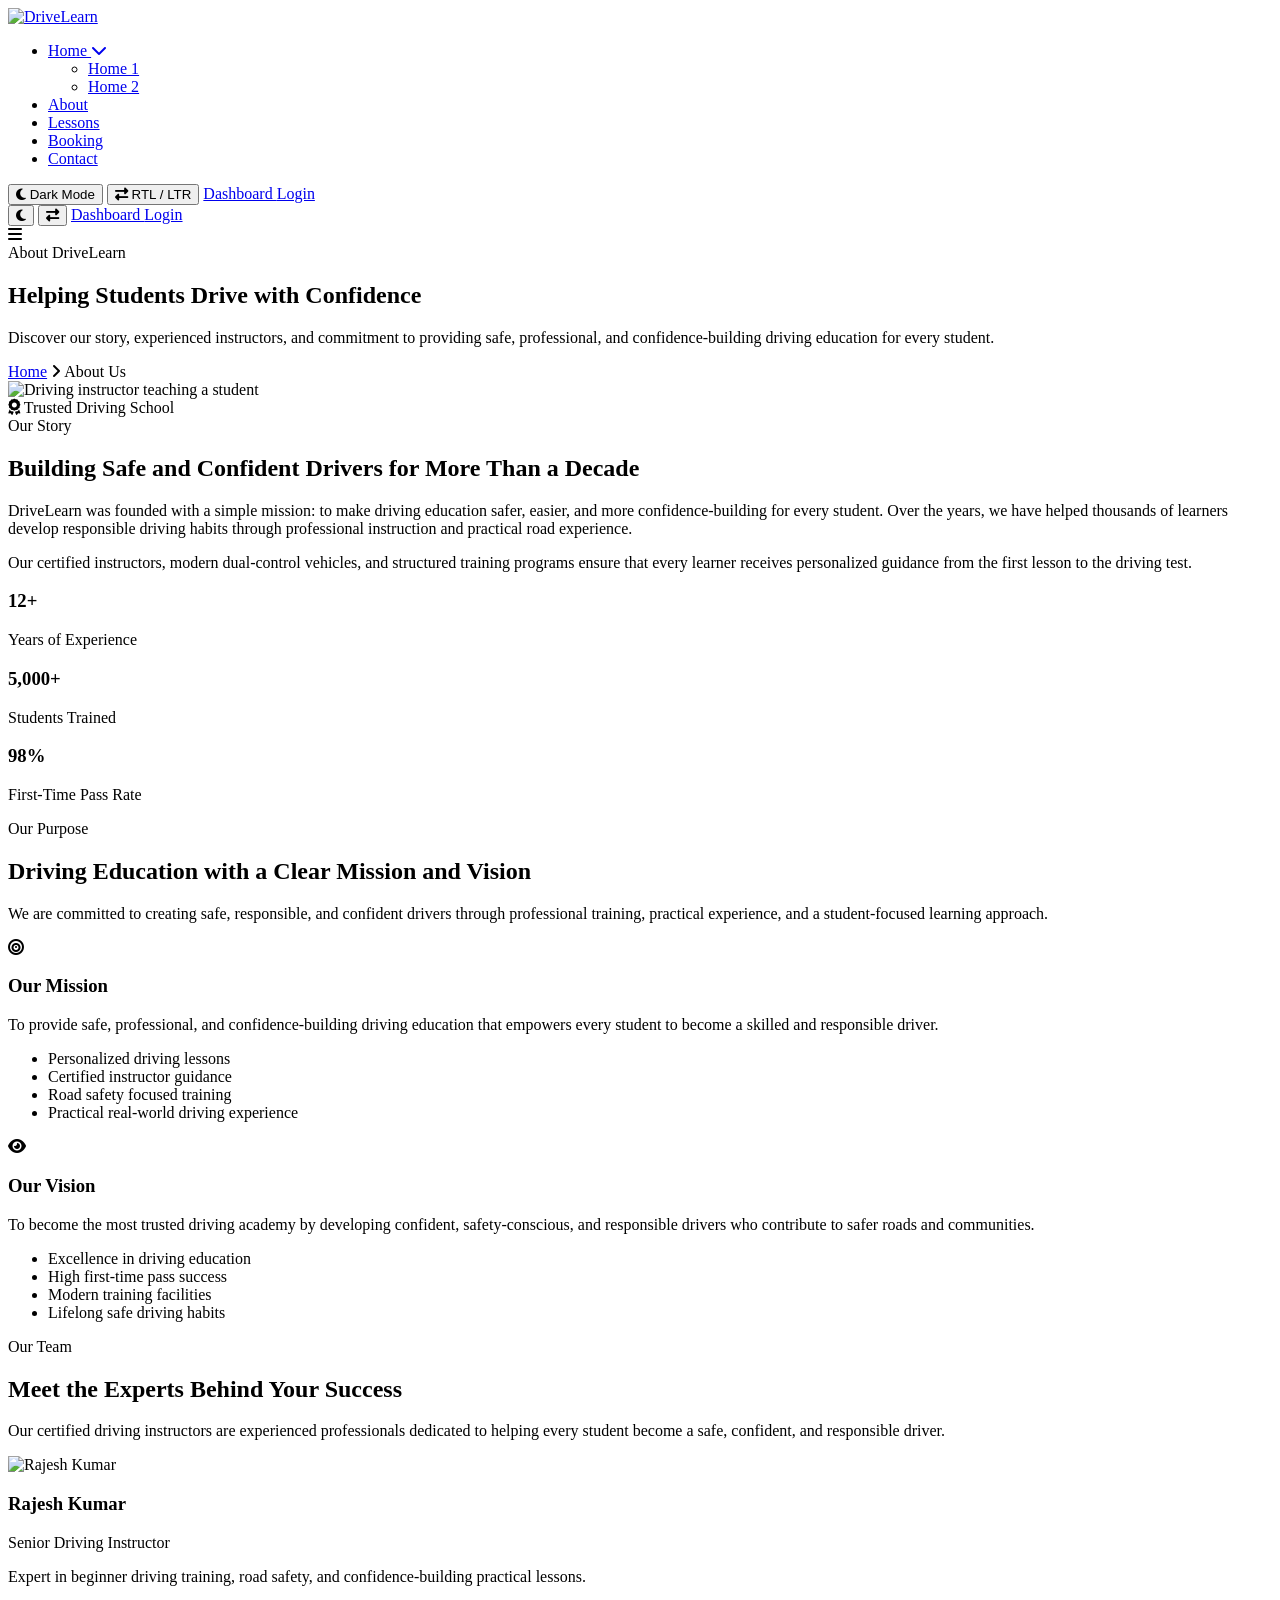
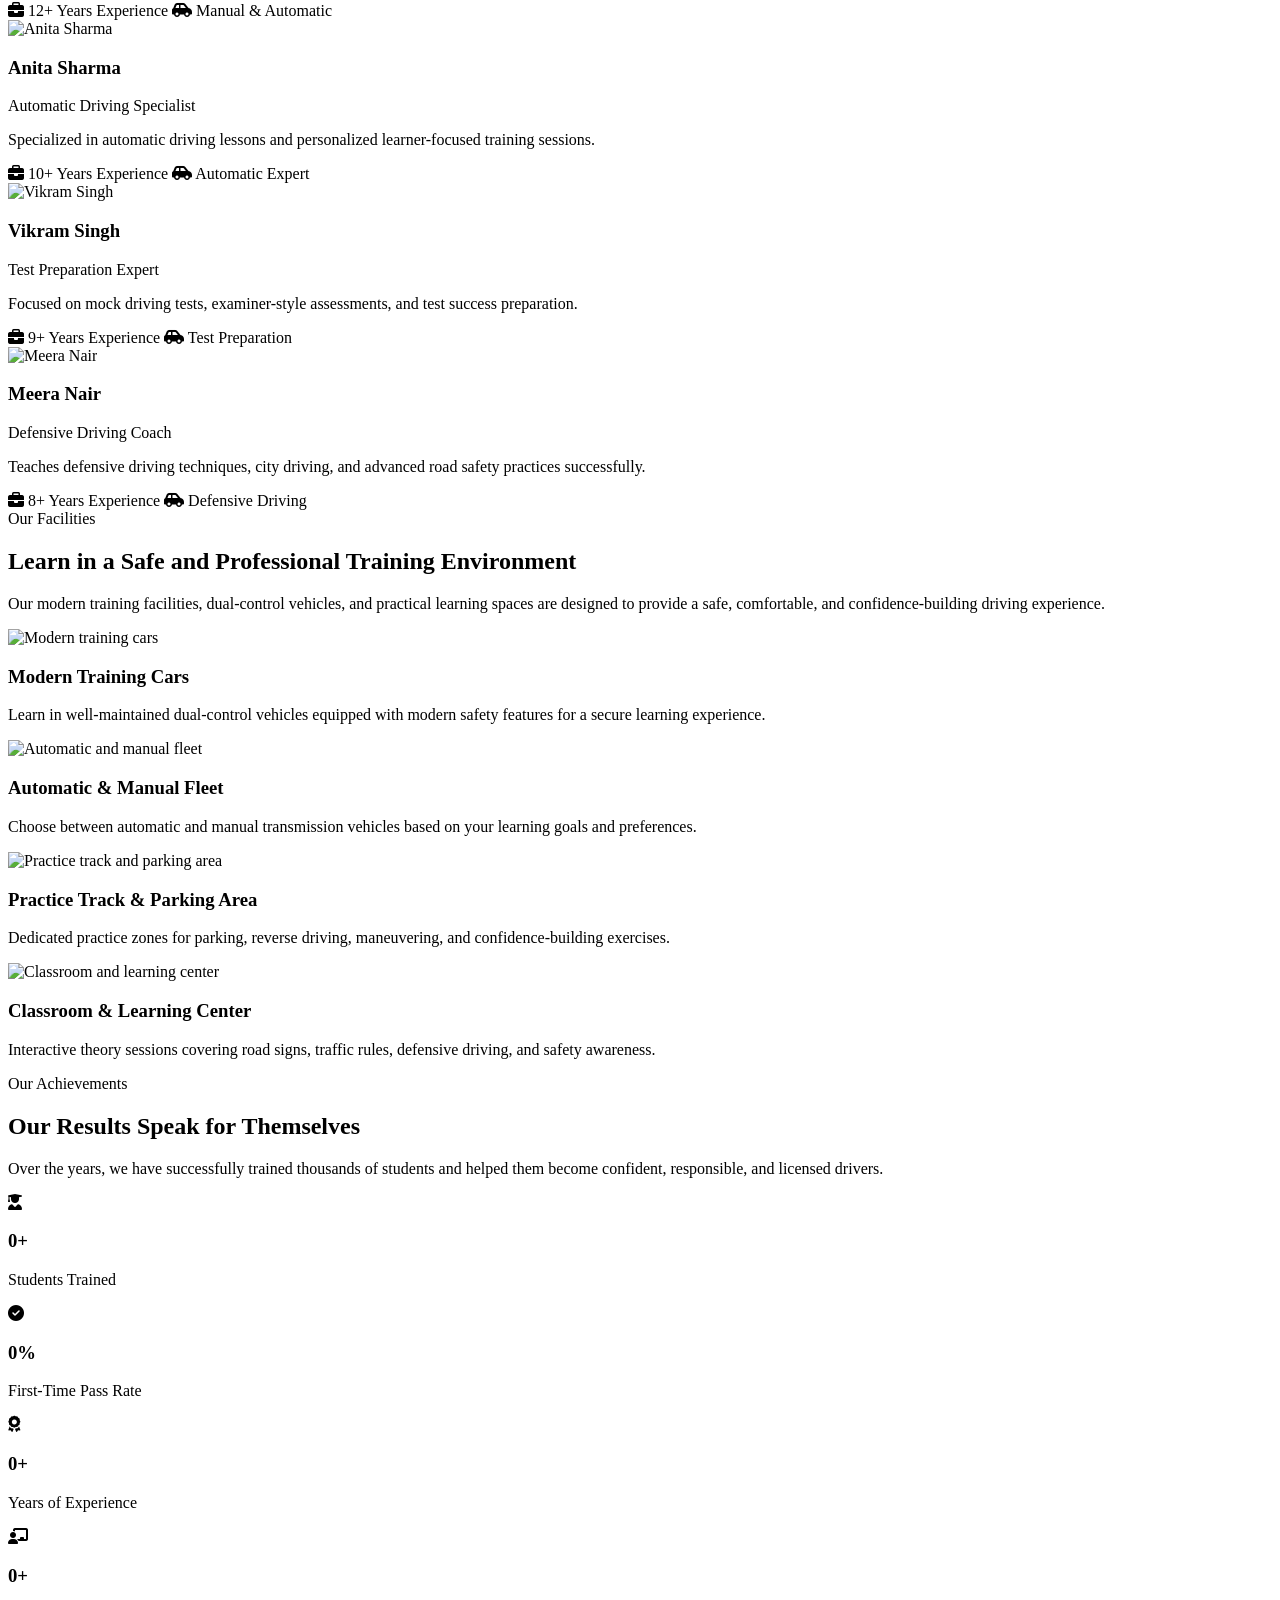
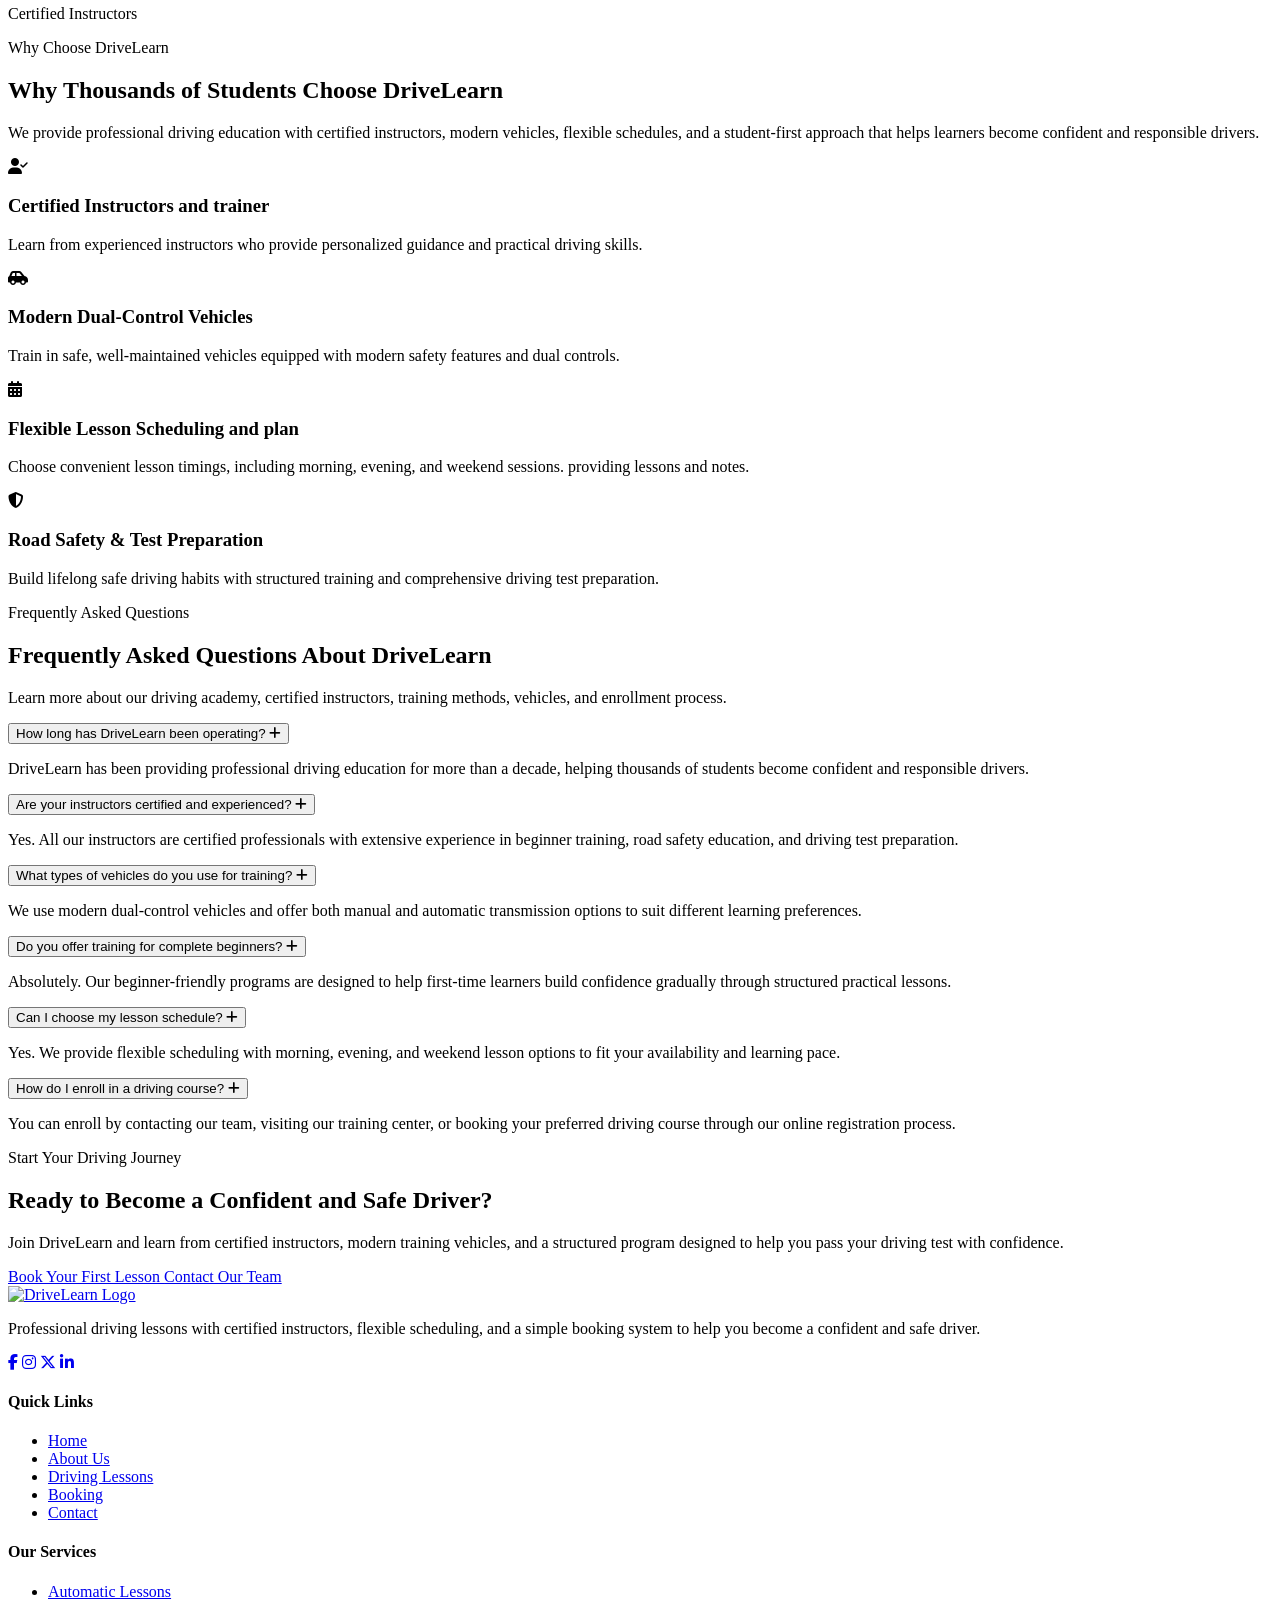
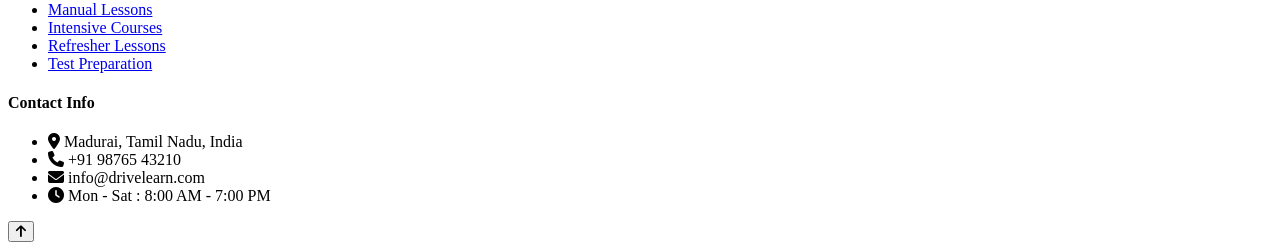
==== about.html @ 528a82df "Add files via upload" ====
<!DOCTYPE html>
<html lang="en">

<head>
    <meta charset="UTF-8">
    <meta name="viewport" content="width=device-width, initial-scale=1.0">

    <title>DriveLearn - Driving Instructor & Lesson Booking</title>

    <!-- Favicon -->
    <link rel="icon" type="image/png" href="images/logo.png">

    <!-- Google Fonts -->
    <link rel="preconnect" href="https://fonts.googleapis.com">
<link rel="preconnect" href="https://fonts.gstatic.com" crossorigin>
<link href="https://fonts.googleapis.com/css2?family=Inter:wght@400;500;600;700&family=Outfit:wght@500;600;700;800&display=swap" rel="stylesheet">
    <link rel="stylesheet" href="https://cdnjs.cloudflare.com/ajax/libs/font-awesome/6.7.2/css/all.min.css">
    <link rel="stylesheet" href="https://cdnjs.cloudflare.com/ajax/libs/font-awesome/6.7.2/css/all.min.css">

    <!-- Main CSS -->
    <link rel="stylesheet" href="css/style.css">

    <!-- Responsive CSS -->
    <link rel="stylesheet" href="css/responsive.css">
</head>

<body>

    <!-- ==================== HEADER START ==================== -->
<header class="header">

    <div class="container">

        <!--========== Logo ==========-->
        <a href="index.html" class="logo">
            <img src="images/logo.png" alt="DriveLearn">
        </a>

        <!--========== Navigation ==========-->
        <nav class="navbar" id="navbar">

            <ul class="nav-menu">

                <li class="dropdown">
                    <a href="#" class="nav-link">
                        Home
                        <i class="fa-solid fa-chevron-down"></i>
                    </a>

                    <ul class="dropdown-menu">
                        <li><a href="index.html">Home 1</a></li>
                        <li><a href="home2.html">Home 2</a></li>
                    </ul>
                </li>

                <li>
                    <a href="about.html" class="nav-link active">
                        About
                    </a>
                </li>

                <li>
                    <a href="lessons.html" class="nav-link">
                        Lessons
                    </a>
                </li>

                <li>
                    <a href="booking.html" class="nav-link">
                        Booking
                    </a>
                </li>

                <li>
                    <a href="contact.html" class="nav-link">
                        Contact
                    </a>
                </li>

            </ul>

            <!-- Mobile Buttons -->
            <div class="mobile-btn">

                <button class="theme-toggle" id="theme-toggle-mobile">
                    <i class="fa-solid fa-moon"></i>
                    <span>Dark Mode</span>
                </button>

                <button class="rtl-toggle" id="rtl-toggle-mobile">
                    <i class="fa-solid fa-right-left"></i>
                    <span>RTL / LTR</span>
                </button>

                <a href="dashboard.html" class="dashboard-btn">
                    Dashboard
                </a>

                <a href="login.html" class="login-btn">
                    Login
                </a>

            </div>

        </nav>

        <!-- Desktop Buttons -->
        <div class="desktop-btn">

            <button class="theme-toggle" id="theme-toggle">
                <i class="fa-solid fa-moon"></i>
            </button>

            <button class="rtl-toggle" id="rtl-toggle">
                <i class="fa-solid fa-right-left"></i>
            </button>

            <a href="dashboard.html" class="dashboard-btn">
                Dashboard
            </a>

            <a href="login.html" class="login-btn">
                Login
            </a>

        </div>

        <!-- Hamburger Menu -->
        <div class="menu-toggle" id="menu-toggle">
            <i class="fa-solid fa-bars"></i>
        </div>

    </div>

</header>
<!-- ==================== HEADER END ==================== -->
<!-- ==================== ABOUT BANNER START ==================== -->
<section class="page-banner about-banner">

    <div class="banner-overlay"></div>

    <div class="container">

        <div class="banner-content">

            <span class="banner-subtitle">
                About DriveLearn
            </span>

            <h1>
                Helping Students Drive with Confidence
            </h1>

            <p>
                Discover our story, experienced instructors, and commitment
                to providing safe, professional, and confidence-building
                driving education for every student.
            </p>

            <div class="breadcrumb">
                <a href="index.html">Home</a>
                <i class="fa-solid fa-angle-right"></i>
                <span>About Us</span>
            </div>

        </div>

    </div>

</section>
<!-- ==================== ABOUT BANNER END ==================== -->
 <!-- ==================== OUR STORY START ==================== -->
<section class="our-story section">

    <div class="container">

        <div class="story-wrapper">

            <!-- Left Image -->
            <div class="story-image">

                <div class="story-image-box">

                    <img src="images/our-story.jpg"
                         alt="Driving instructor teaching a student">

                    <div class="story-badge">
                        <i class="fa-solid fa-award"></i>
                        Trusted Driving School
                    </div>

                </div>

            </div>

            <!-- Right Content -->
            <div class="story-content">

                <span class="section-subtitle">
                    Our Story
                </span>

                <h2 class="section-title">
                    Building Safe and Confident Drivers for More Than a Decade
                </h2>

                <p class="section-description">
                    DriveLearn was founded with a simple mission: to make
                    driving education safer, easier, and more confidence-building
                    for every student. Over the years, we have helped thousands
                    of learners develop responsible driving habits through
                    professional instruction and practical road experience.
                </p>

                <p class="section-description">
                    Our certified instructors, modern dual-control vehicles,
                    and structured training programs ensure that every learner
                    receives personalized guidance from the first lesson to
                    the driving test.
                </p>

                <div class="story-stats">

                    <div class="story-stat-card">
                        <h3>12+</h3>
                        <p>Years of Experience</p>
                    </div>

                    <div class="story-stat-card">
                        <h3>5,000+</h3>
                        <p>Students Trained</p>
                    </div>

                    <div class="story-stat-card">
                        <h3>98%</h3>
                        <p>First-Time Pass Rate</p>
                    </div>

                </div>

            </div>

        </div>

    </div>

</section>
<!-- ==================== OUR STORY END ==================== -->

<!-- ==================== MISSION & VISION START ==================== -->
<section class="mission-vision section">

    <div class="container">

        <div class="section-header">

            <span class="section-subtitle">
                Our Purpose
            </span>

            <h2 class="section-title">
                Driving Education with a Clear Mission and Vision
            </h2>

            <p class="section-description">
                We are committed to creating safe, responsible, and confident
                drivers through professional training, practical experience,
                and a student-focused learning approach.
            </p>

        </div>

        <div class="mission-grid">

            <!-- Mission Card -->
            <div class="mission-card">

                <div class="mission-icon">
                    <i class="fa-solid fa-bullseye"></i>
                </div>

                <h3>Our Mission</h3>

                <p>
                    To provide safe, professional, and confidence-building
                    driving education that empowers every student to become
                    a skilled and responsible driver.
                </p>

                <ul class="mission-list">
                    <li>Personalized driving lessons</li>
                    <li>Certified instructor guidance</li>
                    <li>Road safety focused training</li>
                    <li>Practical real-world driving experience</li>
                </ul>

            </div>

            <!-- Vision Card -->
            <div class="mission-card">

                <div class="mission-icon">
                    <i class="fa-solid fa-eye"></i>
                </div>

                <h3>Our Vision</h3>

                <p>
                    To become the most trusted driving academy by developing
                    confident, safety-conscious, and responsible drivers who
                    contribute to safer roads and communities.
                </p>

                <ul class="mission-list">
                    <li>Excellence in driving education</li>
                    <li>High first-time pass success</li>
                    <li>Modern training facilities</li>
                    <li>Lifelong safe driving habits</li>
                </ul>

            </div>

        </div>

    </div>

</section>
<!-- ==================== MISSION & VISION END ==================== -->
<!-- ==================== INSTRUCTORS START ==================== -->
<section class="about-instructors section">

    <div class="container">

        <div class="section-header">

            <span class="section-subtitle">
                Our Team
            </span>

            <h2 class="section-title">
                Meet the Experts Behind Your Success
            </h2>

            <p class="section-description">
                Our certified driving instructors are experienced professionals
                dedicated to helping every student become a safe, confident,
                and responsible driver.
            </p>

        </div>

        <div class="instructors-grid">

            <!-- Instructor 1 -->
            <div class="instructor-card">

                <div class="instructor-image">
                    <img src="images/instructor-1.jpg" alt="Rajesh Kumar">
                </div>

                <div class="instructor-content">

                    <h3>Rajesh Kumar</h3>

                    <span class="instructor-role">
                        Senior Driving Instructor
                    </span>

                    <p>
                        Expert in beginner driving training, road safety,
                        and confidence-building practical lessons.
                    </p>

                    <div class="instructor-info">
                        <span><i class="fa-solid fa-briefcase"></i> 12+ Years Experience</span>
                        <span><i class="fa-solid fa-car-side"></i> Manual & Automatic</span>
                    </div>

                </div>

            </div>

            <!-- Instructor 2 -->
            <div class="instructor-card">

                <div class="instructor-image">
                    <img src="images/instructor-2.jpg" alt="Anita Sharma">
                </div>

                <div class="instructor-content">

                    <h3>Anita Sharma</h3>

                    <span class="instructor-role">
                        Automatic Driving Specialist
                    </span>

                    <p>
                        Specialized in automatic driving lessons and
                        personalized learner-focused training sessions.
                    </p>

                    <div class="instructor-info">
                        <span><i class="fa-solid fa-briefcase"></i> 10+ Years Experience</span>
                        <span><i class="fa-solid fa-car-side"></i> Automatic Expert</span>
                    </div>

                </div>

            </div>

            <!-- Instructor 3 -->
            <div class="instructor-card">

                <div class="instructor-image">
                    <img src="images/instructor-3.jpg" alt="Vikram Singh">
                </div>

                <div class="instructor-content">

                    <h3>Vikram Singh</h3>

                    <span class="instructor-role">
                        Test Preparation Expert
                    </span>

                    <p>
                        Focused on mock driving tests, examiner-style
                        assessments, and test success preparation.
                    </p>

                    <div class="instructor-info">
                        <span><i class="fa-solid fa-briefcase"></i> 9+ Years Experience</span>
                        <span><i class="fa-solid fa-car-side"></i> Test Preparation</span>
                    </div>

                </div>

            </div>

            <!-- Instructor 4 -->
            <div class="instructor-card">

                <div class="instructor-image">
                    <img src="images/instructor-4.jpg" alt="Meera Nair">
                </div>

                <div class="instructor-content">

                    <h3>Meera Nair</h3>

                    <span class="instructor-role">
                        Defensive Driving Coach
                    </span>

                    <p>
                        Teaches defensive driving techniques, city driving,
                        and advanced road safety practices successfully.
                    </p>

                    <div class="instructor-info">
                        <span><i class="fa-solid fa-briefcase"></i> 8+ Years Experience</span>
                        <span><i class="fa-solid fa-car-side"></i> Defensive Driving</span>
                    </div>

                </div>

            </div>

        </div>

    </div>

</section>
<!-- ==================== INSTRUCTORS END ==================== -->
<!-- ==================== TRAINING FACILITIES START ==================== -->
<section class="facilities section">

    <div class="container">

        <div class="section-header">

            <span class="section-subtitle">
                Our Facilities
            </span>

            <h2 class="section-title">
                Learn in a Safe and Professional Training Environment
            </h2>

            <p class="section-description">
                Our modern training facilities, dual-control vehicles, and
                practical learning spaces are designed to provide a safe,
                comfortable, and confidence-building driving experience.
            </p>

        </div>

        <div class="facilities-grid">

            <!-- Facility 1 -->
            <div class="facility-card">

                <div class="facility-image">
                    <img src="images/facility-1.jpg"
                         alt="Modern training cars">
                </div>

                <div class="facility-content">

                    <h3>Modern Training Cars</h3>

                    <p>
                        Learn in well-maintained dual-control vehicles equipped
                        with modern safety features for a secure learning experience.
                    </p>

                </div>

            </div>

            <!-- Facility 2 -->
            <div class="facility-card">

                <div class="facility-image">
                    <img src="images/facility-2.jpg"
                         alt="Automatic and manual fleet">
                </div>

                <div class="facility-content">

                    <h3>Automatic & Manual Fleet</h3>

                    <p>
                        Choose between automatic and manual transmission
                        vehicles based on your learning goals and preferences.
                    </p>

                </div>

            </div>

            <!-- Facility 3 -->
            <div class="facility-card">

                <div class="facility-image">
                    <img src="images/facility-3.jpg"
                         alt="Practice track and parking area">
                </div>

                <div class="facility-content">

                    <h3>Practice Track & Parking Area</h3>

                    <p>
                        Dedicated practice zones for parking, reverse driving,
                        maneuvering, and confidence-building exercises.
                    </p>

                </div>

            </div>

            <!-- Facility 4 -->
            <div class="facility-card">

                <div class="facility-image">
                    <img src="images/facility-4.jpg"
                         alt="Classroom and learning center">
                </div>

                <div class="facility-content">

                    <h3>Classroom & Learning Center</h3>

                    <p>
                        Interactive theory sessions covering road signs,
                        traffic rules, defensive driving, and safety awareness.
                    </p>

                </div>

            </div>

        </div>

    </div>

</section>
<!-- ==================== TRAINING FACILITIES END ==================== -->
<!-- ==================== SUCCESS STATS START ==================== -->
<section class="success-stats section">

    <div class="container">

        <div class="stats-header">

            <span class="section-subtitle">
                Our Achievements
            </span>

            <h2 class="section-title">
                Our Results Speak for Themselves
            </h2>

            <p class="section-description">
                Over the years, we have successfully trained thousands of
                students and helped them become confident, responsible,
                and licensed drivers.
            </p>

        </div>

        <div class="stats-grid">

            <!-- Stat 1 -->
            <div class="stat-card">

                <div class="stat-icon">
                    <i class="fa-solid fa-user-graduate"></i>
                </div>

                <h3>
                    <span class="counter" data-target="5000">0</span>+
                </h3>

                <p>Students Trained</p>

            </div>

            <!-- Stat 2 -->
            <div class="stat-card">

                <div class="stat-icon">
                    <i class="fa-solid fa-circle-check"></i>
                </div>

                <h3>
                    <span class="counter" data-target="98">0</span>%
                </h3>

                <p>First-Time Pass Rate</p>

            </div>

            <!-- Stat 3 -->
            <div class="stat-card">

                <div class="stat-icon">
                    <i class="fa-solid fa-award"></i>
                </div>

                <h3>
                    <span class="counter" data-target="12">0</span>+
                </h3>

                <p>Years of Experience</p>

            </div>

            <!-- Stat 4 -->
            <div class="stat-card">

                <div class="stat-icon">
                    <i class="fa-solid fa-chalkboard-user"></i>
                </div>

                <h3>
                    <span class="counter" data-target="25">0</span>+
                </h3>

                <p>Certified Instructors</p>

            </div>

        </div>

    </div>

</section>
<!-- ==================== SUCCESS STATS END ==================== -->
<!-- ==================== WHY CHOOSE ABOUT START ==================== -->
<section class="about-why section">

    <div class="container">

        <div class="section-header">

            <span class="section-subtitle">
                Why Choose DriveLearn
            </span>

            <h2 class="section-title">
                Why Thousands of Students Choose DriveLearn
            </h2>

            <p class="section-description">
                We provide professional driving education with certified instructors,
                modern vehicles, flexible schedules, and a student-first approach
                that helps learners become confident and responsible drivers.
            </p>

        </div>

        <div class="about-why-grid">

            <!-- Card 1 -->
            <div class="about-why-card">

                <div class="about-why-icon">
                    <i class="fa-solid fa-user-check"></i>
                </div>

                <h3>Certified Instructors and trainer</h3>

                <p>
                    Learn from experienced instructors who provide
                    personalized guidance and practical driving skills.
                </p>

            </div>

            <!-- Card 2 -->
            <div class="about-why-card">

                <div class="about-why-icon">
                    <i class="fa-solid fa-car-side"></i>
                </div>

                <h3>Modern Dual-Control Vehicles</h3>

                <p>
                    Train in safe, well-maintained vehicles equipped
                    with modern safety features and dual controls.
                </p>

            </div>

            <!-- Card 3 -->
            <div class="about-why-card">

                <div class="about-why-icon">
                    <i class="fa-solid fa-calendar-days"></i>
                </div>

                <h3>Flexible Lesson Scheduling and plan</h3>

                <p>
                    Choose convenient lesson timings, including
                    morning, evening, and weekend sessions. providing lessons and notes.
                </p>

            </div>

            <!-- Card 4 -->
            <div class="about-why-card">

                <div class="about-why-icon">
                    <i class="fa-solid fa-shield-halved"></i>
                </div>

                <h3>Road Safety & Test Preparation</h3>

                <p>
                    Build lifelong safe driving habits with structured
                    training and comprehensive driving test preparation.
                </p>

            </div>

        </div>

    </div>

</section>
<!-- ==================== WHY CHOOSE ABOUT END ==================== -->
<!-- ==================== ABOUT FAQ START ==================== -->
<section class="about-faq section">

    <div class="container">

        <div class="section-header">

            <span class="section-subtitle">
                Frequently Asked Questions
            </span>

            <h2 class="section-title">
                Frequently Asked Questions About DriveLearn
            </h2>

            <p class="section-description">
                Learn more about our driving academy, certified instructors,
                training methods, vehicles, and enrollment process.
            </p>

        </div>

        <div class="about-faq-wrapper">

            <!-- FAQ Item 1 -->
            <div class="about-faq-item">

                <button class="about-faq-question">
                    <span>How long has DriveLearn been operating?</span>
                    <i class="fa-solid fa-plus"></i>
                </button>

                <div class="about-faq-answer">
                    <p>
                        DriveLearn has been providing professional driving
                        education for more than a decade, helping thousands
                        of students become confident and responsible drivers.
                    </p>
                </div>

            </div>

            <!-- FAQ Item 2 -->
            <div class="about-faq-item">

                <button class="about-faq-question">
                    <span>Are your instructors certified and experienced?</span>
                    <i class="fa-solid fa-plus"></i>
                </button>

                <div class="about-faq-answer">
                    <p>
                        Yes. All our instructors are certified professionals
                        with extensive experience in beginner training,
                        road safety education, and driving test preparation.
                    </p>
                </div>

            </div>

            <!-- FAQ Item 3 -->
            <div class="about-faq-item">

                <button class="about-faq-question">
                    <span>What types of vehicles do you use for training?</span>
                    <i class="fa-solid fa-plus"></i>
                </button>

                <div class="about-faq-answer">
                    <p>
                        We use modern dual-control vehicles and offer both
                        manual and automatic transmission options to suit
                        different learning preferences.
                    </p>
                </div>

            </div>

            <!-- FAQ Item 4 -->
            <div class="about-faq-item">

                <button class="about-faq-question">
                    <span>Do you offer training for complete beginners?</span>
                    <i class="fa-solid fa-plus"></i>
                </button>

                <div class="about-faq-answer">
                    <p>
                        Absolutely. Our beginner-friendly programs are designed
                        to help first-time learners build confidence gradually
                        through structured practical lessons.
                    </p>
                </div>

            </div>

            <!-- FAQ Item 5 -->
            <div class="about-faq-item">

                <button class="about-faq-question">
                    <span>Can I choose my lesson schedule?</span>
                    <i class="fa-solid fa-plus"></i>
                </button>

                <div class="about-faq-answer">
                    <p>
                        Yes. We provide flexible scheduling with morning,
                        evening, and weekend lesson options to fit your
                        availability and learning pace.
                    </p>
                </div>

            </div>

            <!-- FAQ Item 6 -->
            <div class="about-faq-item">

                <button class="about-faq-question">
                    <span>How do I enroll in a driving course?</span>
                    <i class="fa-solid fa-plus"></i>
                </button>

                <div class="about-faq-answer">
                    <p>
                        You can enroll by contacting our team, visiting our
                        training center, or booking your preferred driving
                        course through our online registration process.
                    </p>
                </div>

            </div>

        </div>

    </div>

</section>
<!-- ==================== ABOUT FAQ END ==================== -->
<!-- ==================== ABOUT CTA START ==================== -->
<section class="about-cta">

    <div class="container">

        <div class="about-cta-box">

            <div class="about-cta-content">

                <span class="about-cta-subtitle">
                    Start Your Driving Journey
                </span>

                <h2>
                    Ready to Become a Confident and Safe Driver?
                </h2>

                <p>
                    Join DriveLearn and learn from certified instructors,
                    modern training vehicles, and a structured program designed
                    to help you pass your driving test with confidence.
                </p>

            </div>

            <div class="about-cta-buttons">

                <a href="booking.html" class="btn btn-primary">
                    Book Your First Lesson
                </a>

                <a href="contact.html" class="btn btn-outline">
                    Contact Our Team
                </a>

            </div>

        </div>

    </div>

</section>
<!-- ==================== ABOUT CTA END ==================== -->

















<!-- ==================== FOOTER START ==================== -->
<footer class="footer">

    <div class="container">

        <div class="footer-grid">

            <!-- About -->
            <div class="footer-about">

                <a href="index.html" class="footer-logo">
                    <img src="images/logo.png" alt="DriveLearn Logo">
                </a>

                <p>
                    Professional driving lessons with certified instructors,
                    flexible scheduling, and a simple booking system to help
                    you become a confident and safe driver.
                </p>

                <div class="footer-social">
                    <a href="#"><i class="fab fa-facebook-f"></i></a>
                    <a href="#"><i class="fab fa-instagram"></i></a>
                    <a href="#"><i class="fab fa-x-twitter"></i></a>
                    <a href="#"><i class="fab fa-linkedin-in"></i></a>
                </div>

            </div>

            <!-- Quick Links -->
            <div class="footer-links">

                <h4>Quick Links</h4>

                <ul>
                    <li><a href="index.html">Home</a></li>
                    <li><a href="about.html">About Us</a></li>
                    <li><a href="lessons.html">Driving Lessons</a></li>
                    <li><a href="booking.html">Booking</a></li>
                    <li><a href="contact.html">Contact</a></li>
                </ul>

            </div>

            <!-- Services -->
            <div class="footer-services">

                <h4>Our Services</h4>

                <ul>
                    <li><a href="#">Automatic Lessons</a></li>
                    <li><a href="#">Manual Lessons</a></li>
                    <li><a href="#">Intensive Courses</a></li>
                    <li><a href="#">Refresher Lessons</a></li>
                    <li><a href="#">Test Preparation</a></li>
                </ul>

            </div>

            <!-- Contact -->
            <div class="footer-contact">

                <h4>Contact Info</h4>

                <ul>

                    <li>
                        <i class="fas fa-location-dot"></i>
                        Madurai, Tamil Nadu, India
                    </li>

                    <li>
                        <i class="fas fa-phone"></i>
                        +91 98765 43210
                    </li>

                    <li>
                        <i class="fas fa-envelope"></i>
                        info@drivelearn.com
                    </li>

                    <li>
                        <i class="fas fa-clock"></i>
                        Mon - Sat : 8:00 AM - 7:00 PM
                    </li>

                </ul>

            </div>

        </div>

    </div>

</footer>
<!-- ==================== FOOTER END ==================== -->


<!-- Scroll to Top Button -->
<button id="scrollTopBtn" class="scroll-top-btn">
    <i class="fa-solid fa-arrow-up"></i>
</button>


<script src="js/script.js"></script>
</body>
</html>
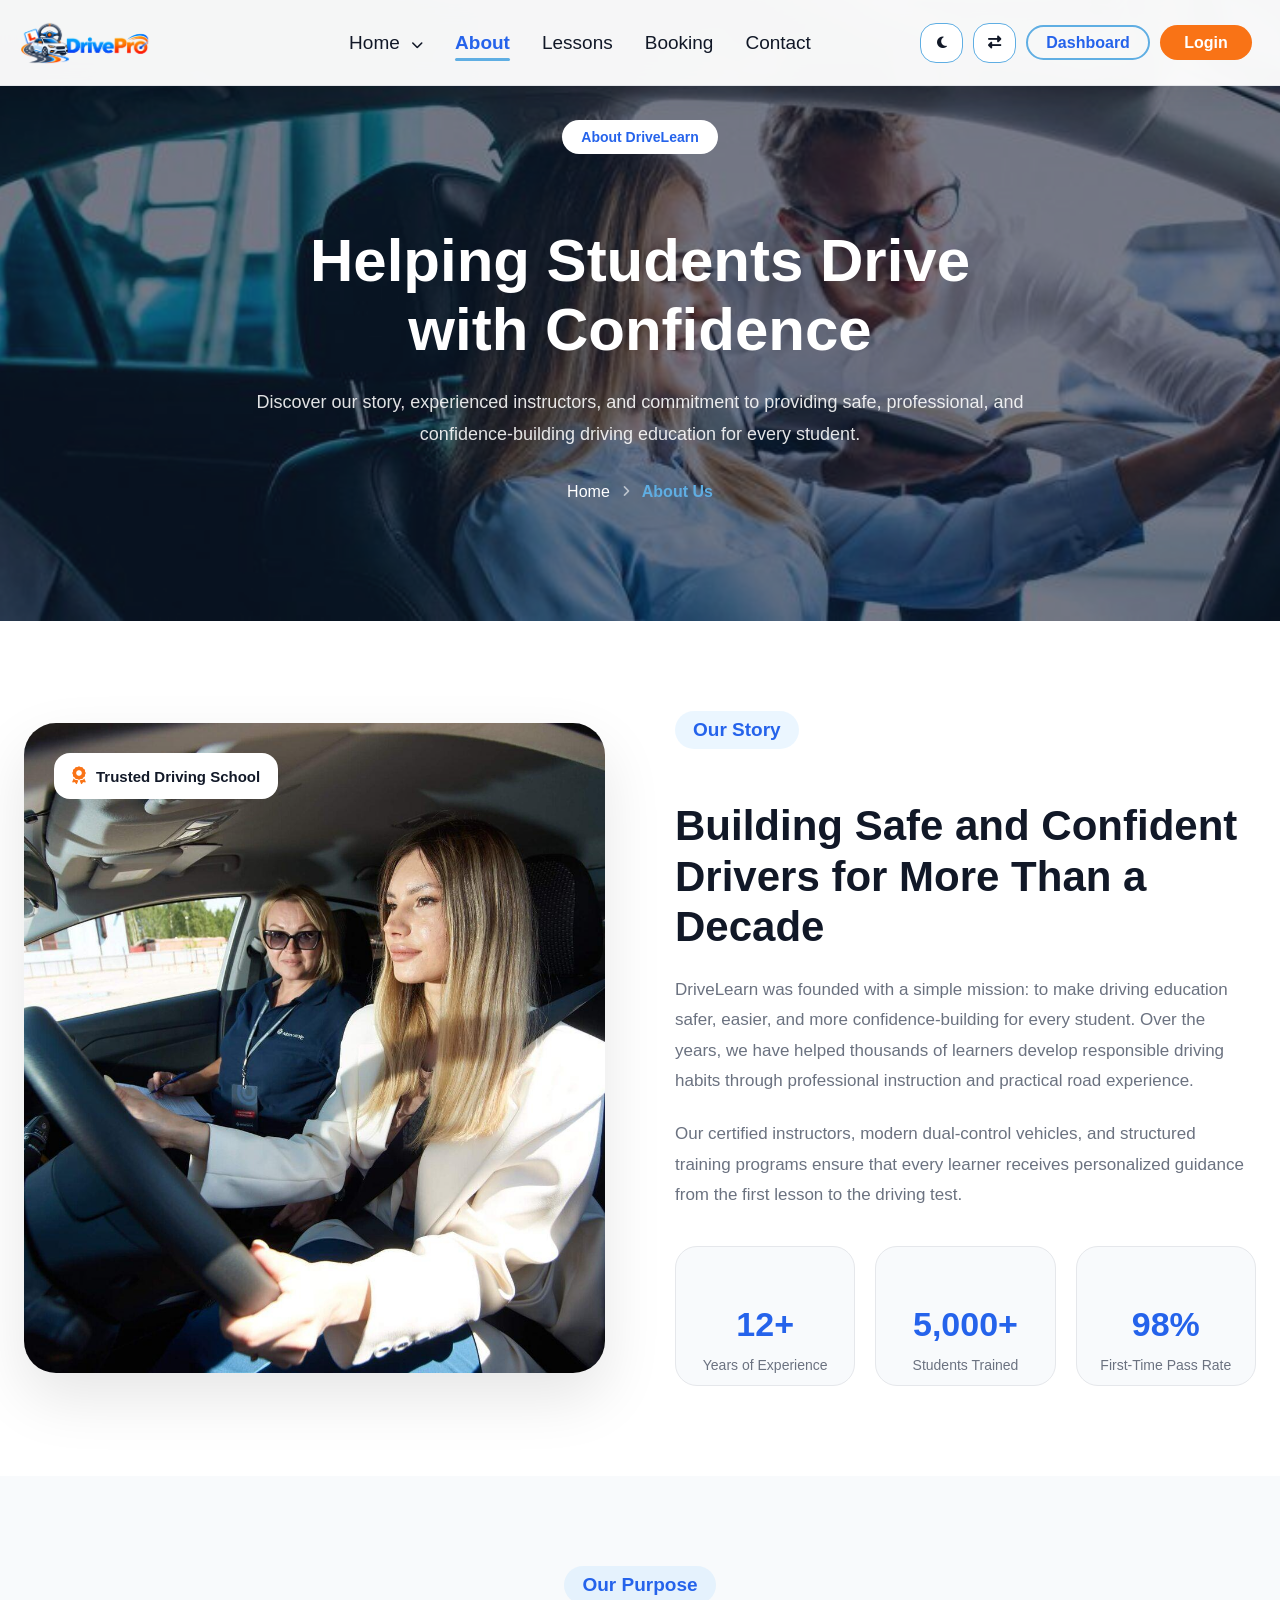
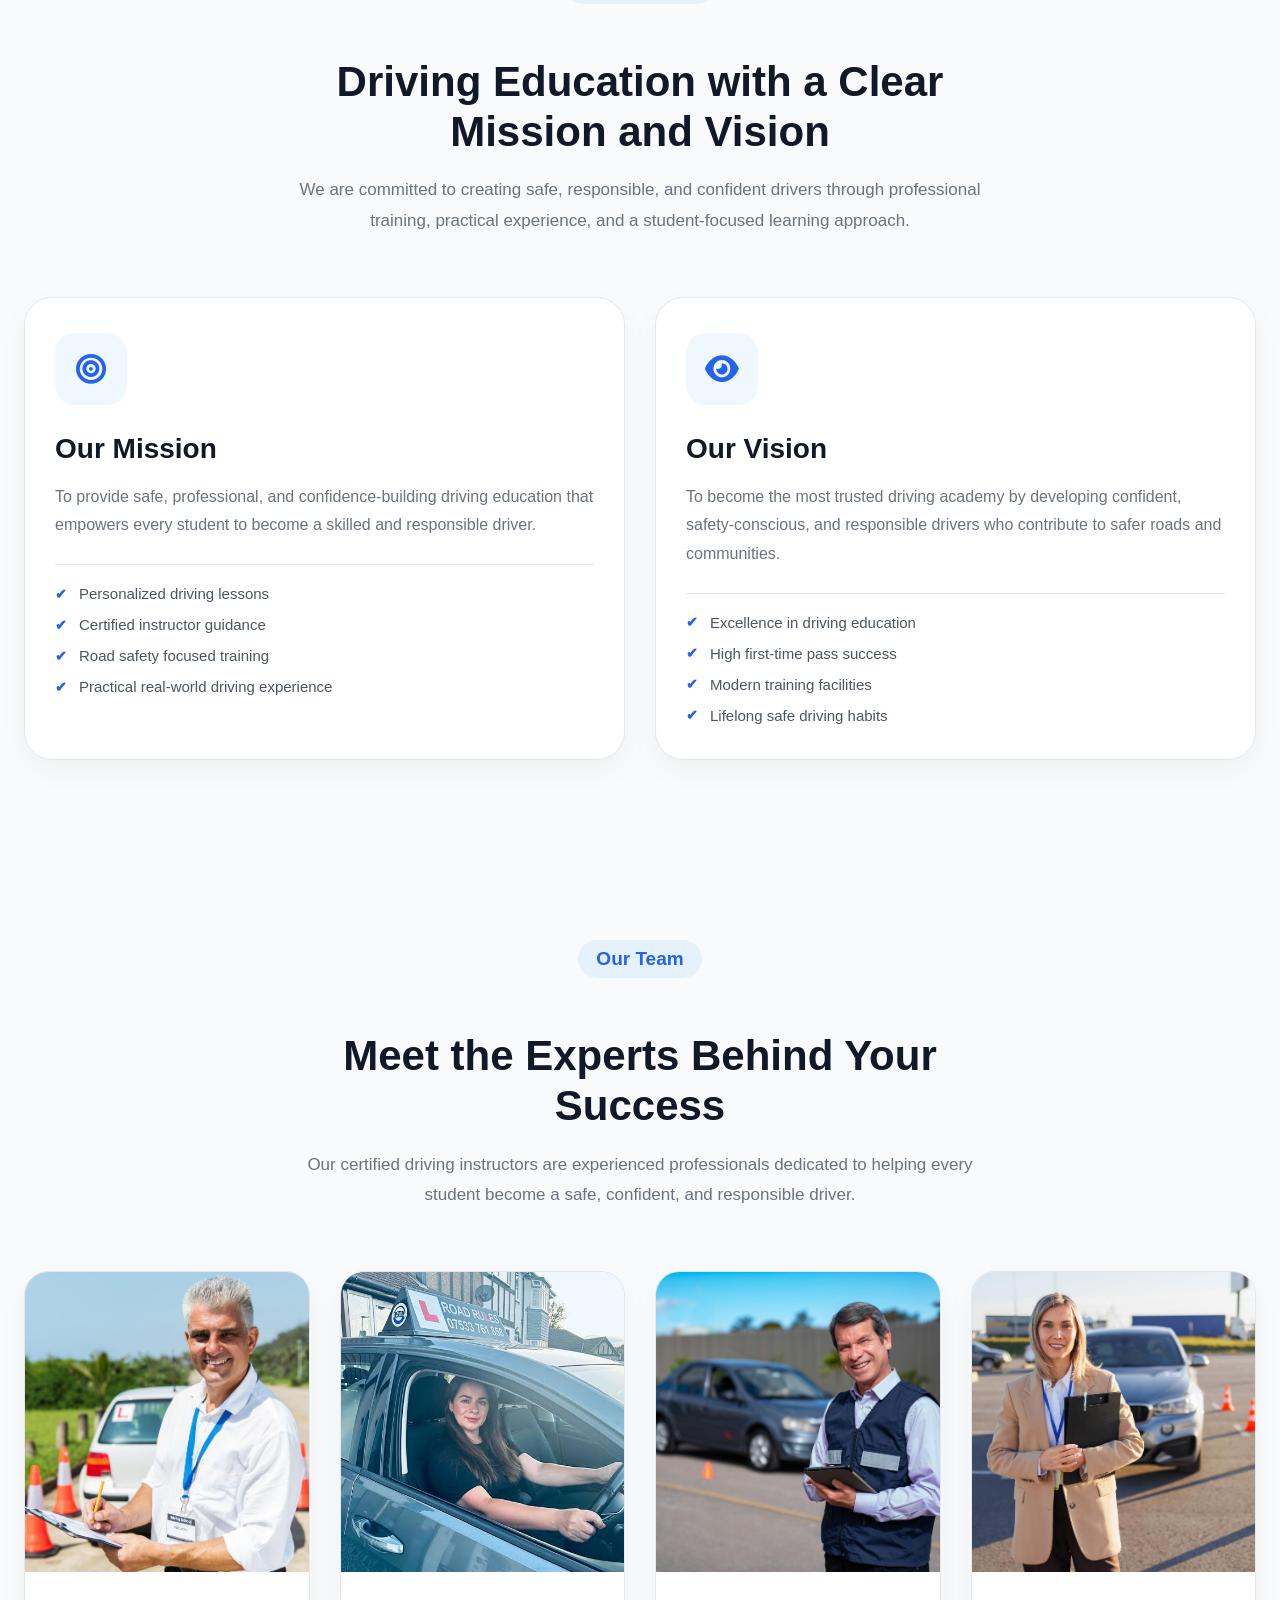
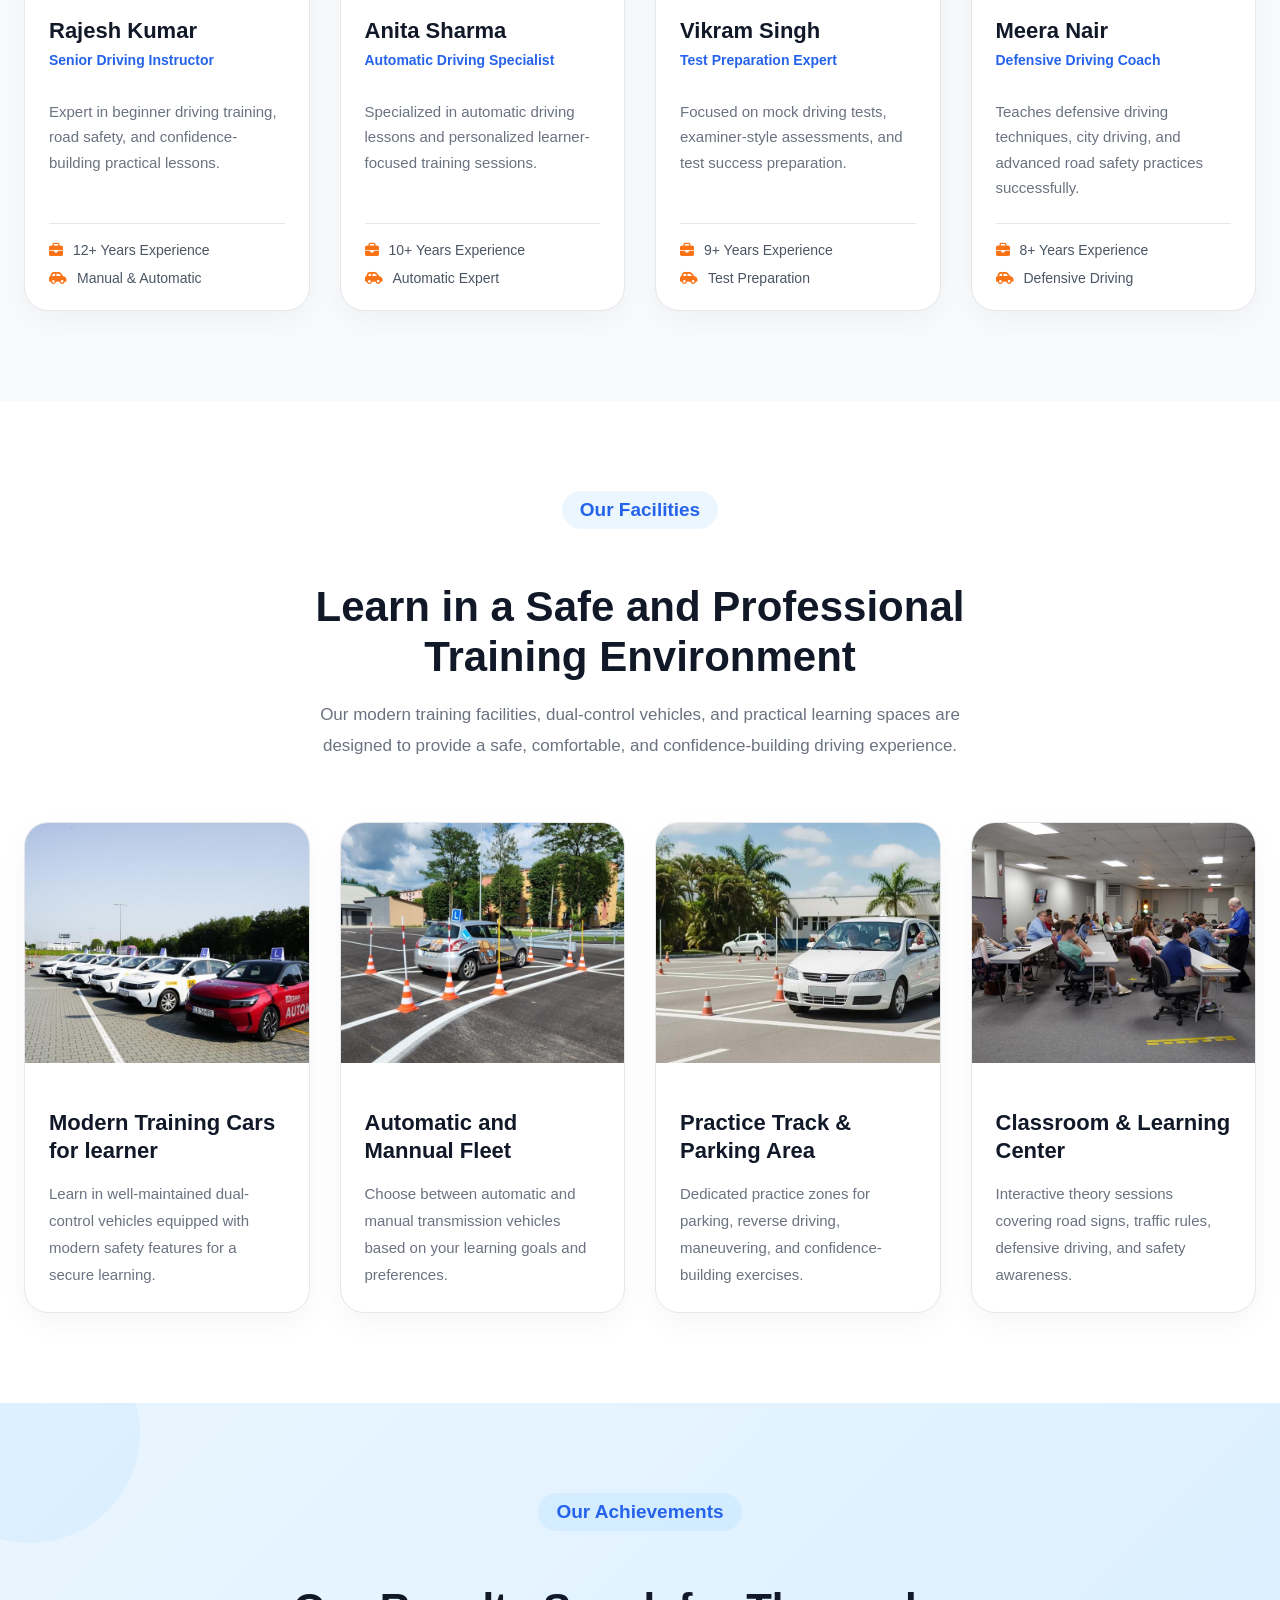
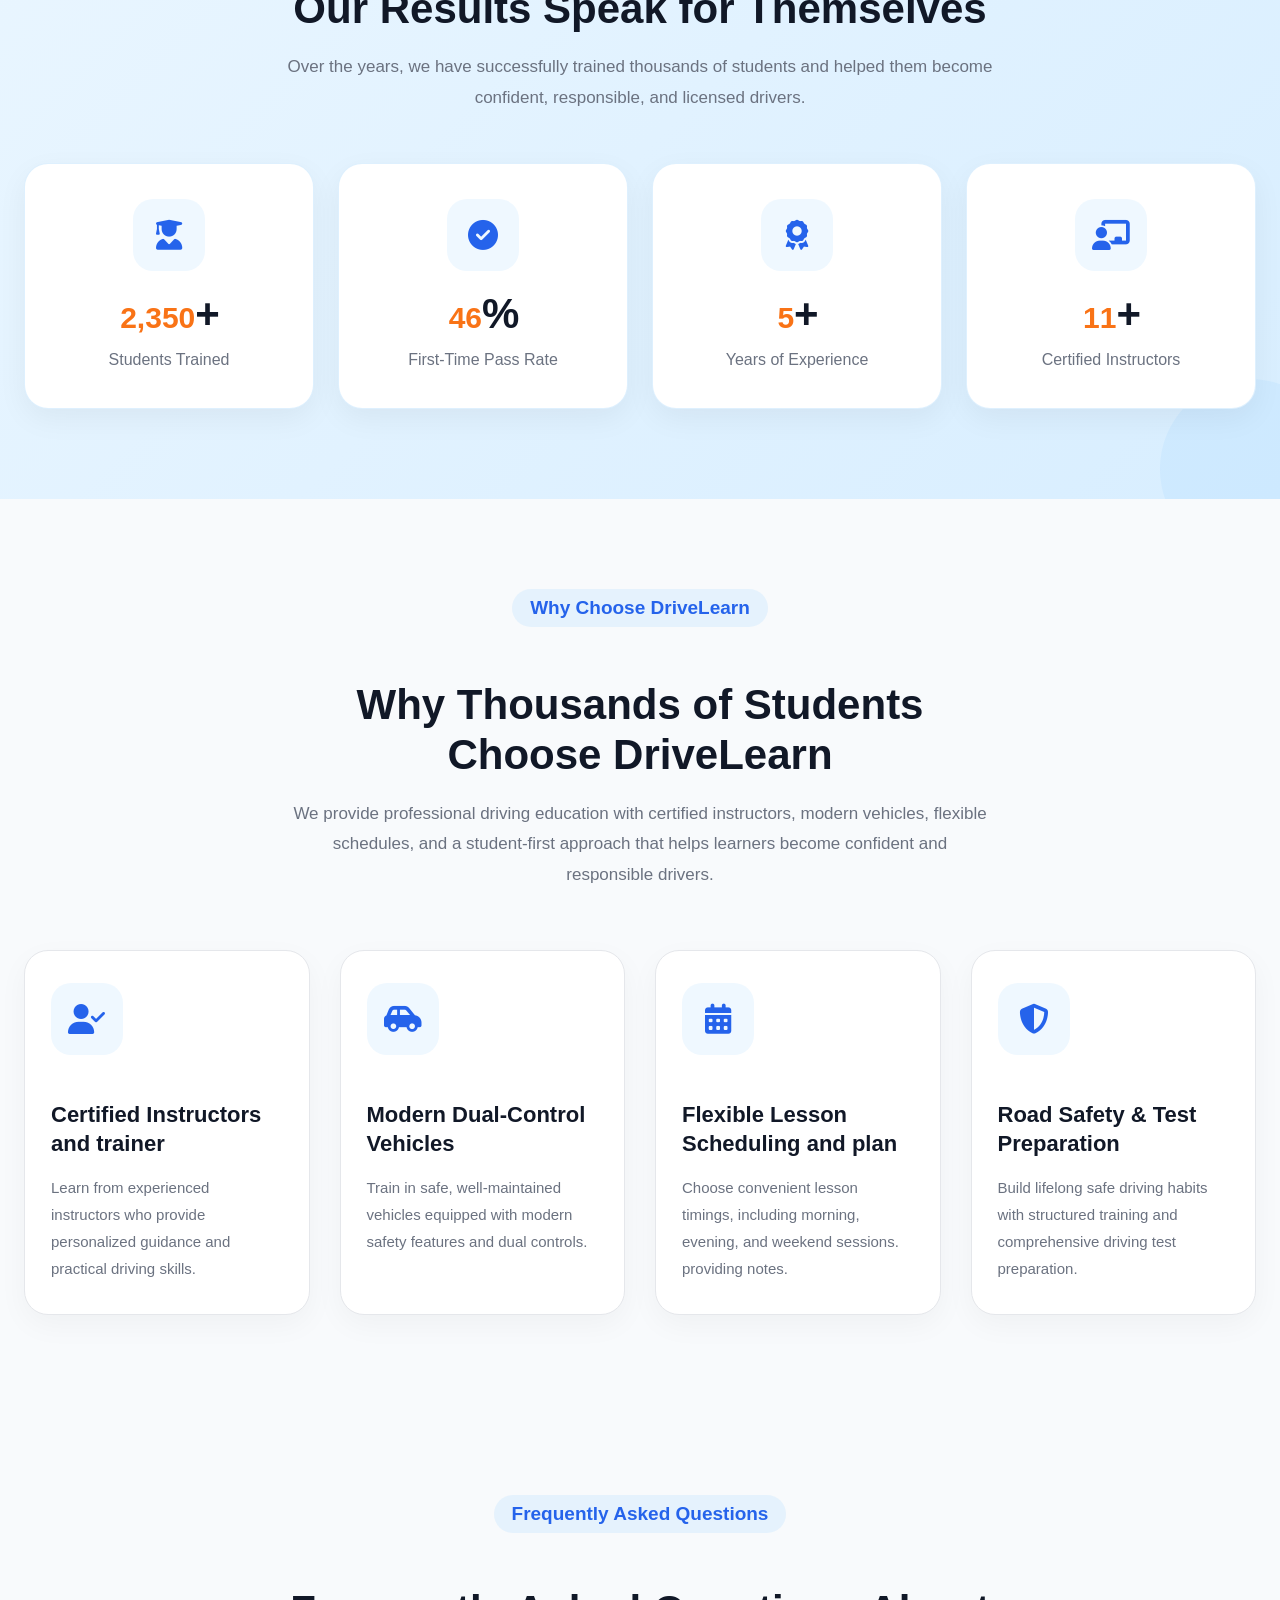
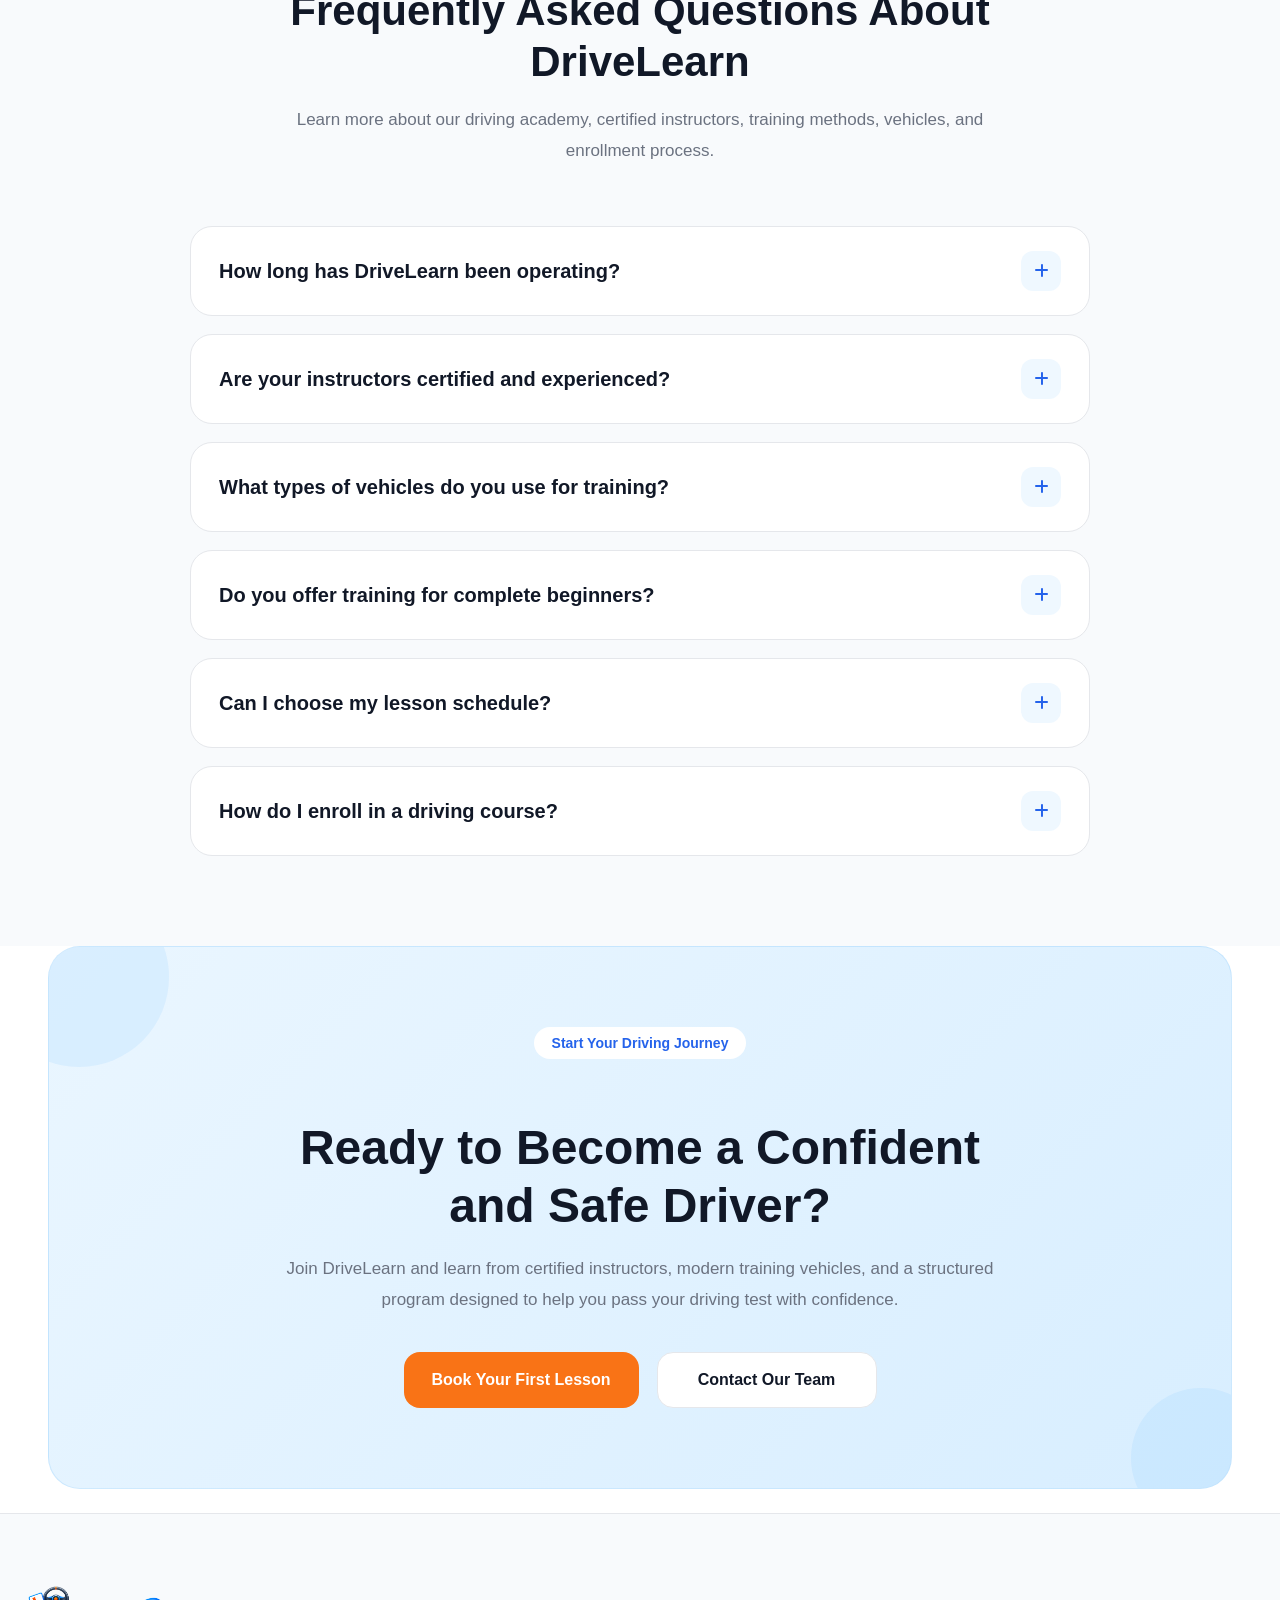
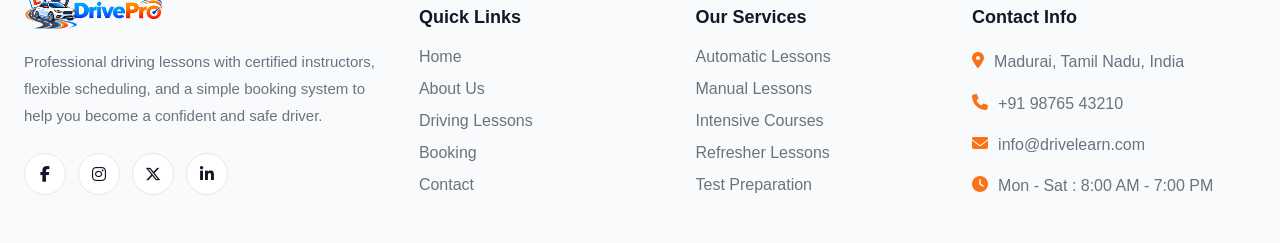
==== commit 4d5dc107: "Add files via upload" ====
--- a/about.html
+++ b/about.html
@@ -508,11 +508,11 @@
 
                 <div class="facility-content">
 
-                    <h3>Modern Training Cars</h3>
+                    <h3>Modern Training Cars for learner</h3>
 
                     <p>
                         Learn in well-maintained dual-control vehicles equipped
-                        with modern safety features for a secure learning experience.
+                        with modern safety features for a secure learning.
                     </p>
 
                 </div>
@@ -529,7 +529,7 @@
 
                 <div class="facility-content">
 
-                    <h3>Automatic & Manual Fleet</h3>
+                    <h3>Automatic and  Mannual Fleet</h3>
 
                     <p>
                         Choose between automatic and manual transmission
@@ -747,7 +747,7 @@
 
                 <p>
                     Choose convenient lesson timings, including
-                    morning, evening, and weekend sessions. providing lessons and notes.
+                    morning, evening, and weekend sessions. providing notes.
                 </p>
 
             </div>
--- a/css/style.css
+++ b/css/style.css
@@ -0,0 +1,9129 @@
+/* ===================================
+   Header - Driving Academy
+=================================== */
+
+:root{
+    --primary:#7CC4FA;
+    --primary-dark:#5FAEE3;
+    --accent:#F97316;
+    --text:#1F2937;
+    --white:#FFFFFF;
+    --border:#E5E7EB;
+    --shadow:0 8px 25px rgba(0,0,0,0.08);
+}
+body{
+    font-family: 'Outfit', sans-serif;
+}
+html,
+body{
+    margin:0;
+    padding:0;
+    width:100%;
+    overflow-x:hidden;
+}
+body{
+    overflow-x:auto;
+}
+*,
+*::before,
+*::after{
+    box-sizing:border-box;
+}
+*{
+    box-sizing:border-box;
+}
+
+img{
+    max-width:100%;
+    display:block;
+}
+/* Main site container spacing */
+
+.container{
+    width:100%;
+    max-width:1440px;      /* wider layout */
+    margin:0 auto;
+    padding:0 24px;        /* small left and right gap */
+}
+
+/* Sections */
+
+section{
+    padding-left:24px;
+    padding-right:24px;
+}
+
+
+
+.header{
+    position:fixed;
+    top:0;
+    left:0;
+    width:100%;
+    background:rgba(255,255,255,0.96);
+    backdrop-filter:blur(12px);
+    border-bottom:1px solid var(--border);
+    box-shadow:var(--shadow);
+    z-index:999;
+}
+
+.header .container{
+    display:grid;
+    grid-template-columns:180px 1fr 340px;
+    align-items:center;
+    height:85px;
+    padding: 0 20px;
+}
+
+/* Logo */
+
+.logo img{
+    width:130px;
+}
+
+/* Navigation */
+
+.navbar{
+    display:flex;
+    justify-content:center;
+    text-decoration: none;
+}
+
+.nav-menu{
+    display:flex;
+    align-items:center;
+    gap:32px;
+    text-decoration: none;
+    list-style: none;
+}
+
+.nav-link{
+    color:var(--text);
+    font-size:19px;
+    font-weight:600;
+    transition:0.3s ease;
+    text-decoration: none;
+}
+
+.nav-link:hover,
+.nav-link.active{
+    color:var(--primary-dark);
+}
+
+.nav-link i{
+    font-size:12px;
+    margin-left:6px;
+    text-decoration: none;
+}
+
+/* Dropdown */
+
+.dropdown{
+    position:relative;
+}
+
+.dropdown-menu{
+    position:absolute;
+    top:100%;
+    left:0;
+    margin-top:10px;
+    width:170px;
+    background:var(--white);
+    border:1px solid var(--border);
+    border-radius:16px;
+    box-shadow:var(--shadow);
+    opacity:0;
+    padding:8px;
+    visibility:hidden;
+    transition:0.3s ease;
+    overflow:hidden;
+    text-decoration: none;
+    list-style: none;
+}
+
+.dropdown:hover .dropdown-menu{
+    opacity:1;
+    visibility:visible;
+    text-decoration: none;
+    list-style: none;
+}
+
+.dropdown-menu a{
+    display:block;
+    padding:14px 20px;
+    color:var(--text);
+    transition:0.3s ease;
+    text-decoration: none;
+    list-style: none;
+}
+
+.dropdown-menu a:hover{
+    background:#F8FAFC;
+    color:var(--primary-dark);
+}
+
+/* Right buttons */
+
+.desktop-btn{
+    display:flex;
+    justify-content:flex-end;
+    align-items:center;
+    gap:10px;
+    padding-right: 8px;
+}
+
+/* Theme & RTL */
+
+.theme-toggle,
+.rtl-toggle{
+    width:54px;
+    height:40px;
+    border:1px solid var(--primary);
+    border-radius:16px;
+    background:var(--white);
+    color:var(--text);
+    display:flex;
+    align-items:center;
+    justify-content:center;
+    cursor:pointer;
+    transition:0.3s ease;
+}
+
+.theme-toggle:hover,
+.rtl-toggle:hover{
+    background:var(--primary);
+    color:var(--white);
+    border-color:var(--primary);
+}
+
+/* Dashboard */
+
+.dashboard-btn{
+    display:inline-flex;
+    align-items:center;
+    justify-content:center;
+    padding:9px 18px;
+    height:35px;
+    width: 125px;
+    border:2px solid var(--primary);
+    border-radius:20px;
+    color:var(--primary-dark);
+    font-weight:600;
+    transition:0.3s ease;
+    text-decoration: none;
+}
+
+.dashboard-btn:hover{
+    background:var(--primary);
+    color:var(--white);
+}
+
+/* Login */
+
+.login-btn{
+    display:inline-flex;
+    align-items:center;
+    justify-content:center;
+    padding:11px 22px;
+    height:35px;
+    width: 110px;
+    background:var(--accent);
+    color:var(--white);
+    border-radius:20px;
+    font-weight:600;
+    transition:0.3s ease;
+    text-decoration: none;
+}
+
+.login-btn:hover{
+    background:#EA580C;
+}
+
+/* Mobile */
+
+.mobile-btn{
+    display:none;
+}
+
+.menu-toggle{
+    display:none;
+    font-size:28px;
+    color:var(--text);
+    cursor:pointer;
+}
+
+
+/* ===================================
+   Footer
+=================================== */
+
+.footer{
+    background:#F8FAFC;
+    border-top:1px solid var(--border);
+    padding:70px 0 30px;
+    margin-top:24px;
+    
+}
+
+.footer-grid{
+    display:grid;
+    grid-template-columns:1.5fr 1fr 1fr 1.2fr;
+    gap:40px;
+}
+
+/* Logo */
+
+.footer-logo img{
+    width:140px;
+    margin-bottom:18px;
+}
+
+/* About */
+
+.footer-about p{
+    color:#6B7280;
+    line-height:1.8;
+    margin-bottom:24px;
+    font-size:15px;
+}
+
+/* Headings */
+
+.footer h4{
+    font-size:18px;
+    color:var(--text);
+    margin-bottom:20px;
+    font-weight:600;
+}
+
+/* Lists */
+
+.footer-links ul,
+.footer-services ul,
+.footer-contact ul{
+    list-style:none;
+    padding:0;
+    margin:0;
+}
+
+.footer-links li,
+.footer-services li,
+.footer-contact li{
+    margin-bottom:14px;
+}
+
+.footer-links a,
+.footer-services a{
+    color:#6B7280;
+    text-decoration:none;
+    transition:0.3s ease;
+}
+
+.footer-links a:hover,
+.footer-services a:hover{
+    color:var(--primary-dark);
+    padding-left:6px;
+}
+
+/* Contact */
+
+.footer-contact li{
+    display:flex;
+    align-items:flex-start;
+    gap:10px;
+    color:#6B7280;
+    line-height:1.7;
+}
+
+.footer-contact i{
+    color:var(--accent);
+    font-size:16px;
+    margin-top:4px;
+}
+
+/* Social */
+
+.footer-social{
+    display:flex;
+    gap:12px;
+}
+
+.footer-social a{
+    width:42px;
+    height:42px;
+    border:1px solid var(--border);
+    border-radius:50%;
+    display:flex;
+    align-items:center;
+    justify-content:center;
+    color:var(--text);
+    background:#FFFFFF;
+    transition:0.3s ease;
+    text-decoration:none;
+}
+
+.footer-social a:hover{
+    background:var(--primary);
+    border-color:var(--primary);
+    color:#FFFFFF;
+}
+
+/* Divider */
+
+.footer-divider{
+    height:1px;
+    background:#E5E7EB;
+    margin:40px 0 25px;
+}
+
+/* Bottom */
+
+.footer-bottom{
+    display:flex;
+    justify-content:space-between;
+    align-items:center;
+    gap:20px;
+}
+
+.footer-bottom p{
+    color:#6B7280;
+    font-size:14px;
+    margin:0;
+}
+
+.footer-bottom-links{
+    display:flex;
+    gap:20px;
+}
+
+.footer-bottom-links a{
+    color:#6B7280;
+    text-decoration:none;
+    font-size:14px;
+    transition:0.3s ease;
+}
+
+.footer-bottom-links a:hover{
+    color:var(--primary-dark);
+}
+
+
+
+
+/***home1****/
+
+/* ===================================
+   Hero Section
+=================================== */
+
+.hero{
+    position: relative;
+    width: 100%;
+    height: 100vh;
+    overflow: hidden;
+    margin-top: 85px;
+    padding-left:0px;
+    padding-right:0px;
+}
+
+.hero-slider{
+    position: relative;
+    width: 100%;
+    height: 100%;
+}
+
+.hero-slide{
+    position: absolute;
+    inset: 0;
+    background-size: cover;
+    background-position: center;
+    background-repeat: no-repeat;
+    opacity: 0;
+    visibility: hidden;
+    transition: opacity 0.8s ease;
+}
+
+.hero-slide.active{
+    opacity: 1;
+    visibility: visible;
+}
+
+/* Dark overlay */
+
+.hero-slide::before{
+    content: "";
+    position: absolute;
+    inset: 0;
+    background: rgba(15, 23, 42, 0.55);
+}
+
+/* Content */
+
+.hero-container{
+    position: relative;
+    z-index: 2;
+    display: flex;
+    align-items: center;
+    height: 100%;
+    padding-left: 80px;   /* move content away from left edge */
+    padding-right: 40px;
+}
+
+.hero-content{
+    max-width: 650px;
+    color: #FFFFFF;
+}
+
+.hero-badge{
+    display: inline-flex;
+    align-items: center;
+    gap: 8px;
+    padding: 10px 18px;
+    background: rgba(255, 255, 255, 0.045);
+    color: var(--primary);
+    border-radius: 999px;
+    font-size: 17px;
+    font-weight: 500;
+    margin-bottom: 24px;
+}
+
+.hero-content .hero-badge i{
+    color: var(--accent);
+}
+
+
+.hero-content h1{
+    font-size: 64px;
+    line-height: 1.15;
+    font-weight: 700;
+    margin-bottom: 24px;
+    color: var(--primary);
+}
+
+.hero-content h1 span{
+    color: var(--primary);
+}
+
+.hero-content p{
+    font-size: 18px;
+    line-height: 1.8;
+    color: rgba(255,255,255,0.9);
+    margin-bottom: 36px;
+}
+
+/* Buttons */
+
+.hero-buttons{
+    display: flex;
+    gap: 16px;
+}
+
+.hero-buttons .btn{
+    display: inline-flex;
+    align-items: center;
+    justify-content: center;
+    padding: 14px 28px;
+    border-radius: 16px;
+    font-size: 16px;
+    font-weight: 600;
+    text-decoration: none;
+    transition: all 0.3s ease;
+}
+
+.hero-buttons .btn-primary{
+    background: var(--accent);
+    color: #FFFFFF;
+}
+
+.hero-buttons .btn-primary:hover{
+    background: #EA580C;
+    transform: translateY(-2px);
+}
+
+.hero-buttons .btn-outline{
+    border: 2px solid rgba(255,255,255,0.7);
+    color: #FFFFFF;
+    background: transparent;
+}
+
+.hero-buttons .btn-outline:hover{
+    background: #FFFFFF;
+    color: var(--text);
+}
+
+/* Navigation arrows */
+
+
+
+/* Dots */
+
+.hero-dots{
+    position: absolute;
+    bottom: 35px;
+    left: 50%;
+    transform: translateX(-50%);
+    display: flex;
+    gap: 12px;
+    z-index: 3;
+}
+
+.hero-dots .dot{
+    width: 12px;
+    height: 12px;
+    border-radius: 50%;
+    background: rgba(255,255,255,0.4);
+    cursor: pointer;
+    transition: all 0.3s ease;
+}
+
+.hero-dots .dot.active{
+    width: 34px;
+    border-radius: 999px;
+    background: var(--accent);
+}
+
+/* ===================================
+   Why Choose Us
+=================================== */
+
+.section{
+    padding:90px 0;
+}
+
+.why-choose{
+    background:#F8FAFC;
+}
+
+.section-header{
+    text-align:center;
+    max-width:700px;
+    margin:0 auto 60px;
+}
+
+.section-subtitle{
+    display:inline-block;
+    padding:8px 18px;
+    background:rgba(124,196,250,0.15);
+    color:var(--primary-dark);
+    border-radius:999px;
+    font-size:17px;
+    font-weight:600;
+    margin-bottom:18px;
+}
+
+.section-title{
+    font-size:42px;
+    color:var(--text);
+    margin-bottom:18px;
+    font-weight:700;
+    line-height:1.2;
+}
+
+.section-description{
+    font-size:17px;
+    color:#6B7280;
+    line-height:1.8;
+}
+
+.choose-grid{
+    display:grid;
+    grid-template-columns:repeat(4,1fr);
+    gap:30px;
+}
+
+.choose-card{
+    background:#FFFFFF;
+    border:1px solid var(--border);
+    border-radius:24px;
+    padding:35px 28px;
+    transition:all .35s ease;
+    box-shadow:0 8px 25px rgba(0,0,0,0.04);
+}
+
+.choose-card:hover{
+    transform:translateY(-8px);
+    border-color:var(--primary);
+    box-shadow:0 18px 40px rgba(95,174,227,0.15);
+}
+
+.choose-icon{
+    width:72px;
+    height:72px;
+    border-radius:20px;
+    background:rgba(124,196,250,0.12);
+    display:flex;
+    align-items:center;
+    justify-content:center;
+    margin-bottom:24px;
+}
+
+.choose-icon i{
+    font-size:30px;
+    color:var(--primary-dark);
+}
+
+.choose-card h3{
+    font-size:25px;
+    color:var(--text);
+    margin-bottom:16px;
+    font-weight:600;
+}
+
+.choose-card p{
+    color:#6B7280;
+    line-height:1.8;
+    font-size:15px;
+    font-weight: 150;
+}
+
+/* Hover icon */
+
+.choose-card:hover .choose-icon{
+    background:var(--primary);
+}
+
+.choose-card:hover .choose-icon i{
+    color:#FFFFFF;
+}
+/* ===================================
+   Driving Courses
+=================================== */
+
+.courses{
+    background:#FFFFFF;
+}
+
+.courses-grid{
+    display:grid;
+    grid-template-columns:repeat(3,1fr);
+    gap:30px;
+}
+
+.course-card{
+    background:#FFFFFF;
+    border:1px solid var(--border);
+    border-radius:24px;
+    overflow:hidden;
+    box-shadow:0 10px 30px rgba(0,0,0,0.05);
+    transition:all .35s ease;
+    position:relative;
+    display:flex;
+    flex-direction:column;
+}
+
+.course-card:hover{
+    transform:translateY(-8px);
+    box-shadow:0 20px 40px rgba(95,174,227,0.15);
+    border-color:var(--primary);
+}
+
+.course-image{
+    overflow:hidden;
+}
+
+.course-image img{
+    width:100%;
+    height:220px;
+    object-fit:cover;
+    transition:transform .5s ease;
+}
+
+.course-card:hover .course-image img{
+    transform:scale(1.08);
+}
+
+.course-content{
+    padding:28px;
+    display:flex;
+    flex-direction:column;
+    flex:1;
+}
+
+.course-content h3{
+    font-size:24px;
+    color:var(--text);
+    margin-bottom:14px;
+    font-weight:700;
+}
+
+.course-content p{
+    color:#6B7280;
+    line-height:1.8;
+    font-size:15px;
+    margin-bottom:22px;
+}
+
+.course-features{
+    list-style:none;
+    padding:0;
+    margin:0 0 24px;
+}
+
+.course-features li{
+    display:flex;
+    align-items:center;
+    gap:10px;
+    color:#4B5563;
+    font-size:15px;
+    margin-bottom:12px;
+}
+
+.course-features i{
+    color:var(--primary-dark);
+    font-size:14px;
+}
+
+.course-footer{
+    margin-top:auto;
+    display:flex;
+    align-items:center;
+    justify-content:space-between;
+    gap:15px;
+}
+
+.course-price{
+    font-size:28px;
+    font-weight:700;
+    color:var(--text);
+}
+
+.course-btn{
+    display:inline-flex;
+    align-items:center;
+    justify-content:center;
+    padding:12px 22px;
+    background:var(--accent);
+    color:#FFFFFF;
+    text-decoration:none;
+    border-radius:16px;
+    font-weight:600;
+    transition:all .3s ease;
+}
+
+.course-btn:hover{
+    background:#EA580C;
+    transform:translateY(-2px);
+}
+
+/* Featured card */
+
+.course-card.featured{
+    border:2px solid var(--primary);
+    transform:translateY(-6px);
+}
+
+.course-card.featured:hover{
+    transform:translateY(-12px);
+}
+
+.course-badge{
+    position:absolute;
+    top:18px;
+    right:18px;
+    background:var(--primary);
+    color:#FFFFFF;
+    padding:8px 14px;
+    border-radius:999px;
+    font-size:13px;
+    font-weight:600;
+    z-index:2;
+}
+
+/* ===================================
+   How It Works
+=================================== */
+
+.how-it-works{
+    background:#F8FAFC;
+}
+
+.steps-grid{
+    display:grid;
+    grid-template-columns:repeat(3,1fr);
+    gap:30px;
+    position:relative;
+}
+
+/* Connecting line */
+
+.steps-grid::before{
+    content:"";
+    position:absolute;
+    top:75px;
+    left:16%;
+    width:68%;
+    height:2px;
+    background:#DCEAF8;
+    z-index:0;
+}
+
+.step-card{
+    position:relative;
+    z-index:1;
+    background:#FFFFFF;
+    border:1px solid var(--border);
+    border-radius:24px;
+    padding:40px 30px;
+    text-align:center;
+    box-shadow:0 10px 30px rgba(0,0,0,0.04);
+    transition:all .35s ease;
+}
+
+.step-card:hover{
+    transform:translateY(-8px);
+    border-color:var(--primary);
+    box-shadow:0 20px 40px rgba(95,174,227,0.15);
+}
+
+/* Step number */
+
+.step-number{
+    position:absolute;
+    top:20px;
+    right:20px;
+    font-size:14px;
+    font-weight:700;
+    color:var(--primary-dark);
+    background:rgba(124,196,250,0.12);
+    padding:8px 14px;
+    border-radius:999px;
+}
+
+/* Icon */
+
+.step-icon{
+    width:90px;
+    height:90px;
+    border-radius:50%;
+    background:rgba(124,196,250,0.12);
+    display:flex;
+    align-items:center;
+    justify-content:center;
+    margin:0 auto 24px;
+    transition:all .35s ease;
+}
+
+.step-icon i{
+    font-size:34px;
+    color:var(--primary-dark);
+}
+
+.step-card:hover .step-icon{
+    background:var(--primary);
+}
+
+.step-card:hover .step-icon i{
+    color:#FFFFFF;
+}
+
+/* Content */
+
+.step-card h3{
+    font-size:24px;
+    color:var(--text);
+    margin-bottom:16px;
+    font-weight:700;
+}
+
+.step-card p{
+    color:#6B7280;
+    line-height:1.8;
+    font-size:15px;
+}
+
+/* ===================================
+   Achievements / Statistics
+=================================== */
+
+.achievements{
+    background:#F8FAFC;
+}
+
+.stats-grid{
+    display:grid;
+    grid-template-columns:repeat(4,1fr);
+    gap:30px;
+}
+
+.stat-card{
+    background:#FFFFFF;
+    border:1px solid var(--border);
+    border-radius:24px;
+    padding:35px 25px;
+    text-align:center;
+    box-shadow:0 10px 30px rgba(0,0,0,0.04);
+    transition:all .35s ease;
+}
+
+.stat-card:hover{
+    transform:translateY(-8px);
+    border-color:var(--primary);
+    box-shadow:0 20px 40px rgba(95,174,227,0.15);
+}
+
+.stat-icon{
+    width:80px;
+    height:80px;
+    border-radius:50%;
+    background:rgba(124,196,250,0.12);
+    display:flex;
+    align-items:center;
+    justify-content:center;
+    margin:0 auto 24px;
+    transition:all .35s ease;
+}
+
+.stat-icon i{
+    font-size:34px;
+    color:var(--primary-dark);
+}
+
+.stat-card:hover .stat-icon{
+    background:var(--primary);
+}
+
+.stat-card:hover .stat-icon i{
+    color:#FFFFFF;
+}
+
+.stat-card h3{
+    font-size:48px;
+    color:var(--text);
+    font-weight:700;
+    display:inline-block;
+    margin:0;
+}
+
+.stat-card span{
+    font-size:30px;
+    color:var(--accent);
+    font-weight:700;
+    margin-left:2px;
+}
+
+.stat-card p{
+    margin-top:14px;
+    color:#6B7280;
+    font-size:16px;
+    font-weight:500;
+    line-height:1.6;
+}
+
+/* ===================================
+   Vehicles & Facilities
+=================================== */
+
+.vehicles{
+    background:#FFFFFF;
+}
+
+.vehicles-wrapper{
+    display:grid;
+    grid-template-columns:1fr 1fr;
+    gap:60px;
+    align-items:center;
+}
+
+/* Images */
+
+.vehicles-images{
+    display:flex;
+    flex-direction:column;
+    gap:20px;
+}
+
+.main-image img{
+    width:100%;
+    height:420px;
+    object-fit:cover;
+    border-radius:24px;
+    box-shadow:0 15px 40px rgba(0,0,0,0.08);
+}
+
+.small-images{
+    display:grid;
+    grid-template-columns:1fr 1fr;
+    gap:20px;
+}
+
+.small-images img{
+    width:100%;
+    height:180px;
+    object-fit:cover;
+    border-radius:20px;
+    box-shadow:0 10px 25px rgba(0,0,0,0.06);
+    transition:transform .35s ease;
+}
+
+.small-images img:hover{
+    transform:translateY(-5px);
+}
+
+/* Content */
+
+.vehicles-content{
+    display:flex;
+    flex-direction:column;
+    gap:24px;
+}
+
+.vehicles-content .section-title{
+    margin-bottom:0;
+}
+
+.vehicles-content .section-description{
+    margin-bottom:10px;
+}
+
+/* Features */
+
+.facility-list{
+    display:flex;
+    flex-direction:column;
+    gap:22px;
+}
+
+.facility-item{
+    display:flex;
+    align-items:flex-start;
+    gap:18px;
+    padding:22px;
+    background:#F8FAFC;
+    border:1px solid var(--border);
+    border-radius:20px;
+    transition:all .3s ease;
+}
+
+.facility-item:hover{
+    background:#FFFFFF;
+    border-color:var(--primary);
+    box-shadow:0 12px 30px rgba(95,174,227,0.12);
+}
+
+.facility-icon{
+    width:60px;
+    height:60px;
+    border-radius:16px;
+    background:rgba(124,196,250,0.12);
+    display:flex;
+    align-items:center;
+    justify-content:center;
+    flex-shrink:0;
+    transition:all .3s ease;
+}
+
+.facility-icon i{
+    font-size:26px;
+    color:var(--primary-dark);
+}
+
+.facility-item:hover .facility-icon{
+    background:var(--primary);
+}
+
+.facility-item:hover .facility-icon i{
+    color:#FFFFFF;
+}
+
+.facility-item h4{
+    font-size:20px;
+    color:var(--text);
+    margin-bottom:8px;
+    font-weight:600;
+}
+
+.facility-item p{
+    color:#6B7280;
+    font-size:15px;
+    line-height:1.7;
+}
+.section-subtitle{
+    display:inline-flex;
+    align-items:center;
+    justify-content:center;
+    width:auto;
+    max-width:max-content;
+    padding:8px 18px;
+    background:rgba(124,196,250,0.15);
+    color:var(--primary-dark);
+    border-radius:999px;
+    font-size:19px;
+    font-weight:600;
+    margin-bottom:18px;
+}
+
+/* Button */
+
+.vehicles-content .btn{
+    align-self:flex-start;
+    margin-top:10px;
+    padding:14px 28px;
+    border-radius:16px;
+}
+/* Global button style */
+.btn{
+    display:inline-flex;
+    align-items:center;
+    justify-content:center;
+    padding:14px 28px;
+    background:var(--accent);
+    color:#FFFFFF;
+    text-decoration:none;
+    border-radius:16px;
+    font-size:16px;
+    font-weight:600;
+    transition:all 0.3s ease;
+    border:none;
+    cursor:pointer;
+}
+
+.btn:hover{
+    background:#EA580C;
+    transform:translateY(-2px);
+}
+
+/* ===================================
+   Testimonials
+=================================== */
+
+.testimonials{
+    background:#F8FAFC;
+}
+
+.testimonial-grid{
+    display:grid;
+    grid-template-columns:repeat(3,1fr);
+    gap:30px;
+}
+
+.testimonial-card{
+    background:#FFFFFF;
+    border:1px solid var(--border);
+    border-radius:24px;
+    padding:32px 28px;
+    box-shadow:0 10px 30px rgba(0,0,0,0.04);
+    transition:all .35s ease;
+    display:flex;
+    flex-direction:column;
+    position:relative;
+}
+
+.testimonial-card:hover{
+    transform:translateY(-8px);
+    border-color:var(--primary);
+    box-shadow:0 20px 40px rgba(95,174,227,0.15);
+}
+
+/* Featured middle card */
+
+.testimonial-card.featured{
+    border:2px solid var(--primary);
+}
+
+.testimonial-card.featured:hover{
+    transform:translateY(-10px);
+}
+
+/* Quote icon */
+
+.testimonial-card::before{
+    content:"“";
+    position:absolute;
+    top:18px;
+    right:24px;
+    font-size:70px;
+    color:rgba(124,196,250,0.15);
+    font-family:serif;
+    line-height:1;
+}
+
+/* Rating */
+
+.testimonial-rating{
+    display:flex;
+    gap:5px;
+    margin-bottom:18px;
+}
+
+.testimonial-rating i{
+    color:#F59E0B;
+    font-size:16px;
+}
+
+/* Testimonial text */
+
+.testimonial-text{
+    color:#6B7280;
+    line-height:1.8;
+    font-size:15px;
+    margin-bottom:24px;
+    flex:1;
+    font-style:italic;
+}
+
+/* Student info */
+
+.testimonial-user{
+    display:flex;
+    align-items:center;
+    gap:14px;
+    padding-top:18px;
+    border-top:1px solid #E5E7EB;
+}
+
+.testimonial-user img{
+    width:58px;
+    height:58px;
+    border-radius:50%;
+    object-fit:cover;
+    border:3px solid rgba(124,196,250,0.25);
+}
+
+.testimonial-user h4{
+    font-size:18px;
+    color:var(--text);
+    margin-bottom:4px;
+    font-weight:600;
+}
+
+.testimonial-user span{
+    font-size:14px;
+    color:#6B7280;
+}
+
+/* ===================================
+   CTA Section
+=================================== */
+
+.cta{
+    background:#FFFFFF;
+    margin-bottom: 0;
+    margin: 0;
+    padding: 0;
+}
+
+.cta-box{
+    background:linear-gradient(135deg,#EAF6FF 0%,#D8EEFF 100%);
+    border:1px solid rgba(124,196,250,0.25);
+    border-radius:32px;
+    padding:90px 60px;
+    text-align:center;
+    position:relative;
+    overflow:hidden;
+    
+}
+.cta .container{
+    width:100%;
+    max-width:100%;
+    padding:0;
+}
+
+
+/* Decorative circles */
+
+.cta-box::before,
+.cta-box::after{
+    content:"";
+    position:absolute;
+    border-radius:50%;
+    background:rgba(124,196,250,0.12);
+}
+
+.cta-box::before{
+    width:180px;
+    height:180px;
+    top:-60px;
+    left:-60px;
+}
+
+.cta-box::after{
+    width:140px;
+    height:140px;
+    bottom:-40px;
+    right:-40px;
+}
+
+/* Content */
+
+.cta-subtitle{
+    display:inline-flex;
+    align-items:center;
+    justify-content:center;
+    padding:8px 18px;
+    background:#FFFFFF;
+    color:var(--primary-dark);
+    border-radius:999px;
+    font-size:14px;
+    font-weight:600;
+    margin-bottom:18px;
+    position:relative;
+    z-index:1;
+}
+
+.cta-title{
+    font-size:46px;
+    color:var(--text);
+    font-weight:700;
+    line-height:1.2;
+    margin-bottom:18px;
+    position:relative;
+    z-index:1;
+}
+
+.cta-description{
+    max-width:700px;
+    margin:0 auto 35px;
+    color:#6B7280;
+    font-size:17px;
+    line-height:1.8;
+    position:relative;
+    z-index:1;
+}
+
+/* Buttons */
+
+.cta-buttons{
+    display:flex;
+    justify-content:center;
+    align-items:center;
+    gap:18px;
+    flex-wrap:wrap;
+    position:relative;
+    z-index:1;
+}
+
+.cta-buttons .btn{
+    min-width:180px;
+    height:52px;
+    border-radius:16px;
+    font-weight:600;
+    transition:all .3s ease;
+    font-size: 17px;
+}
+
+.cta-buttons .btn-primary{
+    background:var(--accent);
+    color:#FFFFFF;
+}
+
+.cta-buttons .btn-primary:hover{
+    background:#EA580C;
+    transform:translateY(-2px);
+}
+
+.cta-buttons .btn-outline{
+    background:#FFFFFF;
+    color:var(--text);
+    border:1px solid var(--border);
+}
+
+.cta-buttons .btn-outline:hover{
+    background:var(--primary);
+    color:#FFFFFF;
+    border-color:var(--primary);
+}
+
+
+
+
+/****home2*****/
+
+/* ===================================
+   Home 2 Hero Section
+=================================== */
+
+.hero-two{
+    background:#F8FAFC;
+    padding:140px 0 90px;
+    overflow:hidden;
+    padding-left:0px;
+    padding-right:0px;
+}
+
+.hero-two-wrapper{
+    display:grid;
+    grid-template-columns:1fr 1fr;
+    align-items:center;
+    gap:70px;
+}
+
+/* Left Content */
+
+.hero-two-content{
+    max-width:620px;
+    padding-left: 24px;
+    padding-right: 24px;
+}
+
+.hero-two-badge{
+    display:inline-flex;
+    align-items:center;
+    gap:10px;
+    padding:10px 18px;
+    background:rgba(124,196,250,0.12);
+    color:var(--primary-dark);
+    border-radius:999px;
+    font-size:15px;
+    font-weight:600;
+    margin-bottom:24px;
+}
+
+.hero-two-badge i{
+    color:var(--accent);
+}
+
+.hero-two-content h1{
+    font-size:64px;
+    line-height:1.1;
+    font-weight:700;
+    color:var(--text);
+    margin-bottom:24px;
+}
+
+.hero-two-content h1 span{
+    color:var(--primary-dark);
+}
+
+.hero-two-content p{
+    font-size:18px;
+    line-height:1.8;
+    color:#6B7280;
+    margin-bottom:36px;
+}
+
+/* Buttons */
+
+.hero-two-buttons{
+    display:flex;
+    gap:16px;
+    margin-bottom:50px;
+   
+}
+
+.hero-two-buttons .btn{
+    min-width:170px;
+    height:54px;
+    border-radius:16px;
+}
+.hero-two-buttons a{
+    font-size: 19px;
+
+   
+}
+
+/* Stats */
+
+.hero-two-stats{
+    display:flex;
+    gap:40px;
+    flex-wrap:wrap;
+}
+
+.hero-stat h3{
+    font-size:34px;
+    color:var(--text);
+    font-weight:700;
+    margin-bottom:8px;
+}
+
+.hero-stat span{
+    font-size:15px;
+    color:#6B7280;
+}
+
+/* Right Image */
+
+.hero-two-image{
+    position:relative;
+}
+
+.hero-image-box{
+    position:relative;
+    border-radius:32px;
+    overflow:hidden;
+    box-shadow:0 25px 60px rgba(0,0,0,0.12);
+}
+
+.hero-image-box img{
+    width:100%;
+    height:650px;
+    object-fit:cover;
+    display:block;
+}
+
+/* Floating Card */
+
+.hero-floating-card{
+    position:absolute;
+    bottom:30px;
+    left:30px;
+    background:#FFFFFF;
+    border-radius:20px;
+    padding:18px 22px;
+    display:flex;
+    align-items:center;
+    gap:16px;
+    box-shadow:0 20px 40px rgba(0,0,0,0.12);
+    min-width:260px;
+}
+
+.hero-floating-card i{
+    width:52px;
+    height:52px;
+    border-radius:16px;
+    background:rgba(124,196,250,0.15);
+    color:var(--primary-dark);
+    display:flex;
+    align-items:center;
+    justify-content:center;
+    font-size:24px;
+}
+
+.hero-floating-card h4{
+    font-size:18px;
+    color:var(--text);
+    margin-bottom:4px;
+    font-weight:600;
+}
+
+.hero-floating-card p{
+    font-size:14px;
+    color:#6B7280;
+    margin:0;
+}
+
+/* ===================================
+   Home 2 About Section
+=================================== */
+
+.about-home-two{
+    background:#FFFFFF;
+    padding:140px 0 90px;
+}
+
+.about-two-wrapper{
+    display:grid;
+    grid-template-columns:1fr 1fr;
+    align-items:center;
+    gap:70px;
+    padding:140px 0 90px;
+}
+
+/* Left image */
+
+.about-two-image{
+    position:relative;
+}
+
+.about-image-box{
+    position:relative;
+    border-radius:32px;
+    overflow:hidden;
+    box-shadow:0 25px 60px rgba(0,0,0,0.10);
+}
+
+.about-image-box img{
+    width:100%;
+    height:650px;
+    object-fit:cover;
+    display:block;
+}
+
+/* Experience card */
+
+.experience-card{
+    position:absolute;
+    bottom:30px;
+    left:30px;
+    background:#FFFFFF;
+    border-radius:24px;
+    padding:24px 26px;
+    box-shadow:0 20px 40px rgba(0,0,0,0.12);
+    max-width:220px;
+}
+
+.experience-card h3{
+    font-size:42px;
+    color:var(--primary-dark);
+    font-weight:700;
+    margin-bottom:8px;
+}
+
+.experience-card p{
+    color:#6B7280;
+    font-size:15px;
+    line-height:1.6;
+    margin:0;
+}
+
+/* Right content */
+
+.about-two-content{
+    max-width:600px;
+}
+
+.about-two-content .section-title{
+    margin-bottom:22px;
+}
+
+.about-two-content .section-description{
+    margin-bottom:35px;
+}
+
+/* Features */
+
+.about-two-features{
+    display:flex;
+    flex-direction:column;
+    gap:22px;
+    margin-bottom:35px;
+}
+
+.feature-item{
+    display:flex;
+    align-items:flex-start;
+    gap:18px;
+    padding:22px;
+    background:#F8FAFC;
+    border:1px solid var(--border);
+    border-radius:20px;
+    transition:all .3s ease;
+}
+
+.feature-item:hover{
+    background:#FFFFFF;
+    border-color:var(--primary);
+    box-shadow:0 12px 30px rgba(95,174,227,0.12);
+}
+
+.feature-item i{
+    width:52px;
+    height:52px;
+    border-radius:16px;
+    background:rgba(124,196,250,0.12);
+    color:var(--primary-dark);
+    display:flex;
+    align-items:center;
+    justify-content:center;
+    font-size:22px;
+    flex-shrink:0;
+    transition:all .3s ease;
+}
+
+.feature-item:hover i{
+    background:var(--primary);
+    color:#FFFFFF;
+}
+
+.feature-item h4{
+    font-size:20px;
+    color:var(--text);
+    margin-bottom:8px;
+    font-weight:600;
+}
+
+.feature-item p{
+    color:#6B7280;
+    font-size:15px;
+    line-height:1.7;
+    margin:0;
+}
+
+/* Button */
+
+.about-two-content .btn{
+    min-width:200px;
+    height:52px;
+    border-radius:16px;
+}
+
+/* ===================================
+   Driving Programs
+=================================== */
+
+.programs{
+    background:#FFFFFF;
+}
+
+.programs-grid{
+    display:grid;
+    grid-template-columns:repeat(4,1fr);
+    gap:30px;
+}
+
+/* Card */
+
+.program-card{
+    background:#FFFFFF;
+    border:1px solid var(--border);
+    border-radius:24px;
+    padding:30px 26px;
+    box-shadow:0 10px 30px rgba(0,0,0,0.04);
+    transition:all .35s ease;
+    display:flex;
+    flex-direction:column;
+}
+
+.program-card:hover{
+    transform:translateY(-8px);
+    border-color:var(--primary);
+    box-shadow:0 20px 40px rgba(95,174,227,0.15);
+}
+
+/* Featured card */
+
+.program-card.featured{
+    border:2px solid var(--primary);
+}
+
+.program-card.featured:hover{
+    transform:translateY(-10px);
+}
+
+/* Icon */
+
+.program-icon{
+    width:72px;
+    height:72px;
+    border-radius:20px;
+    background:rgba(124,196,250,0.12);
+    display:flex;
+    align-items:center;
+    justify-content:center;
+    margin-bottom:22px;
+    transition:all .35s ease;
+}
+
+.program-icon i{
+    font-size:30px;
+    color:var(--primary-dark);
+}
+
+.program-card:hover .program-icon{
+    background:var(--primary);
+}
+
+.program-card:hover .program-icon i{
+    color:#FFFFFF;
+}
+
+/* Content */
+
+.program-card h3{
+    font-size:22px;
+    color:var(--text);
+    margin-bottom:16px;
+    font-weight:700;
+    line-height:1.3;
+}
+
+.program-card p{
+    color:#6B7280;
+    line-height:1.8;
+    font-size:15px;
+    margin-bottom:22px;
+    flex:1;
+}
+
+/* Features */
+
+.program-features{
+    list-style:none;
+    padding:0;
+    margin:0;
+    display:flex;
+    flex-direction:column;
+    gap:12px;
+    padding-top:18px;
+    border-top:1px solid #E5E7EB;
+}
+
+.program-features li{
+    display:flex;
+    align-items:center;
+    gap:10px;
+    color:#4B5563;
+    font-size:14px;
+}
+
+.program-features li::before{
+    content:'✔';
+    color:var(--primary-dark);
+    font-size:14px;
+    font-weight:700;
+}
+/* ===================================
+   Why Choose Home 2
+=================================== */
+
+.why-home-two{
+    background:#F8FAFC;
+    padding: 90px 0;
+}
+
+.why-home-two .container{
+    padding-left:40px;
+    padding-right:40px;
+}
+
+.why-two-wrapper{
+    display:grid;
+    grid-template-columns:1fr 1fr;
+    align-items:center;
+    gap:70px;
+}
+
+/* Left Content */
+
+.why-two-content{
+    max-width:600px;
+}
+
+.why-two-content .section-title{
+    margin-bottom:22px;
+}
+
+.why-two-content .section-description{
+    margin-bottom:35px;
+}
+
+/* Features */
+
+.why-two-features{
+    display:grid;
+    grid-template-columns:1fr 1fr;
+    gap:20px;
+}
+
+.why-feature-item{
+    display:flex;
+    align-items:flex-start;
+    gap:16px;
+    padding:22px;
+    background:#FFFFFF;
+    border:1px solid var(--border);
+    border-radius:20px;
+    transition:all .3s ease;
+}
+
+.why-feature-item:hover{
+    transform:translateY(-5px);
+    border-color:var(--primary);
+    box-shadow:0 12px 30px rgba(95,174,227,0.12);
+}
+
+.why-feature-item i{
+    width:50px;
+    height:50px;
+    border-radius:16px;
+    background:rgba(124,196,250,0.12);
+    color:var(--primary-dark);
+    display:flex;
+    align-items:center;
+    justify-content:center;
+    font-size:22px;
+    flex-shrink:0;
+    transition:all .3s ease;
+}
+
+.why-feature-item:hover i{
+    background:var(--primary);
+    color:#FFFFFF;
+}
+
+.why-feature-item h4{
+    font-size:18px;
+    color:var(--text);
+    margin-bottom:8px;
+    font-weight:600;
+}
+
+.why-feature-item p{
+    color:#6B7280;
+    font-size:14px;
+    line-height:1.7;
+    margin:0;
+}
+
+/* Right Image */
+
+.why-two-image{
+    position:relative;
+}
+
+.why-image-box{
+    position:relative;
+    border-radius:32px;
+    overflow:hidden;
+    box-shadow:0 25px 60px rgba(0,0,0,0.10);
+}
+
+.why-image-box img{
+    width:100%;
+    height:650px;
+    object-fit:cover;
+    display:block;
+}
+
+/* Floating Card */
+
+.why-floating-card{
+    position:absolute;
+    bottom:30px;
+    right:30px;
+    background:#FFFFFF;
+    border-radius:24px;
+    padding:24px 28px;
+    text-align:center;
+    box-shadow:0 20px 40px rgba(0,0,0,0.12);
+    min-width:180px;
+}
+
+.why-floating-card h3{
+    font-size:42px;
+    color:var(--primary-dark);
+    font-weight:700;
+    margin-bottom:8px;
+}
+
+.why-floating-card p{
+    color:#6B7280;
+    font-size:14px;
+    line-height:1.6;
+    margin:0;
+}
+
+/* ===================================
+   Pricing Section
+=================================== */
+
+.home2-pricing{
+    background:#F8FAFC;
+}
+
+.home2-pricing-grid{
+    display:grid;
+    grid-template-columns:repeat(3,1fr);
+    gap:30px;
+    align-items:stretch;
+}
+
+.home2-pricing-card{
+    background:#FFFFFF;
+    border:1px solid var(--border);
+    border-radius:24px;
+    padding:40px 30px;
+    box-shadow:0 10px 30px rgba(0,0,0,0.04);
+    transition:all .35s ease;
+    position:relative;
+    display:flex;
+    flex-direction:column;
+}
+
+.home2-pricing-card:hover{
+    transform:translateY(-8px);
+    border-color:var(--primary);
+    box-shadow:0 20px 40px rgba(95,174,227,0.15);
+}
+
+/* Featured card */
+
+.home2-pricing-card.featured{
+    border:2px solid var(--primary);
+    transform:translateY(-8px);
+}
+
+.home2-pricing-card.featured:hover{
+    transform:translateY(-12px);
+}
+
+.home2-pricing-badge{
+    position:absolute;
+    top:18px;
+    right:18px;
+    background:var(--primary);
+    color:#FFFFFF;
+    padding:8px 14px;
+    border-radius:999px;
+    font-size:13px;
+    font-weight:600;
+}
+
+/* Heading */
+
+.home2-pricing-card h3{
+    font-size:24px;
+    color:var(--text);
+    margin-bottom:20px;
+    font-weight:700;
+}
+
+/* Price */
+
+.home2-price{
+    display:flex;
+    align-items:flex-start;
+    margin-bottom:16px;
+}
+
+.currency{
+    font-size:24px;
+    color:var(--primary-dark);
+    margin-top:6px;
+}
+
+.amount{
+    font-size:48px;
+    font-weight:700;
+    color:var(--text);
+    line-height:1;
+}
+
+.home2-package-desc{
+    color:#6B7280;
+    line-height:1.7;
+    margin-bottom:28px;
+    font-size:15px;
+}
+
+/* Features */
+
+.home2-pricing-features{
+    list-style:none;
+    padding:0;
+    margin:0 0 30px;
+    flex:1;
+}
+
+.home2-pricing-features li{
+    display:flex;
+    align-items:center;
+    gap:10px;
+    margin-bottom:14px;
+    color:#4B5563;
+    font-size:15px;
+}
+
+.home2-pricing-features i{
+    color:var(--primary-dark);
+    font-size:14px;
+}
+
+/* Button */
+
+.pricing-btn{
+    display:inline-flex;
+    align-items:center;
+    justify-content:center;
+    width:100%;
+    height:48px;
+    background:var(--accent);
+    color:#FFFFFF;
+    text-decoration:none;
+    border-radius:16px;
+    font-weight:600;
+    transition:all .3s ease;
+}
+
+.pricing-btn:hover{
+    background:#EA580C;
+    transform:translateY(-2px);
+}
+
+/* Featured button */
+
+.home2-pricing-card.featured .pricing-btn{
+    background:var(--primary);
+}
+
+.home2-pricing-card.featured .pricing-btn:hover{
+    background:var(--primary-dark);
+}
+
+/* ===================================
+   Learning Journey
+=================================== */
+
+.journey{
+    background:#FFFFFF;
+    padding: 90px 0;
+}
+
+.journey .container{
+    padding-left:40px;
+    padding-right:40px;
+}
+
+
+.journey-wrapper{
+    display:grid;
+    grid-template-columns:1fr 1fr;
+    align-items:center;
+    gap:70px;
+}
+
+/* Left content */
+
+.journey-content{
+    max-width:600px;
+}
+
+.journey-content .section-title{
+    margin-bottom:22px;
+}
+
+.journey-content .section-description{
+    margin-bottom:35px;
+}
+
+/* Timeline */
+
+.journey-timeline{
+    position:relative;
+    display:flex;
+    flex-direction:column;
+    gap:28px;
+}
+
+.journey-timeline::before{
+    content:"";
+    position:absolute;
+    left:32px;
+    top:10px;
+    bottom:10px;
+    width:2px;
+    background:#DCEAF8;
+}
+
+.journey-step{
+    display:flex;
+    align-items:flex-start;
+    gap:22px;
+    position:relative;
+}
+
+.journey-step .step-number{
+    width:64px;
+    height:64px;
+    border-radius:50%;
+    background:var(--primary);
+    color:#FFFFFF;
+    display:flex;
+    align-items:center;
+    justify-content:center;
+    font-size:18px;
+    font-weight:700;
+    flex-shrink:0;
+    position:relative;
+    z-index:1;
+    box-shadow:0 8px 20px rgba(124,196,250,0.35);
+}
+
+.step-content{
+    background:#F8FAFC;
+    border:1px solid var(--border);
+    border-radius:20px;
+    padding:22px;
+    transition:all .3s ease;
+}
+
+.journey-step:hover .step-content{
+    background:#FFFFFF;
+    border-color:var(--primary);
+    box-shadow:0 12px 30px rgba(95,174,227,0.12);
+}
+
+.step-content h4{
+    font-size:20px;
+    color:var(--text);
+    margin-bottom:10px;
+    font-weight:600;
+}
+
+.step-content p{
+    color:#6B7280;
+    font-size:15px;
+    line-height:1.7;
+    margin:0;
+}
+
+/* Right image */
+
+.journey-image{
+    position:relative;
+}
+
+.journey-image-box{
+    position:relative;
+    border-radius:32px;
+    overflow:hidden;
+    box-shadow:0 25px 60px rgba(0,0,0,0.10);
+}
+
+.journey-image-box img{
+    width:100%;
+    height:650px;
+    object-fit:cover;
+    display:block;
+}
+
+/* Floating card */
+
+.journey-floating-card{
+    position:absolute;
+    bottom:30px;
+    right:30px;
+    background:#FFFFFF;
+    border-radius:24px;
+    padding:24px 28px;
+    box-shadow:0 20px 40px rgba(0,0,0,0.12);
+    max-width:220px;
+}
+
+.journey-floating-card h3{
+    font-size:32px;
+    color:var(--primary-dark);
+    font-weight:700;
+    margin-bottom:8px;
+}
+
+.journey-floating-card p{
+    color:#6B7280;
+    font-size:14px;
+    line-height:1.6;
+    margin:0;
+}
+
+/* ===================================
+   FAQ Section
+=================================== */
+
+.faq{
+    background:#F8FAFC;
+}
+
+.faq-wrapper{
+    max-width:900px;
+    margin:0 auto;
+    display:flex;
+    flex-direction:column;
+    gap:18px;
+}
+
+/* FAQ Item */
+
+.faq-item{
+    background:#FFFFFF;
+    border:1px solid var(--border);
+    border-radius:22px;
+    overflow:hidden;
+    transition:all .3s ease;
+}
+
+.faq-item:hover{
+    border-color:var(--primary);
+    box-shadow:0 12px 30px rgba(95,174,227,0.12);
+}
+
+/* Active */
+
+.faq-item.active{
+    border-color:var(--primary);
+    box-shadow:0 15px 35px rgba(95,174,227,0.15);
+}
+
+/* Question */
+
+.faq-question{
+    width:100%;
+    display:flex;
+    align-items:center;
+    justify-content:space-between;
+    gap:20px;
+    padding:24px 28px;
+    background:transparent;
+    border:none;
+    cursor:pointer;
+    text-align:left;
+}
+
+.faq-question span{
+    font-size:20px;
+    font-weight:600;
+    color:var(--text);
+    line-height:1.5;
+}
+
+.faq-question i{
+    width:40px;
+    height:40px;
+    border-radius:12px;
+    background:rgba(124,196,250,0.12);
+    color:var(--primary-dark);
+    display:flex;
+    align-items:center;
+    justify-content:center;
+    font-size:16px;
+    transition:all .3s ease;
+    flex-shrink:0;
+}
+
+.faq-item.active .faq-question i{
+    background:var(--primary);
+    color:#FFFFFF;
+    transform:rotate(45deg);
+}
+
+/* Answer */
+
+.faq-answer{
+    max-height:0;
+    overflow:hidden;
+    transition:max-height .35s ease;
+}
+
+.faq-answer p{
+    padding:0 28px 24px;
+    color:#6B7280;
+    font-size:16px;
+    line-height:1.8;
+    margin:0;
+}
+
+.faq-item.active .faq-answer{
+    max-height:250px;
+}
+
+/* ===================================
+   Home 2 CTA (Improved Layout)
+=================================== */
+
+.cta-home-two{
+    background:#FFFFFF;
+    padding-bottom: 0;      /* only outer gap */
+    padding:0;
+}
+
+.cta-two-box{
+    background:linear-gradient(135deg,#EAF6FF 0%,#D8EEFF 100%);
+    border:1px solid rgba(124,196,250,0.25);
+    border-radius:32px;   /* all corners rounded */
+    padding:80px 60px;
+    text-align:center;
+    position:relative;
+    overflow:hidden;
+}
+
+/* Decorative shapes */
+
+.cta-two-box::before,
+.cta-two-box::after{
+    content:"";
+    position:absolute;
+    border-radius:50%;
+    background:rgba(124,196,250,0.12);
+}
+
+.cta-two-box::before{
+    width:180px;
+    height:180px;
+    top:-60px;
+    left:-60px;
+}
+
+.cta-two-box::after{
+    width:140px;
+    height:140px;
+    bottom:-40px;
+    right:-40px;
+}
+
+/* Content */
+
+.cta-two-content{
+    max-width:760px;
+    margin:0 auto;
+    position:relative;
+    z-index:1;
+}
+
+.cta-two-subtitle{
+    display:inline-flex;
+    align-items:center;
+    justify-content:center;
+    padding:8px 18px;
+    background:#FFFFFF;
+    color:var(--primary-dark);
+    border-radius:999px;
+    font-size:14px;
+    font-weight:600;
+    margin-bottom:20px;
+}
+
+.cta-two-content h2{
+    font-size:48px;
+    color:var(--text);
+    font-weight:700;
+    line-height:1.2;
+    margin-bottom:20px;
+}
+
+.cta-two-content p{
+    color:#6B7280;
+    font-size:17px;
+    line-height:1.8;
+    margin-bottom:36px;
+}
+
+/* Buttons */
+
+.cta-two-buttons{
+    display:flex;
+    justify-content:center;
+    align-items:center;
+    gap:18px;
+    flex-wrap:wrap;
+    position:relative;
+    z-index:1;
+}
+
+.cta-two-buttons .btn{
+    min-width:220px;
+    height:56px;
+    border-radius:16px;
+    font-weight:600;
+    justify-content:center;
+    font-size: 19px;
+}
+
+
+
+.cta-two-buttons .btn-primary{
+    background:var(--accent);
+    color:#FFFFFF;
+}
+
+.cta-two-buttons .btn-outline{
+    background:#FFFFFF;
+    color:var(--text);
+    border:1px solid var(--border);
+}
+
+
+
+/****about us******/
+/* ===================================
+   About Page Banner
+=================================== */
+
+.page-banner{
+    position:relative;
+    width:100%;
+    min-height:500px;
+    display:flex;
+    align-items:center;
+    justify-content:center;
+    overflow:hidden;
+}
+
+.about-banner{
+    background:url('../images/about-banner.jpg') center center/cover no-repeat;
+}
+
+.banner-overlay{
+    position:absolute;
+    inset:0;
+    background:rgba(15,23,42,0.60);
+}
+
+.banner-content{
+    position:relative;
+    z-index:2;
+    text-align:center;
+    max-width:800px;
+    margin:0 auto;
+    padding:120px 20px;
+}
+
+.banner-subtitle{
+    display:inline-flex;
+    align-items:center;
+    justify-content:center;
+    padding:8px 18px;
+    background:rgba(255,255,255,0.12);
+    border:1px solid rgba(255,255,255,0.18);
+    color:#FFFFFF;
+    border-radius:999px;
+    font-size:14px;
+    font-weight:600;
+    margin-bottom:22px;
+    backdrop-filter:blur(10px);
+}
+
+.banner-content h1{
+    font-size:60px;
+    font-weight:700;
+    color:#FFFFFF;
+    line-height:1.15;
+    margin-bottom:22px;
+}
+
+.banner-content p{
+    font-size:18px;
+    line-height:1.8;
+    color:rgba(255,255,255,0.88);
+    margin-bottom:32px;
+}
+
+/* Breadcrumb */
+
+.breadcrumb{
+    display:flex;
+    align-items:center;
+    justify-content:center;
+    gap:12px;
+    flex-wrap:wrap;
+}
+
+.breadcrumb a{
+    color:#FFFFFF;
+    text-decoration:none;
+    font-weight:500;
+    transition:color .3s ease;
+}
+
+.breadcrumb a:hover{
+    color:var(--primary);
+}
+
+.breadcrumb i{
+    color:rgba(255,255,255,0.6);
+    font-size:13px;
+}
+
+.breadcrumb span{
+    color:var(--primary);
+    font-weight:600;
+}
+
+/* ===================================
+   Our Story Section
+=================================== */
+
+.our-story{
+    background:#FFFFFF;
+}
+
+.story-wrapper{
+    display:grid;
+    grid-template-columns:1fr 1fr;
+    align-items:center;
+    gap:70px;
+}
+
+/* Left image */
+
+.story-image{
+    position:relative;
+}
+
+.story-image-box{
+    position:relative;
+    border-radius:32px;
+    overflow:hidden;
+    box-shadow:0 25px 60px rgba(0,0,0,0.10);
+}
+
+.story-image-box img{
+    width:100%;
+    height:650px;
+    object-fit:cover;
+    display:block;
+}
+
+/* Floating badge */
+
+.story-badge{
+    position:absolute;
+    top:30px;
+    left:30px;
+    display:flex;
+    align-items:center;
+    gap:10px;
+    background:#FFFFFF;
+    color:var(--text);
+    padding:14px 18px;
+    border-radius:16px;
+    font-size:15px;
+    font-weight:600;
+    box-shadow:0 15px 35px rgba(0,0,0,0.12);
+}
+
+.story-badge i{
+    color:var(--accent);
+    font-size:18px;
+}
+
+/* Right content */
+
+.story-content{
+    max-width:620px;
+}
+
+.story-content .section-title{
+    margin-bottom:22px;
+}
+
+.story-content .section-description{
+    margin-bottom:22px;
+    color:#6B7280;
+    line-height:1.8;
+}
+
+/* Stats */
+
+.story-stats{
+    display:grid;
+    grid-template-columns:repeat(3,1fr);
+    gap:20px;
+    margin-top:35px;
+}
+
+.story-stat-card{
+    background:#F8FAFC;
+    border:1px solid var(--border);
+    border-radius:22px;
+    padding:24px 20px;
+    min-height:140px;
+    text-align:center;
+    transition:all .3s ease;
+    height: 100px;
+    justify-content: center;
+    align-items:center;
+}
+
+.story-stat-card:hover{
+    background:#FFFFFF;
+    border-color:var(--primary);
+    box-shadow:0 12px 30px rgba(95,174,227,0.12);
+    transform:translateY(-5px);
+}
+
+.story-stat-card h3{
+    font-size:34px;
+    color:var(--primary-dark);
+    font-weight:700;
+    margin-bottom:10px;
+}
+
+.story-stat-card p{
+    color:#6B7280;
+    font-size:14px;
+    line-height:1.6;
+    margin:0;
+}
+
+/* ===================================
+   Mission & Vision
+=================================== */
+
+.mission-vision{
+    background:#F8FAFC;
+}
+
+.mission-grid{
+    display:grid;
+    grid-template-columns:repeat(2,1fr);
+    gap:30px;
+}
+
+/* Card */
+
+.mission-card{
+    background:#FFFFFF;
+    border:1px solid var(--border);
+    border-radius:28px;
+    padding:35px 30px;
+    box-shadow:0 10px 30px rgba(0,0,0,0.04);
+    transition:all .35s ease;
+}
+
+.mission-card:hover{
+    transform:translateY(-8px);
+    border-color:var(--primary);
+    box-shadow:0 20px 40px rgba(95,174,227,0.15);
+}
+
+/* Featured card */
+
+.mission-card.featured{
+    border:2px solid var(--primary);
+}
+
+/* Icon */
+
+.mission-icon{
+    width:72px;
+    height:72px;
+    border-radius:20px;
+    background:rgba(124,196,250,0.12);
+    display:flex;
+    align-items:center;
+    justify-content:center;
+    margin-bottom:24px;
+    transition:all .35s ease;
+}
+
+.mission-icon i{
+    font-size:30px;
+    color:var(--primary-dark);
+}
+
+.mission-card:hover .mission-icon{
+    background:var(--primary);
+}
+
+.mission-card:hover .mission-icon i{
+    color:#FFFFFF;
+}
+
+/* Content */
+
+.mission-card h3{
+    font-size:28px;
+    color:var(--text);
+    margin-bottom:18px;
+    font-weight:700;
+}
+
+.mission-card p{
+    color:#6B7280;
+    line-height:1.8;
+    font-size:16px;
+    margin-bottom:24px;
+}
+
+/* List */
+
+.mission-list{
+    list-style:none;
+    padding:0;
+    margin:0;
+    display:flex;
+    flex-direction:column;
+    gap:14px;
+    padding-top:20px;
+    border-top:1px solid #E5E7EB;
+}
+
+.mission-list li{
+    display:flex;
+    align-items:center;
+    gap:12px;
+    color:#4B5563;
+    font-size:15px;
+}
+
+.mission-list li::before{
+    content:'✔';
+    color:var(--primary-dark);
+    font-size:14px;
+    font-weight:700;
+}
+
+/* ===================================
+   About Instructors
+=================================== */
+
+.about-instructors{
+    background:#F8FAFC;
+}
+
+.instructors-grid{
+    display:grid;
+    grid-template-columns:repeat(4,1fr);
+    gap:30px;
+}
+
+/* Card */
+
+.instructor-card{
+    background:#FFFFFF;
+    border:1px solid var(--border);
+    border-radius:24px;
+    overflow:hidden;
+    box-shadow:0 10px 30px rgba(0,0,0,0.04);
+    transition:all .35s ease;
+    display:flex;
+    flex-direction:column;
+}
+
+.instructor-card:hover{
+    transform:translateY(-8px);
+    border-color:var(--primary);
+    box-shadow:0 20px 40px rgba(95,174,227,0.15);
+}
+
+/* Featured Card */
+
+.instructor-card.featured{
+    border:2px solid var(--primary);
+}
+
+/* Image */
+
+.instructor-image{
+    position:relative;
+    overflow:hidden;
+}
+
+.instructor-image img{
+    width:100%;
+    height:300px;
+    object-fit:cover;
+    display:block;
+    transition:transform .4s ease;
+}
+
+.instructor-card:hover .instructor-image img{
+    transform:scale(1.05);
+}
+
+/* Content */
+
+.instructor-content{
+    padding:24px;
+    display:flex;
+    flex-direction:column;
+    flex:1;
+}
+
+.instructor-content h3{
+    font-size:22px;
+    color:var(--text);
+    margin-bottom:8px;
+    font-weight:700;
+}
+
+.instructor-role{
+    display:inline-block;
+    color:var(--primary-dark);
+    font-size:14px;
+    font-weight:600;
+    margin-bottom:16px;
+}
+
+.instructor-content p{
+    color:#6B7280;
+    line-height:1.7;
+    font-size:15px;
+    margin-bottom:22px;
+    flex:1;
+}
+
+/* Info */
+
+.instructor-info{
+    display:flex;
+    flex-direction:column;
+    gap:12px;
+    padding-top:18px;
+    border-top:1px solid #E5E7EB;
+}
+
+.instructor-info span{
+    display:flex;
+    align-items:center;
+    gap:10px;
+    color:#4B5563;
+    font-size:14px;
+}
+
+.instructor-info i{
+    color:var(--accent);
+    font-size:14px;
+}
+
+/* ===================================
+   Training Facilities
+=================================== */
+
+.facilities{
+    background:#FFFFFF;
+}
+
+.facilities-grid{
+    display:grid;
+    grid-template-columns:repeat(4,1fr);
+    gap:30px;
+}
+
+/* Card */
+
+.facility-card{
+    background:#FFFFFF;
+    border:1px solid var(--border);
+    border-radius:24px;
+    overflow:hidden;
+    box-shadow:0 10px 30px rgba(0,0,0,0.04);
+    transition:all .35s ease;
+    display:flex;
+    flex-direction:column;
+}
+
+.facility-card:hover{
+    transform:translateY(-8px);
+    border-color:var(--primary);
+    box-shadow:0 20px 40px rgba(95,174,227,0.15);
+}
+
+/* Featured card */
+
+.facility-card.featured{
+    border:2px solid var(--primary);
+}
+
+/* Image */
+
+.facility-image{
+    overflow:hidden;
+}
+
+.facility-image img{
+    width:100%;
+    height:240px;
+    object-fit:cover;
+    display:block;
+    transition:transform .4s ease;
+}
+
+.facility-card:hover .facility-image img{
+    transform:scale(1.05);
+}
+
+/* Content */
+
+.facility-content{
+    padding:24px;
+    display:flex;
+    flex-direction:column;
+    flex:1;
+}
+
+.facility-content h3{
+    font-size:22px;
+    color:var(--text);
+    margin-bottom:14px;
+    font-weight:700;
+    line-height:1.3;
+}
+
+.facility-content p{
+    color:#6B7280;
+    font-size:15px;
+    line-height:1.8;
+    margin:0;
+}
+
+/* ===================================
+   Success Statistics
+=================================== */
+
+.success-stats{
+    background:linear-gradient(135deg,#EAF6FF 0%,#D8EEFF 100%);
+    position:relative;
+    overflow:hidden;
+}
+
+/* Decorative circles */
+
+.success-stats::before,
+.success-stats::after{
+    content:"";
+    position:absolute;
+    border-radius:50%;
+    background:rgba(124,196,250,0.12);
+}
+
+.success-stats::before{
+    width:220px;
+    height:220px;
+    top:-80px;
+    left:-80px;
+}
+
+.success-stats::after{
+    width:180px;
+    height:180px;
+    bottom:-60px;
+    right:-60px;
+}
+
+.stats-header{
+    text-align:center;
+    max-width:750px;
+    margin:0 auto 50px;
+    position:relative;
+    z-index:1;
+}
+
+.stats-grid{
+    display:grid;
+    grid-template-columns:repeat(4,1fr);
+    gap:24px;
+    position:relative;
+    z-index:1;
+}
+
+/* Card */
+
+.stat-card{
+    background:#FFFFFF;
+    border:1px solid rgba(124,196,250,0.25);
+    border-radius:24px;
+    padding:35px 25px;
+    text-align:center;
+    box-shadow:0 10px 30px rgba(0,0,0,0.05);
+    transition:all .35s ease;
+}
+
+.stat-card:hover{
+    transform:translateY(-8px);
+    border-color:var(--primary);
+    box-shadow:0 20px 40px rgba(95,174,227,0.15);
+}
+
+/* Featured card */
+
+.stat-card.featured{
+    background:var(--primary);
+    color:#FFFFFF;
+    border-color:var(--primary);
+}
+
+.stat-card.featured .stat-icon{
+    background:rgba(255,255,255,0.15);
+}
+
+.stat-card.featured .stat-icon i{
+    color:#FFFFFF;
+}
+
+.stat-card.featured h3,
+.stat-card.featured p{
+    color:#FFFFFF;
+}
+
+/* Icon */
+
+.stat-icon{
+    width:72px;
+    height:72px;
+    border-radius:20px;
+    background:rgba(124,196,250,0.12);
+    display:flex;
+    align-items:center;
+    justify-content:center;
+    margin:0 auto 22px;
+    transition:all .35s ease;
+}
+
+.stat-icon i{
+    font-size:30px;
+    color:var(--primary-dark);
+}
+
+.stat-card:hover .stat-icon{
+    background:var(--primary);
+}
+
+.stat-card:hover .stat-icon i{
+    color:#FFFFFF;
+}
+
+/* Number */
+
+.stat-card h3{
+    font-size:42px;
+    color:var(--text);
+    font-weight:700;
+    margin-bottom:12px;
+    line-height:1;
+}
+
+.stat-card p{
+    color:#6B7280;
+    font-size:16px;
+    font-weight:500;
+    margin:0;
+}
+
+/* ===================================
+   About Why Choose
+=================================== */
+
+.about-why{
+    background:#F8FAFC;
+}
+
+.about-why-grid{
+    display:grid;
+    grid-template-columns:repeat(4,1fr);
+    gap:30px;
+}
+
+/* Card */
+
+.about-why-card{
+    background:#FFFFFF;
+    border:1px solid var(--border);
+    border-radius:24px;
+    padding:32px 26px;
+    box-shadow:0 10px 30px rgba(0,0,0,0.04);
+    transition:all .35s ease;
+    display:flex;
+    flex-direction:column;
+}
+
+.about-why-card:hover{
+    transform:translateY(-8px);
+    border-color:var(--primary);
+    box-shadow:0 20px 40px rgba(95,174,227,0.15);
+}
+
+/* Featured Card */
+
+.about-why-card.featured{
+    border:2px solid var(--primary);
+}
+
+/* Icon */
+
+.about-why-icon{
+    width:72px;
+    height:72px;
+    border-radius:20px;
+    background:rgba(124,196,250,0.12);
+    display:flex;
+    align-items:center;
+    justify-content:center;
+    margin-bottom:24px;
+    transition:all .35s ease;
+}
+
+.about-why-icon i{
+    font-size:30px;
+    color:var(--primary-dark);
+}
+
+.about-why-card:hover .about-why-icon{
+    background:var(--primary);
+}
+
+.about-why-card:hover .about-why-icon i{
+    color:#FFFFFF;
+}
+
+/* Content */
+
+.about-why-card h3{
+    font-size:22px;
+    color:var(--text);
+    margin-bottom:16px;
+    font-weight:700;
+    line-height:1.3;
+}
+
+.about-why-card p{
+    color:#6B7280;
+    font-size:15px;
+    line-height:1.8;
+    margin:0;
+    flex:1;
+}
+
+/* ===================================
+   About FAQ
+=================================== */
+
+.about-faq{
+    background:#F8FAFC;
+}
+
+.about-faq-wrapper{
+    max-width:900px;
+    margin:0 auto;
+    display:flex;
+    flex-direction:column;
+    gap:18px;
+}
+
+/* FAQ Item */
+
+.about-faq-item{
+    background:#FFFFFF;
+    border:1px solid var(--border);
+    border-radius:22px;
+    overflow:hidden;
+    transition:all .3s ease;
+}
+
+.about-faq-item:hover{
+    border-color:var(--primary);
+    box-shadow:0 12px 30px rgba(95,174,227,0.12);
+}
+
+/* Active */
+
+.about-faq-item.active{
+    border-color:var(--primary);
+    box-shadow:0 15px 35px rgba(95,174,227,0.15);
+}
+
+/* Question */
+
+.about-faq-question{
+    width:100%;
+    display:flex;
+    align-items:center;
+    justify-content:space-between;
+    gap:20px;
+    padding:24px 28px;
+    background:transparent;
+    border:none;
+    cursor:pointer;
+    text-align:left;
+}
+
+.about-faq-question span{
+    font-size:20px;
+    font-weight:600;
+    color:var(--text);
+    line-height:1.5;
+}
+
+.about-faq-question i{
+    width:40px;
+    height:40px;
+    border-radius:12px;
+    background:rgba(124,196,250,0.12);
+    color:var(--primary-dark);
+    display:flex;
+    align-items:center;
+    justify-content:center;
+    font-size:16px;
+    transition:all .3s ease;
+    flex-shrink:0;
+}
+
+.about-faq-item.active .about-faq-question i{
+    background:var(--primary);
+    color:#FFFFFF;
+    transform:rotate(45deg);
+}
+
+/* Answer */
+
+.about-faq-answer{
+    max-height:0;
+    overflow:hidden;
+    transition:max-height .35s ease;
+}
+
+.about-faq-answer p{
+    padding:0 28px 24px;
+    color:#6B7280;
+    font-size:16px;
+    line-height:1.8;
+    margin:0;
+}
+
+.about-faq-item.active .about-faq-answer{
+    max-height:250px;
+}
+
+/* ===================================
+   About CTA (Theme Matching)
+=================================== */
+
+.about-cta{
+    background:#FFFFFF;
+    margin:0 24px;          /* left and right gap */
+    padding:0;
+}
+
+.about-cta-box{
+    background:linear-gradient(135deg,#EAF6FF 0%,#D8EEFF 100%);
+    border:1px solid rgba(124,196,250,0.25);
+    border-radius:32px;     /* all corners rounded */
+    padding:80px 60px;
+    text-align:center;
+    position:relative;
+    overflow:hidden;
+}
+
+/* Decorative shapes */
+
+.about-cta-box::before,
+.about-cta-box::after{
+    content:"";
+    position:absolute;
+    border-radius:50%;
+    background:rgba(124,196,250,0.15);
+}
+
+.about-cta-box::before{
+    width:180px;
+    height:180px;
+    top:-60px;
+    left:-60px;
+}
+
+.about-cta-box::after{
+    width:140px;
+    height:140px;
+    bottom:-40px;
+    right:-40px;
+}
+
+/* Content */
+
+.about-cta-content{
+    max-width:760px;
+    margin:0 auto;
+    position:relative;
+    z-index:1;
+}
+
+.about-cta-subtitle{
+    display:inline-flex;
+    align-items:center;
+    justify-content:center;
+    padding:8px 18px;
+    background:#FFFFFF;
+    color:var(--primary-dark);
+    border-radius:999px;
+    font-size:14px;
+    font-weight:600;
+    margin-bottom:20px;
+}
+
+.about-cta-content h2{
+    font-size:48px;
+    color:var(--text);
+    font-weight:700;
+    line-height:1.2;
+    margin-bottom:20px;
+}
+
+.about-cta-content p{
+    color:#6B7280;
+    font-size:17px;
+    line-height:1.8;
+    margin-bottom:36px;
+}
+
+/* Buttons */
+
+.about-cta-buttons{
+    display:flex;
+    justify-content:center;
+    align-items:center;
+    gap:18px;
+    flex-wrap:wrap;
+}
+
+.about-cta-buttons .btn{
+    min-width:220px;
+    height:56px;
+    border-radius:16px;
+    font-weight:600;
+    justify-content:center;
+}
+
+.about-cta-buttons .btn-primary{
+    background:var(--accent);
+    color:#FFFFFF;
+}
+
+.about-cta-buttons .btn-primary:hover{
+    background:#EA580C;
+}
+
+.about-cta-buttons .btn-outline{
+    background:#FFFFFF;
+    color:var(--text);
+    border:1px solid var(--border);
+}
+
+.about-cta-buttons .btn-outline:hover{
+    background:var(--primary);
+    color:#FFFFFF;
+    border-color:var(--primary);
+}
+
+
+
+
+/***lessons page****/
+/* ===================================
+   Lessons Page Banner
+=================================== */
+
+.lessons-banner{
+    background:url('../images/lesson-banner.jpg') center center/cover no-repeat;
+}
+
+.page-banner{
+    position:relative;
+    width:100%;
+    min-height:500px;
+    display:flex;
+    align-items:center;
+    justify-content:center;
+    overflow:hidden;
+}
+
+.banner-overlay{
+    position:absolute;
+    inset:0;
+    background:rgba(15,23,42,0.55);
+}
+
+.banner-content{
+    position:relative;
+    z-index:2;
+    text-align:center;
+    max-width:820px;
+    margin:0 auto;
+    padding:120px 20px;
+}
+
+.banner-subtitle{
+    display:inline-flex;
+    align-items:center;
+    justify-content:center;
+    padding:8px 18px;
+    background:rgba(255,255,255,0.12);
+    border:1px solid rgba(255,255,255,0.18);
+    color:#FFFFFF;
+    border-radius:999px;
+    font-size:14px;
+    font-weight:600;
+    margin-bottom:22px;
+    backdrop-filter:blur(10px);
+}
+
+.banner-content h1{
+    font-size:60px;
+    font-weight:700;
+    color:#FFFFFF;
+    line-height:1.15;
+    margin-bottom:22px;
+}
+
+.banner-content p{
+    font-size:18px;
+    line-height:1.8;
+    color:rgba(255,255,255,0.88);
+    margin-bottom:32px;
+}
+
+/* Breadcrumb */
+
+.breadcrumb{
+    display:flex;
+    align-items:center;
+    justify-content:center;
+    gap:12px;
+    flex-wrap:wrap;
+}
+
+.breadcrumb a{
+    color:#FFFFFF;
+    text-decoration:none;
+    font-weight:500;
+    transition:color .3s ease;
+}
+
+.breadcrumb a:hover{
+    color:var(--primary);
+}
+
+.breadcrumb i{
+    color:rgba(255,255,255,0.6);
+    font-size:13px;
+}
+
+.breadcrumb span{
+    color:var(--primary);
+    font-weight:600;
+}
+
+/* ===================================
+   Lesson Packages
+=================================== */
+
+.lesson-packages{
+    background:#FFFFFF;
+}
+
+.packages-grid{
+    display:grid;
+    grid-template-columns:repeat(4,1fr);
+    gap:30px;
+}
+
+/* Card */
+
+.package-card{
+    background:#FFFFFF;
+    border:1px solid var(--border);
+    border-radius:24px;
+    padding:32px 28px;
+    box-shadow:0 10px 30px rgba(0,0,0,0.04);
+    transition:all .35s ease;
+    position:relative;
+    display:flex;
+    flex-direction:column;
+}
+
+.package-card:hover{
+    transform:translateY(-8px);
+    border-color:var(--primary);
+    box-shadow:0 20px 40px rgba(95,174,227,0.15);
+}
+
+/* Featured Card */
+
+.package-card.featured{
+    border:2px solid var(--primary);
+    box-shadow:0 20px 40px rgba(95,174,227,0.18);
+}
+
+/* Badge */
+
+.package-badge{
+    display:inline-flex;
+    align-items:center;
+    justify-content:center;
+    padding:8px 16px;
+    background:rgba(124,196,250,0.12);
+    color:var(--primary-dark);
+    border-radius:999px;
+    font-size:13px;
+    font-weight:600;
+    margin-bottom:22px;
+}
+
+.package-card.featured .package-badge{
+    background:var(--primary);
+    color:#FFFFFF;
+}
+
+/* Title */
+
+.package-card h3{
+    font-size:24px;
+    color:var(--text);
+    font-weight:700;
+    line-height:1.3;
+    margin-bottom:18px;
+}
+
+/* Price */
+
+.package-price{
+    font-size:42px;
+    color:var(--primary-dark);
+    font-weight:700;
+    margin-bottom:24px;
+}
+
+.package-card.featured .package-price{
+    color:var(--primary);
+}
+
+/* Features */
+
+.package-features{
+    list-style:none;
+    padding:0;
+    margin:0 0 28px;
+    display:flex;
+    flex-direction:column;
+    gap:14px;
+    flex:1;
+}
+
+.package-features li{
+    display:flex;
+    align-items:center;
+    gap:12px;
+    color:#4B5563;
+    font-size:15px;
+}
+
+.package-features i{
+    color:var(--primary-dark);
+    font-size:14px;
+}
+
+/* Button */
+
+.package-card .btn{
+    width:50%;
+    justify-content:center;
+    height:52px;
+    border-radius:14px;
+    font-weight:600;
+}
+
+.package-card .btn-primary{
+    background:var(--accent);
+    color:#FFFFFF;
+}
+
+.package-card .btn-primary:hover{
+    background:#EA580C;
+}
+
+.package-card .btn-outline{
+    background:#FFFFFF;
+    color:var(--text);
+    border:1px solid var(--accent);
+}
+
+.package-card .btn-outline:hover{
+    background:var(--primary);
+    color:#FFFFFF;
+    border-color:var(--primary);
+}
+
+/* ===================================
+   Vehicle Types
+=================================== */
+
+.vehicle-types{
+    background:#F8FAFC;
+}
+
+.vehicle-grid{
+    display:grid;
+    grid-template-columns:repeat(2,minmax(320px, 480px));
+    gap:24px;
+    justify-content: center;
+}
+
+/* Card */
+
+.vehicle-card{
+    background:#FFFFFF;
+    border:1px solid var(--border);
+    border-radius:22px;
+    overflow:hidden;
+    box-shadow:0 8px 24px rgba(0,0,0,0.04);
+    transition:all .3s ease;
+    display:flex;
+    flex-direction:column;
+    width:100%;
+    max-width:480px;
+    margin:0 auto;
+}
+
+.vehicle-card:hover{
+    transform:translateY(-5px);
+    border-color:var(--primary);
+    box-shadow:0 20px 40px rgba(95,174,227,0.15);
+}
+
+/* Featured Card */
+
+.vehicle-card.featured{
+    border:2px solid var(--primary);
+}
+
+/* Image */
+
+.vehicle-image{
+    overflow:hidden;
+    padding: 12px;
+}
+
+.vehicle-image img{
+    width:100%;
+    height:190px;
+    object-fit:contain;
+    display:block;
+    transition:transform .4s ease;
+}
+
+.vehicle-card:hover .vehicle-image img{
+    transform:scale(1.05);
+}
+
+/* Content */
+
+.vehicle-content{
+    padding:30px;
+    display:flex;
+    flex-direction:column;
+    flex:1;
+}
+
+/* Badge */
+
+.vehicle-badge{
+    display:inline-flex;
+    align-items:center;
+    justify-content:center;
+    width:fit-content;
+    padding:8px 16px;
+    background:rgba(124,196,250,0.12);
+    color:var(--primary-dark);
+    border-radius:999px;
+    font-size:13px;
+    font-weight:600;
+    margin-bottom:18px;
+}
+
+.vehicle-card.featured .vehicle-badge{
+    background:var(--primary);
+    color:#FFFFFF;
+}
+
+/* Title */
+
+.vehicle-content h3{
+    font-size:26px;
+    color:var(--text);
+    font-weight:700;
+    line-height:1.3;
+    margin-bottom:16px;
+}
+
+/* Description */
+
+.vehicle-content p{
+    color:#6B7280;
+    font-size:16px;
+    line-height:1.8;
+    margin-bottom:24px;
+}
+
+/* Features */
+
+.vehicle-features{
+    list-style:none;
+    padding:0;
+    margin:0;
+    display:flex;
+    flex-direction:column;
+    gap:14px;
+}
+
+.vehicle-features li{
+    display:flex;
+    align-items:center;
+    gap:12px;
+    color:#4B5563;
+    font-size:15px;
+}
+
+.vehicle-features i{
+    color:var(--primary-dark);
+    font-size:14px;
+}
+
+/* ===================================
+   Lesson Features
+=================================== */
+
+.lesson-features{
+    background:#F8FAFC;
+}
+
+.lesson-features-grid{
+    display:grid;
+    grid-template-columns:repeat(3,1fr);
+    gap:24px;
+}
+
+/* Card */
+
+.lesson-feature-card{
+    background:#FFFFFF;
+    border:1px solid var(--border);
+    border-radius:22px;
+    padding:28px 24px;
+    box-shadow:0 8px 24px rgba(0,0,0,0.04);
+    transition:all .35s ease;
+    display:flex;
+    flex-direction:column;
+    min-height:280px;
+}
+
+.lesson-feature-card:hover{
+    transform:translateY(-6px);
+    border-color:var(--primary);
+    box-shadow:0 18px 36px rgba(95,174,227,0.15);
+}
+
+/* Featured Card */
+
+.lesson-feature-card.featured{
+    border:2px solid var(--primary);
+}
+
+/* Icon */
+
+.lesson-feature-icon{
+    width:64px;
+    height:64px;
+    border-radius:18px;
+    background:rgba(124,196,250,0.12);
+    display:flex;
+    align-items:center;
+    justify-content:center;
+    margin-bottom:20px;
+    transition:all .35s ease;
+}
+
+.lesson-feature-icon i{
+    font-size:28px;
+    color:var(--primary-dark);
+}
+
+.lesson-feature-card:hover .lesson-feature-icon{
+    background:var(--primary);
+}
+
+.lesson-feature-card:hover .lesson-feature-icon i{
+    color:#FFFFFF;
+}
+
+/* Title */
+
+.lesson-feature-card h3{
+    font-size:22px;
+    color:var(--text);
+    font-weight:700;
+    line-height:1.35;
+    margin-bottom:14px;
+}
+
+/* Description */
+
+.lesson-feature-card p{
+    color:#6B7280;
+    font-size:15px;
+    line-height:1.8;
+    margin:0;
+    flex:1;
+}
+
+/* ===================================
+   Lesson Pricing
+=================================== */
+
+.lesson-pricing{
+    background:#FFFFFF;
+}
+
+.pricing-grid{
+    display:grid;
+    grid-template-columns:repeat(4,1fr);
+    gap:24px;
+}
+
+/* Card */
+
+.pricing-card{
+    background:#FFFFFF;
+    border:1px solid var(--border);
+    border-radius:24px;
+    overflow:hidden;
+    box-shadow:0 8px 24px rgba(0,0,0,0.05);
+    transition:all .35s ease;
+    display:flex;
+    flex-direction:column;
+}
+
+.pricing-card:hover{
+    transform:translateY(-6px);
+    border-color:var(--primary);
+    box-shadow:0 18px 36px rgba(95,174,227,0.15);
+}
+
+/* Featured Card */
+
+.pricing-card.featured{
+    border:2px solid var(--primary);
+    box-shadow:0 18px 36px rgba(95,174,227,0.18);
+}
+
+/* Image */
+
+.pricing-image{
+    overflow:hidden;
+    background:#F8FAFC;
+}
+
+.pricing-image img{
+    width:100%;
+    height:180px;
+    object-fit:cover;
+    display:block;
+    transition:transform .4s ease;
+}
+
+.pricing-card:hover .pricing-image img{
+    transform:scale(1.05);
+}
+
+/* Content */
+
+.pricing-content{
+    padding:24px;
+    display:flex;
+    flex-direction:column;
+    flex:1;
+}
+
+/* Badge */
+
+.pricing-badge{
+    display:inline-flex;
+    align-items:center;
+    justify-content:center;
+    width:fit-content;
+    padding:7px 14px;
+    background:rgba(124,196,250,0.12);
+    color:var(--primary-dark);
+    border-radius:999px;
+    font-size:12px;
+    font-weight:600;
+    margin-bottom:16px;
+}
+
+.pricing-card.featured .pricing-badge{
+    background:var(--primary);
+    color:#FFFFFF;
+}
+
+/* Title */
+
+.pricing-content h3{
+    font-size:22px;
+    color:var(--text);
+    font-weight:700;
+    line-height:1.3;
+    margin-bottom:14px;
+}
+
+/* Price */
+
+.pricing-price{
+    font-size:38px;
+    color:var(--primary-dark);
+    font-weight:700;
+    margin-bottom:20px;
+}
+
+.pricing-card.featured .pricing-price{
+    color:var(--primary);
+}
+
+/* Features */
+
+.pricing-features{
+    list-style:none;
+    padding:0;
+    margin:0 0 24px;
+    display:flex;
+    flex-direction:column;
+    gap:12px;
+    flex:1;
+}
+
+.pricing-features li{
+    display:flex;
+    align-items:center;
+    gap:10px;
+    color:#4B5563;
+    font-size:14px;
+}
+
+.pricing-features i{
+    color:var(--primary-dark);
+    font-size:13px;
+}
+
+/* Button */
+
+.pricing-card .btn{
+    width:80%;
+    justify-content:center;
+    height:50px;
+    border-radius:14px;
+    font-weight:600;
+}
+
+.pricing-card .btn-primary{
+    background:var(--accent);
+    color:#FFFFFF;
+}
+
+.pricing-card .btn-primary:hover{
+    background:#EA580C;
+}
+
+.pricing-card .btn-outline{
+    background:#FFFFFF;
+    color:var(--text);
+    border:1px solid var(--primary);
+}
+
+.pricing-card .btn-outline:hover{
+    background:var(--primary);
+    color:#FFFFFF;
+    border-color:var(--primary);
+}
+
+/* ===================================
+   Pass Rate & Student Success
+=================================== */
+
+.pass-rate{
+    background:#F8FAFC;
+}
+
+.pass-rate-wrapper{
+    display:grid;
+    grid-template-columns:1fr 1fr;
+    gap:60px;
+    align-items:center;
+}
+
+/* Image */
+
+.pass-rate-image{
+    overflow:hidden;
+    border-radius:28px;
+    box-shadow:0 20px 50px rgba(0,0,0,0.08);
+}
+
+.pass-rate-image img{
+    width:100%;
+    height:560px;
+    object-fit:cover;
+    display:block;
+}
+
+/* Content */
+
+.pass-rate-content .section-title{
+    margin-bottom:18px;
+}
+
+.pass-rate-description{
+    color:#6B7280;
+    font-size:16px;
+    line-height:1.8;
+    margin-bottom:32px;
+}
+
+/* Stats Grid */
+
+.pass-stats-grid{
+    display:grid;
+    grid-template-columns:repeat(2,1fr);
+    gap:18px;
+    margin-bottom:30px;
+}
+
+/* Stat Card */
+
+.pass-stat-card{
+    background:#FFFFFF;
+    border:1px solid var(--border);
+    border-radius:22px;
+    padding:28px 24px;
+    text-align:center;
+    box-shadow:0 8px 24px rgba(0,0,0,0.04);
+    transition:all .35s ease;
+}
+
+.pass-stat-card:hover{
+    transform:translateY(-5px);
+    border-color:var(--primary);
+    box-shadow:0 18px 36px rgba(95,174,227,0.15);
+}
+
+/* Featured Card */
+
+.pass-stat-card.featured{
+    background:var(--primary);
+    border-color:var(--primary);
+}
+
+.pass-stat-card h3{
+    font-size:42px;
+    font-weight:700;
+    color:var(--primary-dark);
+    margin-bottom:10px;
+    line-height:1;
+}
+
+.pass-stat-card.featured h3{
+    color:#FFFFFF;
+}
+
+.pass-stat-card p{
+    color:#6B7280;
+    font-size:15px;
+    font-weight:500;
+    margin:0;
+}
+
+.pass-stat-card.featured p{
+    color:#FFFFFF;
+}
+
+/* Button */
+
+.pass-rate-content .btn{
+    min-width:220px;
+    height:54px;
+    justify-content:center;
+}
+
+/* ===================================
+   Student Portal
+=================================== */
+
+.student-portal{
+    background:#FFFFFF;
+}
+
+.portal-wrapper{
+    display:grid;
+    grid-template-columns:1.1fr .9fr;
+    gap:60px;
+    align-items:center;
+}
+
+/* Content */
+
+.portal-description{
+    color:#6B7280;
+    font-size:16px;
+    line-height:1.8;
+    margin-bottom:32px;
+}
+
+/* Features */
+
+.portal-features{
+    display:flex;
+    flex-direction:column;
+    gap:18px;
+    margin-bottom:32px;
+}
+
+.portal-feature{
+    display:flex;
+    align-items:flex-start;
+    gap:16px;
+    padding:18px;
+    background:#F8FAFC;
+    border:1px solid var(--border);
+    border-radius:18px;
+    transition:all .3s ease;
+}
+
+.portal-feature:hover{
+    border-color:var(--primary);
+    background:#F0F9FF;
+}
+
+.portal-feature i{
+    width:52px;
+    height:52px;
+    border-radius:14px;
+    background:rgba(124,196,250,0.15);
+    color:var(--primary-dark);
+    display:flex;
+    align-items:center;
+    justify-content:center;
+    font-size:22px;
+    flex-shrink:0;
+}
+
+.portal-feature h4{
+    font-size:18px;
+    color:var(--text);
+    margin-bottom:6px;
+}
+
+.portal-feature p{
+    color:#6B7280;
+    font-size:14px;
+    line-height:1.6;
+    margin:0;
+}
+
+/* Buttons */
+
+.portal-buttons{
+    display:flex;
+    gap:16px;
+    flex-wrap:wrap;
+}
+
+.portal-buttons .btn{
+    min-width:180px;
+    height:52px;
+    justify-content:center;
+}
+
+/* Dashboard */
+
+.portal-dashboard{
+    display:flex;
+    justify-content:center;
+}
+
+.dashboard-card{
+    width:100%;
+    max-width:380px;
+    background:#FFFFFF;
+    border:1px solid var(--border);
+    border-radius:28px;
+    padding:28px;
+    box-shadow:0 20px 50px rgba(0,0,0,0.08);
+}
+
+.dashboard-header{
+    display:flex;
+    align-items:center;
+    justify-content:space-between;
+    margin-bottom:28px;
+}
+
+.dashboard-header h3{
+    font-size:22px;
+    color:var(--text);
+}
+
+.dashboard-header span{
+    padding:6px 12px;
+    background:rgba(124,196,250,0.12);
+    color:var(--primary-dark);
+    border-radius:999px;
+    font-size:13px;
+    font-weight:600;
+}
+
+/* Progress Circle */
+
+.progress-circle{
+    width:180px;
+    height:180px;
+    border-radius:50%;
+    margin:0 auto 28px;
+    background:conic-gradient(var(--primary) 72%, #E5E7EB 0);
+    display:flex;
+    align-items:center;
+    justify-content:center;
+}
+
+.progress-inner{
+    width:140px;
+    height:140px;
+    border-radius:50%;
+    background:#FFFFFF;
+    display:flex;
+    flex-direction:column;
+    align-items:center;
+    justify-content:center;
+}
+
+.progress-inner strong{
+    font-size:36px;
+    color:var(--primary-dark);
+    font-weight:700;
+}
+
+.progress-inner span{
+    color:#6B7280;
+    font-size:14px;
+}
+
+/* Dashboard Stats */
+
+.dashboard-stats{
+    display:grid;
+    grid-template-columns:repeat(2,1fr);
+    gap:16px;
+    margin-bottom:24px;
+}
+
+.dashboard-stat{
+    background:#F8FAFC;
+    border:1px solid var(--border);
+    border-radius:18px;
+    padding:20px;
+    text-align:center;
+}
+
+.dashboard-stat h4{
+    font-size:28px;
+    color:var(--primary-dark);
+    margin-bottom:6px;
+}
+
+.dashboard-stat p{
+    color:#6B7280;
+    font-size:13px;
+    margin:0;
+}
+
+/* Next Lesson */
+
+.next-lesson{
+    background:#F8FAFC;
+    border:1px solid var(--border);
+    border-radius:18px;
+    padding:20px;
+}
+
+.next-lesson h4{
+    font-size:18px;
+    color:var(--text);
+    margin-bottom:8px;
+}
+
+.next-lesson p{
+    color:#6B7280;
+    font-size:14px;
+    margin:0;
+}
+
+/* ===================================
+   Lessons FAQ
+=================================== */
+
+.lessons-faq{
+    background:#F8FAFC;
+}
+
+.lessons-faq-wrapper{
+    max-width:900px;
+    margin:0 auto;
+    display:flex;
+    flex-direction:column;
+    gap:18px;
+}
+
+/* FAQ Item */
+
+.lessons-faq-item{
+    background:#FFFFFF;
+    border:1px solid var(--border);
+    border-radius:22px;
+    overflow:hidden;
+    transition:all .3s ease;
+}
+
+.lessons-faq-item:hover{
+    border-color:var(--primary);
+    box-shadow:0 12px 30px rgba(95,174,227,0.12);
+}
+
+/* Active */
+
+.lessons-faq-item.active{
+    border-color:var(--primary);
+    box-shadow:0 15px 35px rgba(95,174,227,0.15);
+}
+
+/* Question */
+
+.lessons-faq-question{
+    width:100%;
+    display:flex;
+    align-items:center;
+    justify-content:space-between;
+    gap:20px;
+    padding:24px 28px;
+    background:transparent;
+    border:none;
+    cursor:pointer;
+    text-align:left;
+}
+
+.lessons-faq-question span{
+    font-size:20px;
+    font-weight:600;
+    color:var(--text);
+    line-height:1.5;
+}
+
+.lessons-faq-question i{
+    width:40px;
+    height:40px;
+    border-radius:12px;
+    background:rgba(124,196,250,0.12);
+    color:var(--primary-dark);
+    display:flex;
+    align-items:center;
+    justify-content:center;
+    font-size:16px;
+    transition:all .3s ease;
+    flex-shrink:0;
+}
+
+.lessons-faq-item.active .lessons-faq-question i{
+    background:var(--primary);
+    color:#FFFFFF;
+    transform:rotate(45deg);
+}
+
+/* Answer */
+
+.lessons-faq-answer{
+    max-height:0;
+    overflow:hidden;
+    transition:max-height .35s ease;
+}
+
+.lessons-faq-answer p{
+    padding:0 28px 24px;
+    color:#6B7280;
+    font-size:16px;
+    line-height:1.8;
+    margin:0;
+}
+
+.lessons-faq-item.active .lessons-faq-answer{
+    max-height:250px;
+}
+
+/* ===================================
+   Lessons CTA
+=================================== */
+
+.lessons-cta{
+    background:#FFFFFF;
+              
+    padding:80px 24px 40px;
+    
+}
+
+.lessons-cta-box{
+    background:linear-gradient(135deg,#EAF6FF 0%,#D8EEFF 100%);
+    border:1px solid rgba(124,196,250,0.25);
+    border-radius:36px;
+    padding:90px 70px;
+    display:grid;
+    grid-template-columns:1.1fr .9fr;
+    gap:50px;
+    align-items:center;
+    position:relative;
+    overflow:hidden;
+    margin:0 auto;
+    max-width: 1400px;
+}
+
+/* Decorative Shapes */
+
+.lessons-cta-box::before,
+.lessons-cta-box::after{
+    content:"";
+    position:absolute;
+    border-radius:50%;
+    background:rgba(124,196,250,0.15);
+}
+
+.lessons-cta-box::before{
+    width:180px;
+    height:180px;
+    top:-60px;
+    left:-60px;
+}
+
+.lessons-cta-box::after{
+    width:140px;
+    height:140px;
+    bottom:-40px;
+    right:-40px;
+}
+
+/* Content */
+
+.lessons-cta-content{
+    position:relative;
+    z-index:1;
+}
+
+.lessons-cta-subtitle{
+    display:inline-flex;
+    align-items:center;
+    justify-content:center;
+    padding:8px 18px;
+    background:#FFFFFF;
+    color:var(--primary-dark);
+    border-radius:999px;
+    font-size:14px;
+    font-weight:600;
+    margin-bottom:20px;
+}
+
+.lessons-cta-content h2{
+    font-size:48px;
+    color:var(--text);
+    font-weight:700;
+    line-height:1.2;
+    margin-bottom:20px;
+}
+
+.lessons-cta-content p{
+    color:#6B7280;
+    font-size:17px;
+    line-height:1.8;
+    margin-bottom:32px;
+}
+
+/* Buttons */
+
+.lessons-cta-buttons{
+    display:flex;
+    gap:16px;
+    flex-wrap:wrap;
+}
+
+.lessons-cta-buttons .btn{
+    min-width:200px;
+    height:54px;
+    border-radius:16px;
+    justify-content:center;
+    font-weight:600;
+}
+
+.lessons-cta-buttons .btn-primary{
+    background:var(--accent);
+    color:#FFFFFF;
+}
+
+.lessons-cta-buttons .btn-primary:hover{
+    background:#EA580C;
+}
+
+.lessons-cta-buttons .btn-outline{
+    background:#FFFFFF;
+    color:var(--text);
+    border:1px solid var(--border);
+}
+
+.lessons-cta-buttons .btn-outline:hover{
+    background:var(--primary);
+    color:#FFFFFF;
+    border-color:var(--primary);
+}
+
+/* Image */
+
+.lessons-cta-image{
+    position:relative;
+    z-index:1;
+}
+
+.lessons-cta-image img{
+    width:100%;
+    height:360px;
+    object-fit:cover;
+    border-radius:24px;
+    box-shadow:0 20px 50px rgba(0,0,0,0.08);
+}
+
+
+
+/****booking page*****/
+
+/* ===================================
+   Booking Page Banner
+=================================== */
+
+.booking-banner{
+    background:url('../images/booking-banner.jpg') center center/cover no-repeat;
+}
+
+/* Optional: slightly darker overlay for better text visibility */
+
+.booking-banner .banner-overlay{
+    background:rgba(15,23,42,0.58);
+}
+
+/* Booking-specific content width */
+
+.booking-banner .banner-content{
+    max-width:860px;
+}
+
+/* Optional: emphasize the booking subtitle */
+
+.booking-banner .banner-subtitle{
+    background:rgba(255,255,255,0.14);
+    border:1px solid rgba(255,255,255,0.22);
+}
+
+/* Optional: slightly wider heading */
+
+.booking-banner .banner-content h1{
+    max-width:760px;
+    margin-left:auto;
+    margin-right:auto;
+}
+
+/* Optional: slightly wider paragraph */
+
+.booking-banner .banner-content p{
+    max-width:720px;
+    margin-left:auto;
+    margin-right:auto;
+}
+
+/* ===================================
+   Booking Form
+=================================== */
+
+.booking-form{
+    background:#F8FAFC;
+}
+
+.booking-wrapper{
+    display:grid;
+    grid-template-columns:1.3fr .7fr;
+    gap:40px;
+    align-items:start;
+}
+
+/* Booking Form Card */
+
+.booking-form-card{
+    background:#FFFFFF;
+    border:1px solid var(--border);
+    border-radius:28px;
+    padding:40px;
+    box-shadow:0 10px 30px rgba(0,0,0,0.05);
+}
+
+.booking-header{
+    margin-bottom:32px;
+}
+
+/* Form Grid */
+
+.booking-form-grid{
+    display:grid;
+    grid-template-columns:repeat(2,1fr);
+    gap:22px;
+}
+
+.form-group{
+    display:flex;
+    flex-direction:column;
+}
+
+.full-width{
+    grid-column:1 / -1;
+}
+
+/* Labels */
+
+.form-group label{
+    font-size:15px;
+    font-weight:600;
+    color:var(--text);
+    margin-bottom:10px;
+}
+
+/* Inputs */
+
+.form-group input,
+.form-group select,
+.form-group textarea{
+    width:100%;
+    padding:16px 18px;
+    border:1px solid var(--border);
+    border-radius:16px;
+    font-size:15px;
+    color:var(--text);
+    background:#FFFFFF;
+    transition:all .3s ease;
+    outline:none;
+}
+
+.form-group input:focus,
+.form-group select:focus,
+.form-group textarea:focus{
+    border-color:var(--primary);
+    box-shadow:0 0 0 4px rgba(95,174,227,0.12);
+}
+
+.form-group textarea{
+    resize:vertical;
+    min-height:140px;
+}
+
+/* Submit Button */
+
+.booking-submit{
+    width:100%;
+    height:56px;
+    border-radius:16px;
+    font-size:16px;
+    font-weight:600;
+    justify-content:center;
+    margin-top:8px;
+}
+
+/* Booking Info Card */
+
+.booking-info-card{
+    background:#FFFFFF;
+    border:1px solid var(--border);
+    border-radius:28px;
+    padding:32px;
+    box-shadow:0 10px 30px rgba(0,0,0,0.05);
+    position:sticky;
+    top:100px;
+}
+
+.booking-info-card h3{
+    font-size:26px;
+    color:var(--text);
+    margin-bottom:16px;
+}
+
+.booking-info-card > p{
+    color:#6B7280;
+    line-height:1.8;
+    margin-bottom:28px;
+}
+
+/* Info List */
+
+.booking-info-list{
+    display:flex;
+    flex-direction:column;
+    gap:18px;
+    margin-bottom:28px;
+}
+
+.booking-info-item{
+    display:flex;
+    align-items:flex-start;
+    gap:16px;
+}
+
+.booking-info-item i{
+    width:52px;
+    height:52px;
+    border-radius:14px;
+    background:rgba(124,196,250,0.15);
+    color:var(--primary-dark);
+    display:flex;
+    align-items:center;
+    justify-content:center;
+    font-size:20px;
+    flex-shrink:0;
+}
+
+.booking-info-item h4{
+    font-size:18px;
+    color:var(--text);
+    margin-bottom:6px;
+}
+
+.booking-info-item p{
+    color:#6B7280;
+    font-size:14px;
+    line-height:1.6;
+    margin:0;
+}
+
+/* Note */
+
+.booking-note{
+    display:flex;
+    align-items:flex-start;
+    gap:14px;
+    padding:18px;
+    background:#F0F9FF;
+    border:1px solid rgba(124,196,250,0.25);
+    border-radius:18px;
+}
+
+.booking-note i{
+    color:var(--primary-dark);
+    font-size:18px;
+    margin-top:2px;
+}
+
+.booking-note p{
+    color:#4B5563;
+    font-size:14px;
+    line-height:1.7;
+    margin:0;
+}
+
+/* ===================================
+   Lesson Schedule
+=================================== */
+
+.lesson-schedule{
+    background:#FFFFFF;
+}
+
+.schedule-wrapper{
+    display:grid;
+    grid-template-columns:.95fr 1.05fr;
+    gap:32px;
+    align-items:start;
+}
+
+/* Calendar */
+
+.schedule-calendar{
+    background:#FFFFFF;
+    border:1px solid var(--border);
+    border-radius:24px;
+    padding:24px;
+    box-shadow:0 10px 30px rgba(0,0,0,0.05);
+}
+
+.calendar-header{
+    display:flex;
+    align-items:center;
+    justify-content:space-between;
+    margin-bottom:24px;
+}
+
+.calendar-header h3{
+    font-size:22px;
+    color:var(--text);
+}
+
+.calendar-header button{
+    width:42px;
+    height:42px;
+    border:1px solid var(--border);
+    border-radius:12px;
+    background:#FFFFFF;
+    color:var(--text);
+    cursor:pointer;
+    transition:all .3s ease;
+}
+
+.calendar-header button:hover{
+    background:var(--primary);
+    color:#FFFFFF;
+    border-color:var(--primary);
+}
+
+/* Weekdays */
+
+.calendar-weekdays{
+    display:grid;
+    grid-template-columns:repeat(7,1fr);
+    gap:10px;
+    margin-bottom:14px;
+}
+
+.calendar-weekdays span{
+    text-align:center;
+    font-size:13px;
+    font-weight:600;
+    color:#6B7280;
+}
+
+/* Days */
+
+.calendar-days{
+    display:grid;
+    grid-template-columns:repeat(7,1fr);
+    gap:10px;
+}
+
+.calendar-days button{
+    width:44px;
+    height:44px;
+    border:1px solid var(--border);
+    border-radius:12px;
+    background:#FFFFFF;
+    color:var(--text);
+    font-weight:500;
+    cursor:pointer;
+    transition:all .3s ease;
+}
+
+.calendar-days button:hover{
+    background:rgba(124,196,250,0.12);
+    border-color:var(--primary);
+}
+
+.calendar-days button.active{
+    background:var(--primary);
+    color:#FFFFFF;
+    border-color:var(--primary);
+}
+
+.calendar-days button.disabled{
+    color:#C7CDD4;
+    background:#F8FAFC;
+    cursor:not-allowed;
+}
+
+/* Legend */
+
+.calendar-legend{
+    display:flex;
+    gap:24px;
+    margin-top:22px;
+    font-size:14px;
+    color:#6B7280;
+}
+
+.calendar-legend div{
+    display:flex;
+    align-items:center;
+    gap:8px;
+}
+
+.calendar-legend span{
+    width:14px;
+    height:14px;
+    border-radius:50%;
+}
+
+.calendar-legend .available{
+    background:#D8EEFF;
+}
+
+.calendar-legend .selected{
+    background:var(--primary);
+}
+
+/* Time Slots */
+
+.schedule-slots{
+    display:flex;
+    flex-direction:column;
+    gap:24px;
+}
+
+.slots-section{
+    background:#FFFFFF;
+    border:1px solid var(--border);
+    border-radius:24px;
+    padding:24px;
+    box-shadow:0 10px 30px rgba(0,0,0,0.05);
+}
+
+.slots-section h3{
+    font-size:20px;
+    color:var(--text);
+    margin-bottom:18px;
+}
+
+.time-slots{
+    display:grid;
+    grid-template-columns:repeat(2,1fr);
+    gap:14px;
+}
+
+.slot-btn{
+    padding:14px 18px;
+    border:1px solid var(--border);
+    border-radius:14px;
+    background:#FFFFFF;
+    color:var(--text);
+    font-weight:500;
+    cursor:pointer;
+    transition:all .3s ease;
+}
+
+.slot-btn:hover{
+    border-color:var(--primary);
+    background:rgba(124,196,250,0.12);
+}
+
+.slot-btn.active{
+    background:var(--primary);
+    color:#FFFFFF;
+    border-color:var(--primary);
+}
+
+.slot-btn.disabled{
+    background:#F8FAFC;
+    color:#C7CDD4;
+    cursor:not-allowed;
+}
+
+/* Summary */
+
+.schedule-summary{
+    background:linear-gradient(135deg,#EAF6FF 0%,#D8EEFF 100%);
+    border:1px solid rgba(124,196,250,0.25);
+    border-radius:24px;
+    padding:28px;
+}
+
+.schedule-summary h4{
+    font-size:22px;
+    color:var(--text);
+    margin-bottom:18px;
+}
+
+.schedule-summary p{
+    color:#4B5563;
+    margin-bottom:12px;
+    font-size:15px;
+}
+
+.schedule-summary .btn{
+    width:80%;
+    justify-content:center;
+    height:52px;
+    margin-top:18px;
+}
+
+/* ===================================
+   Booking Summary
+=================================== */
+
+.booking-summary{
+    background:#F8FAFC;
+}
+
+.summary-wrapper{
+    display:grid;
+    grid-template-columns:1.2fr .8fr;
+    gap:32px;
+    align-items:start;
+}
+
+/* Booking Details Card */
+
+.summary-details-card{
+    background:#FFFFFF;
+    border:1px solid var(--border);
+    border-radius:28px;
+    padding:32px;
+    box-shadow:0 10px 30px rgba(0,0,0,0.05);
+}
+
+.summary-details-card h3{
+    font-size:28px;
+    color:var(--text);
+    margin-bottom:28px;
+}
+
+/* Summary List */
+
+.summary-list{
+    display:flex;
+    flex-direction:column;
+    gap:18px;
+}
+
+.summary-item{
+    display:flex;
+    justify-content:space-between;
+    align-items:center;
+    padding-bottom:18px;
+    border-bottom:1px solid var(--border);
+    gap:20px;
+}
+
+.summary-item span{
+    color:#6B7280;
+    font-size:15px;
+}
+
+.summary-item strong{
+    color:var(--text);
+    font-size:16px;
+    font-weight:600;
+    text-align:right;
+}
+
+/* Note */
+
+.summary-note{
+    display:flex;
+    align-items:flex-start;
+    gap:14px;
+    padding:20px;
+    background:#F0F9FF;
+    border:1px solid rgba(124,196,250,0.25);
+    border-radius:18px;
+    margin-top:28px;
+}
+
+.summary-note i{
+    color:var(--primary-dark);
+    font-size:18px;
+    margin-top:2px;
+}
+
+.summary-note p{
+    color:#4B5563;
+    font-size:14px;
+    line-height:1.7;
+    margin:0;
+}
+
+/* Payment Summary Card */
+
+.payment-summary-card{
+    background:#FFFFFF;
+    border:1px solid var(--border);
+    border-radius:28px;
+    padding:32px;
+    box-shadow:0 10px 30px rgba(0,0,0,0.05);
+    position:sticky;
+    top:100px;
+}
+
+.payment-summary-card h3{
+    font-size:26px;
+    color:var(--text);
+    margin-bottom:24px;
+}
+
+/* Payment Rows */
+
+.payment-row{
+    display:flex;
+    justify-content:space-between;
+    align-items:center;
+    margin-bottom:18px;
+}
+
+.payment-row span{
+    color:#6B7280;
+    font-size:15px;
+}
+
+.payment-row strong{
+    color:var(--text);
+    font-size:16px;
+    font-weight:600;
+}
+
+.payment-row .discount{
+    color:#16A34A;
+}
+
+.payment-divider{
+    height:1px;
+    background:var(--border);
+    margin:20px 0;
+}
+
+.payment-row.total span{
+    font-size:18px;
+    font-weight:600;
+    color:var(--text);
+}
+
+.payment-row.total strong{
+    font-size:28px;
+    color:var(--primary-dark);
+}
+
+/* Deposit Box */
+
+.deposit-box{
+    background:linear-gradient(135deg,#EAF6FF 0%,#D8EEFF 100%);
+    border:1px solid rgba(124,196,250,0.25);
+    border-radius:20px;
+    padding:24px;
+    text-align:center;
+    margin:28px 0;
+}
+
+.deposit-box h4{
+    font-size:18px;
+    color:var(--text);
+    margin-bottom:12px;
+}
+
+.deposit-amount{
+    font-size:42px;
+    font-weight:700;
+    color:var(--primary-dark);
+    margin-bottom:10px;
+}
+
+.deposit-box p{
+    color:#4B5563;
+    font-size:14px;
+    line-height:1.6;
+    margin:0;
+}
+
+/* Button */
+
+.payment-btn{
+    width:90%;
+    height:54px;
+    border-radius:16px;
+    justify-content:center;
+    font-weight:600;
+    margin-bottom:18px;
+}
+
+/* Secure Payment */
+
+.secure-payment{
+    display:flex;
+    align-items:center;
+    justify-content:center;
+    gap:10px;
+    color:#6B7280;
+    font-size:13px;
+    text-align:center;
+}
+
+.secure-payment i{
+    color:var(--primary-dark);
+}
+
+/* ===================================
+   Booking Policy
+=================================== */
+
+.booking-policy{
+    background:#FFFFFF;
+}
+
+/* Policy Grid */
+
+.policy-grid{
+    display:grid;
+    grid-template-columns:repeat(4,1fr);
+    gap:24px;
+    margin-top:10px;
+}
+
+/* Policy Card */
+
+.policy-card{
+    background:#FFFFFF;
+    border:1px solid var(--border);
+    border-radius:24px;
+    padding:32px 24px;
+    text-align:center;
+    box-shadow:0 10px 30px rgba(0,0,0,0.05);
+    transition:all .35s ease;
+}
+
+.policy-card:hover{
+    transform:translateY(-6px);
+    border-color:var(--primary);
+    box-shadow:0 20px 40px rgba(95,174,227,0.15);
+}
+
+/* Featured Card */
+
+.policy-card.featured{
+    border:2px solid var(--primary);
+    box-shadow:0 20px 40px rgba(95,174,227,0.18);
+}
+
+/* Icon */
+
+.policy-icon{
+    width:72px;
+    height:72px;
+    border-radius:20px;
+    background:rgba(124,196,250,0.15);
+    color:var(--primary-dark);
+    display:flex;
+    align-items:center;
+    justify-content:center;
+    font-size:28px;
+    margin:0 auto 22px;
+    transition:all .3s ease;
+}
+
+.policy-card:hover .policy-icon{
+    background:var(--primary);
+    color:#FFFFFF;
+}
+
+.policy-card.featured .policy-icon{
+    background:var(--primary);
+    color:#FFFFFF;
+}
+
+/* Title */
+
+.policy-card h3{
+    font-size:22px;
+    color:var(--text);
+    font-weight:700;
+    margin-bottom:14px;
+    line-height:1.4;
+}
+
+/* Description */
+
+.policy-card p{
+    color:#6B7280;
+    font-size:15px;
+    line-height:1.8;
+    margin:0;
+}
+
+/* Bottom Note */
+
+.policy-note-box{
+    margin-top:36px;
+    display:flex;
+    align-items:flex-start;
+    gap:16px;
+    background:linear-gradient(135deg,#EAF6FF 0%,#D8EEFF 100%);
+    border:1px solid rgba(124,196,250,0.25);
+    border-radius:24px;
+    padding:24px;
+}
+
+.policy-note-box i{
+    color:var(--primary-dark);
+    font-size:22px;
+    margin-top:2px;
+    flex-shrink:0;
+}
+
+.policy-note-box p{
+    color:#4B5563;
+    font-size:15px;
+    line-height:1.8;
+    margin:0;
+}
+
+/* ===================================
+   Booking CTA
+=================================== */
+
+.booking-cta{
+    background:#FFFFFF;
+    margin:0 24px;          /* left and right gap */
+    padding:0;
+}
+
+.booking-cta-box{
+    background:linear-gradient(135deg,#EAF6FF 0%,#D8EEFF 100%);
+    border:1px solid rgba(124,196,250,0.25);
+    border-radius:32px;
+    padding:70px 60px;
+    display:grid;
+    grid-template-columns:1.1fr .9fr;
+    gap:50px;
+    align-items:center;
+    position:relative;
+    overflow:hidden;
+}
+
+/* Decorative shapes */
+
+.booking-cta-box::before,
+.booking-cta-box::after{
+    content:"";
+    position:absolute;
+    border-radius:50%;
+    background:rgba(124,196,250,0.15);
+}
+
+.booking-cta-box::before{
+    width:180px;
+    height:180px;
+    top:-60px;
+    left:-60px;
+}
+
+.booking-cta-box::after{
+    width:140px;
+    height:140px;
+    bottom:-40px;
+    right:-40px;
+}
+
+/* Content */
+
+.booking-cta-content{
+    position:relative;
+    z-index:1;
+}
+
+.booking-cta-subtitle{
+    display:inline-flex;
+    align-items:center;
+    justify-content:center;
+    padding:8px 18px;
+    background:#FFFFFF;
+    color:var(--primary-dark);
+    border-radius:999px;
+    font-size:14px;
+    font-weight:600;
+    margin-bottom:20px;
+}
+
+.booking-cta-content h2{
+    font-size:48px;
+    color:var(--text);
+    font-weight:700;
+    line-height:1.2;
+    margin-bottom:20px;
+}
+
+.booking-cta-content p{
+    color:#6B7280;
+    font-size:17px;
+    line-height:1.8;
+    margin-bottom:32px;
+}
+
+/* Buttons */
+
+.booking-cta-buttons{
+    display:flex;
+    gap:16px;
+    flex-wrap:wrap;
+}
+
+.booking-cta-buttons .btn{
+    min-width:200px;
+    height:54px;
+    border-radius:16px;
+    justify-content:center;
+    font-weight:600;
+}
+
+.booking-cta-buttons .btn-primary{
+    background:var(--accent);
+    color:#FFFFFF;
+}
+
+.booking-cta-buttons .btn-primary:hover{
+    background:#EA580C;
+}
+
+.booking-cta-buttons .btn-outline{
+    background:#FFFFFF;
+    color:var(--text);
+    border:1px solid var(--border);
+}
+
+.booking-cta-buttons .btn-outline:hover{
+    background:var(--primary);
+    color:#FFFFFF;
+    border-color:var(--primary);
+}
+
+/* Image */
+
+.booking-cta-image{
+    position:relative;
+    z-index:1;
+}
+
+.booking-cta-image img{
+    width:100%;
+    height:360px;
+    object-fit:cover;
+    border-radius:24px;
+    box-shadow:0 20px 50px rgba(0,0,0,0.08);
+}
+
+
+
+
+
+/*****login page******/
+/* ===================================
+   Student Login Portal
+=================================== */
+
+.login-portal{
+    min-height:100vh;
+    background:linear-gradient(135deg,#F8FAFC 0%,#EAF6FF 100%);
+    display:flex;
+    align-items:center;
+    justify-content:center;
+    padding:40px 20px;
+}
+
+.login-card{
+    width:100%;
+    max-width:460px;
+    background:#FFFFFF;
+    border:1px solid var(--border);
+    border-radius:32px;
+    padding:50px 40px;
+    box-shadow:0 25px 60px rgba(15,23,42,0.10);
+}
+
+/* ===================================
+   Logo
+=================================== */
+
+.login-logo{
+    text-align:center;
+    margin-bottom:36px;
+}
+
+.login-logo img{
+    width:72px;
+    height:72px;
+    object-fit:contain;
+    margin-bottom:16px;
+}
+
+.login-logo h2{
+    font-size:26px;
+    color:var(--text);
+    font-weight:700;
+}
+/* Logo link */
+
+.logo-link{
+    display:flex;
+    flex-direction:column;
+    align-items:center;
+    justify-content:center;
+    text-decoration:none;
+}
+
+.logo-link h2{
+    color:var(--text);
+    transition:color .3s ease;
+}
+
+.logo-link:hover h2{
+    color:var(--primary-dark);
+}
+
+.logo-link img{
+    transition:transform .3s ease;
+}
+
+.logo-link:hover img{
+    transform:scale(1.05);
+}
+
+/* ===================================
+   Header
+=================================== */
+
+.login-header{
+    text-align:center;
+    margin-bottom:32px;
+}
+
+.login-header h1{
+    font-size:38px;
+    color:var(--text);
+    font-weight:700;
+    margin-bottom:14px;
+}
+
+.login-header p{
+    color:#6B7280;
+    font-size:15px;
+    line-height:1.8;
+}
+
+/* ===================================
+   Form
+=================================== */
+
+.login-form{
+    display:flex;
+    flex-direction:column;
+    gap:22px;
+}
+
+.login-form .form-group{
+    display:flex;
+    flex-direction:column;
+}
+
+.login-form label{
+    font-size:14px;
+    font-weight:600;
+    color:var(--text);
+    margin-bottom:10px;
+}
+
+.login-form input{
+    width:100%;
+    padding:16px 18px;
+    border:1px solid var(--border);
+    border-radius:16px;
+    font-size:15px;
+    color:var(--text);
+    background:#FFFFFF;
+    transition:all .3s ease;
+    outline:none;
+}
+
+.login-form input:focus{
+    border-color:var(--primary);
+    box-shadow:0 0 0 4px rgba(95,174,227,0.12);
+}
+
+/* ===================================
+   Login Options
+=================================== */
+
+.login-options{
+    display:flex;
+    align-items:center;
+    justify-content:space-between;
+    gap:16px;
+}
+
+.remember-me{
+    display:flex;
+    align-items:center;
+    gap:10px;
+    color:#4B5563;
+    font-size:14px;
+    cursor:pointer;
+}
+
+.remember-me input{
+    width:18px;
+    height:18px;
+    accent-color:var(--primary);
+}
+
+.forgot-password{
+    color:var(--primary-dark);
+    font-size:14px;
+    font-weight:500;
+    text-decoration:none;
+}
+
+.forgot-password:hover{
+    color:var(--accent);
+}
+
+/* ===================================
+   Login Button
+=================================== */
+
+.signin-btn{
+    width:100%;
+    height:56px;
+    border-radius:16px;
+    justify-content:center;
+    font-size:16px;
+    font-weight:600;
+    margin-top:8px;
+}
+
+
+
+/* ===================================
+   Divider
+=================================== */
+
+.login-divider{
+    display:flex;
+    align-items:center;
+    margin:32px 0 24px;
+}
+
+.login-divider::before,
+.login-divider::after{
+    content:"";
+    flex:1;
+    height:1px;
+    background:var(--border);
+}
+
+.login-divider span{
+    padding:0 16px;
+    color:#9CA3AF;
+    font-size:14px;
+}
+
+/* ===================================
+   Social Login
+=================================== */
+
+.social-login{
+    display:flex;
+    flex-direction:column;
+    gap:14px;
+}
+
+.social-btn{
+    display:flex;
+    align-items:center;
+    justify-content:center;
+    gap:12px;
+    height:54px;
+    border-radius:16px;
+    border:1px solid var(--border);
+    background:#FFFFFF;
+    color:var(--text);
+    font-weight:600;
+    text-decoration:none;
+    transition:all .3s ease;
+}
+
+.social-btn:hover{
+    transform:translateY(-2px);
+    box-shadow:0 10px 20px rgba(15,23,42,0.08);
+}
+
+.social-btn.google:hover{
+    border-color:#DADCE0;
+    background:#F8FAFF;
+}
+
+.social-btn.facebook{
+    color:#1877F2;
+}
+
+.social-btn.facebook:hover{
+    background:#F0F6FF;
+    border-color:#1877F2;
+}
+
+.social-btn.apple{
+    color:#111827;
+}
+
+.social-btn.apple:hover{
+    background:#F5F5F5;
+}
+
+/* ===================================
+   Footer
+=================================== */
+
+.login-footer{
+    margin-top:28px;
+    text-align:center;
+}
+
+.login-footer p{
+    color:#6B7280;
+    font-size:15px;
+}
+
+.login-footer a{
+    color:var(--primary-dark);
+    font-weight:600;
+    text-decoration:none;
+}
+
+.login-footer a:hover{
+    color:var(--accent);
+}
+
+
+
+/****register page*****/
+
+/* ===================================
+   Student Register Portal
+=================================== */
+
+.register-portal{
+    min-height:100vh;
+    background:linear-gradient(135deg,#F8FAFC 0%,#EAF6FF 100%);
+    display:flex;
+    align-items:center;
+    justify-content:center;
+    padding:40px 20px;
+}
+
+.register-card{
+    width:100%;
+    max-width:540px;
+    background:#FFFFFF;
+    border:1px solid var(--border);
+    border-radius:32px;
+    padding:48px 40px;
+    box-shadow:0 25px 60px rgba(15,23,42,0.10);
+}
+
+/* ===================================
+   Logo
+=================================== */
+
+.register-logo{
+    text-align:center;
+    margin-bottom:30px;
+}
+
+.register-logo-link{
+    display:inline-flex;
+    flex-direction:column;
+    align-items:center;
+    text-decoration:none;
+}
+
+.register-logo img{
+    width:72px;
+    height:72px;
+    object-fit:contain;
+    margin-bottom:16px;
+    transition:transform .3s ease;
+}
+
+.register-logo-link:hover img{
+    transform:scale(1.05);
+}
+
+.register-logo h2{
+    font-size:26px;
+    color:var(--text);
+    font-weight:700;
+    transition:color .3s ease;
+}
+
+.register-logo-link:hover h2{
+    color:var(--primary-dark);
+}
+
+/* ===================================
+   Header
+=================================== */
+
+.register-header{
+    text-align:center;
+    margin-bottom:30px;
+}
+
+.register-header h1{
+    font-size:36px;
+    color:var(--text);
+    font-weight:700;
+    margin-bottom:14px;
+}
+
+.register-header p{
+    color:#6B7280;
+    font-size:15px;
+    line-height:1.8;
+}
+
+/* ===================================
+   Form
+=================================== */
+
+.register-form{
+    display:flex;
+    flex-direction:column;
+    gap:18px;
+}
+
+.register-group{
+    display:flex;
+    flex-direction:column;
+}
+
+.register-group label{
+    font-size:14px;
+    font-weight:600;
+    color:var(--text);
+    margin-bottom:8px;
+}
+
+.register-group input{
+    width:100%;
+    padding:15px 16px;
+    border:1px solid var(--border);
+    border-radius:16px;
+    font-size:15px;
+    color:var(--text);
+    background:#FFFFFF;
+    transition:all .3s ease;
+    outline:none;
+}
+
+.register-group input:focus{
+    border-color:var(--primary);
+    box-shadow:0 0 0 4px rgba(95,174,227,0.12);
+}
+
+/* ===================================
+   Terms
+=================================== */
+
+.register-terms{
+    display:flex;
+    align-items:flex-start;
+    gap:10px;
+    color:#4B5563;
+    font-size:14px;
+    line-height:1.6;
+    cursor:pointer;
+}
+
+.register-terms input{
+    width:18px;
+    height:18px;
+    margin-top:2px;
+    accent-color:var(--primary);
+}
+
+.register-terms a{
+    color:var(--primary-dark);
+    font-weight:500;
+    text-decoration:none;
+}
+
+.register-terms a:hover{
+    color:var(--accent);
+}
+
+/* ===================================
+   Register Button
+=================================== */
+
+.register-btn{
+    width:100%;
+    height:56px;
+    border-radius:16px;
+    justify-content:center;
+    font-size:16px;
+    font-weight:600;
+    margin-top:8px;
+}
+
+/* ===================================
+   Divider
+=================================== */
+
+.register-divider{
+    display:flex;
+    align-items:center;
+    margin:30px 0 22px;
+}
+
+.register-divider::before,
+.register-divider::after{
+    content:"";
+    flex:1;
+    height:1px;
+    background:var(--border);
+}
+
+.register-divider span{
+    padding:0 16px;
+    color:#9CA3AF;
+    font-size:14px;
+}
+
+/* ===================================
+   Social Login
+=================================== */
+
+.register-social{
+    display:flex;
+    flex-direction:column;
+    gap:14px;
+}
+
+.social-btn{
+    display:flex;
+    align-items:center;
+    justify-content:center;
+    gap:12px;
+    height:54px;
+    border-radius:16px;
+    border:1px solid var(--border);
+    background:#FFFFFF;
+    color:var(--text);
+    font-weight:600;
+    text-decoration:none;
+    transition:all .3s ease;
+}
+
+.social-btn:hover{
+    transform:translateY(-2px);
+    box-shadow:0 10px 20px rgba(15,23,42,0.08);
+}
+
+.social-btn.google:hover{
+    border-color:#DADCE0;
+    background:#F8FAFF;
+}
+
+.social-btn.facebook{
+    color:#1877F2;
+}
+
+.social-btn.facebook:hover{
+    background:#F0F6FF;
+    border-color:#1877F2;
+}
+
+.social-btn.apple{
+    color:#111827;
+}
+
+.social-btn.apple:hover{
+    background:#F5F5F5;
+}
+
+/* ===================================
+   Footer
+=================================== */
+
+.register-footer{
+    margin-top:26px;
+    text-align:center;
+}
+
+.register-footer p{
+    color:#6B7280;
+    font-size:15px;
+}
+
+.register-footer a{
+    color:var(--primary-dark);
+    font-weight:600;
+    text-decoration:none;
+}
+
+.register-footer a:hover{
+    color:var(--accent);
+}
+.auth-controls{
+    position:fixed;
+    top:24px;
+    right:24px;
+    display:flex;
+    gap:12px;
+    z-index:9999;
+}
+
+.auth-controls button{
+    width:48px;
+    height:48px;
+    border-radius:50%;
+    border:1px solid var(--border);
+    background:var(--surface);
+    color:var(--text);
+    display:flex;
+    align-items:center;
+    justify-content:center;
+    cursor:pointer;
+    transition:all .3s ease;
+    box-shadow:0 8px 20px rgba(0,0,0,.15);
+}
+
+.auth-controls button:hover{
+    background:var(--primary);
+    color:#FFFFFF;
+    border-color:var(--primary);
+}
+
+
+
+
+
+/******contact page*******/
+
+/* ===================================
+   Contact Banner
+=================================== */
+
+.contact-banner{
+    background:linear-gradient(135deg,#EAF6FF 0%,#D8EEFF 100%);
+    padding:120px 0 90px;
+    position:relative;
+    overflow:hidden;
+}
+
+.contact-banner::before,
+.contact-banner::after{
+    content:"";
+    position:absolute;
+    border-radius:50%;
+    background:rgba(95,174,227,0.12);
+}
+
+.contact-banner::before{
+    width:220px;
+    height:220px;
+    top:-80px;
+    left:-80px;
+}
+
+.contact-banner::after{
+    width:180px;
+    height:180px;
+    bottom:-60px;
+    right:-60px;
+}
+
+.contact-banner-content{
+    position:relative;
+    z-index:1;
+    max-width:760px;
+    margin:0 auto;
+    text-align:center;
+}
+
+.banner-subtitle{
+    display:inline-flex;
+    align-items:center;
+    justify-content:center;
+    padding:8px 18px;
+    background:#FFFFFF;
+    color:var(--primary-dark);
+    border-radius:999px;
+    font-size:14px;
+    font-weight:600;
+    margin-bottom:22px;
+}
+
+.contact-banner-content h1{
+    font-size:54px;
+    font-weight:700;
+    color:var(--text);
+    line-height:1.15;
+    margin-bottom:20px;
+}
+
+.contact-banner-content p{
+    font-size:18px;
+    line-height:1.8;
+    color:#5B6472;
+    margin-bottom:36px;
+}
+
+.banner-buttons{
+    display:flex;
+    justify-content:center;
+    align-items:center;
+    gap:18px;
+    flex-wrap:wrap;
+}
+
+.banner-buttons .btn{
+    min-width:190px;
+    height:54px;
+    border-radius:16px;
+    justify-content:center;
+    font-weight:600;
+}
+
+.banner-buttons .btn-primary{
+    background:var(--primary);
+    color:#FFFFFF;
+}
+
+.banner-buttons .btn-primary:hover{
+    background:var(--primary-dark);
+}
+
+.banner-buttons .btn-outline{
+    background:#FFFFFF;
+    color:var(--text);
+    border:1px solid var(--border);
+}
+
+.banner-buttons .btn-outline:hover{
+    background:var(--accent);
+    color:#FFFFFF;
+    border-color:var(--accent);
+}
+
+
+/* ===================================
+   Contact Information
+=================================== */
+
+.contact-info{
+    background:#FFFFFF;
+}
+
+/* Grid */
+
+.contact-info-grid{
+    display:grid;
+    grid-template-columns:repeat(4,1fr);
+    gap:24px;
+    margin-top:10px;
+}
+
+/* Card */
+
+.contact-info-card{
+    background:#FFFFFF;
+    border:1px solid var(--border);
+    border-radius:24px;
+    padding:32px 24px;
+    text-align:center;
+    box-shadow:0 10px 30px rgba(0,0,0,0.05);
+    transition:all .35s ease;
+}
+
+.contact-info-card:hover{
+    transform:translateY(-6px);
+    border-color:var(--primary);
+    box-shadow:0 20px 40px rgba(95,174,227,0.15);
+}
+
+/* Featured */
+
+.contact-info-card.featured{
+    border:2px solid var(--primary);
+    box-shadow:0 20px 40px rgba(95,174,227,0.18);
+}
+
+/* Icon */
+
+.contact-info-icon{
+    width:72px;
+    height:72px;
+    border-radius:20px;
+    background:rgba(124,196,250,0.15);
+    color:var(--primary-dark);
+    display:flex;
+    align-items:center;
+    justify-content:center;
+    font-size:28px;
+    margin:0 auto 22px;
+    transition:all .3s ease;
+}
+
+.contact-info-card:hover .contact-info-icon{
+    background:var(--primary);
+    color:#FFFFFF;
+}
+
+.contact-info-card.featured .contact-info-icon{
+    background:var(--primary);
+    color:#FFFFFF;
+}
+
+/* Title */
+
+.contact-info-card h3{
+    font-size:22px;
+    color:var(--text);
+    font-weight:700;
+    margin-bottom:14px;
+    line-height:1.4;
+}
+
+/* Description */
+
+.contact-info-card p{
+    color:#6B7280;
+    font-size:15px;
+    line-height:1.8;
+    margin-bottom:18px;
+}
+
+/* Contact Link */
+
+.contact-info-card a{
+    color:var(--primary-dark);
+    font-size:16px;
+    font-weight:600;
+    text-decoration:none;
+    transition:color .3s ease;
+    word-break:break-word;
+}
+
+.contact-info-card a:hover{
+    color:var(--accent);
+}
+
+/* ===================================
+   Contact Form Section
+=================================== */
+
+.contact-form-section{
+    background:#F8FAFC;
+}
+
+.contact-wrapper{
+    display:grid;
+    grid-template-columns:1.3fr .7fr;
+    gap:40px;
+    align-items:start;
+}
+
+/* ===================================
+   Contact Form Card
+=================================== */
+
+.contact-form-card{
+    background:#FFFFFF;
+    border:1px solid var(--border);
+    border-radius:28px;
+    padding:40px;
+    box-shadow:0 10px 30px rgba(0,0,0,0.05);
+}
+
+.contact-form-header{
+    margin-bottom:32px;
+}
+
+/* Form Grid */
+
+.contact-form-grid{
+    display:grid;
+    grid-template-columns:repeat(2,1fr);
+    gap:22px;
+}
+
+.contact-group{
+    display:flex;
+    flex-direction:column;
+}
+
+.full-width{
+    grid-column:1 / -1;
+}
+
+/* Labels */
+
+.contact-group label{
+    font-size:15px;
+    font-weight:600;
+    color:var(--text);
+    margin-bottom:10px;
+}
+
+/* Inputs */
+
+.contact-group input,
+.contact-group select,
+.contact-group textarea{
+    width:100%;
+    padding:16px 18px;
+    border:1px solid var(--border);
+    border-radius:16px;
+    font-size:15px;
+    color:var(--text);
+    background:#FFFFFF;
+    transition:all .3s ease;
+    outline:none;
+}
+
+.contact-group input:focus,
+.contact-group select:focus,
+.contact-group textarea:focus{
+    border-color:var(--primary);
+    box-shadow:0 0 0 4px rgba(95,174,227,0.12);
+}
+
+.contact-group textarea{
+    resize:vertical;
+    min-height:160px;
+}
+
+/* Submit Button */
+
+.contact-submit-btn{
+    width:100%;
+    height:56px;
+    border-radius:16px;
+    justify-content:center;
+    font-size:16px;
+    font-weight:600;
+    margin-top:8px;
+}
+
+/* ===================================
+   Office Information Card
+=================================== */
+
+.office-info-card{
+    background:#FFFFFF;
+    border:1px solid var(--border);
+    border-radius:28px;
+    padding:32px;
+    box-shadow:0 10px 30px rgba(0,0,0,0.05);
+    position:sticky;
+    top:100px;
+}
+
+.office-info-card h3{
+    font-size:28px;
+    color:var(--text);
+    margin-bottom:16px;
+}
+
+.office-info-card > p{
+    color:#6B7280;
+    line-height:1.8;
+    margin-bottom:28px;
+}
+
+/* Info List */
+
+.office-info-list{
+    display:flex;
+    flex-direction:column;
+    gap:18px;
+    margin-bottom:28px;
+}
+
+.office-info-item{
+    display:flex;
+    align-items:flex-start;
+    gap:16px;
+}
+
+.office-info-item i{
+    width:52px;
+    height:52px;
+    border-radius:14px;
+    background:rgba(124,196,250,0.15);
+    color:var(--primary-dark);
+    display:flex;
+    align-items:center;
+    justify-content:center;
+    font-size:20px;
+    flex-shrink:0;
+}
+
+.office-info-item h4{
+    font-size:18px;
+    color:var(--text);
+    margin-bottom:6px;
+}
+
+.office-info-item p{
+    color:#6B7280;
+    font-size:14px;
+    line-height:1.6;
+    margin:0;
+}
+
+/* Response Box */
+
+.response-box{
+    display:flex;
+    align-items:flex-start;
+    gap:14px;
+    padding:20px;
+    background:#F0F9FF;
+    border:1px solid rgba(124,196,250,0.25);
+    border-radius:18px;
+}
+
+.response-box i{
+    color:var(--primary-dark);
+    font-size:20px;
+    margin-top:2px;
+}
+
+.response-box h4{
+    font-size:18px;
+    color:var(--text);
+    margin-bottom:6px;
+}
+
+.response-box p{
+    color:#4B5563;
+    font-size:14px;
+    line-height:1.7;
+    margin:0;
+}
+/* ===================================
+   Map & Service Areas
+=================================== */
+
+.service-area{
+    background:#FFFFFF;
+}
+
+.service-area-wrapper{
+    display:grid;
+    grid-template-columns:1.15fr .85fr;
+    gap:40px;
+    align-items:start;
+}
+
+/* ===================================
+   Google Map
+=================================== */
+
+.service-map{
+    border-radius:28px;
+    overflow:hidden;
+    border:1px solid var(--border);
+    box-shadow:0 12px 35px rgba(0,0,0,0.06);
+    min-height:520px;
+}
+
+.service-map iframe{
+    width:100%;
+    height:520px;
+    border:0;
+    display:block;
+}
+
+/* ===================================
+   Service Info Card
+=================================== */
+
+.service-info-card{
+    background:#FFFFFF;
+    border:1px solid var(--border);
+    border-radius:28px;
+    padding:32px;
+    box-shadow:0 10px 30px rgba(0,0,0,0.05);
+    position:sticky;
+    top:100px;
+}
+
+.service-info-card h3{
+    font-size:28px;
+    color:var(--text);
+    margin-bottom:16px;
+}
+
+.service-info-card > p{
+    color:#6B7280;
+    line-height:1.8;
+    margin-bottom:28px;
+}
+
+/* Service List */
+
+.service-list{
+    display:flex;
+    flex-direction:column;
+    gap:18px;
+    margin-bottom:28px;
+}
+
+.service-item{
+    display:flex;
+    align-items:flex-start;
+    gap:16px;
+}
+
+.service-item i{
+    width:52px;
+    height:52px;
+    border-radius:14px;
+    background:rgba(124,196,250,0.15);
+    color:var(--primary-dark);
+    display:flex;
+    align-items:center;
+    justify-content:center;
+    font-size:20px;
+    flex-shrink:0;
+}
+
+.service-item h4{
+    font-size:18px;
+    color:var(--text);
+    margin-bottom:6px;
+}
+
+.service-item p{
+    color:#6B7280;
+    font-size:14px;
+    line-height:1.6;
+    margin:0;
+}
+
+/* Service Note */
+
+.service-note{
+    display:flex;
+    align-items:flex-start;
+    gap:14px;
+    padding:20px;
+    background:#F0F9FF;
+    border:1px solid rgba(124,196,250,0.25);
+    border-radius:18px;
+}
+
+.service-note i{
+    color:var(--primary-dark);
+    font-size:20px;
+    margin-top:2px;
+}
+
+.service-note p{
+    color:#4B5563;
+    font-size:14px;
+    line-height:1.7;
+    margin:0;
+}
+
+
+
+
+
+
+
+
+
+
+
+
+
+
+
+
+
+
+
+
+
+
+
+
+
+
+
+
+
+
+
+
+
+
+/*****active color******/
+
+/* ===================================
+   Active Navigation Menu
+=================================== */
+
+/* Default menu link */
+
+.navbar .nav-link{
+    position:relative;
+    color:var(--text);
+    font-weight:500;
+    transition:all .3s ease;
+}
+
+/* Hover */
+
+.navbar .nav-link:hover{
+    color:var(--primary-dark);
+}
+
+/* Active menu */
+
+.navbar .nav-link.active{
+    color:var(--primary-dark);
+    font-weight:600;
+}
+
+/* Active underline */
+
+.navbar .nav-link.active::after{
+    content:"";
+    position:absolute;
+    left:0;
+    bottom:-8px;
+    width:100%;
+    height:3px;
+    background:var(--primary);
+    border-radius:999px;
+}
+
+/* Hover underline */
+
+.navbar .nav-link:hover::after{
+    content:"";
+    position:absolute;
+    left:0;
+    bottom:-8px;
+    width:100%;
+    height:3px;
+    background:var(--primary);
+    border-radius:999px;
+    opacity:.6;
+}
+
+
+
+
+
+
+
+
+
+/****scroll-top*****/
+
+/* ===================================
+   Scroll to Top Button
+=================================== */
+
+.scroll-top-btn{
+    position:fixed;
+    right:24px;
+    bottom:24px;
+    width:52px;
+    height:52px;
+    border:none;
+    border-radius:50%;
+    background:var(--primary);
+    color:#FFFFFF;
+    font-size:18px;
+    display:flex;
+    align-items:center;
+    justify-content:center;
+    cursor:pointer;
+    box-shadow:0 10px 25px rgba(95,174,227,0.35);
+    opacity:0;
+    visibility:hidden;
+    transform:translateY(12px);
+    transition:all .3s ease;
+    z-index:999;
+}
+
+.scroll-top-btn.show{
+    opacity:1;
+    visibility:visible;
+    transform:translateY(0);
+}
+
+.scroll-top-btn:hover{
+    background:var(--accent);
+    transform:translateY(-3px);
+}
+
+.scroll-top-btn:active{
+    transform:translateY(0);
+}
+
+
+
+
+
+
+
+/*****darkmode*******/
+
+/* ===================================
+   Global Dark Mode Variables
+=================================== */
+
+/* Light mode (default) */
+
+:root{
+    --bg:#FFFFFF;
+    --surface:#FFFFFF;
+    --surface-2:#F8FAFC;
+    --surface-3:#F1F5F9;
+
+    --text:#111827;
+    --text-light:#6B7280;
+    --text-muted:#9CA3AF;
+
+    --border:#E5E7EB;
+    --shadow:0 10px 30px rgba(0,0,0,0.08);
+
+    --primary:#5FAEE3;
+    --primary-dark:#2563EB;
+    --accent:#F97316;
+}
+
+/* ===================================
+   Dark Mode
+=================================== */
+
+body.dark-mode{
+
+    --bg:#0F172A;
+    --surface:#111827;
+    --surface-2:#1E293B;
+    --surface-3:#273449;
+
+    --text:#F8FAFC;
+    --text-light:#CBD5E1;
+    --text-muted:#94A3B8;
+
+    --border:#334155;
+    --shadow:0 12px 35px rgba(0,0,0,0.35);
+
+    --primary:#7CC4FA;
+    --primary-dark:#60A5FA;
+    --accent:#FB923C;
+
+    background:var(--bg);
+    color:var(--text);
+}
+
+/* ===================================
+   Base Elements
+=================================== */
+
+body{
+    background:var(--bg);
+    color:var(--text);
+    transition:
+        background-color .35s ease,
+        color .35s ease;
+}
+
+section,
+header,
+footer,
+main{
+    transition:
+        background-color .35s ease,
+        color .35s ease,
+        border-color .35s ease;
+}
+
+h1,h2,h3,h4,h5,h6{
+    color:var(--text);
+}
+
+p,
+span,
+li{
+    color:var(--text-light);
+}
+
+a{
+    transition:color .3s ease;
+}
+
+/* ===================================
+   Selection
+=================================== */
+
+::selection{
+    background:var(--primary);
+    color:#FFFFFF;
+}
+
+/* ===================================
+   Smooth Theme Transition
+=================================== */
+
+*{
+    transition:
+        background-color .3s ease,
+        color .3s ease,
+        border-color .3s ease,
+        box-shadow .3s ease;
+}
+
+/* ===================================
+   Dark Mode - Header & Navigation
+=================================== */
+
+body.dark-mode .header{
+    background:rgba(15,23,42,0.92);
+    backdrop-filter:blur(16px);
+    border-bottom:1px solid var(--border);
+}
+
+body.dark-mode .nav-link,
+body.dark-mode .dropdown > .nav-link{
+    color:var(--text);
+}
+
+body.dark-mode .nav-link:hover,
+body.dark-mode .nav-link.active{
+    color:var(--primary);
+}
+
+body.dark-mode .dropdown-menu{
+    background:var(--surface);
+    border:1px solid var(--border);
+    box-shadow:var(--shadow);
+}
+
+body.dark-mode .dropdown-menu a{
+    color:var(--text);
+}
+
+body.dark-mode .dropdown-menu a:hover{
+    background:var(--surface-2);
+    color:var(--primary);
+}
+
+body.dark-mode .menu-toggle{
+    color:var(--text);
+}
+
+body.dark-mode .theme-toggle,
+body.dark-mode .rtl-toggle{
+    background:var(--surface);
+    border:1px solid var(--primary);
+    color:var(--text);
+}
+
+body.dark-mode .theme-toggle:hover,
+body.dark-mode .rtl-toggle:hover{
+    background:var(--surface-2);
+    color:var(--primary);
+}
+
+/* ===================================
+   Dark Mode - Buttons
+=================================== */
+
+body.dark-mode .btn-outline{
+    background:transparent;
+    color:var(--text);
+    border:1px solid var(--primary);
+}
+
+body.dark-mode .btn-outline:hover{
+    background:var(--primary);
+    color:#FFFFFF;
+    border-color:var(--primary);
+}
+
+/* ===================================
+   Dark Mode - Cards
+=================================== */
+
+body.dark-mode .choose-card,
+body.dark-mode .story-stat-card,
+body.dark-mode .mission-card,
+body.dark-mode .team-card,
+body.dark-mode .package-card,
+body.dark-mode .pricing-card,
+body.dark-mode .booking-info-card,
+body.dark-mode .contact-info-card,
+body.dark-mode .contact-form-card,
+body.dark-mode .office-info-card,
+body.dark-mode .service-info-card,
+body.dark-mode .testimonial-card,
+body.dark-mode .blog-card,
+body.dark-mode .feature-card,
+body.dark-mode .process-card,
+body.dark-mode .lesson-card{
+    background:var(--surface);
+    border:1px solid var(--border);
+    box-shadow:var(--shadow);
+}
+
+body.dark-mode .choose-card:hover,
+body.dark-mode .mission-card:hover,
+body.dark-mode .package-card:hover,
+body.dark-mode .contact-info-card:hover{
+    border-color:var(--primary);
+}
+
+/* ===================================
+   Dark Mode - Forms
+=================================== */
+
+body.dark-mode input,
+body.dark-mode textarea,
+body.dark-mode select{
+    background:var(--surface-2);
+    color:var(--text);
+    border:1px solid var(--border);
+}
+
+body.dark-mode input::placeholder,
+body.dark-mode textarea::placeholder{
+    color:var(--text-muted);
+}
+
+body.dark-mode input:focus,
+body.dark-mode textarea:focus,
+body.dark-mode select:focus{
+    border-color:var(--primary);
+    box-shadow:0 0 0 4px rgba(124,196,250,0.12);
+}
+
+/* ===================================
+   Dark Mode - Banners
+=================================== */
+
+body.dark-mode .page-banner,
+body.dark-mode .contact-banner{
+    background:linear-gradient(135deg,#0F172A 0%,#172554 100%);
+}
+
+body.dark-mode .banner-overlay{
+    background:rgba(15,23,42,0.55);
+}
+
+body.dark-mode .banner-subtitle{
+    background:rgba(124,196,250,0.12);
+    color:var(--primary);
+}
+
+body.dark-mode .banner-content h1,
+body.dark-mode .contact-banner-content h1{
+    color:#FFFFFF;
+}
+
+body.dark-mode .banner-content p,
+body.dark-mode .contact-banner-content p{
+    color:var(--text-light);
+}
+
+body.dark-mode .breadcrumb a,
+body.dark-mode .breadcrumb span{
+    color:var(--text-light);
+}
+
+/* ===================================
+   Dark Mode - Sections
+=================================== */
+
+body.dark-mode .section{
+    background:var(--bg);
+}
+
+body.dark-mode .section:nth-child(even){
+    background:var(--surface-2);
+}
+
+body.dark-mode .section-title{
+    color:#FFFFFF;
+}
+
+body.dark-mode .section-description,
+body.dark-mode .story-content p,
+body.dark-mode .about-two-content p{
+    color:var(--text-light);
+}
+
+/* ===================================
+   Dark Mode - Icons
+=================================== */
+
+body.dark-mode .choose-icon,
+body.dark-mode .mission-icon,
+body.dark-mode .contact-info-icon,
+body.dark-mode .office-info-item i,
+body.dark-mode .service-item i{
+    background:rgba(124,196,250,0.12);
+    color:var(--primary);
+}
+
+/* ===================================
+   Dark Mode - Info Boxes
+=================================== */
+
+body.dark-mode .response-box,
+body.dark-mode .service-note{
+    background:rgba(30,41,59,0.9);
+    border:1px solid var(--border);
+}
+
+body.dark-mode .response-box p,
+body.dark-mode .service-note p{
+    color:var(--text-light);
+}
+
+/* ===================================
+   Dark Mode - Footer
+=================================== */
+
+body.dark-mode .footer{
+    background:#020617;
+    border-top:1px solid var(--border);
+}
+
+body.dark-mode .footer a{
+    color:var(--text-light);
+}
+
+body.dark-mode .footer a:hover{
+    color:var(--primary);
+}
+
+body.dark-mode .footer p,
+body.dark-mode .footer span{
+    color:var(--text-muted);
+}
+
+/* ===================================
+   Home 1 Dark Mode Fix
+=================================== */
+
+/* Main background */
+
+body.dark-mode{
+    background:#0F172A;
+    color:#F8FAFC;
+}
+
+/* Sections */
+
+body.dark-mode .why-choose,
+body.dark-mode .courses,
+body.dark-mode .how-it-works,
+body.dark-mode .achievements,
+body.dark-mode .vehicles,
+body.dark-mode .testimonials{
+    background:#0F172A;
+}
+
+/* Alternate section backgrounds */
+
+body.dark-mode .courses,
+body.dark-mode .achievements,
+body.dark-mode .testimonials{
+    background:#111827;
+}
+
+/* Headings */
+
+body.dark-mode .section-title,
+body.dark-mode .vehicles-content h2,
+body.dark-mode .cta-title{
+    color:#FFFFFF;
+}
+
+body.dark-mode .section-description,
+body.dark-mode .vehicles-content p,
+body.dark-mode .cta-description{
+    color:#CBD5E1;
+}
+
+/* ===================================
+   Cards
+=================================== */
+
+body.dark-mode .choose-card,
+body.dark-mode .course-card,
+body.dark-mode .step-card,
+body.dark-mode .stat-card,
+body.dark-mode .testimonial-card{
+    background:#111827;
+    border:1px solid #334155;
+    box-shadow:0 12px 30px rgba(0,0,0,.35);
+}
+
+body.dark-mode .choose-card:hover,
+body.dark-mode .course-card:hover,
+body.dark-mode .step-card:hover,
+body.dark-mode .testimonial-card:hover{
+    border-color:#7CC4FA;
+}
+
+/* Featured course */
+
+body.dark-mode .course-card.featured{
+    border:2px solid #7CC4FA;
+}
+
+/* ===================================
+   Course section
+=================================== */
+
+body.dark-mode .course-content h3,
+body.dark-mode .course-price{
+    color:#FFFFFF;
+}
+
+body.dark-mode .course-content p,
+body.dark-mode .course-features li{
+    color:#CBD5E1;
+}
+
+body.dark-mode .course-btn{
+    background:#7CC4FA;
+    color:#0F172A;
+}
+
+body.dark-mode .course-btn:hover{
+    background:#60A5FA;
+}
+
+/* ===================================
+   Steps
+=================================== */
+
+body.dark-mode .step-number{
+    color:#7CC4FA;
+}
+
+body.dark-mode .step-icon{
+    background:rgba(124,196,250,.12);
+    color:#7CC4FA;
+}
+
+body.dark-mode .step-card h3{
+    color:#FFFFFF;
+}
+
+body.dark-mode .step-card p{
+    color:#CBD5E1;
+}
+
+/* ===================================
+   Statistics
+=================================== */
+
+body.dark-mode .stat-card h3,
+body.dark-mode .stat-card span{
+    color:#FFFFFF;
+}
+
+body.dark-mode .stat-card p{
+    color:#CBD5E1;
+}
+
+body.dark-mode .stat-icon{
+    background:rgba(124,196,250,.12);
+    color:#7CC4FA;
+}
+
+/* ===================================
+   Vehicles section
+=================================== */
+
+body.dark-mode .vehicles-wrapper{
+    background:#111827;
+    border:0px solid #334155;
+    border-radius:32px;
+}
+
+body.dark-mode .facility-item{
+    background:#1E293B;
+    border:0px solid #334155;
+    border-radius:18px;
+    padding:18px;
+}
+
+body.dark-mode .facility-icon{
+    background:rgba(124,196,250,.12);
+    color:#7CC4FA;
+}
+
+body.dark-mode .facility-item h4{
+    color:#FFFFFF;
+}
+
+body.dark-mode .facility-item p{
+    color:#CBD5E1;
+}
+
+/* ===================================
+   Testimonials
+=================================== */
+
+body.dark-mode .testimonial-text{
+    color:#CBD5E1;
+}
+
+body.dark-mode .testimonial-user h4{
+    color:#FFFFFF;
+}
+
+body.dark-mode .testimonial-user span{
+    color:#94A3B8;
+}
+
+body.dark-mode .testimonial-rating{
+    color:#F59E0B;
+}
+
+/* ===================================
+   CTA
+=================================== */
+
+body.dark-mode .cta-box{
+    background:linear-gradient(135deg,#1E3A8A,#0F172A);
+    border:1px solid #334155;
+    margin-bottom: 0px;
+    padding-bottom: 0px;
+}
+
+body.dark-mode .cta-subtitle{
+    background:rgba(124,196,250,.12);
+    color:#7CC4FA;
+}
+
+body.dark-mode .cta-title,
+body.dark-mode .cta-description{
+    color:#FFFFFF;
+}
+
+body.dark-mode .cta .btn-outline{
+    border-color:#CBD5E1;
+    color:#FFFFFF;
+}
+
+body.dark-mode .cta .btn-outline:hover{
+    background:#FFFFFF;
+    color:#0F172A;
+}
+
+/* ===================================
+   Footer
+=================================== */
+
+body.dark-mode .footer{
+    background:#020617;
+    border-top:1px solid #334155;
+}
+
+body.dark-mode .footer h4,
+body.dark-mode .footer-logo{
+    color:#FFFFFF;
+}
+
+body.dark-mode .footer p,
+body.dark-mode .footer li,
+body.dark-mode .footer a{
+    color:#CBD5E1;
+}
+
+body.dark-mode .footer a:hover{
+    color:#7CC4FA;
+}
+
+body.dark-mode .footer-social a{
+    background:#1E293B;
+    border:1px solid #334155;
+}
+
+body.dark-mode .footer-social a:hover{
+    background:#7CC4FA;
+    color:#0F172A;
+}
+
+/* ===================================
+   Scroll to top
+=================================== */
+
+body.dark-mode .scroll-top-btn{
+    background:#7CC4FA;
+    color:#0F172A;
+}
+
+body.dark-mode .scroll-top-btn:hover{
+    background:#60A5FA;
+}
+
+/* ===================================
+   Home 2 Dark Mode
+=================================== */
+
+/* Main background */
+
+body.dark-mode .hero-two,
+body.dark-mode .about-home-two,
+body.dark-mode .programs,
+body.dark-mode .why-home-two,
+body.dark-mode .home2-pricing,
+body.dark-mode .journey,
+body.dark-mode .faq,
+body.dark-mode .cta-home-two{
+    background:#0F172A;
+}
+
+/* Alternate backgrounds */
+
+body.dark-mode .programs,
+body.dark-mode .home2-pricing,
+body.dark-mode .faq{
+    background:#111827;
+}
+
+/* ===================================
+   Hero Two
+=================================== */
+
+body.dark-mode .hero-two{
+    background:linear-gradient(135deg,#0F172A,#172554);
+}
+
+body.dark-mode .hero-two h1,
+body.dark-mode .hero-two h1 span{
+    color:#FFFFFF;
+}
+
+body.dark-mode .hero-two p{
+    color:#CBD5E1;
+}
+
+body.dark-mode .hero-two-badge{
+    background:rgba(124,196,250,.12);
+    color:#7CC4FA;
+}
+
+
+
+body.dark-mode .hero-stat h3{
+    color:#FFFFFF;
+}
+
+body.dark-mode .hero-stat span{
+    color:#CBD5E1;
+}
+
+body.dark-mode .hero-floating-card{
+    background:#111827;
+    border:1px solid #334155;
+}
+
+body.dark-mode .hero-floating-card h4{
+    color:#FFFFFF;
+}
+
+body.dark-mode .hero-floating-card p{
+    color:#CBD5E1;
+}
+
+/* ===================================
+   About Home Two
+=================================== */
+
+body.dark-mode .about-two-content h2,
+body.dark-mode .about-two-content h4{
+    color:#FFFFFF;
+}
+
+body.dark-mode .about-two-content p,
+body.dark-mode .feature-item p{
+    color:#CBD5E1;
+}
+
+body.dark-mode .feature-item{
+    background:#111827;
+    border:1px solid #334155;
+    border-radius:18px;
+    padding:16px;
+}
+
+body.dark-mode .feature-item i{
+    color:#7CC4FA;
+}
+
+body.dark-mode .feature-item:hover{
+    background:#1E293B;
+    border-color:#7CC4FA;
+    transform:translateY(-4px);
+}
+body.dark-mode .feature-item:hover i{
+    background:#7CC4FA;
+    color:#0F172A;
+}
+
+body.dark-mode .experience-card{
+    background:#111827;
+    border:1px solid #334155;
+}
+
+body.dark-mode .experience-card h3{
+    color:#FFFFFF;
+}
+
+body.dark-mode .experience-card p{
+    color:#CBD5E1;
+}
+
+/* ===================================
+   Programs
+=================================== */
+
+body.dark-mode .program-card{
+    background:#111827;
+    border:1px solid #334155;
+    box-shadow:0 12px 30px rgba(0,0,0,.35);
+}
+
+body.dark-mode .program-card:hover{
+    border-color:#7CC4FA;
+}
+
+body.dark-mode .program-icon{
+    background:rgba(124,196,250,.12);
+    color:#7CC4FA;
+}
+
+body.dark-mode .program-card h3{
+    color:#FFFFFF;
+}
+
+body.dark-mode .program-card p,
+body.dark-mode .program-features li{
+    color:#CBD5E1;
+}
+
+/* ===================================
+   Why Home Two
+=================================== */
+
+body.dark-mode .why-two-content h2,
+body.dark-mode .why-feature-item h4{
+    color:#FFFFFF;
+}
+
+body.dark-mode .why-two-content p,
+body.dark-mode .why-feature-item p{
+    color:#CBD5E1;
+}
+
+body.dark-mode .why-feature-item{
+    background:#111827;
+    border:1px solid #334155;
+    border-radius:18px;
+    padding:16px;
+}
+
+body.dark-mode .why-feature-item i{
+    color:#7CC4FA;
+}
+body.dark-mode .why-feature-item:hover i{
+    background:#7CC4FA;
+    color:#0F172A;
+}
+
+body.dark-mode .why-floating-card{
+    background:#111827;
+    border:1px solid #334155;
+}
+
+body.dark-mode .why-floating-card h3{
+    color:#FFFFFF;
+}
+
+body.dark-mode .why-floating-card p{
+    color:#CBD5E1;
+}
+
+/* ===================================
+   Pricing
+=================================== */
+
+body.dark-mode .home2-pricing-card{
+    background:#111827;
+    border:1px solid #334155;
+    box-shadow:0 12px 30px rgba(0,0,0,.35);
+}
+
+body.dark-mode .home2-pricing-card.featured{
+    border:2px solid #7CC4FA;
+}
+
+body.dark-mode .home2-pricing-card h3,
+body.dark-mode .home2-price .amount,
+body.dark-mode .currency{
+    color:#FFFFFF;
+}
+
+body.dark-mode .home2-package-desc,
+body.dark-mode .home2-pricing-features li{
+    color:#CBD5E1;
+}
+
+body.dark-mode .pricing-btn{
+    background:#7CC4FA;
+    color:#0F172A;
+}
+
+body.dark-mode .pricing-btn:hover{
+    background:#60A5FA;
+}
+
+/* ===================================
+   Journey
+=================================== */
+
+body.dark-mode .journey-content h2,
+body.dark-mode .journey-step h4{
+    color:#FFFFFF;
+}
+
+body.dark-mode .journey-content p,
+body.dark-mode .journey-step p{
+    color:#CBD5E1;
+}
+
+body.dark-mode .journey-step{
+    background:#111827;
+    border:1px solid #334155;
+    border-radius:18px;
+    padding:18px;
+}
+
+body.dark-mode .journey-step .step-content{
+    background:#111827;
+    border:1px solid #334155;
+    border-radius:20px;
+    padding:24px;
+    width:100%;
+    transition:all .3s ease;
+}
+
+body.dark-mode .journey-step .step-number{
+    background:#7CC4FA;
+    color:#0F172A;
+}
+
+body.dark-mode .journey-floating-card{
+    background:#111827;
+    border:1px solid #334155;
+}
+
+body.dark-mode .journey-floating-card h3{
+    color:#FFFFFF;
+}
+
+body.dark-mode .journey-floating-card p{
+    color:#CBD5E1;
+}
+
+/* ===================================
+   FAQ
+=================================== */
+
+body.dark-mode .faq-item{
+    background:#111827;
+    border:1px solid #334155;
+}
+
+body.dark-mode .faq-question{
+    background:#111827;
+    color:#FFFFFF;
+}
+
+body.dark-mode .faq-question:hover{
+    color:#7CC4FA;
+}
+
+body.dark-mode .faq-answer{
+    background:#111827;
+}
+
+body.dark-mode .faq-answer p{
+    color:#CBD5E1;
+}
+
+/* ===================================
+   CTA Home Two
+=================================== */
+
+body.dark-mode .cta-two-box{
+    background:linear-gradient(135deg,#1E3A8A,#0F172A);
+    border:px solid #334155;
+   
+}
+
+body.dark-mode .cta-two-subtitle{
+    background:rgba(124,196,250,.12);
+    color:#7CC4FA;
+}
+
+body.dark-mode .cta-two-box h2{
+    color:#FFFFFF;
+}
+
+body.dark-mode .cta-two-box p{
+    color:#CBD5E1;
+}
+
+body.dark-mode .cta-two-box .btn-outline{
+    border-color:#CBD5E1;
+    color:#FFFFFF;
+}
+
+body.dark-mode .cta-two-box .btn-outline:hover{
+    background:#FFFFFF;
+    color:#0F172A;
+}
+
+/* ===================================
+   About Page Dark Mode
+=================================== */
+body.dark-mode .about-banner{
+    background:url('../images/about-banner.jpg') center center/cover no-repeat;
+    position:relative;
+}
+
+body.dark-mode .about-banner .banner-overlay{
+    position:absolute;
+    inset:0;
+    background:rgba(2, 6, 23, 0.65); /* dark overlay */
+}
+/* Section backgrounds */
+
+body.dark-mode .our-story,
+body.dark-mode .mission-vision,
+body.dark-mode .about-instructors,
+body.dark-mode .facilities,
+body.dark-mode .success-stats,
+body.dark-mode .about-why,
+body.dark-mode .about-faq,
+body.dark-mode .about-cta{
+    background:#0F172A;
+}
+
+/* Alternate backgrounds */
+
+body.dark-mode .mission-vision,
+body.dark-mode .facilities,
+body.dark-mode .about-faq{
+    background:#111827;
+}
+
+/* ===================================
+   Story Section
+=================================== */
+
+body.dark-mode .story-content h2,
+body.dark-mode .story-content h3{
+    color:#FFFFFF;
+}
+
+body.dark-mode .story-content p{
+    color:#CBD5E1;
+}
+
+body.dark-mode .story-stat-card{
+    background:#111827;
+    border:1px solid #334155;
+    box-shadow:0 12px 30px rgba(0,0,0,.35);
+    transition:all .3s ease;
+}
+
+body.dark-mode .story-stat-card:hover{
+    border-color:#7CC4FA;
+    transform:translateY(-4px);
+}
+
+body.dark-mode .story-stat-card h3{
+    color:#FFFFFF;
+}
+
+body.dark-mode .story-stat-card p{
+    color:#CBD5E1;
+}
+
+body.dark-mode .story-badge{
+    background:#111827;
+    border:1px solid #334155;
+    color:#7CC4FA;
+}
+
+/* ===================================
+   Mission & Vision
+=================================== */
+
+body.dark-mode .mission-card{
+    background:#111827;
+    border:1px solid #334155;
+    box-shadow:0 12px 30px rgba(0,0,0,.35);
+    transition:all .3s ease;
+}
+
+body.dark-mode .mission-card:hover{
+    background:#1E293B;
+    border-color:#7CC4FA;
+    transform:translateY(-4px);
+}
+
+body.dark-mode .mission-icon{
+    background:rgba(124,196,250,.12);
+    color:#7CC4FA;
+    transition:all .3s ease;
+}
+
+body.dark-mode .mission-card:hover .mission-icon{
+    background:#7CC4FA;
+    color:#0F172A;
+}
+
+body.dark-mode .mission-card h3{
+    color:#FFFFFF;
+}
+
+body.dark-mode .mission-card p,
+body.dark-mode .mission-list li{
+    color:#CBD5E1;
+}
+
+/* ===================================
+   Instructors
+=================================== */
+
+body.dark-mode .instructor-card{
+    background:#111827;
+    border:1px solid #334155;
+    box-shadow:0 12px 30px rgba(0,0,0,.35);
+    transition:all .3s ease;
+}
+
+body.dark-mode .instructor-card:hover{
+    border-color:#7CC4FA;
+    transform:translateY(-4px);
+}
+
+body.dark-mode .instructor-content h3{
+    color:#FFFFFF;
+}
+
+body.dark-mode .instructor-role{
+    color:#7CC4FA;
+}
+
+body.dark-mode .instructor-content p,
+body.dark-mode .instructor-info span{
+    color:#CBD5E1;
+}
+
+/* ===================================
+   Facilities
+=================================== */
+
+body.dark-mode .facility-card{
+    background:#111827;
+    border:1px solid #334155;
+    box-shadow:0 12px 30px rgba(0,0,0,.35);
+    transition:all .3s ease;
+}
+
+body.dark-mode .facility-card:hover{
+    border-color:#7CC4FA;
+    transform:translateY(-4px);
+}
+
+body.dark-mode .facility-content h3{
+    color:#FFFFFF;
+}
+
+body.dark-mode .facility-content p{
+    color:#CBD5E1;
+}
+
+/* ===================================
+   Success Stats
+=================================== */
+
+body.dark-mode .stat-card{
+    background:#111827;
+    border:1px solid #334155;
+    box-shadow:0 12px 30px rgba(0,0,0,.35);
+}
+
+body.dark-mode .stat-card:hover{
+    border-color:#7CC4FA;
+}
+
+body.dark-mode .stat-icon{
+    background:rgba(124,196,250,.12);
+    color:#7CC4FA;
+}
+
+body.dark-mode .stat-card h3{
+    color:#FFFFFF;
+}
+
+body.dark-mode .stat-card p{
+    color:#CBD5E1;
+}
+
+/* ===================================
+   Why Choose About
+=================================== */
+
+body.dark-mode .about-why-card{
+    background:#111827;
+    border:1px solid #334155;
+    box-shadow:0 12px 30px rgba(0,0,0,.35);
+    transition:all .3s ease;
+}
+
+body.dark-mode .about-why-card:hover{
+    background:#1E293B;
+    border-color:#7CC4FA;
+    transform:translateY(-4px);
+}
+
+body.dark-mode .about-why-icon{
+    background:rgba(124,196,250,.12);
+    color:#7CC4FA;
+    transition:all .3s ease;
+}
+
+body.dark-mode .about-why-card:hover .about-why-icon{
+    background:#7CC4FA;
+    color:#0F172A;
+}
+
+body.dark-mode .about-why-card h3{
+    color:#FFFFFF;
+}
+
+body.dark-mode .about-why-card p{
+    color:#CBD5E1;
+}
+
+/* ===================================
+   About FAQ
+=================================== */
+
+body.dark-mode .about-faq-item{
+    background:#111827;
+    border:1px solid #334155;
+}
+
+body.dark-mode .about-faq-question{
+    background:#111827;
+    color:#FFFFFF;
+}
+
+body.dark-mode .about-faq-question:hover{
+    color:#7CC4FA;
+}
+
+body.dark-mode .about-faq-answer{
+    background:#111827;
+}
+
+body.dark-mode .about-faq-answer p{
+    color:#CBD5E1;
+}
+
+/* ===================================
+   About CTA
+=================================== */
+
+body.dark-mode .about-cta-box{
+    background:linear-gradient(135deg,#1E3A8A,#0F172A);
+    border:1px solid #334155;
+}
+
+body.dark-mode .about-cta-subtitle{
+    background:rgba(124,196,250,.12);
+    color:#7CC4FA;
+}
+
+body.dark-mode .about-cta-box h2{
+    color:#FFFFFF;
+}
+
+body.dark-mode .about-cta-box p{
+    color:#CBD5E1;
+}
+
+body.dark-mode .about-cta-box .btn-outline{
+    border-color:#CBD5E1;
+    color:#FFFFFF;
+}
+
+body.dark-mode .about-cta-box .btn-outline:hover{
+    background:#FFFFFF;
+    color:#0F172A;
+}
+
+/* ===================================
+   Lessons Page Dark Mode
+=================================== */
+
+/* Hero banner - keep image background */
+
+body.dark-mode .lessons-banner{
+    background:url('../images/lesson-banner.jpg') center center/cover no-repeat;
+    position:relative;
+}
+
+body.dark-mode .lessons-banner .banner-overlay{
+    position:absolute;
+    inset:0;
+    background:rgba(2,6,23,0.65);
+}
+
+body.dark-mode .lessons-banner .banner-content{
+    position:relative;
+    z-index:2;
+}
+
+body.dark-mode .lessons-banner h1{
+    color:#FFFFFF;
+}
+
+body.dark-mode .lessons-banner p{
+    color:#E2E8F0;
+}
+
+body.dark-mode .lessons-banner .banner-subtitle{
+    background:rgba(124,196,250,0.12);
+    color:#7CC4FA;
+}
+
+body.dark-mode .lessons-banner .breadcrumb a,
+body.dark-mode .lessons-banner .breadcrumb span{
+    color:#CBD5E1;
+}
+
+/* Section backgrounds */
+
+body.dark-mode .lesson-packages,
+body.dark-mode .vehicle-types,
+body.dark-mode .lesson-features,
+body.dark-mode .lesson-pricing,
+body.dark-mode .pass-rate,
+body.dark-mode .student-portal,
+body.dark-mode .lessons-faq,
+body.dark-mode .lessons-cta{
+    background:#0F172A;
+}
+
+body.dark-mode .vehicle-types,
+body.dark-mode .lesson-pricing,
+body.dark-mode .lessons-faq{
+    background:#111827;
+}
+
+/* Package cards */
+
+body.dark-mode .package-card{
+    background:#111827;
+    border:1px solid #334155;
+    box-shadow:0 12px 30px rgba(0,0,0,.35);
+    transition:all .3s ease;
+}
+
+body.dark-mode .package-card:hover{
+    background:#1E293B;
+    border-color:#7CC4FA;
+    transform:translateY(-4px);
+}
+
+body.dark-mode .package-card.featured{
+    border:2px solid #7CC4FA;
+}
+
+body.dark-mode .package-card h3,
+body.dark-mode .package-price{
+    color:#FFFFFF;
+}
+
+body.dark-mode .package-features li{
+    color:#CBD5E1;
+}
+
+body.dark-mode .package-badge{
+    background:rgba(124,196,250,.12);
+    color:#7CC4FA;
+}
+
+/* Vehicle cards */
+
+body.dark-mode .vehicle-card{
+    background:#111827;
+    border:1px solid #334155;
+    box-shadow:0 12px 30px rgba(0,0,0,.35);
+    transition:all .3s ease;
+}
+
+body.dark-mode .vehicle-card:hover{
+    border-color:#7CC4FA;
+    transform:translateY(-4px);
+}
+
+body.dark-mode .vehicle-content h3{
+    color:#FFFFFF;
+}
+
+body.dark-mode .vehicle-content p,
+body.dark-mode .vehicle-features li{
+    color:#CBD5E1;
+}
+
+body.dark-mode .vehicle-badge{
+    background:rgba(124,196,250,.12);
+    color:#7CC4FA;
+}
+
+/* Lesson features */
+
+body.dark-mode .lesson-feature-card{
+    background:#111827;
+    border:1px solid #334155;
+    box-shadow:0 12px 30px rgba(0,0,0,.35);
+    transition:all .3s ease;
+}
+
+body.dark-mode .lesson-feature-card:hover{
+    background:#1E293B;
+    border-color:#7CC4FA;
+    transform:translateY(-4px);
+}
+
+body.dark-mode .lesson-feature-icon{
+    background:rgba(124,196,250,.12);
+    color:#7CC4FA;
+}
+
+body.dark-mode .lesson-feature-card:hover .lesson-feature-icon{
+    background:#7CC4FA;
+    color:#0F172A;
+}
+
+body.dark-mode .lesson-feature-card h3{
+    color:#FFFFFF;
+}
+
+body.dark-mode .lesson-feature-card p{
+    color:#CBD5E1;
+}
+
+/* Pricing cards */
+
+body.dark-mode .pricing-card{
+    background:#111827;
+    border:1px solid #334155;
+    box-shadow:0 12px 30px rgba(0,0,0,.35);
+    transition:all .3s ease;
+}
+
+body.dark-mode .pricing-card:hover{
+    background:#1E293B;
+    border-color:#7CC4FA;
+    transform:translateY(-4px);
+}
+
+body.dark-mode .pricing-card.featured{
+    border:2px solid #7CC4FA;
+}
+
+body.dark-mode .pricing-content h3,
+body.dark-mode .pricing-price{
+    color:#FFFFFF;
+}
+
+body.dark-mode .pricing-features li{
+    color:#CBD5E1;
+}
+
+body.dark-mode .pricing-badge{
+    background:rgba(124,196,250,.12);
+    color:#7CC4FA;
+}
+
+/* Pass rate */
+
+body.dark-mode .pass-rate-wrapper{
+    background:#111827;
+    border:1px solid #334155;
+    border-radius:32px;
+}
+
+body.dark-mode .pass-rate-content h2{
+    color:#FFFFFF;
+}
+
+body.dark-mode .pass-rate-description{
+    color:#CBD5E1;
+}
+
+body.dark-mode .pass-stat-card{
+    background:#1E293B;
+    border:1px solid #334155;
+}
+
+body.dark-mode .pass-stat-card.featured{
+    background:#1E3A8A;
+    border-color:#7CC4FA;
+}
+
+body.dark-mode .pass-stat-card h3{
+    color:#FFFFFF;
+}
+
+body.dark-mode .pass-stat-card p{
+    color:#CBD5E1;
+}
+
+/* Student portal */
+
+
+
+body.dark-mode .portal-content h2,
+body.dark-mode .portal-feature h4,
+body.dark-mode .dashboard-header h3,
+body.dark-mode .dashboard-stat h4,
+body.dark-mode .next-lesson h4{
+    color:#FFFFFF;
+}
+
+body.dark-mode .portal-description,
+body.dark-mode .portal-feature p,
+body.dark-mode .dashboard-header span,
+body.dark-mode .dashboard-stat p,
+body.dark-mode .next-lesson p{
+    color:#CBD5E1;
+}
+
+body.dark-mode .portal-feature i{
+    color:#7CC4FA;
+}
+
+body.dark-mode .dashboard-card{
+    background:#1E293B;
+    border:1px solid #334155;
+}
+/* ===================================
+   Dark Mode - Student Portal Fix
+=================================== */
+
+body.dark-mode .portal-feature{
+    background:#111827;
+    border:1px solid #334155;
+    border-radius:18px;
+    padding:18px;
+    transition:all .3s ease;
+}
+
+body.dark-mode .portal-feature:hover{
+    background:#1E293B;
+    border-color:#7CC4FA;
+    transform:translateY(-3px);
+}
+
+body.dark-mode .portal-feature i{
+    width:52px;
+    height:52px;
+    border-radius:14px;
+    background:rgba(124,196,250,.12);
+    color:#7CC4FA;
+    display:flex;
+    align-items:center;
+    justify-content:center;
+    transition:all .3s ease;
+}
+
+body.dark-mode .portal-feature:hover i{
+    background:#7CC4FA;
+    color:#0F172A;
+}
+
+body.dark-mode .portal-feature h4{
+    color:#FFFFFF;
+}
+
+body.dark-mode .portal-feature p{
+    color:#CBD5E1;
+}
+
+/* Dashboard stat cards */
+
+body.dark-mode .dashboard-stat{
+    background:#111827;
+    border:1px solid #334155;
+    border-radius:18px;
+    padding:20px;
+}
+
+body.dark-mode .dashboard-stat h4{
+    color:#FFFFFF;
+}
+
+body.dark-mode .dashboard-stat p{
+    color:#CBD5E1;
+}
+
+/* Next lesson card */
+
+body.dark-mode .next-lesson{
+    background:#111827;
+    border:1px solid #334155;
+    border-radius:18px;
+    padding:20px;
+}
+
+body.dark-mode .next-lesson h4{
+    color:#FFFFFF;
+}
+
+body.dark-mode .next-lesson p{
+    color:#CBD5E1;
+}
+
+/* Dashboard card */
+
+body.dark-mode .dashboard-card{
+    background:#1E293B;
+    border:1px solid #334155;
+    box-shadow:0 15px 35px rgba(0,0,0,.35);
+}
+
+body.dark-mode .progress-circle{
+    background:conic-gradient(#7CC4FA 0% 72%, #334155 72% 100%);
+}
+
+body.dark-mode .progress-inner{
+    background:#111827;
+}
+
+body.dark-mode .progress-inner strong{
+    color:#FFFFFF;
+}
+
+body.dark-mode .progress-inner span{
+    color:#CBD5E1;
+}
+
+/* FAQ */
+
+body.dark-mode .lessons-faq-item{
+    background:#111827;
+    border:1px solid #334155;
+}
+
+body.dark-mode .lessons-faq-question{
+    background:#111827;
+    color:#FFFFFF;
+}
+
+body.dark-mode .lessons-faq-question:hover{
+    color:#7CC4FA;
+}
+
+body.dark-mode .lessons-faq-answer{
+    background:#111827;
+}
+
+body.dark-mode .lessons-faq-answer p{
+    color:#CBD5E1;
+}
+
+/* CTA */
+
+body.dark-mode .lessons-cta-box{
+    background:linear-gradient(135deg,#1E3A8A,#0F172A);
+    border:0px solid #334155;
+}
+.lessons-cta{
+    background:transparent;   /* remove outer dark background */
+    padding:0;
+    margin:0;
+}
+body.dark-mode .lessons-cta-subtitle{
+    background:rgba(124,196,250,.12);
+    color:#7CC4FA;
+}
+
+body.dark-mode .lessons-cta-box h2{
+    color:#FFFFFF;
+}
+
+body.dark-mode .lessons-cta-box p{
+    color:#CBD5E1;
+}
+
+body.dark-mode .lessons-cta-box .btn-outline{
+    border-color:#CBD5E1;
+    color:#FFFFFF;
+}
+
+body.dark-mode .lessons-cta-box .btn-outline:hover{
+    background:#FFFFFF;
+    color:#0F172A;
+}
+
+/* ===================================
+   Booking Page Dark Mode
+=================================== */
+
+/* Hero banner - keep image */
+
+body.dark-mode .booking-banner{
+    background:url('../images/booking-banner.jpg') center center/cover no-repeat;
+    position:relative;
+}
+
+body.dark-mode .booking-banner .banner-overlay{
+    position:absolute;
+    inset:0;
+    background:rgba(2,6,23,0.65);
+}
+
+body.dark-mode .booking-banner .banner-content{
+    position:relative;
+    z-index:2;
+}
+
+body.dark-mode .booking-banner h1{
+    color:#FFFFFF;
+}
+
+body.dark-mode .booking-banner p{
+    color:#E2E8F0;
+}
+
+body.dark-mode .booking-banner .banner-subtitle{
+    background:rgba(124,196,250,.12);
+    color:#7CC4FA;
+}
+
+/* Section backgrounds */
+
+body.dark-mode .booking-form,
+body.dark-mode .lesson-schedule,
+body.dark-mode .booking-summary,
+body.dark-mode .booking-policy,
+body.dark-mode .booking-cta{
+    background:#0F172A;
+}
+
+body.dark-mode .lesson-schedule,
+body.dark-mode .booking-policy{
+    background:#111827;
+}
+
+/* Booking form */
+
+body.dark-mode .booking-form-card,
+body.dark-mode .booking-info-card{
+    background:#111827;
+    border:1px solid #334155;
+    box-shadow:0 12px 30px rgba(0,0,0,.35);
+}
+
+body.dark-mode .booking-header h2,
+body.dark-mode .booking-info-card h3{
+    color:#FFFFFF;
+}
+
+body.dark-mode .booking-header p,
+body.dark-mode .booking-info-card p{
+    color:#CBD5E1;
+}
+
+body.dark-mode .booking-form label{
+    color:#E5E7EB;
+}
+
+body.dark-mode .booking-form input,
+body.dark-mode .booking-form textarea,
+body.dark-mode .booking-form select{
+    background:#1E293B;
+    border:1px solid #334155;
+    color:#FFFFFF;
+}
+
+body.dark-mode .booking-form input::placeholder,
+body.dark-mode .booking-form textarea::placeholder{
+    color:#94A3B8;
+}
+
+body.dark-mode .booking-form input:focus,
+body.dark-mode .booking-form textarea:focus,
+body.dark-mode .booking-form select:focus{
+    border-color:#7CC4FA;
+    box-shadow:0 0 0 4px rgba(124,196,250,.12);
+}
+
+/* Booking info */
+
+body.dark-mode .booking-info-item{
+    background:#1E293B;
+    border:1px solid #334155;
+    border-radius:16px;
+    padding:18px;
+}
+
+body.dark-mode .booking-info-item h4{
+    color:#FFFFFF;
+}
+
+body.dark-mode .booking-info-item p{
+    color:#CBD5E1;
+}
+
+body.dark-mode .booking-info-item i{
+    color:#7CC4FA;
+}
+
+body.dark-mode .booking-note{
+    background:#1E293B;
+    border:1px solid #334155;
+}
+
+body.dark-mode .booking-note p{
+    color:#CBD5E1;
+}
+
+/* Calendar */
+
+body.dark-mode .schedule-calendar,
+body.dark-mode .schedule-slots{
+    background:#111827;
+    border:1px solid #334155;
+    box-shadow:0 12px 30px rgba(0,0,0,.35);
+}
+
+body.dark-mode .calendar-header h3,
+body.dark-mode .slots-section h3,
+body.dark-mode .schedule-summary h4{
+    color:#FFFFFF;
+}
+
+body.dark-mode .calendar-header button{
+    background:#1E293B;
+    border:1px solid #334155;
+    color:#FFFFFF;
+}
+
+body.dark-mode .calendar-header button:hover{
+    border-color:#7CC4FA;
+}
+
+body.dark-mode .calendar-weekdays span{
+    color:#CBD5E1;
+}
+
+body.dark-mode .calendar-days button{
+    background:#1E293B;
+    border:1px solid #334155;
+    color:#FFFFFF;
+}
+
+body.dark-mode .calendar-days button:hover{
+    background:#273449;
+    border-color:#7CC4FA;
+}
+
+body.dark-mode .calendar-days button.active{
+    background:#7CC4FA;
+    color:#0F172A;
+    border-color:#7CC4FA;
+}
+
+body.dark-mode .calendar-days button.disabled{
+    background:#0F172A;
+    color:#64748B;
+    border-color:#1E293B;
+}
+
+body.dark-mode .calendar-legend{
+    color:#CBD5E1;
+}
+
+/* Time slots */
+body.dark-mode .slots-section{
+    background:#111827;
+    border:1px solid #334155;
+    border-radius:24px;
+    padding:28px;
+    margin-bottom:24px;
+    transition:all .3s ease;
+}
+
+body.dark-mode .slots-section:hover{
+    background:#1E293B;
+    border-color:#7CC4FA;
+}
+body.dark-mode .slot-btn{
+    background:#1E293B;
+    border:1px solid #334155;
+    color:#FFFFFF;
+}
+
+body.dark-mode .slot-btn:hover{
+    background:#273449;
+    border-color:#7CC4FA;
+}
+
+body.dark-mode .slot-btn.active{
+    background:#7CC4FA;
+    color:#0F172A;
+    border-color:#7CC4FA;
+}
+
+body.dark-mode .slot-btn.disabled{
+    background:#0F172A;
+    color:#64748B;
+    border-color:#1E293B;
+}
+
+body.dark-mode .schedule-summary{
+    background:#1E293B;
+   
+}
+
+body.dark-mode .schedule-summary p{
+    color:#CBD5E1;
+}
+
+/* Booking summary */
+
+body.dark-mode .summary-details-card,
+body.dark-mode .payment-summary-card{
+    background:#111827;
+    border:1px solid #334155;
+    box-shadow:0 12px 30px rgba(0,0,0,.35);
+}
+
+body.dark-mode .summary-details-card h3,
+body.dark-mode .payment-summary-card h3{
+    color:#FFFFFF;
+}
+
+body.dark-mode .summary-item{
+    border-bottom:1px solid #334155;
+}
+
+body.dark-mode .summary-item span,
+body.dark-mode .payment-row span{
+    color:#CBD5E1;
+}
+
+body.dark-mode .summary-item strong,
+body.dark-mode .payment-row strong{
+    color:#FFFFFF;
+}
+
+body.dark-mode .payment-divider{
+    background:#334155;
+}
+
+body.dark-mode .payment-row.total{
+    color:#FFFFFF;
+}
+
+body.dark-mode .deposit-box{
+    background:#1E293B;
+    border:1px solid #334155;
+}
+
+body.dark-mode .deposit-box h4,
+body.dark-mode .deposit-amount{
+    color:#FFFFFF;
+}
+
+body.dark-mode .deposit-box p,
+body.dark-mode .secure-payment{
+    color:#CBD5E1;
+}
+
+body.dark-mode .summary-note{
+    background:#1E293B;
+    border:1px solid #334155;
+}
+
+body.dark-mode .summary-note p{
+    color:#CBD5E1;
+}
+
+/* Policy cards */
+
+body.dark-mode .policy-card{
+    background:#111827;
+    border:1px solid #334155;
+    box-shadow:0 12px 30px rgba(0,0,0,.35);
+    transition:all .3s ease;
+}
+
+body.dark-mode .policy-card:hover{
+    background:#1E293B;
+    border-color:#7CC4FA;
+    transform:translateY(-4px);
+}
+
+body.dark-mode .policy-icon{
+    background:rgba(124,196,250,.12);
+    color:#7CC4FA;
+}
+
+body.dark-mode .policy-card:hover .policy-icon{
+    background:#7CC4FA;
+    color:#0F172A;
+}
+
+body.dark-mode .policy-card h3{
+    color:#FFFFFF;
+}
+
+body.dark-mode .policy-card p{
+    color:#CBD5E1;
+}
+
+body.dark-mode .policy-note-box{
+    background:#1E293B;
+    border:1px solid #334155;
+}
+
+body.dark-mode .policy-note-box p{
+    color:#CBD5E1;
+}
+
+/* CTA */
+
+body.dark-mode .booking-cta-box{
+    background:linear-gradient(135deg,#1E3A8A,#0F172A);
+    border:1px solid #334155;
+}
+
+body.dark-mode .booking-cta-subtitle{
+    background:rgba(124,196,250,.12);
+    color:#7CC4FA;
+}
+
+body.dark-mode .booking-cta-box h2{
+    color:#FFFFFF;
+}
+
+body.dark-mode .booking-cta-box p{
+    color:#CBD5E1;
+}
+
+body.dark-mode .booking-cta-box .btn-outline{
+    border-color:#CBD5E1;
+    color:#FFFFFF;
+}
+
+body.dark-mode .booking-cta-box .btn-outline:hover{
+    background:#FFFFFF;
+    color:#0F172A;
+}
+
+/* ===================================
+   Dark Mode - Login & Register Pages
+=================================== */
+
+/* Portal Background */
+
+body.dark-mode .login-portal,
+body.dark-mode .register-portal{
+    background:
+        radial-gradient(circle at top right, rgba(96,165,250,0.12), transparent 35%),
+        radial-gradient(circle at bottom left, rgba(251,146,60,0.08), transparent 35%),
+        #020617;
+}
+
+/* Main Cards */
+
+body.dark-mode .login-card,
+body.dark-mode .register-card{
+    background:rgba(17,24,39,0.9);
+    border:1px solid rgba(51,65,85,0.8);
+    box-shadow:0 20px 50px rgba(0,0,0,0.45);
+    backdrop-filter:blur(18px);
+}
+
+/* Logo */
+
+body.dark-mode .login-logo h2,
+body.dark-mode .register-logo h2{
+    color:#FFFFFF;
+}
+
+body.dark-mode .logo-link,
+body.dark-mode .register-logo-link{
+    color:#FFFFFF;
+}
+
+/* Headers */
+
+body.dark-mode .login-header h1,
+body.dark-mode .register-header h1{
+    color:#FFFFFF;
+}
+
+body.dark-mode .login-header p,
+body.dark-mode .register-header p{
+    color:var(--text-light);
+}
+
+/* Labels */
+
+body.dark-mode .login-form label,
+body.dark-mode .register-form label{
+    color:#E5E7EB;
+}
+
+/* Form Inputs */
+
+body.dark-mode .login-form input,
+body.dark-mode .register-form input,
+body.dark-mode .register-form select{
+    background:#1E293B;
+    border:1px solid var(--border);
+    color:#FFFFFF;
+}
+
+body.dark-mode .login-form input::placeholder,
+body.dark-mode .register-form input::placeholder{
+    color:#94A3B8;
+}
+
+body.dark-mode .login-form input:focus,
+body.dark-mode .register-form input:focus,
+body.dark-mode .register-form select:focus{
+    border-color:var(--primary);
+    box-shadow:0 0 0 4px rgba(124,196,250,0.12);
+}
+
+/* Remember Me / Terms */
+
+body.dark-mode .remember-me span,
+body.dark-mode .register-terms span{
+    color:var(--text-light);
+}
+
+body.dark-mode .register-terms a,
+body.dark-mode .forgot-password{
+    color:var(--primary);
+}
+
+body.dark-mode .register-terms a:hover,
+body.dark-mode .forgot-password:hover{
+    color:var(--accent);
+}
+
+/* Divider */
+
+body.dark-mode .login-divider,
+body.dark-mode .register-divider{
+    color:#94A3B8;
+}
+
+body.dark-mode .login-divider::before,
+body.dark-mode .login-divider::after,
+body.dark-mode .register-divider::before,
+body.dark-mode .register-divider::after{
+    background:var(--border);
+}
+
+/* Social Buttons */
+
+body.dark-mode .social-btn{
+    background:#1E293B;
+    border:1px solid var(--border);
+    color:#F8FAFC;
+}
+
+body.dark-mode .social-btn:hover{
+    background:#273449;
+    border-color:var(--primary);
+    transform:translateY(-2px);
+}
+
+/* Keep official brand colors */
+
+body.dark-mode .social-btn.google svg{
+    background:transparent;
+}
+
+body.dark-mode .social-btn.facebook i{
+    color:#1877F2;
+}
+
+body.dark-mode .social-btn.apple i{
+    color:#FFFFFF;
+}
+
+/* Footer */
+
+body.dark-mode .login-footer p,
+body.dark-mode .register-footer p{
+    color:#CBD5E1;
+}
+
+body.dark-mode .login-footer a,
+body.dark-mode .register-footer a{
+    color:var(--primary);
+}
+
+body.dark-mode .login-footer a:hover,
+body.dark-mode .register-footer a:hover{
+    color:var(--accent);
+}
+
+/* Buttons */
+
+body.dark-mode .signin-btn,
+body.dark-mode .register-btn{
+    background:var(--primary);
+    color:#FFFFFF;
+}
+
+body.dark-mode .signin-btn:hover,
+body.dark-mode .register-btn:hover{
+    background:var(--primary-dark);
+}
+
+/* Checkbox */
+
+body.dark-mode input[type="checkbox"]{
+    accent-color:var(--primary);
+}
+
+
+
+/*****rtl mode******/
+
+/* ===================================
+   RTL MODE - ALL PAGES
+=================================== */
+
+html[dir="rtl"] {
+    direction: rtl;
+}
+
+html[dir="rtl"] body {
+    direction: rtl;
+}
+
+/* Text alignment */
+html[dir="rtl"] h1,
+html[dir="rtl"] h2,
+html[dir="rtl"] h3,
+html[dir="rtl"] h4,
+html[dir="rtl"] h5,
+html[dir="rtl"] h6,
+html[dir="rtl"] p,
+html[dir="rtl"] label {
+    text-align: right;
+}
+
+/* Navigation */
+html[dir="rtl"] .nav-menu {
+    direction: rtl;
+}
+
+html[dir="rtl"] .dropdown-menu {
+    right: 0;
+    left: auto;
+}
+
+html[dir="rtl"] .dropdown-menu .dropdown-menu {
+    right: 100%;
+    left: auto;
+}
+
+/* Header buttons */
+html[dir="rtl"] .desktop-btn,
+html[dir="rtl"] .mobile-btn {
+    direction: rtl;
+}
+
+/* Banner */
+html[dir="rtl"] .banner-content {
+    text-align: right;
+}
+
+html[dir="rtl"] .breadcrumb {
+    direction: rtl;
+}
+
+/* Forms */
+html[dir="rtl"] input,
+html[dir="rtl"] select,
+html[dir="rtl"] textarea {
+    text-align: right;
+}
+
+/* Lists */
+html[dir="rtl"] ul,
+html[dir="rtl"] ol {
+    padding-right: 20px;
+    padding-left: 0;
+}
+
+/* Icons before text */
+html[dir="rtl"] .booking-info-item,
+html[dir="rtl"] .policy-card,
+html[dir="rtl"] .footer-contact li {
+    direction: rtl;
+}
+
+/* Login */
+html[dir="rtl"] .login-card,
+html[dir="rtl"] .register-card {
+    direction: rtl;
+}
+
+html[dir="rtl"] .login-header,
+html[dir="rtl"] .register-header,
+html[dir="rtl"] .login-footer,
+html[dir="rtl"] .register-footer {
+    text-align: center;
+}
+
+/* Controls stay at the top-right */
+.auth-controls {
+    direction: ltr;
+}
+
+
+
+
+
+/* ===================================
+   Mobile navbar dark mode
+=================================== */
+
+body.dark-mode .navbar{
+    background:#0F172A !important;
+}
+
+body.dark-mode .nav-menu{
+    background:#0F172A;
+}
+
+body.dark-mode .nav-link{
+    color:#E5E7EB !important;
+}
+
+body.dark-mode .nav-link:hover,
+body.dark-mode .nav-link.active{
+    color:#7CC4FA !important;
+}
+
+body.dark-mode .dropdown-menu{
+    background:#111827 !important;
+    border-color:#334155;
+}
+
+body.dark-mode .dropdown-menu a{
+    color:#E5E7EB !important;
+}
+
+body.dark-mode .dropdown-menu a:hover{
+    background:#1E293B;
+    color:#7CC4FA !important;
+}
+
+body.dark-mode .mobile-btn{
+    border-top:0px solid #334155;
+}
+
+body.dark-mode .navbar .theme-toggle,
+body.dark-mode .navbar .rtl-toggle{
+    background:#1E293B;
+    color:#FFFFFF;
+    border:0px solid #334155;
+}
+
+body.dark-mode .navbar .dashboard-btn{
+    border-color:#3B82F6;
+    color:#7CC4FA;
+}
+
+body.dark-mode .navbar .login-btn{
+    background:#F97316;
+    color:#FFFFFF;
+}
--- a/css/responsive.css
+++ b/css/responsive.css
@@ -0,0 +1,7640 @@
+/* ===================================
+   Responsive Header
+=================================== */
+
+/* ---------- iPad Pro & Tablet (1024px) ---------- */
+@media (max-width:1024px){
+
+    .header .container{
+        display:flex;
+        align-items:center;
+        justify-content:space-between;
+        height:75px;
+    }
+
+    /* Show hamburger */
+    .menu-toggle{
+        display:block;
+        font-size:28px;
+        color:var(--text);
+        cursor:pointer;
+        z-index:1001;
+    }
+
+    /* Hide desktop buttons */
+    .desktop-btn{
+        display:none;
+    }
+
+    /* Mobile menu */
+    .navbar{
+        position:fixed;
+        top:0;
+        right:-100%;
+        width:280px;
+        height:100vh;
+        background:#FFFFFF;
+        padding:80px 20px 30px;
+        box-shadow:-8px 0 25px rgba(0,0,0,.15);
+        transition:right .35s ease;
+        z-index:1000;
+        display:block;
+        overflow-y:auto;
+    }
+
+    .navbar.active{
+        right:0;
+    }
+
+    .nav-menu{
+        display:flex;
+        flex-direction:column;
+        align-items:flex-start;
+        gap:28px;
+        width:100%;
+        margin-bottom:30px;
+        margin: 0 0 30px 0;
+        padding-left: 0;
+        
+    }
+
+    .nav-menu li{
+        width:100%;
+        font-size: 18px;
+        margin: 0;
+        padding: 0;
+    }
+
+    .nav-link{
+    width:100%;
+    display:flex;
+    align-items:center;
+    justify-content:space-between;
+    font-size:16px;
+    color:var(--text);
+    text-decoration:none;
+}
+
+.nav-link i{
+    display:inline-block !important;
+    align-items:center;
+    justify-content:center;
+    width:18px;
+    height:18px;
+    margin-left:10px;
+    font-size:12px;
+
+    color:var(--text);
+    transition:transform .3s ease;
+}
+
+.dropdown.active .nav-link i{
+    transform:rotate(180deg);
+}
+
+    
+
+    /* Mobile dropdown */
+    .dropdown-menu{
+        position:static;
+        width:100%;
+        opacity:1;
+        visibility:visible;
+        display:none;
+        border:none;
+        box-shadow:none;
+        padding:10px 0 0 15px;
+        background:transparent;
+        display: none;
+    }
+
+    .dropdown.active .dropdown-menu{
+        display:block;
+    }
+
+   
+    .nav-link .fa-chevron-down{
+        display: block !important;
+        font-size: 12px;
+        color: var(--text);
+        margin-left: auto;
+        transition: transform 0.3s ease;
+    }
+    .dropdown-menu a{
+        padding:8px 0;
+        font-size:15px;
+        font-size: 15px;
+    }
+
+    /* Mobile buttons */
+    .mobile-btn{
+        display:flex;
+        flex-direction:column;
+        gap:15px;
+        margin-top:20px;
+    }
+
+    .mobile-btn .theme-toggle,
+    .mobile-btn .rtl-toggle{
+        width:50%;
+        height:35px;
+        border-radius:12px;
+        justify-content:flex-start;
+        padding:0 16px;
+        gap:10px;
+    }
+
+    .mobile-btn .dashboard-btn,
+    .mobile-btn .login-btn{
+        width:50%;
+        justify-content:center;
+        height:35px;
+    }
+}
+
+/* ---------- iPad Mini (768px) ---------- */
+@media (max-width:768px){
+
+    .navbar{
+        width:290px;
+        padding:85px 25px;
+    }
+
+    .logo img{
+        width:115px;
+    }
+
+    .menu-toggle{
+        font-size:26px;
+    }
+}
+
+/* ---------- Mobile (480px) ---------- */
+@media (max-width:480px){
+
+    .header .container{
+        height:70px;
+    }
+
+    .logo img{
+        width:100px;
+    }
+
+    .navbar{
+        width:260px;
+        padding:80px 22px;
+    }
+
+    .nav-link{
+        font-size:15px;
+    }
+
+    .mobile-btn .theme-toggle,
+    .mobile-btn .rtl-toggle{
+        height:46px;
+    }
+
+    .mobile-btn .dashboard-btn,
+    .mobile-btn .login-btn{
+        height:48px;
+        font-size:15px;
+    }
+}
+
+/* ---------- Small Mobile (360px) ---------- */
+@media (max-width:360px){
+
+    .logo img{
+        width:90px;
+    }
+
+    .navbar{
+        width:240px;
+        padding:75px 18px;
+    }
+
+    .nav-link{
+        font-size:14px;
+    }
+
+    .menu-toggle{
+        font-size:24px;
+    }
+}
+
+/* ---------- Overlay ---------- */
+.menu-overlay{
+    position:fixed;
+    inset:0;
+    background:rgba(0,0,0,.45);
+    opacity:0;
+    visibility:hidden;
+    transition:.3s ease;
+    z-index:999;
+}
+
+.menu-overlay.active{
+    opacity:1;
+    visibility:visible;
+}
+
+/* Prevent body scroll when menu opens */
+body.menu-open{
+    overflow:hidden;
+}
+
+
+/****footer****/
+
+/* ===================================
+   Footer Responsive
+=================================== */
+
+/* ---------- iPad Pro (1024px) ---------- */
+@media (max-width:1024px){
+
+    .footer{
+        padding:60px 0 25px;
+    }
+
+    .footer-grid{
+        grid-template-columns:repeat(2, 1fr);
+        gap:35px;
+    }
+
+    .footer-logo img{
+        width:130px;
+    }
+
+    .footer h4{
+        font-size:17px;
+    }
+
+    .footer-about,
+    .footer-links,
+    .footer-services,
+    .footer-contact{
+        text-align:left;
+    }
+
+    .footer-social{
+        justify-content:flex-start;
+    }
+
+    .footer-contact li{
+        justify-content:flex-start;
+    }
+}
+
+/* ---------- Tablet (768px) ---------- */
+@media (max-width:768px){
+
+    .footer{
+        padding:55px 0 25px;
+    }
+
+    .footer-grid{
+        grid-template-columns:1fr;
+        gap:30px;
+    }
+
+    .footer-about,
+    .footer-links,
+    .footer-services,
+    .footer-contact{
+        text-align:left;
+    }
+
+    .footer-social{
+        justify-content:flex-start;
+    }
+
+    .footer-contact li{
+        justify-content:flex-start;
+        text-align:left;
+    }
+
+    .footer-bottom{
+        flex-direction:column;
+        align-items:flex-start;
+        text-align:left;
+        gap:15px;
+    }
+
+    .footer-bottom-links{
+        justify-content:flex-start;
+        flex-wrap:wrap;
+        gap:15px;
+    }
+}
+
+/* ---------- Mobile (480px) ---------- */
+@media (max-width:480px){
+
+    .footer{
+        padding:50px 0 20px;
+    }
+
+    .footer-grid{
+        grid-template-columns:1fr;
+        gap:28px;
+    }
+
+    .footer-logo img{
+        width:120px;
+    }
+
+    .footer-about p{
+        font-size:14px;
+        line-height:1.7;
+    }
+
+    .footer h4{
+        font-size:16px;
+        margin-bottom:16px;
+    }
+
+    .footer-links li,
+    .footer-services li,
+    .footer-contact li{
+        margin-bottom:12px;
+    }
+
+    .footer-social{
+        justify-content:flex-start;
+    }
+
+    .footer-social a{
+        width:38px;
+        height:38px;
+        font-size:14px;
+    }
+
+    .footer-bottom{
+        align-items:flex-start;
+        text-align:left;
+    }
+
+    .footer-bottom-links{
+        justify-content:flex-start;
+        gap:12px;
+    }
+}
+
+/* ---------- Small Mobile (360px) ---------- */
+@media (max-width:360px){
+
+    .footer{
+        padding:45px 0 18px;
+    }
+
+    .footer-logo img{
+        width:110px;
+    }
+
+    .footer-about p{
+        font-size:13px;
+    }
+
+    .footer h4{
+        font-size:15px;
+    }
+
+    .footer-social{
+        justify-content:flex-start;
+        gap:10px;
+    }
+
+    .footer-social a{
+        width:36px;
+        height:36px;
+    }
+
+    .footer-contact li{
+        font-size:13px;
+        justify-content:flex-start;
+    }
+
+    .footer-bottom{
+        align-items:flex-start;
+    }
+
+    .footer-bottom-links{
+        justify-content:flex-start;
+        gap:10px;
+    }
+}
+
+
+
+/***home1****/
+
+/* ===================================
+   Hero Responsive
+=================================== */
+
+/* Hide previous button */
+.hero-prev{
+    display:none;
+}
+
+/* ---------- iPad Pro (1024px) ---------- */
+@media (max-width:1024px){
+
+    .hero{
+        height:85vh;
+        margin-top:75px;
+    }
+
+    .hero-container{
+        padding:0 50px;
+    }
+
+    .hero-content{
+        max-width:560px;
+    }
+
+    .hero-content h1{
+        font-size:52px;
+    }
+
+    .hero-content p{
+        font-size:17px;
+    }
+
+    .hero-next{
+        right:25px;
+    }
+}
+
+/* ---------- iPad Mini / Tablet (768px) ---------- */
+@media (max-width:768px){
+
+    .hero{
+        height:80vh;
+    }
+
+    .hero-container{
+        padding:0 35px;
+    }
+
+    .hero-content{
+        max-width:500px;
+    }
+
+    .hero-content h1{
+        font-size:42px;
+        line-height:1.2;
+    }
+
+    .hero-content p{
+        font-size:16px;
+        line-height:1.7;
+    }
+
+    .hero-buttons{
+        flex-wrap:wrap;
+        gap:14px;
+    }
+
+    .hero-buttons .btn{
+        padding:13px 24px;
+        font-size:15px;
+    }
+
+    .hero-next{
+        width:48px;
+        height:48px;
+        right:20px;
+    }
+}
+
+/* ---------- Mobile (480px) ---------- */
+@media (max-width:480px){
+
+    .hero{
+        height:75vh;
+        margin-top:70px;
+    }
+
+    .hero-container{
+        padding:0 24px;
+    }
+
+    .hero-content{
+        max-width:100%;
+    }
+
+    .hero-badge{
+        font-size:13px;
+        padding:8px 14px;
+        margin-bottom:18px;
+    }
+
+    .hero-content h1{
+        font-size:34px;
+        line-height:1.25;
+        margin-bottom:18px;
+    }
+
+    .hero-content p{
+        font-size:15px;
+        line-height:1.7;
+        margin-bottom:28px;
+    }
+
+    .hero-buttons{
+        flex-direction:column;
+        align-items:flex-start;
+        gap:12px;
+    }
+
+    .hero-buttons .btn{
+        width:180px;
+        justify-content:center;
+        padding:12px 20px;
+    }
+
+    .hero-next{
+        width:44px;
+        height:44px;
+        right:16px;
+        font-size:16px;
+    }
+
+    .hero-dots{
+        bottom:22px;
+    }
+}
+
+/* ---------- Small Mobile (360px) ---------- */
+@media (max-width:360px){
+
+    .hero{
+        height:72vh;
+    }
+
+    .hero-container{
+        padding:0 18px;
+    }
+
+    .hero-content h1{
+        font-size:30px;
+    }
+
+    .hero-content p{
+        font-size:14px;
+    }
+
+    .hero-buttons .btn{
+        width:170px;
+        font-size:14px;
+    }
+
+    .hero-next{
+        width:40px;
+        height:40px;
+        right:12px;
+    }
+}
+
+/* ===================================
+   Why Choose Us Responsive
+=================================== */
+
+/* ---------- iPad Pro (1024px) ---------- */
+@media (max-width:1024px){
+
+    .section{
+        padding:70px 0;
+    }
+
+    .section-header{
+        margin-bottom:45px;
+    }
+
+    .section-title{
+        font-size:36px;
+    }
+
+    .section-description{
+        font-size:16px;
+    }
+
+    .choose-grid{
+        grid-template-columns:repeat(2,1fr);
+        gap:24px;
+    }
+
+    .choose-card{
+        padding:30px 24px;
+    }
+
+    .choose-icon{
+        width:64px;
+        height:64px;
+    }
+
+    .choose-icon i{
+        font-size:26px;
+    }
+}
+
+/* ---------- iPad Mini / Tablet (768px) ---------- */
+@media (max-width:768px){
+
+    .section{
+        padding:60px 0;
+    }
+
+    .section-header{
+        text-align:center;
+        margin-bottom:40px;
+    }
+
+    .section-title{
+        font-size:32px;
+    }
+
+    .section-description{
+        font-size:15px;
+    }
+
+    .choose-grid{
+        grid-template-columns:1fr;
+        gap:22px;
+    }
+
+    .choose-card{
+        padding:28px 22px;
+    }
+
+    .choose-card h3{
+        font-size:20px;
+    }
+
+    .choose-card p{
+        font-size:15px;
+    }
+    
+}
+
+/* ---------- Mobile (480px) ---------- */
+@media (max-width:480px){
+
+    .section{
+        padding:50px 0;
+    }
+
+    .section-header{
+        margin-bottom:35px;
+    }
+
+    .section-subtitle{
+        font-size:13px;
+        padding:7px 16px;
+    }
+
+    .section-title{
+        font-size:28px;
+        line-height:1.3;
+    }
+
+    .section-description{
+        font-size:14px;
+        line-height:1.7;
+    }
+
+    .choose-grid{
+        grid-template-columns:1fr;
+        gap:20px;
+    }
+
+    .choose-card{
+        padding:24px 20px;
+        border-radius:20px;
+    }
+
+    .choose-icon{
+        width:58px;
+        height:58px;
+        border-radius:16px;
+        margin-bottom:18px;
+    }
+
+    .choose-icon i{
+        font-size:24px;
+    }
+
+    .choose-card h3{
+        font-size:18px;
+        margin-bottom:12px;
+    }
+
+    .choose-card p{
+        font-size:14px;
+        line-height:1.7;
+    }
+}
+
+/* ---------- Small Mobile (360px) ---------- */
+@media (max-width:360px){
+
+    .section{
+        padding:45px 0;
+    }
+
+    .section-title{
+        font-size:24px;
+    }
+
+    .choose-card{
+        padding:22px 18px;
+    }
+
+    .choose-icon{
+        width:54px;
+        height:54px;
+    }
+
+    .choose-icon i{
+        font-size:22px;
+    }
+
+    .choose-card h3{
+        font-size:17px;
+    }
+
+    .choose-card p{
+        font-size:13px;
+    }
+}
+
+/* ---------- Tablet (769px - 1024px) ---------- */
+@media (min-width:769px) and (max-width:1024px){
+
+    .courses-grid{
+        grid-template-columns:repeat(2, 1fr);
+        gap:24px;
+    }
+
+    /* Center the third card only on tablet */
+    .course-card:last-child{
+        grid-column:1 / -1;
+        max-width:420px;
+        width:100%;
+        justify-self:center;
+    }
+
+    .course-image img{
+        height:200px;
+    }
+
+    .course-content{
+        padding:24px;
+    }
+
+    .course-content h3{
+        font-size:22px;
+    }
+
+    .course-price{
+        font-size:24px;
+    }
+}
+
+/* ---------- Mobile (768px and below) ---------- */
+@media (max-width:768px){
+
+    .courses-grid{
+        grid-template-columns:1fr;
+        gap:22px;
+    }
+
+    .course-card:last-child{
+        grid-column:auto;
+        max-width:100%;
+        justify-self:stretch;
+    }
+
+    .course-card{
+        width:100%;
+    }
+
+    .course-image img{
+        height:220px;
+    }
+
+    .course-content{
+        padding:24px;
+    }
+
+    .course-content h3{
+        font-size:20px;
+    }
+
+    .course-footer{
+        flex-direction:column;
+        align-items:flex-start;
+        gap:14px;
+    }
+
+    
+}
+
+/* ===================================
+   How It Works Responsive
+=================================== */
+
+/* ---------- Tablet (769px - 1024px) ---------- */
+@media (min-width:769px) and (max-width:1024px){
+
+    .steps-grid{
+        grid-template-columns:repeat(2,1fr);
+        gap:24px;
+    }
+
+    /* Center the third card */
+    .step-card:last-child{
+        grid-column:1 / -1;
+        max-width:420px;
+        width:100%;
+        justify-self:center;
+    }
+
+    .steps-grid::before{
+        display:none;
+    }
+
+    .step-card{
+        padding:32px 24px;
+    }
+
+    .step-icon{
+        width:80px;
+        height:80px;
+    }
+
+    .step-icon i{
+        font-size:30px;
+    }
+
+    .step-card h3{
+        font-size:22px;
+    }
+}
+
+/* ---------- Mobile (768px and below) ---------- */
+@media (max-width:768px){
+
+    .steps-grid{
+        grid-template-columns:1fr;
+        gap:22px;
+    }
+
+    .step-card:last-child{
+        grid-column:auto;
+        max-width:100%;
+        justify-self:stretch;
+    }
+
+    .steps-grid::before{
+        display:none;
+    }
+
+    .step-card{
+        text-align:left;
+        padding:28px 22px;
+    }
+
+    .step-number{
+        top:16px;
+        right:16px;
+    }
+
+    .step-icon{
+        width:70px;
+        height:70px;
+        margin:0 0 20px;
+    }
+
+    .step-icon i{
+        font-size:28px;
+    }
+
+    .step-card h3{
+        font-size:20px;
+    }
+
+    .step-card p{
+        font-size:15px;
+        line-height:1.7;
+    }
+}
+
+/* ---------- Small Mobile (480px) ---------- */
+@media (max-width:480px){
+
+    .step-card{
+        padding:24px 20px;
+        border-radius:20px;
+    }
+
+    .step-icon{
+        width:64px;
+        height:64px;
+    }
+
+    .step-icon i{
+        font-size:24px;
+    }
+
+    .step-card h3{
+        font-size:18px;
+    }
+
+    .step-card p{
+        font-size:14px;
+    }
+}
+
+/* ---------- Extra Small Mobile (360px) ---------- */
+@media (max-width:360px){
+
+    .step-card{
+        padding:22px 18px;
+    }
+
+    .step-icon{
+        width:58px;
+        height:58px;
+    }
+
+    .step-icon i{
+        font-size:22px;
+    }
+
+    .step-card h3{
+        font-size:17px;
+    }
+
+    .step-card p{
+        font-size:13px;
+    }
+}
+
+/* ===================================
+   Achievements Responsive
+=================================== */
+
+/* ---------- Tablet (769px - 1024px) ---------- */
+@media (min-width:769px) and (max-width:1024px){
+
+    .stats-grid{
+        grid-template-columns:repeat(2,1fr);
+        gap:24px;
+    }
+
+    .stat-card{
+        padding:32px 24px;
+    }
+
+    .stat-icon{
+        width:72px;
+        height:72px;
+        margin-bottom:20px;
+    }
+
+    .stat-icon i{
+        font-size:30px;
+    }
+
+    .stat-card h3{
+        font-size:42px;
+    }
+
+    .stat-card span{
+        font-size:26px;
+    }
+
+    .stat-card p{
+        font-size:15px;
+    }
+}
+
+/* ---------- Mobile (768px and below) ---------- */
+@media (max-width:768px){
+
+    .stats-grid{
+        grid-template-columns:1fr;
+        gap:20px;
+    }
+
+    .stat-card{
+        text-align:left;
+        padding:28px 22px;
+        display:flex;
+        align-items:center;
+        gap:20px;
+    }
+
+    .stat-icon{
+        width:64px;
+        height:64px;
+        margin:0;
+        flex-shrink:0;
+    }
+
+    .stat-icon i{
+        font-size:26px;
+    }
+
+    .stat-card h3{
+        font-size:36px;
+        margin:0;
+    }
+
+    .stat-card span{
+        font-size:24px;
+    }
+
+    .stat-card p{
+        font-size:15px;
+        margin-top:6px;
+    }
+}
+
+/* ---------- Small Mobile (480px) ---------- */
+@media (max-width:480px){
+
+    .stat-card{
+        padding:24px 18px;
+        gap:16px;
+        border-radius:20px;
+    }
+
+    .stat-icon{
+        width:58px;
+        height:58px;
+    }
+
+    .stat-icon i{
+        font-size:22px;
+    }
+
+    .stat-card h3{
+        font-size:32px;
+    }
+
+    .stat-card span{
+        font-size:20px;
+    }
+
+    .stat-card p{
+        font-size:14px;
+    }
+}
+
+/* ---------- Extra Small Mobile (360px) ---------- */
+@media (max-width:360px){
+
+    .stat-card{
+        padding:20px 16px;
+    }
+
+    .stat-icon{
+        width:54px;
+        height:54px;
+    }
+
+    .stat-icon i{
+        font-size:20px;
+    }
+
+    .stat-card h3{
+        font-size:28px;
+    }
+
+    .stat-card span{
+        font-size:18px;
+    }
+
+    .stat-card p{
+        font-size:13px;
+    }
+}
+
+/* ===================================
+   Vehicles & Facilities Responsive
+=================================== */
+
+/* ---------- Tablet (769px - 1024px) ---------- */
+@media (min-width:769px) and (max-width:1024px){
+
+    .vehicles-wrapper{
+        grid-template-columns:1fr;
+        gap:40px;
+    }
+
+    .vehicles-images{
+        width:100%;
+    }
+
+    .main-image img{
+        height:360px;
+    }
+
+    .small-images{
+        grid-template-columns:repeat(2,1fr);
+        gap:18px;
+    }
+
+    .small-images img{
+        height:170px;
+    }
+
+    .vehicles-content{
+        text-align:left;
+        gap:22px;
+    }
+
+    /* Fix subtitle width */
+    .vehicles-content .section-subtitle{
+        display:inline-flex;
+        width:fit-content;
+        max-width:max-content;
+        align-self:flex-start;
+        padding:8px 18px;
+    }
+
+    .vehicles-content .section-title{
+        font-size:36px;
+        line-height:1.25;
+    }
+
+    .vehicles-content .section-description{
+        font-size:16px;
+    }
+
+    .facility-item{
+        padding:20px;
+    }
+
+    .vehicles-content .btn{
+        align-self:flex-start;
+    }
+}
+
+/* ---------- Mobile (768px and below) ---------- */
+@media (max-width:768px){
+
+    .vehicles-wrapper{
+        grid-template-columns:1fr;
+        gap:35px;
+    }
+
+    .vehicles-images{
+        width:100%;
+    }
+
+    .main-image img{
+        height:280px;
+    }
+
+    .small-images{
+        grid-template-columns:1fr 1fr;
+        gap:15px;
+    }
+
+    .small-images img{
+        height:140px;
+    }
+
+    .vehicles-content{
+        gap:20px;
+    }
+
+    /* Fix subtitle width */
+    .vehicles-content .section-subtitle{
+        display:inline-flex;
+        width:fit-content;
+        max-width:max-content;
+        align-self:flex-start;
+        padding:7px 16px;
+        font-size:13px;
+    }
+
+    .vehicles-content .section-title{
+        font-size:30px;
+        line-height:1.3;
+    }
+
+    .vehicles-content .section-description{
+        font-size:15px;
+        line-height:1.7;
+    }
+
+    .facility-list{
+        gap:18px;
+    }
+
+    .facility-item{
+        padding:18px;
+        gap:15px;
+        border-radius:18px;
+    }
+
+    .facility-icon{
+        width:52px;
+        height:52px;
+        border-radius:14px;
+    }
+
+    .facility-icon i{
+        font-size:22px;
+    }
+
+    .facility-item h4{
+        font-size:18px;
+        margin-bottom:6px;
+    }
+
+    .facility-item p{
+        font-size:14px;
+        line-height:1.6;
+    }
+
+    
+}
+
+/* ---------- Small Mobile (480px) ---------- */
+@media (max-width:480px){
+
+    .main-image img{
+        height:240px;
+        border-radius:20px;
+    }
+
+    .small-images{
+        grid-template-columns:1fr;
+    }
+
+    .small-images img{
+        height:180px;
+        border-radius:18px;
+    }
+
+    .vehicles-content .section-title{
+        font-size:26px;
+    }
+
+    .facility-item{
+        padding:16px;
+        gap:14px;
+    }
+
+    .facility-icon{
+        width:48px;
+        height:48px;
+    }
+
+    .facility-icon i{
+        font-size:20px;
+    }
+
+    .facility-item h4{
+        font-size:17px;
+    }
+
+    .facility-item p{
+        font-size:13px;
+    }
+
+    
+}
+
+/* ---------- Extra Small Mobile (360px) ---------- */
+@media (max-width:360px){
+
+    .main-image img{
+        height:220px;
+    }
+
+    .small-images img{
+        height:160px;
+    }
+
+    .vehicles-content .section-title{
+        font-size:24px;
+    }
+
+    .facility-item{
+        padding:14px;
+    }
+
+    .facility-icon{
+        width:44px;
+        height:44px;
+    }
+
+    .facility-icon i{
+        font-size:18px;
+    }
+
+    .facility-item h4{
+        font-size:16px;
+    }
+
+    .facility-item p{
+        font-size:12px;
+    }
+
+    
+}
+
+/* ===================================
+   Testimonials Responsive
+=================================== */
+
+/* ---------- Tablet (769px - 1024px) ---------- */
+@media (min-width:769px) and (max-width:1024px){
+
+    .testimonial-grid{
+        grid-template-columns:repeat(2,1fr);
+        gap:24px;
+    }
+
+    /* Center the third card */
+    .testimonial-card:last-child{
+        grid-column:1 / -1;
+        max-width:420px;
+        width:100%;
+        justify-self:center;
+    }
+
+    .testimonial-card{
+        padding:28px 24px;
+    }
+
+    .testimonial-card.featured{
+        transform:none;
+    }
+
+    .testimonial-card.featured:hover{
+        transform:translateY(-8px);
+    }
+
+    .testimonial-card::before{
+        font-size:60px;
+        top:16px;
+        right:20px;
+    }
+
+    .testimonial-text{
+        font-size:15px;
+    }
+
+    .testimonial-user img{
+        width:54px;
+        height:54px;
+    }
+
+    .testimonial-user h4{
+        font-size:17px;
+    }
+
+    .testimonial-user span{
+        font-size:13px;
+    }
+}
+
+/* ---------- Mobile (768px and below) ---------- */
+@media (max-width:768px){
+
+    .testimonial-grid{
+        grid-template-columns:1fr;
+        gap:22px;
+    }
+
+    .testimonial-card:last-child{
+        grid-column:auto;
+        max-width:100%;
+        justify-self:stretch;
+    }
+
+    .testimonial-card{
+        padding:26px 22px;
+        border-radius:22px;
+    }
+
+    .testimonial-card.featured{
+        transform:none;
+    }
+
+    .testimonial-card::before{
+        font-size:52px;
+        top:16px;
+        right:18px;
+    }
+
+    .testimonial-rating{
+        margin-bottom:16px;
+    }
+
+    .testimonial-text{
+        font-size:15px;
+        line-height:1.7;
+    }
+
+    .testimonial-user{
+        padding-top:16px;
+        gap:12px;
+    }
+
+    .testimonial-user img{
+        width:52px;
+        height:52px;
+    }
+
+    .testimonial-user h4{
+        font-size:17px;
+    }
+
+    .testimonial-user span{
+        font-size:13px;
+    }
+}
+
+/* ---------- Small Mobile (480px) ---------- */
+@media (max-width:480px){
+
+    .testimonial-card{
+        padding:24px 20px;
+        border-radius:20px;
+    }
+
+    .testimonial-card::before{
+        font-size:46px;
+    }
+
+    .testimonial-text{
+        font-size:14px;
+    }
+
+    .testimonial-user img{
+        width:48px;
+        height:48px;
+    }
+
+    .testimonial-user h4{
+        font-size:16px;
+    }
+
+    .testimonial-user span{
+        font-size:12px;
+    }
+}
+
+/* ---------- Extra Small Mobile (360px) ---------- */
+@media (max-width:360px){
+
+    .testimonial-card{
+        padding:22px 18px;
+    }
+
+    .testimonial-card::before{
+        font-size:40px;
+    }
+
+    .testimonial-text{
+        font-size:13px;
+    }
+
+    .testimonial-user img{
+        width:44px;
+        height:44px;
+    }
+
+    .testimonial-user h4{
+        font-size:15px;
+    }
+
+    .testimonial-user span{
+        font-size:11px;
+    }
+}
+
+
+/*****home2******/
+
+/* ===================================
+   Home 2 Hero Responsive
+=================================== */
+
+/* ---------- Tablet (769px - 1024px) ---------- */
+@media (min-width:769px) and (max-width:1024px){
+
+    .hero-two{
+        padding:140px 0 80px;
+    }
+
+    .hero-two-wrapper{
+        grid-template-columns:1fr;
+        gap:50px;
+    }
+
+    .hero-two-content{
+        max-width:100%;
+        padding:0 24px;
+        text-align:center;
+    }
+
+    .hero-two-content h1{
+        font-size:54px;
+    }
+
+    .hero-two-buttons{
+        justify-content:center;
+    }
+
+    .hero-two-stats{
+        justify-content:center;
+        gap:35px;
+    }
+
+    .hero-image-box img{
+        height:520px;
+    }
+
+    .hero-floating-card{
+        left:50%;
+        transform:translateX(-50%);
+        bottom:24px;
+    }
+}
+
+/* ---------- Mobile (768px and below) ---------- */
+@media (max-width:768px){
+
+    .hero-two{
+        padding:120px 0 70px;
+    }
+
+    .hero-two-wrapper{
+        grid-template-columns:1fr;
+        gap:40px;
+    }
+
+    .hero-two-content{
+        max-width:100%;
+        padding:0 20px;
+        text-align:left;
+    }
+
+    .hero-two-badge{
+        font-size:14px;
+        padding:8px 16px;
+    }
+
+    .hero-two-content h1{
+        font-size:42px;
+        line-height:1.15;
+    }
+
+    .hero-two-content p{
+        font-size:16px;
+        line-height:1.7;
+        margin-bottom:30px;
+    }
+
+    .hero-two-buttons{
+        flex-direction:column;
+        gap:14px;
+        margin-bottom:40px;
+    }
+
+    .hero-two-buttons .btn{
+        width:100%;
+        justify-content:center;
+    }
+
+    .hero-two-stats{
+        justify-content:space-between;
+        gap:20px;
+    }
+
+    .hero-stat{
+        flex:1;
+    }
+
+    .hero-stat h3{
+        font-size:28px;
+    }
+
+    .hero-stat span{
+        font-size:13px;
+    }
+
+    .hero-image-box{
+        border-radius:24px;
+    }
+
+    .hero-image-box img{
+        height:420px;
+    }
+
+    .hero-floating-card{
+        left:20px;
+        right:20px;
+        bottom:20px;
+        transform:none;
+        min-width:auto;
+        width:auto;
+        padding:16px 18px;
+    }
+
+    .hero-floating-card h4{
+        font-size:16px;
+    }
+
+    .hero-floating-card p{
+        font-size:13px;
+    }
+}
+
+/* ---------- Small Mobile (480px) ---------- */
+@media (max-width:480px){
+
+    .hero-two{
+        padding:110px 0 60px;
+    }
+
+    .hero-two-content{
+        padding:0 18px;
+    }
+
+    .hero-two-content h1{
+        font-size:36px;
+    }
+
+    .hero-two-content p{
+        font-size:15px;
+    }
+
+    .hero-two-stats{
+        flex-direction:column;
+        gap:18px;
+    }
+
+    .hero-stat{
+        text-align:left;
+    }
+
+    .hero-image-box img{
+        height:340px;
+    }
+
+    .hero-floating-card{
+        padding:14px 16px;
+    }
+
+    .hero-floating-card i{
+        width:46px;
+        height:46px;
+        font-size:20px;
+    }
+}
+
+/* ---------- Extra Small Mobile (360px) ---------- */
+@media (max-width:360px){
+
+    .hero-two-content h1{
+        font-size:32px;
+    }
+
+    .hero-two-content p{
+        font-size:14px;
+    }
+
+    .hero-two-buttons .btn{
+        height:50px;
+    }
+
+    .hero-image-box img{
+        height:300px;
+    }
+}
+
+
+/* ===================================
+   Home 2 About Responsive
+=================================== */
+
+/* ---------- Tablet (769px - 1024px) ---------- */
+@media (min-width:769px) and (max-width:1024px){
+
+    .about-two-wrapper{
+        grid-template-columns:1fr;
+        gap:50px;
+    }
+
+    .about-two-image{
+        order:1;
+    }
+
+    .about-two-content{
+        order:2;
+        max-width:100%;
+        text-align:center;
+    }
+
+    .about-image-box img{
+        height:520px;
+    }
+
+    .experience-card{
+        left:50%;
+        transform:translateX(-50%);
+        bottom:24px;
+        max-width:240px;
+        text-align:center;
+    }
+
+    .about-two-features{
+        max-width:700px;
+        margin:0 auto 35px;
+    }
+
+    .feature-item{
+        text-align:left;
+    }
+
+    
+}
+
+/* ---------- Mobile (768px and below) ---------- */
+@media (max-width:768px){
+
+    .about-home-two{
+        padding:70px 0;
+    }
+
+    .about-two-wrapper{
+        grid-template-columns:1fr;
+        gap:40px;
+    }
+
+    .about-two-image{
+        order:1;
+    }
+
+    .about-two-content{
+        order:2;
+        max-width:100%;
+    }
+
+    .about-image-box{
+        border-radius:24px;
+    }
+
+    .about-image-box img{
+        height:400px;
+    }
+
+    .experience-card{
+        left:20px;
+        right:20px;
+        bottom:20px;
+        transform:none;
+        max-width:none;
+        width:auto;
+        padding:18px 20px;
+    }
+
+    .experience-card h3{
+        font-size:34px;
+    }
+
+    .experience-card p{
+        font-size:14px;
+    }
+
+    .about-two-content .section-title{
+        font-size:34px;
+        line-height:1.25;
+    }
+
+    .about-two-content .section-description{
+        font-size:16px;
+        line-height:1.7;
+        margin-bottom:28px;
+    }
+
+    .about-two-features{
+        gap:18px;
+        margin-bottom:30px;
+    }
+
+    .feature-item{
+        padding:20px;
+        gap:14px;
+        border-radius:18px;
+    }
+
+    .feature-item i{
+        width:46px;
+        height:46px;
+        font-size:20px;
+    }
+
+    .feature-item h4{
+        font-size:18px;
+    }
+
+    .feature-item p{
+        font-size:14px;
+    }
+
+    
+}
+
+/* ---------- Small Mobile (480px) ---------- */
+@media (max-width:480px){
+
+    .about-home-two{
+        padding:60px 0;
+    }
+
+    .about-image-box img{
+        height:320px;
+    }
+
+    .experience-card{
+        padding:16px 18px;
+    }
+
+    .experience-card h3{
+        font-size:30px;
+    }
+
+    .about-two-content .section-title{
+        font-size:30px;
+    }
+
+    .about-two-content .section-description{
+        font-size:15px;
+    }
+
+    .feature-item{
+        padding:18px;
+    }
+
+    .feature-item h4{
+        font-size:17px;
+    }
+
+    .feature-item p{
+        font-size:13px;
+    }
+}
+
+/* ---------- Extra Small Mobile (360px) ---------- */
+@media (max-width:360px){
+
+    .about-image-box img{
+        height:280px;
+    }
+
+    .experience-card h3{
+        font-size:28px;
+    }
+
+    .about-two-content .section-title{
+        font-size:28px;
+    }
+
+    .feature-item{
+        padding:16px;
+        gap:12px;
+    }
+
+    .feature-item i{
+        width:42px;
+        height:42px;
+        font-size:18px;
+    }
+
+    .feature-item h4{
+        font-size:16px;
+    }
+
+    .feature-item p{
+        font-size:13px;
+    }
+}
+
+/* ===================================
+   Driving Programs Responsive
+=================================== */
+
+/* ---------- Tablet (769px - 1024px) ---------- */
+@media (min-width:769px) and (max-width:1024px){
+
+    .programs-grid{
+        grid-template-columns:repeat(2,1fr);
+        gap:24px;
+    }
+
+    .program-card{
+        padding:28px 24px;
+    }
+
+    .program-icon{
+        width:68px;
+        height:68px;
+        border-radius:18px;
+    }
+
+    .program-icon i{
+        font-size:28px;
+    }
+
+    .program-card h3{
+        font-size:20px;
+    }
+
+    .program-card p{
+        font-size:15px;
+    }
+
+    .program-features li{
+        font-size:14px;
+    }
+
+    .program-card.featured{
+        transform:none;
+    }
+
+    .program-card.featured:hover{
+        transform:translateY(-8px);
+    }
+}
+
+/* ---------- Mobile (768px and below) ---------- */
+@media (max-width:768px){
+
+    .programs{
+        padding:70px 0;
+    }
+
+    .programs-grid{
+        grid-template-columns:1fr;
+        gap:22px;
+    }
+
+    .program-card{
+        padding:26px 22px;
+        border-radius:22px;
+    }
+
+    .program-icon{
+        width:64px;
+        height:64px;
+        border-radius:16px;
+        margin-bottom:20px;
+    }
+
+    .program-icon i{
+        font-size:26px;
+    }
+
+    .program-card h3{
+        font-size:20px;
+        line-height:1.35;
+    }
+
+    .program-card p{
+        font-size:15px;
+        line-height:1.7;
+        margin-bottom:20px;
+    }
+
+    .program-features{
+        gap:10px;
+        padding-top:16px;
+    }
+
+    .program-features li{
+        font-size:14px;
+    }
+
+    .program-card.featured{
+        transform:none;
+    }
+
+    .program-card:hover,
+    .program-card.featured:hover{
+        transform:translateY(-6px);
+    }
+}
+
+/* ---------- Small Mobile (480px) ---------- */
+@media (max-width:480px){
+
+    .programs{
+        padding:60px 0;
+    }
+
+    .program-card{
+        padding:24px 20px;
+        border-radius:20px;
+    }
+
+    .program-icon{
+        width:58px;
+        height:58px;
+    }
+
+    .program-icon i{
+        font-size:24px;
+    }
+
+    .program-card h3{
+        font-size:18px;
+    }
+
+    .program-card p{
+        font-size:14px;
+    }
+
+    .program-features li{
+        font-size:13px;
+    }
+}
+
+/* ---------- Extra Small Mobile (360px) ---------- */
+@media (max-width:360px){
+
+    .program-card{
+        padding:22px 18px;
+    }
+
+    .program-icon{
+        width:54px;
+        height:54px;
+    }
+
+    .program-icon i{
+        font-size:22px;
+    }
+
+    .program-card h3{
+        font-size:17px;
+    }
+
+    .program-card p{
+        font-size:13px;
+    }
+
+    .program-features li{
+        font-size:12px;
+    }
+}
+/* ===================================
+   Why Choose Home 2 Responsive
+=================================== */
+
+/* ---------- Tablet (769px - 1024px) ---------- */
+@media (min-width:769px) and (max-width:1024px){
+
+    .why-two-wrapper{
+        grid-template-columns:1fr;
+        gap:50px;
+    }
+
+    .why-two-image{
+        order:1;
+    }
+
+    .why-two-content{
+        order:2;
+        max-width:100%;
+        text-align:center;
+    }
+
+    .why-image-box img{
+        height:520px;
+    }
+
+    .why-floating-card{
+        right:50%;
+        transform:translateX(50%);
+        bottom:24px;
+    }
+
+    .why-two-features{
+        grid-template-columns:repeat(2,1fr);
+        gap:18px;
+        text-align:left;
+    }
+
+    .why-feature-item{
+        padding:20px;
+    }
+}
+
+/* ---------- Mobile (768px and below) ---------- */
+@media (max-width:768px){
+
+    .why-home-two{
+        padding:70px 0;
+    }
+
+    .why-two-wrapper{
+        grid-template-columns:1fr;
+        gap:40px;
+    }
+
+    .why-two-image{
+        order:1;
+    }
+
+    .why-two-content{
+        order:2;
+        max-width:100%;
+    }
+
+    .why-image-box{
+        border-radius:24px;
+    }
+
+    .why-image-box img{
+        height:400px;
+    }
+
+    .why-floating-card{
+        left:20px;
+        right:20px;
+        bottom:20px;
+        transform:none;
+        min-width:auto;
+        width:auto;
+        padding:18px 20px;
+    }
+
+    .why-floating-card h3{
+        font-size:34px;
+    }
+
+    .why-floating-card p{
+        font-size:14px;
+    }
+
+    .why-two-content .section-title{
+        font-size:34px;
+        line-height:1.25;
+    }
+
+    .why-two-content .section-description{
+        font-size:16px;
+        line-height:1.7;
+        margin-bottom:28px;
+    }
+
+    .why-two-features{
+        grid-template-columns:1fr;
+        gap:16px;
+    }
+
+    .why-feature-item{
+        padding:20px;
+        gap:14px;
+        border-radius:18px;
+    }
+
+    .why-feature-item i{
+        width:46px;
+        height:46px;
+        font-size:20px;
+    }
+
+    .why-feature-item h4{
+        font-size:18px;
+    }
+
+    .why-feature-item p{
+        font-size:14px;
+    }
+}
+
+/* ---------- Small Mobile (480px) ---------- */
+@media (max-width:480px){
+
+    .why-home-two{
+        padding:60px 0;
+    }
+
+    .why-image-box img{
+        height:320px;
+    }
+
+    .why-floating-card{
+        padding:16px 18px;
+    }
+
+    .why-floating-card h3{
+        font-size:30px;
+    }
+
+    .why-two-content .section-title{
+        font-size:30px;
+    }
+
+    .why-two-content .section-description{
+        font-size:15px;
+    }
+
+    .why-feature-item{
+        padding:18px;
+    }
+
+    .why-feature-item h4{
+        font-size:17px;
+    }
+
+    .why-feature-item p{
+        font-size:13px;
+    }
+}
+
+/* ---------- Extra Small Mobile (360px) ---------- */
+@media (max-width:360px){
+
+    .why-image-box img{
+        height:280px;
+    }
+
+    .why-floating-card h3{
+        font-size:28px;
+    }
+
+    .why-two-content .section-title{
+        font-size:28px;
+    }
+
+    .why-feature-item{
+        padding:16px;
+        gap:12px;
+    }
+
+    .why-feature-item i{
+        width:42px;
+        height:42px;
+        font-size:18px;
+    }
+
+    .why-feature-item h4{
+        font-size:16px;
+    }
+
+    .why-feature-item p{
+        font-size:13px;
+    }
+}
+
+
+
+
+
+/* ===================================
+   Pricing Responsive
+=================================== */
+
+/* ---------- Tablet (769px - 1024px) ---------- */
+@media (min-width:769px) and (max-width:1024px){
+
+    .pricing-grid{
+        grid-template-columns:repeat(2,1fr);
+        gap:24px;
+    }
+
+    /* Center the third card */
+    .pricing-card:last-child{
+        grid-column:1 / -1;
+        max-width:420px;
+        width:100%;
+        justify-self:center;
+    }
+
+    .pricing-card{
+        padding:32px 24px;
+    }
+
+    .pricing-card.featured{
+        transform:none;
+    }
+
+    .pricing-card.featured:hover{
+        transform:translateY(-8px);
+    }
+
+    .pricing-card h3{
+        font-size:22px;
+    }
+
+    .amount{
+        font-size:42px;
+    }
+
+    .package-desc{
+        font-size:15px;
+    }
+
+    .pricing-features li{
+        font-size:15px;
+    }
+}
+
+/* ---------- Mobile (768px and below) ---------- */
+@media (max-width:768px){
+
+    .pricing-grid{
+        grid-template-columns:1fr;
+        gap:22px;
+    }
+
+    .pricing-card:last-child{
+        grid-column:auto;
+        max-width:100%;
+        justify-self:stretch;
+    }
+
+    .pricing-card{
+        padding:28px 22px;
+        border-radius:22px;
+    }
+
+    .pricing-card.featured{
+        transform:none;
+    }
+
+    .pricing-card h3{
+        font-size:21px;
+    }
+
+    .amount{
+        font-size:38px;
+    }
+
+    .currency{
+        font-size:20px;
+    }
+
+    .package-desc{
+        font-size:15px;
+        line-height:1.7;
+    }
+
+    .pricing-features{
+        margin-bottom:24px;
+    }
+
+    .pricing-features li{
+        font-size:14px;
+        margin-bottom:12px;
+    }
+
+    .pricing-btn{
+        height:46px;
+    }
+
+    .pricing-badge{
+        top:16px;
+        right:16px;
+        font-size:12px;
+        padding:7px 12px;
+    }
+}
+
+/* ---------- Small Mobile (480px) ---------- */
+@media (max-width:480px){
+
+    .pricing-card{
+        padding:24px 20px;
+        border-radius:20px;
+    }
+
+    .pricing-card h3{
+        font-size:20px;
+    }
+
+    .amount{
+        font-size:34px;
+    }
+
+    .currency{
+        font-size:18px;
+    }
+
+    .package-desc{
+        font-size:14px;
+    }
+
+    .pricing-features li{
+        font-size:14px;
+    }
+
+    .pricing-btn{
+        height:44px;
+        font-size:15px;
+    }
+}
+
+/* ---------- Extra Small Mobile (360px) ---------- */
+@media (max-width:360px){
+
+    .pricing-card{
+        padding:22px 18px;
+    }
+
+    .pricing-card h3{
+        font-size:18px;
+    }
+
+    .amount{
+        font-size:30px;
+    }
+
+    .pricing-features li{
+        font-size:13px;
+    }
+
+    .pricing-btn{
+        font-size:14px;
+    }
+}
+
+/* ===================================
+   Learning Journey Responsive
+=================================== */
+
+/* ---------- Tablet (769px - 1024px) ---------- */
+@media (min-width:769px) and (max-width:1024px){
+
+    .journey-wrapper{
+        grid-template-columns:1fr;
+        gap:50px;
+    }
+
+    .journey-image{
+        order:1;
+    }
+
+    .journey-content{
+        order:2;
+        max-width:100%;
+        text-align:center;
+    }
+
+    .journey-image-box img{
+        height:520px;
+    }
+
+    .journey-floating-card{
+        left:50%;
+        transform:translateX(-50%);
+        right:auto;
+        bottom:24px;
+        max-width:240px;
+        text-align:center;
+    }
+
+    .journey-timeline{
+        max-width:700px;
+        margin:0 auto;
+    }
+
+    .journey-step{
+        text-align:left;
+    }
+}
+
+/* ---------- Mobile (768px and below) ---------- */
+@media (max-width:768px){
+
+    .journey{
+        padding:70px 0;
+    }
+
+    .journey-wrapper{
+        grid-template-columns:1fr;
+        gap:40px;
+    }
+
+    .journey-image{
+        order:1;
+    }
+
+    .journey-content{
+        order:2;
+        max-width:100%;
+    }
+
+    .journey-image-box{
+        border-radius:24px;
+    }
+
+    .journey-image-box img{
+        height:400px;
+    }
+
+    .journey-floating-card{
+        left:20px;
+        right:20px;
+        bottom:20px;
+        transform:none;
+        max-width:none;
+        width:auto;
+        padding:18px 20px;
+    }
+
+    .journey-floating-card h3{
+        font-size:28px;
+    }
+
+    .journey-floating-card p{
+        font-size:14px;
+    }
+
+    .journey-content .section-title{
+        font-size:34px;
+        line-height:1.25;
+    }
+
+    .journey-content .section-description{
+        font-size:16px;
+        line-height:1.7;
+        margin-bottom:28px;
+    }
+
+    .journey-timeline{
+        gap:22px;
+    }
+
+    .journey-timeline::before{
+        left:24px;
+    }
+
+    .journey-step{
+        gap:16px;
+    }
+
+    .journey-step .step-number{
+        width:48px;
+        height:48px;
+        font-size:15px;
+    }
+
+    .step-content{
+        padding:18px;
+        border-radius:18px;
+    }
+
+    .step-content h4{
+        font-size:18px;
+    }
+
+    .step-content p{
+        font-size:14px;
+    }
+}
+
+/* ---------- Small Mobile (480px) ---------- */
+@media (max-width:480px){
+
+    .journey{
+        padding:60px 0;
+    }
+
+    .journey-image-box img{
+        height:320px;
+    }
+
+    .journey-floating-card{
+        padding:16px 18px;
+    }
+
+    .journey-floating-card h3{
+        font-size:24px;
+    }
+
+    .journey-content .section-title{
+        font-size:30px;
+    }
+
+    .journey-content .section-description{
+        font-size:15px;
+    }
+
+    .journey-step .step-number{
+        width:44px;
+        height:44px;
+        font-size:14px;
+    }
+
+    .step-content{
+        padding:16px;
+    }
+
+    .step-content h4{
+        font-size:17px;
+    }
+
+    .step-content p{
+        font-size:13px;
+    }
+}
+
+/* ---------- Extra Small Mobile (360px) ---------- */
+@media (max-width:360px){
+
+    .journey-image-box img{
+        height:280px;
+    }
+
+    .journey-floating-card h3{
+        font-size:22px;
+    }
+
+    .journey-content .section-title{
+        font-size:28px;
+    }
+
+    .journey-step{
+        gap:14px;
+    }
+
+    .journey-step .step-number{
+        width:40px;
+        height:40px;
+        font-size:13px;
+    }
+
+    .step-content{
+        padding:14px;
+    }
+
+    .step-content h4{
+        font-size:16px;
+    }
+
+    .step-content p{
+        font-size:13px;
+    }
+}
+
+/* ===================================
+   FAQ Responsive
+=================================== */
+
+/* ---------- Tablet (769px - 1024px) ---------- */
+@media (min-width:769px) and (max-width:1024px){
+
+    .faq-wrapper{
+        max-width:100%;
+    }
+
+    .faq-question{
+        padding:22px 24px;
+    }
+
+    .faq-question span{
+        font-size:19px;
+    }
+
+    .faq-answer p{
+        padding:0 24px 22px;
+        font-size:15px;
+    }
+}
+
+/* ---------- Mobile (768px and below) ---------- */
+@media (max-width:768px){
+
+    .faq{
+        padding:70px 0;
+    }
+
+    .faq-wrapper{
+        gap:16px;
+    }
+
+    .faq-question{
+        padding:20px;
+        gap:16px;
+    }
+
+    .faq-question span{
+        font-size:17px;
+        line-height:1.5;
+    }
+
+    .faq-question i{
+        width:36px;
+        height:36px;
+        border-radius:10px;
+        font-size:14px;
+    }
+
+    .faq-answer p{
+        padding:0 20px 20px;
+        font-size:15px;
+        line-height:1.7;
+    }
+
+    .faq-item.active .faq-answer{
+        max-height:300px;
+    }
+}
+
+/* ---------- Small Mobile (480px) ---------- */
+@media (max-width:480px){
+
+    .faq{
+        padding:60px 0;
+    }
+
+    .faq-question{
+        padding:18px;
+    }
+
+    .faq-question span{
+        font-size:16px;
+    }
+
+    .faq-question i{
+        width:34px;
+        height:34px;
+    }
+
+    .faq-answer p{
+        padding:0 18px 18px;
+        font-size:14px;
+    }
+}
+
+/* ---------- Extra Small Mobile (360px) ---------- */
+@media (max-width:360px){
+
+    .faq-question{
+        padding:16px;
+        gap:14px;
+    }
+
+    .faq-question span{
+        font-size:15px;
+    }
+
+    .faq-question i{
+        width:32px;
+        height:32px;
+        font-size:13px;
+    }
+
+    .faq-answer p{
+        padding:0 16px 16px;
+        font-size:13px;
+    }
+}
+
+
+/* ===================================
+   Home 2 CTA Responsive
+=================================== */
+
+/* ---------- Tablet (769px - 1024px) ---------- */
+@media (min-width:769px) and (max-width:1024px){
+
+    .cta-two-box{
+        padding:70px 40px;
+    }
+
+    .cta-two-content{
+        max-width:680px;
+    }
+
+    .cta-two-content h2{
+        font-size:42px;
+    }
+
+    .cta-two-content p{
+        font-size:16px;
+    }
+
+    .cta-two-buttons{
+        gap:16px;
+    }
+
+    .cta-two-buttons .btn{
+        min-width:200px;
+    }
+}
+
+/* ---------- Mobile (768px and below) ---------- */
+@media (max-width:768px){
+
+    .cta-home-two{
+        padding:0;
+    }
+
+    .cta-two-box{
+        padding:60px 24px;
+        border-radius:24px 24px 0 0;
+    }
+
+    .cta-two-content{
+        max-width:100%;
+    }
+
+    .cta-two-content h2{
+        font-size:34px;
+        line-height:1.25;
+    }
+
+    .cta-two-content p{
+        font-size:15px;
+        line-height:1.7;
+        margin-bottom:30px;
+    }
+
+    .cta-two-buttons{
+        flex-direction:column;
+        gap:14px;
+    }
+
+    .cta-two-buttons .btn{
+        width:100%;
+        min-width:auto;
+        height:54px;
+    }
+
+    .cta-two-box::before{
+        width:120px;
+        height:120px;
+        top:-40px;
+        left:-40px;
+    }
+
+    .cta-two-box::after{
+        width:100px;
+        height:100px;
+        bottom:-30px;
+        right:-30px;
+    }
+}
+
+/* ---------- Small Mobile (480px) ---------- */
+@media (max-width:480px){
+
+    .cta-two-box{
+        padding:50px 20px;
+    }
+
+    .cta-two-subtitle{
+        font-size:13px;
+        padding:7px 16px;
+    }
+
+    .cta-two-content h2{
+        font-size:30px;
+    }
+
+    .cta-two-content p{
+        font-size:14px;
+    }
+
+    .cta-two-buttons .btn{
+        height:52px;
+    }
+}
+
+/* ---------- Extra Small Mobile (360px) ---------- */
+@media (max-width:360px){
+
+    .cta-two-box{
+        padding:45px 18px;
+    }
+
+    .cta-two-content h2{
+        font-size:28px;
+    }
+
+    .cta-two-content p{
+        font-size:13px;
+    }
+
+    .cta-two-buttons .btn{
+        height:50px;
+        font-size:15px;
+    }
+}
+
+/* ===================================
+   About Banner Responsive
+=================================== */
+
+/* ---------- Tablet (769px - 1024px) ---------- */
+@media (min-width:769px) and (max-width:1024px){
+
+    .page-banner{
+        min-height:420px;
+    }
+
+    .banner-content{
+        max-width:700px;
+        padding:100px 30px;
+    }
+
+    .banner-content h1{
+        font-size:48px;
+    }
+
+    .banner-content p{
+        font-size:17px;
+    }
+}
+
+/* ---------- Mobile (768px and below) ---------- */
+@media (max-width:768px){
+
+    .page-banner{
+        min-height:380px;
+    }
+
+    .banner-content{
+        max-width:100%;
+        padding:90px 20px;
+    }
+
+    .banner-subtitle{
+        font-size:13px;
+        padding:7px 16px;
+        margin-bottom:18px;
+    }
+
+    .banner-content h1{
+        font-size:36px;
+        line-height:1.2;
+        margin-bottom:18px;
+    }
+
+    .banner-content p{
+        font-size:15px;
+        line-height:1.7;
+        margin-bottom:24px;
+    }
+
+    .breadcrumb{
+        gap:8px;
+    }
+
+    .breadcrumb a,
+    .breadcrumb span{
+        font-size:14px;
+    }
+}
+
+/* ---------- Small Mobile (480px) ---------- */
+@media (max-width:480px){
+
+    .page-banner{
+        min-height:340px;
+    }
+
+    .banner-content{
+        padding:80px 18px;
+    }
+
+    .banner-content h1{
+        font-size:30px;
+    }
+
+    .banner-content p{
+        font-size:14px;
+    }
+
+    .breadcrumb a,
+    .breadcrumb span{
+        font-size:13px;
+    }
+}
+
+/* ---------- Extra Small Mobile (360px) ---------- */
+@media (max-width:360px){
+
+    .page-banner{
+        min-height:320px;
+    }
+
+    .banner-content{
+        padding:75px 16px;
+    }
+
+    .banner-content h1{
+        font-size:26px;
+    }
+
+    .banner-content p{
+        font-size:13px;
+    }
+
+    .breadcrumb{
+        gap:6px;
+    }
+
+    .breadcrumb a,
+    .breadcrumb span{
+        font-size:12px;
+    }
+}
+
+/* ===================================
+   Our Story Responsive
+=================================== */
+
+/* ---------- Tablet (769px - 1024px) ---------- */
+@media (min-width:769px) and (max-width:1024px){
+
+    .story-wrapper{
+        grid-template-columns:1fr;
+        gap:50px;
+    }
+
+    .story-image{
+        order:1;
+    }
+
+    .story-content{
+        order:2;
+        max-width:100%;
+        text-align:center;
+    }
+
+    .story-image-box img{
+        height:520px;
+    }
+
+    .story-badge{
+        left:50%;
+        transform:translateX(-50%);
+        top:24px;
+    }
+
+    .story-stats{
+        grid-template-columns:repeat(3,1fr);
+        gap:16px;
+    }
+}
+
+/* ---------- Mobile (768px and below) ---------- */
+@media (max-width:768px){
+
+    .our-story{
+        padding:70px 0;
+    }
+
+    .story-wrapper{
+        grid-template-columns:1fr;
+        gap:40px;
+    }
+
+    .story-image{
+        order:1;
+    }
+
+    .story-content{
+        order:2;
+        max-width:100%;
+    }
+
+    .story-image-box{
+        border-radius:24px;
+    }
+
+    .story-image-box img{
+        height:400px;
+    }
+
+    .story-badge{
+        top:20px;
+        left:20px;
+        transform:none;
+        padding:12px 16px;
+        font-size:14px;
+    }
+
+    .story-content .section-title{
+        font-size:34px;
+        line-height:1.25;
+    }
+
+    .story-content .section-description{
+        font-size:16px;
+        line-height:1.7;
+    }
+
+    .story-stats{
+        grid-template-columns:1fr;
+        gap:16px;
+        margin-top:30px;
+    }
+
+    .story-stat-card{
+        padding:22px;
+    }
+
+    .story-stat-card h3{
+        font-size:30px;
+    }
+
+    .story-stat-card p{
+        font-size:14px;
+    }
+}
+
+/* ---------- Small Mobile (480px) ---------- */
+@media (max-width:480px){
+
+    .our-story{
+        padding:60px 0;
+    }
+
+    .story-image-box img{
+        height:320px;
+    }
+
+    .story-badge{
+        top:16px;
+        left:16px;
+        padding:10px 14px;
+        font-size:13px;
+    }
+
+    .story-content .section-title{
+        font-size:30px;
+    }
+
+    .story-content .section-description{
+        font-size:15px;
+    }
+
+    .story-stat-card{
+        padding:20px;
+    }
+
+    .story-stat-card h3{
+        font-size:28px;
+    }
+}
+
+/* ---------- Extra Small Mobile (360px) ---------- */
+@media (max-width:360px){
+
+    .story-image-box img{
+        height:280px;
+    }
+
+    .story-badge{
+        font-size:12px;
+        padding:8px 12px;
+    }
+
+    .story-content .section-title{
+        font-size:28px;
+    }
+
+    .story-content .section-description{
+        font-size:14px;
+    }
+
+    .story-stat-card{
+        padding:18px;
+    }
+
+    .story-stat-card h3{
+        font-size:26px;
+    }
+
+    .story-stat-card p{
+        font-size:13px;
+    }
+}
+
+/* ===================================
+   Mission & Vision Responsive
+=================================== */
+
+/* ---------- Tablet (769px - 1024px) ---------- */
+@media (min-width:769px) and (max-width:1024px){
+
+    .mission-grid{
+        grid-template-columns:repeat(2,1fr);
+        gap:24px;
+    }
+
+    .mission-card{
+        padding:30px 24px;
+    }
+
+    .mission-icon{
+        width:64px;
+        height:64px;
+        border-radius:18px;
+    }
+
+    .mission-icon i{
+        font-size:26px;
+    }
+
+    .mission-card h3{
+        font-size:24px;
+    }
+
+    .mission-card p{
+        font-size:15px;
+    }
+
+    .mission-list li{
+        font-size:14px;
+    }
+}
+
+/* ---------- Mobile (768px and below) ---------- */
+@media (max-width:768px){
+
+    .mission-vision{
+        padding:70px 0;
+    }
+
+    .mission-grid{
+        grid-template-columns:1fr;
+        gap:22px;
+    }
+
+    .mission-card{
+        padding:28px 22px;
+        border-radius:24px;
+    }
+
+    .mission-icon{
+        width:60px;
+        height:60px;
+        border-radius:16px;
+        margin-bottom:20px;
+    }
+
+    .mission-icon i{
+        font-size:24px;
+    }
+
+    .mission-card h3{
+        font-size:22px;
+        margin-bottom:16px;
+    }
+
+    .mission-card p{
+        font-size:15px;
+        line-height:1.7;
+        margin-bottom:22px;
+    }
+
+    .mission-list{
+        gap:12px;
+        padding-top:18px;
+    }
+
+    .mission-list li{
+        font-size:14px;
+    }
+
+    .mission-card:hover{
+        transform:translateY(-5px);
+    }
+}
+
+/* ---------- Small Mobile (480px) ---------- */
+@media (max-width:480px){
+
+    .mission-vision{
+        padding:60px 0;
+    }
+
+    .mission-card{
+        padding:24px 20px;
+        border-radius:20px;
+    }
+
+    .mission-icon{
+        width:56px;
+        height:56px;
+    }
+
+    .mission-icon i{
+        font-size:22px;
+    }
+
+    .mission-card h3{
+        font-size:20px;
+    }
+
+    .mission-card p{
+        font-size:14px;
+    }
+
+    .mission-list li{
+        font-size:13px;
+    }
+}
+
+/* ---------- Extra Small Mobile (360px) ---------- */
+@media (max-width:360px){
+
+    .mission-card{
+        padding:22px 18px;
+    }
+
+    .mission-icon{
+        width:52px;
+        height:52px;
+    }
+
+    .mission-icon i{
+        font-size:20px;
+    }
+
+    .mission-card h3{
+        font-size:18px;
+    }
+
+    .mission-card p{
+        font-size:13px;
+    }
+
+    .mission-list li{
+        font-size:12px;
+    }
+}
+
+/* ===================================
+   About Instructors Responsive
+=================================== */
+
+/* ---------- Tablet (769px - 1024px) ---------- */
+@media (min-width:769px) and (max-width:1024px){
+
+    .instructors-grid{
+        grid-template-columns:repeat(2,1fr);
+        gap:24px;
+    }
+
+    .instructor-image img{
+        height:280px;
+    }
+
+    .instructor-content{
+        padding:22px;
+    }
+
+    .instructor-content h3{
+        font-size:20px;
+    }
+
+    .instructor-content p{
+        font-size:15px;
+    }
+
+    .instructor-info span{
+        font-size:14px;
+    }
+}
+
+/* ---------- Mobile (768px and below) ---------- */
+@media (max-width:768px){
+
+    .about-instructors{
+        padding:70px 0;
+    }
+
+    .instructors-grid{
+        grid-template-columns:1fr;
+        gap:22px;
+    }
+
+    .instructor-card{
+        border-radius:22px;
+    }
+
+    .instructor-image img{
+        height:320px;
+    }
+
+    .instructor-content{
+        padding:22px;
+    }
+
+    .instructor-content h3{
+        font-size:20px;
+    }
+
+    .instructor-role{
+        font-size:13px;
+    }
+
+    .instructor-content p{
+        font-size:15px;
+        line-height:1.7;
+    }
+
+    .instructor-info{
+        gap:10px;
+        padding-top:16px;
+    }
+
+    .instructor-info span{
+        font-size:14px;
+    }
+
+    .instructor-card:hover{
+        transform:translateY(-5px);
+    }
+}
+
+/* ---------- Small Mobile (480px) ---------- */
+@media (max-width:480px){
+
+    .about-instructors{
+        padding:60px 0;
+    }
+
+    .instructor-image img{
+        height:280px;
+    }
+
+    .instructor-content{
+        padding:20px;
+    }
+
+    .instructor-content h3{
+        font-size:18px;
+    }
+
+    .instructor-content p{
+        font-size:14px;
+    }
+
+    .instructor-info span{
+        font-size:13px;
+    }
+}
+
+/* ---------- Extra Small Mobile (360px) ---------- */
+@media (max-width:360px){
+
+    .instructor-image img{
+        height:240px;
+    }
+
+    .instructor-content{
+        padding:18px;
+    }
+
+    .instructor-content h3{
+        font-size:17px;
+    }
+
+    .instructor-role{
+        font-size:12px;
+    }
+
+    .instructor-content p{
+        font-size:13px;
+    }
+
+    .instructor-info span{
+        font-size:12px;
+    }
+}
+
+/* ===================================
+   Training Facilities Responsive
+=================================== */
+
+/* ---------- Tablet (769px - 1024px) ---------- */
+@media (min-width:769px) and (max-width:1024px){
+
+    .facilities-grid{
+        grid-template-columns:repeat(2,1fr);
+        gap:24px;
+    }
+
+    .facility-image img{
+        height:220px;
+    }
+
+    .facility-content{
+        padding:22px;
+    }
+
+    .facility-content h3{
+        font-size:20px;
+    }
+
+    .facility-content p{
+        font-size:15px;
+    }
+}
+
+/* ---------- Mobile (768px and below) ---------- */
+@media (max-width:768px){
+
+    .facilities{
+        padding:70px 0;
+    }
+
+    .facilities-grid{
+        grid-template-columns:1fr;
+        gap:22px;
+    }
+
+    .facility-card{
+        border-radius:22px;
+    }
+
+    .facility-image img{
+        height:260px;
+    }
+
+    .facility-content{
+        padding:22px;
+    }
+
+    .facility-content h3{
+        font-size:20px;
+        line-height:1.35;
+    }
+
+    .facility-content p{
+        font-size:15px;
+        line-height:1.7;
+    }
+
+    .facility-card:hover{
+        transform:translateY(-5px);
+    }
+}
+
+/* ---------- Small Mobile (480px) ---------- */
+@media (max-width:480px){
+
+    .facilities{
+        padding:60px 0;
+    }
+
+    .facility-image img{
+        height:220px;
+    }
+
+    .facility-content{
+        padding:20px;
+    }
+
+    .facility-content h3{
+        font-size:18px;
+    }
+
+    .facility-content p{
+        font-size:14px;
+    }
+}
+
+/* ---------- Extra Small Mobile (360px) ---------- */
+@media (max-width:360px){
+
+    .facility-image img{
+        height:190px;
+    }
+
+    .facility-content{
+        padding:18px;
+    }
+
+    .facility-content h3{
+        font-size:17px;
+    }
+
+    .facility-content p{
+        font-size:13px;
+    }
+}
+
+/* ===================================
+   Success Statistics Responsive
+=================================== */
+
+/* ---------- Tablet (769px - 1024px) ---------- */
+@media (min-width:769px) and (max-width:1024px){
+
+    .stats-grid{
+        grid-template-columns:repeat(2,1fr);
+        gap:22px;
+    }
+
+    .stat-card{
+        padding:30px 24px;
+    }
+
+    .stat-icon{
+        width:66px;
+        height:66px;
+        border-radius:18px;
+    }
+
+    .stat-icon i{
+        font-size:28px;
+    }
+
+    .stat-card h3{
+        font-size:38px;
+    }
+
+    .stat-card p{
+        font-size:15px;
+    }
+}
+
+/* ---------- Mobile (768px and below) ---------- */
+@media (max-width:768px){
+
+    .success-stats{
+        padding:70px 0;
+    }
+
+    .stats-header{
+        margin-bottom:35px;
+    }
+
+    .stats-grid{
+        grid-template-columns:1fr;
+        gap:20px;
+    }
+
+    .stat-card{
+        padding:28px 22px;
+        border-radius:22px;
+    }
+
+    .stat-icon{
+        width:64px;
+        height:64px;
+        border-radius:16px;
+        margin-bottom:20px;
+    }
+
+    .stat-icon i{
+        font-size:26px;
+    }
+
+    .stat-card h3{
+        font-size:36px;
+        margin-bottom:10px;
+    }
+
+    .stat-card p{
+        font-size:15px;
+    }
+
+    .stat-card:hover{
+        transform:translateY(-5px);
+    }
+
+    .success-stats::before{
+        width:140px;
+        height:140px;
+        top:-40px;
+        left:-40px;
+    }
+
+    .success-stats::after{
+        width:120px;
+        height:120px;
+        bottom:-30px;
+        right:-30px;
+    }
+}
+
+/* ---------- Small Mobile (480px) ---------- */
+@media (max-width:480px){
+
+    .success-stats{
+        padding:60px 0;
+    }
+
+    .stat-card{
+        padding:24px 20px;
+    }
+
+    .stat-icon{
+        width:58px;
+        height:58px;
+    }
+
+    .stat-icon i{
+        font-size:24px;
+    }
+
+    .stat-card h3{
+        font-size:32px;
+    }
+
+    .stat-card p{
+        font-size:14px;
+    }
+}
+
+/* ---------- Extra Small Mobile (360px) ---------- */
+@media (max-width:360px){
+
+    .stat-card{
+        padding:22px 18px;
+    }
+
+    .stat-icon{
+        width:54px;
+        height:54px;
+    }
+
+    .stat-icon i{
+        font-size:22px;
+    }
+
+    .stat-card h3{
+        font-size:28px;
+    }
+
+    .stat-card p{
+        font-size:13px;
+    }
+}
+
+/* ===================================
+   About Why Choose Responsive
+=================================== */
+
+/* ---------- Tablet (769px - 1024px) ---------- */
+@media (min-width:769px) and (max-width:1024px){
+
+    .about-why-grid{
+        grid-template-columns:repeat(2,1fr);
+        gap:24px;
+    }
+
+    .about-why-card{
+        padding:28px 24px;
+    }
+
+    .about-why-icon{
+        width:64px;
+        height:64px;
+        border-radius:18px;
+    }
+
+    .about-why-icon i{
+        font-size:26px;
+    }
+
+    .about-why-card h3{
+        font-size:20px;
+    }
+
+    .about-why-card p{
+        font-size:15px;
+    }
+}
+
+/* ---------- Mobile (768px and below) ---------- */
+@media (max-width:768px){
+
+    .about-why{
+        padding:70px 0;
+    }
+
+    .about-why-grid{
+        grid-template-columns:1fr;
+        gap:22px;
+    }
+
+    .about-why-card{
+        padding:28px 22px;
+        border-radius:22px;
+    }
+
+    .about-why-icon{
+        width:60px;
+        height:60px;
+        border-radius:16px;
+        margin-bottom:20px;
+    }
+
+    .about-why-icon i{
+        font-size:24px;
+    }
+
+    .about-why-card h3{
+        font-size:20px;
+        line-height:1.35;
+        margin-bottom:14px;
+    }
+
+    .about-why-card p{
+        font-size:15px;
+        line-height:1.7;
+    }
+
+    .about-why-card:hover{
+        transform:translateY(-5px);
+    }
+}
+
+/* ---------- Small Mobile (480px) ---------- */
+@media (max-width:480px){
+
+    .about-why{
+        padding:60px 0;
+    }
+
+    .about-why-card{
+        padding:24px 20px;
+    }
+
+    .about-why-icon{
+        width:56px;
+        height:56px;
+    }
+
+    .about-why-icon i{
+        font-size:22px;
+    }
+
+    .about-why-card h3{
+        font-size:18px;
+    }
+
+    .about-why-card p{
+        font-size:14px;
+    }
+}
+
+/* ---------- Extra Small Mobile (360px) ---------- */
+@media (max-width:360px){
+
+    .about-why-card{
+        padding:22px 18px;
+    }
+
+    .about-why-icon{
+        width:52px;
+        height:52px;
+    }
+
+    .about-why-icon i{
+        font-size:20px;
+    }
+
+    .about-why-card h3{
+        font-size:17px;
+    }
+
+    .about-why-card p{
+        font-size:13px;
+    }
+}
+
+
+/* ===================================
+   About FAQ Responsive
+=================================== */
+
+/* ---------- Tablet (769px - 1024px) ---------- */
+@media (min-width:769px) and (max-width:1024px){
+
+    .about-faq-wrapper{
+        max-width:100%;
+    }
+
+    .about-faq-question{
+        padding:22px 24px;
+    }
+
+    .about-faq-question span{
+        font-size:19px;
+    }
+
+    .about-faq-answer p{
+        padding:0 24px 22px;
+        font-size:15px;
+    }
+}
+
+/* ---------- Mobile (768px and below) ---------- */
+@media (max-width:768px){
+
+    .about-faq{
+        padding:70px 0;
+    }
+
+    .about-faq-wrapper{
+        gap:16px;
+    }
+
+    .about-faq-question{
+        padding:20px;
+        gap:16px;
+    }
+
+    .about-faq-question span{
+        font-size:17px;
+        line-height:1.5;
+    }
+
+    .about-faq-question i{
+        width:36px;
+        height:36px;
+        border-radius:10px;
+        font-size:14px;
+    }
+
+    .about-faq-answer p{
+        padding:0 20px 20px;
+        font-size:15px;
+        line-height:1.7;
+    }
+
+    .about-faq-item.active .about-faq-answer{
+        max-height:300px;
+    }
+}
+
+/* ---------- Small Mobile (480px) ---------- */
+@media (max-width:480px){
+
+    .about-faq{
+        padding:60px 0;
+    }
+
+    .about-faq-question{
+        padding:18px;
+    }
+
+    .about-faq-question span{
+        font-size:16px;
+    }
+
+    .about-faq-question i{
+        width:34px;
+        height:34px;
+    }
+
+    .about-faq-answer p{
+        padding:0 18px 18px;
+        font-size:14px;
+    }
+}
+
+/* ---------- Extra Small Mobile (360px) ---------- */
+@media (max-width:360px){
+
+    .about-faq-question{
+        padding:16px;
+        gap:14px;
+    }
+
+    .about-faq-question span{
+        font-size:15px;
+    }
+
+    .about-faq-question i{
+        width:32px;
+        height:32px;
+        font-size:13px;
+    }
+
+    .about-faq-answer p{
+        padding:0 16px 16px;
+        font-size:13px;
+    }
+}
+
+/* ===================================
+   About CTA Responsive
+=================================== */
+
+/* ---------- Tablet (769px - 1024px) ---------- */
+@media (min-width:769px) and (max-width:1024px){
+
+    .about-cta-box{
+        padding:70px 40px;
+    }
+
+    .about-cta-content{
+        max-width:680px;
+    }
+
+    .about-cta-content h2{
+        font-size:42px;
+    }
+
+    .about-cta-content p{
+        font-size:16px;
+    }
+
+    .about-cta-buttons{
+        gap:16px;
+    }
+
+    
+}
+
+/* ---------- Mobile (768px and below) ---------- */
+@media (max-width:768px){
+
+    .about-cta{
+        padding:0;
+    }
+
+    .about-cta-box{
+        padding:60px 24px;
+        border-radius:24px 24px 0 0;
+    }
+
+    .about-cta-content{
+        max-width:100%;
+    }
+
+    .about-cta-content h2{
+        font-size:34px;
+        line-height:1.25;
+    }
+
+    .about-cta-content p{
+        font-size:15px;
+        line-height:1.7;
+        margin-bottom:30px;
+    }
+
+    .about-cta-buttons{
+        flex-direction:column;
+        gap:14px;
+    }
+
+    
+
+    .about-cta-box::before{
+        width:140px;
+        height:140px;
+        top:-40px;
+        left:-40px;
+    }
+
+    .about-cta-box::after{
+        width:120px;
+        height:120px;
+        bottom:-30px;
+        right:-30px;
+    }
+}
+
+/* ---------- Small Mobile (480px) ---------- */
+@media (max-width:480px){
+
+    .about-cta-box{
+        padding:50px 20px;
+    }
+
+    .about-cta-subtitle{
+        font-size:13px;
+        padding:7px 16px;
+    }
+
+    .about-cta-content h2{
+        font-size:30px;
+    }
+
+    .about-cta-content p{
+        font-size:14px;
+    }
+
+    
+}
+
+/* ---------- Extra Small Mobile (360px) ---------- */
+@media (max-width:360px){
+
+    .about-cta-box{
+        padding:45px 18px;
+    }
+
+    .about-cta-content h2{
+        font-size:28px;
+    }
+
+    .about-cta-content p{
+        font-size:13px;
+    }
+
+    
+}
+
+
+
+/****lessons page*****/
+/* ===================================
+   Lessons Banner Responsive
+=================================== */
+
+/* ---------- Tablet (769px - 1024px) ---------- */
+@media (min-width:769px) and (max-width:1024px){
+
+    .page-banner{
+        min-height:420px;
+    }
+
+    .banner-content{
+        max-width:720px;
+        padding:100px 30px;
+    }
+
+    .banner-content h1{
+        font-size:48px;
+    }
+
+    .banner-content p{
+        font-size:17px;
+    }
+}
+
+/* ---------- Mobile (768px and below) ---------- */
+@media (max-width:768px){
+
+    .page-banner{
+        min-height:380px;
+    }
+
+    .banner-content{
+        max-width:100%;
+        padding:90px 20px;
+    }
+
+    .banner-subtitle{
+        font-size:13px;
+        padding:7px 16px;
+        margin-bottom:18px;
+    }
+
+    .banner-content h1{
+        font-size:36px;
+        line-height:1.2;
+        margin-bottom:18px;
+    }
+
+    .banner-content p{
+        font-size:15px;
+        line-height:1.7;
+        margin-bottom:24px;
+    }
+
+    .breadcrumb{
+        gap:8px;
+    }
+
+    .breadcrumb a,
+    .breadcrumb span{
+        font-size:14px;
+    }
+}
+
+/* ---------- Small Mobile (480px) ---------- */
+@media (max-width:480px){
+
+    .page-banner{
+        min-height:340px;
+    }
+
+    .banner-content{
+        padding:80px 18px;
+    }
+
+    .banner-content h1{
+        font-size:30px;
+    }
+
+    .banner-content p{
+        font-size:14px;
+    }
+
+    .breadcrumb a,
+    .breadcrumb span{
+        font-size:13px;
+    }
+}
+
+/* ---------- Extra Small Mobile (360px) ---------- */
+@media (max-width:360px){
+
+    .page-banner{
+        min-height:320px;
+    }
+
+    .banner-content{
+        padding:75px 16px;
+    }
+
+    .banner-content h1{
+        font-size:26px;
+    }
+
+    .banner-content p{
+        font-size:13px;
+    }
+
+    .breadcrumb{
+        gap:6px;
+    }
+
+    .breadcrumb a,
+    .breadcrumb span{
+        font-size:12px;
+    }
+}
+
+/* ===================================
+   Lesson Packages Responsive
+=================================== */
+
+/* ---------- Tablet (769px - 1024px) ---------- */
+@media (min-width:769px) and (max-width:1024px){
+
+    .packages-grid{
+        grid-template-columns:repeat(2,1fr);
+        gap:24px;
+    }
+
+    .package-card{
+        padding:28px 24px;
+    }
+
+    .package-card h3{
+        font-size:22px;
+    }
+
+    .package-price{
+        font-size:38px;
+    }
+
+    .package-features li{
+        font-size:14px;
+    }
+
+   
+}
+
+/* ---------- Mobile (768px and below) ---------- */
+@media (max-width:768px){
+
+    .lesson-packages{
+        padding:70px 0;
+    }
+
+    .packages-grid{
+        grid-template-columns:1fr;
+        gap:22px;
+    }
+
+    .package-card{
+        padding:28px 22px;
+        border-radius:22px;
+    }
+
+    .package-badge{
+        font-size:12px;
+        padding:7px 14px;
+        margin-bottom:18px;
+    }
+
+    .package-card h3{
+        font-size:22px;
+        margin-bottom:16px;
+    }
+
+    .package-price{
+        font-size:36px;
+        margin-bottom:22px;
+    }
+
+    .package-features{
+        gap:12px;
+        margin-bottom:24px;
+    }
+
+    .package-features li{
+        font-size:14px;
+    }
+
+   
+
+    .package-card:hover{
+        transform:translateY(-5px);
+    }
+}
+
+/* ---------- Small Mobile (480px) ---------- */
+@media (max-width:480px){
+
+    .lesson-packages{
+        padding:60px 0;
+    }
+
+    .package-card{
+        padding:24px 20px;
+    }
+
+    .package-card h3{
+        font-size:20px;
+    }
+
+    .package-price{
+        font-size:32px;
+    }
+
+    .package-features li{
+        font-size:13px;
+    }
+
+    
+}
+
+/* ---------- Extra Small Mobile (360px) ---------- */
+@media (max-width:360px){
+
+    .package-card{
+        padding:22px 18px;
+    }
+
+    .package-card h3{
+        font-size:18px;
+    }
+
+    .package-price{
+        font-size:28px;
+    }
+
+    .package-features li{
+        font-size:12px;
+    }
+
+    
+}
+
+/* ===================================
+   Vehicle Types Responsive
+=================================== */
+
+/* ---------- Tablet (769px - 1024px) ---------- */
+@media (min-width:769px) and (max-width:1024px){
+
+    .vehicle-grid{
+        grid-template-columns:repeat(2,1fr);
+        gap:24px;
+    }
+
+    .vehicle-image img{
+        height:240px;
+    }
+
+    .vehicle-content{
+        padding:24px;
+    }
+
+    .vehicle-content h3{
+        font-size:22px;
+    }
+
+    .vehicle-content p{
+        font-size:15px;
+    }
+
+    .vehicle-features li{
+        font-size:14px;
+    }
+}
+
+/* ---------- Mobile (768px and below) ---------- */
+@media (max-width:768px){
+
+    .vehicle-types{
+        padding:70px 0;
+    }
+
+    .vehicle-grid{
+        grid-template-columns:1fr;
+        gap:22px;
+    }
+
+    .vehicle-card{
+        border-radius:24px;
+    }
+
+    .vehicle-image img{
+        height:260px;
+    }
+
+    .vehicle-content{
+        padding:24px;
+    }
+
+    .vehicle-badge{
+        font-size:12px;
+        padding:7px 14px;
+        margin-bottom:16px;
+    }
+
+    .vehicle-content h3{
+        font-size:22px;
+        margin-bottom:14px;
+    }
+
+    .vehicle-content p{
+        font-size:15px;
+        line-height:1.7;
+        margin-bottom:20px;
+    }
+
+    .vehicle-features{
+        gap:12px;
+    }
+
+    .vehicle-features li{
+        font-size:14px;
+    }
+
+    .vehicle-card:hover{
+        transform:translateY(-5px);
+    }
+}
+
+/* ---------- Small Mobile (480px) ---------- */
+@media (max-width:480px){
+
+    .vehicle-types{
+        padding:60px 0;
+    }
+
+    .vehicle-image img{
+        height:220px;
+    }
+
+    .vehicle-content{
+        padding:20px;
+    }
+
+    .vehicle-content h3{
+        font-size:20px;
+    }
+
+    .vehicle-content p{
+        font-size:14px;
+    }
+
+    .vehicle-features li{
+        font-size:13px;
+    }
+}
+
+/* ---------- Extra Small Mobile (360px) ---------- */
+@media (max-width:360px){
+
+    .vehicle-image img{
+        height:190px;
+    }
+
+    .vehicle-content{
+        padding:18px;
+    }
+
+    .vehicle-content h3{
+        font-size:18px;
+    }
+
+    .vehicle-content p{
+        font-size:13px;
+    }
+
+    .vehicle-features li{
+        font-size:12px;
+    }
+}
+
+/* ===================================
+   Lesson Features Responsive
+=================================== */
+
+/* ---------- Tablet (769px - 1024px) ---------- */
+@media (min-width:769px) and (max-width:1024px){
+
+    .lesson-features-grid{
+        grid-template-columns:repeat(2,1fr);
+        gap:22px;
+    }
+
+    .lesson-feature-card{
+        padding:26px 22px;
+        min-height:260px;
+    }
+
+    .lesson-feature-icon{
+        width:60px;
+        height:60px;
+        border-radius:16px;
+    }
+
+    .lesson-feature-icon i{
+        font-size:26px;
+    }
+
+    .lesson-feature-card h3{
+        font-size:20px;
+    }
+
+    .lesson-feature-card p{
+        font-size:15px;
+    }
+}
+
+/* ---------- Mobile (768px and below) ---------- */
+@media (max-width:768px){
+
+    .lesson-features{
+        padding:70px 0;
+    }
+
+    .lesson-features-grid{
+        grid-template-columns:1fr;
+        gap:20px;
+    }
+
+    .lesson-feature-card{
+        padding:24px 20px;
+        min-height:auto;
+        border-radius:20px;
+    }
+
+    .lesson-feature-icon{
+        width:56px;
+        height:56px;
+        border-radius:14px;
+        margin-bottom:18px;
+    }
+
+    .lesson-feature-icon i{
+        font-size:24px;
+    }
+
+    .lesson-feature-card h3{
+        font-size:20px;
+        margin-bottom:12px;
+    }
+
+    .lesson-feature-card p{
+        font-size:15px;
+        line-height:1.7;
+    }
+
+    .lesson-feature-card:hover{
+        transform:translateY(-4px);
+    }
+}
+
+/* ---------- Small Mobile (480px) ---------- */
+@media (max-width:480px){
+
+    .lesson-features{
+        padding:60px 0;
+    }
+
+    .lesson-feature-card{
+        padding:22px 18px;
+    }
+
+    .lesson-feature-icon{
+        width:52px;
+        height:52px;
+    }
+
+    .lesson-feature-icon i{
+        font-size:22px;
+    }
+
+    .lesson-feature-card h3{
+        font-size:18px;
+    }
+
+    .lesson-feature-card p{
+        font-size:14px;
+    }
+}
+
+/* ---------- Extra Small Mobile (360px) ---------- */
+@media (max-width:360px){
+
+    .lesson-feature-card{
+        padding:20px 16px;
+    }
+
+    .lesson-feature-icon{
+        width:48px;
+        height:48px;
+    }
+
+    .lesson-feature-icon i{
+        font-size:20px;
+    }
+
+    .lesson-feature-card h3{
+        font-size:17px;
+    }
+
+    .lesson-feature-card p{
+        font-size:13px;
+    }
+}
+
+/* ===================================
+   Lesson Pricing Responsive
+=================================== */
+
+/* ---------- Tablet (769px - 1024px) ---------- */
+@media (min-width:769px) and (max-width:1024px){
+
+    .pricing-grid{
+        grid-template-columns:repeat(2,1fr);
+        gap:22px;
+    }
+
+    .pricing-image img{
+        height:170px;
+    }
+
+    .pricing-content{
+        padding:22px;
+    }
+
+    .pricing-content h3{
+        font-size:20px;
+    }
+
+    .pricing-price{
+        font-size:34px;
+    }
+
+    .pricing-features li{
+        font-size:14px;
+    }
+
+    .pricing-card .btn{
+        height:48px;
+    }
+}
+
+/* ---------- Mobile (768px and below) ---------- */
+@media (max-width:768px){
+
+    .lesson-pricing{
+        padding:70px 0;
+    }
+
+    .pricing-grid{
+        grid-template-columns:1fr;
+        gap:20px;
+    }
+
+    .pricing-card{
+        border-radius:22px;
+    }
+
+    .pricing-image img{
+        height:200px;
+    }
+
+    .pricing-content{
+        padding:22px;
+    }
+
+    .pricing-badge{
+        font-size:12px;
+        padding:6px 12px;
+        margin-bottom:14px;
+    }
+
+    .pricing-content h3{
+        font-size:20px;
+        margin-bottom:12px;
+    }
+
+    .pricing-price{
+        font-size:32px;
+        margin-bottom:18px;
+    }
+
+    .pricing-features{
+        gap:10px;
+        margin-bottom:20px;
+    }
+
+    .pricing-features li{
+        font-size:14px;
+    }
+
+    .pricing-card .btn{
+        width:100%;
+        height:48px;
+    }
+
+    .pricing-card:hover{
+        transform:translateY(-4px);
+    }
+}
+
+/* ---------- Small Mobile (480px) ---------- */
+@media (max-width:480px){
+
+    .lesson-pricing{
+        padding:60px 0;
+    }
+
+    .pricing-image img{
+        height:180px;
+    }
+
+    .pricing-content{
+        padding:20px;
+    }
+
+    .pricing-content h3{
+        font-size:18px;
+    }
+
+    .pricing-price{
+        font-size:30px;
+    }
+
+    .pricing-features li{
+        font-size:13px;
+    }
+
+    .pricing-card .btn{
+        height:46px;
+        font-size:15px;
+    }
+}
+
+/* ---------- Extra Small Mobile (360px) ---------- */
+@media (max-width:360px){
+
+    .pricing-image img{
+        height:160px;
+    }
+
+    .pricing-content{
+        padding:18px;
+    }
+
+    .pricing-content h3{
+        font-size:17px;
+    }
+
+    .pricing-price{
+        font-size:28px;
+    }
+
+    .pricing-features li{
+        font-size:12px;
+    }
+
+    .pricing-card .btn{
+        height:44px;
+        font-size:14px;
+    }
+}
+
+
+/* ===================================
+   Pass Rate Responsive
+=================================== */
+
+/* ---------- Tablet (769px - 1024px) ---------- */
+@media (min-width:769px) and (max-width:1024px){
+
+    .pass-rate-wrapper{
+        grid-template-columns:1fr;
+        gap:40px;
+    }
+
+    .pass-rate-image img{
+        height:460px;
+    }
+
+    .pass-rate-content{
+        text-align:center;
+    }
+
+    .pass-rate-description{
+        max-width:700px;
+        margin:0 auto 28px;
+    }
+
+    .pass-stats-grid{
+        grid-template-columns:repeat(2,1fr);
+        gap:18px;
+    }
+
+    .pass-rate-content .btn{
+        margin:0 auto;
+    }
+}
+
+/* ---------- Mobile (768px and below) ---------- */
+@media (max-width:768px){
+
+    .pass-rate{
+        padding:70px 0;
+    }
+
+    .pass-rate-wrapper{
+        grid-template-columns:1fr;
+        gap:32px;
+    }
+
+    .pass-rate-image{
+        border-radius:22px;
+    }
+
+    .pass-rate-image img{
+        height:320px;
+    }
+
+    .pass-rate-content{
+        text-align:center;
+    }
+
+    .pass-rate-description{
+        font-size:15px;
+        line-height:1.7;
+        margin-bottom:24px;
+    }
+
+    .pass-stats-grid{
+        grid-template-columns:1fr;
+        gap:16px;
+        margin-bottom:24px;
+    }
+
+    .pass-stat-card{
+        padding:24px 20px;
+        border-radius:20px;
+    }
+
+    .pass-stat-card h3{
+        font-size:34px;
+    }
+
+    .pass-stat-card p{
+        font-size:14px;
+    }
+
+    .pass-rate-content .btn{
+        width:100%;
+        min-width:auto;
+        height:50px;
+    }
+}
+
+/* ---------- Small Mobile (480px) ---------- */
+@media (max-width:480px){
+
+    .pass-rate{
+        padding:60px 0;
+    }
+
+    .pass-rate-image img{
+        height:260px;
+    }
+
+    .pass-stat-card{
+        padding:22px 18px;
+    }
+
+    .pass-stat-card h3{
+        font-size:30px;
+    }
+
+    .pass-stat-card p{
+        font-size:13px;
+    }
+
+    .pass-rate-description{
+        font-size:14px;
+    }
+}
+
+/* ---------- Extra Small Mobile (360px) ---------- */
+@media (max-width:360px){
+
+    .pass-rate-image img{
+        height:220px;
+    }
+
+    .pass-stat-card{
+        padding:20px 16px;
+    }
+
+    .pass-stat-card h3{
+        font-size:28px;
+    }
+
+    .pass-stat-card p{
+        font-size:12px;
+    }
+
+    .pass-rate-description{
+        font-size:13px;
+    }
+}
+
+/* ===================================
+   Student Portal Responsive
+=================================== */
+
+/* ---------- Tablet (769px - 1024px) ---------- */
+@media (min-width:769px) and (max-width:1024px){
+
+    .portal-wrapper{
+        grid-template-columns:1fr;
+        gap:40px;
+    }
+
+    .portal-content{
+        text-align:center;
+    }
+
+    .portal-description{
+        max-width:700px;
+        margin:0 auto 28px;
+    }
+
+    .portal-features{
+        max-width:700px;
+        margin:0 auto 28px;
+    }
+
+    .portal-buttons{
+        justify-content:center;
+    }
+
+    .dashboard-card{
+        max-width:420px;
+    }
+}
+
+/* ---------- Mobile (768px and below) ---------- */
+@media (max-width:768px){
+
+    .student-portal{
+        padding:70px 0;
+    }
+
+    .portal-wrapper{
+        grid-template-columns:1fr;
+        gap:32px;
+    }
+
+    .portal-content{
+        text-align:center;
+    }
+
+    .portal-description{
+        font-size:15px;
+        line-height:1.7;
+        margin-bottom:24px;
+    }
+
+    .portal-features{
+        gap:14px;
+        margin-bottom:24px;
+    }
+
+    .portal-feature{
+        padding:16px;
+        border-radius:16px;
+        text-align:left;
+    }
+
+    .portal-feature i{
+        width:48px;
+        height:48px;
+        border-radius:12px;
+        font-size:20px;
+    }
+
+    .portal-feature h4{
+        font-size:17px;
+    }
+
+    .portal-feature p{
+        font-size:13px;
+    }
+
+    .portal-buttons{
+        flex-direction:column;
+        gap:12px;
+    }
+
+    .portal-buttons .btn{
+        width:100%;
+        min-width:auto;
+        height:50px;
+    }
+
+    .dashboard-card{
+        max-width:100%;
+        padding:24px;
+        border-radius:24px;
+    }
+
+    .dashboard-header h3{
+        font-size:20px;
+    }
+
+    .progress-circle{
+        width:160px;
+        height:160px;
+        margin-bottom:24px;
+    }
+
+    .progress-inner{
+        width:125px;
+        height:125px;
+    }
+
+    .progress-inner strong{
+        font-size:30px;
+    }
+
+    .dashboard-stats{
+        gap:14px;
+        margin-bottom:20px;
+    }
+
+    .dashboard-stat{
+        padding:18px;
+        border-radius:16px;
+    }
+
+    .dashboard-stat h4{
+        font-size:24px;
+    }
+
+    .next-lesson{
+        padding:18px;
+        border-radius:16px;
+    }
+
+    .next-lesson h4{
+        font-size:17px;
+    }
+
+    .next-lesson p{
+        font-size:13px;
+    }
+}
+
+/* ---------- Small Mobile (480px) ---------- */
+@media (max-width:480px){
+
+    .student-portal{
+        padding:60px 0;
+    }
+
+    .portal-feature{
+        padding:14px;
+    }
+
+    .portal-feature i{
+        width:44px;
+        height:44px;
+        font-size:18px;
+    }
+
+    .portal-feature h4{
+        font-size:16px;
+    }
+
+    .dashboard-card{
+        padding:20px;
+    }
+
+    .progress-circle{
+        width:145px;
+        height:145px;
+    }
+
+    .progress-inner{
+        width:112px;
+        height:112px;
+    }
+
+    .progress-inner strong{
+        font-size:26px;
+    }
+
+    .dashboard-stat h4{
+        font-size:22px;
+    }
+}
+
+/* ---------- Extra Small Mobile (360px) ---------- */
+@media (max-width:360px){
+
+    .portal-feature{
+        padding:12px;
+    }
+
+    .portal-feature i{
+        width:40px;
+        height:40px;
+        font-size:16px;
+    }
+
+    .portal-feature h4{
+        font-size:15px;
+    }
+
+    .portal-feature p{
+        font-size:12px;
+    }
+
+    .dashboard-card{
+        padding:18px;
+    }
+
+    .progress-circle{
+        width:130px;
+        height:130px;
+    }
+
+    .progress-inner{
+        width:100px;
+        height:100px;
+    }
+
+    .progress-inner strong{
+        font-size:22px;
+    }
+
+    .dashboard-stat{
+        padding:16px;
+    }
+
+    .dashboard-stat h4{
+        font-size:20px;
+    }
+}
+
+/* ===================================
+   Lessons FAQ Responsive
+=================================== */
+
+/* ---------- Tablet (769px - 1024px) ---------- */
+@media (min-width:769px) and (max-width:1024px){
+
+    .lessons-faq-wrapper{
+        max-width:100%;
+    }
+
+    .lessons-faq-question{
+        padding:22px 24px;
+    }
+
+    .lessons-faq-question span{
+        font-size:19px;
+    }
+
+    .lessons-faq-answer p{
+        padding:0 24px 22px;
+        font-size:15px;
+    }
+}
+
+/* ---------- Mobile (768px and below) ---------- */
+@media (max-width:768px){
+
+    .lessons-faq{
+        padding:70px 0;
+    }
+
+    .lessons-faq-wrapper{
+        gap:16px;
+    }
+
+    .lessons-faq-question{
+        padding:20px;
+        gap:16px;
+    }
+
+    .lessons-faq-question span{
+        font-size:17px;
+        line-height:1.5;
+    }
+
+    .lessons-faq-question i{
+        width:36px;
+        height:36px;
+        border-radius:10px;
+        font-size:14px;
+    }
+
+    .lessons-faq-answer p{
+        padding:0 20px 20px;
+        font-size:15px;
+        line-height:1.7;
+    }
+
+    .lessons-faq-item.active .lessons-faq-answer{
+        max-height:300px;
+    }
+}
+
+/* ---------- Small Mobile (480px) ---------- */
+@media (max-width:480px){
+
+    .lessons-faq{
+        padding:60px 0;
+    }
+
+    .lessons-faq-question{
+        padding:18px;
+    }
+
+    .lessons-faq-question span{
+        font-size:16px;
+    }
+
+    .lessons-faq-question i{
+        width:34px;
+        height:34px;
+    }
+
+    .lessons-faq-answer p{
+        padding:0 18px 18px;
+        font-size:14px;
+    }
+}
+
+/* ---------- Extra Small Mobile (360px) ---------- */
+@media (max-width:360px){
+
+    .lessons-faq-question{
+        padding:16px;
+        gap:14px;
+    }
+
+    .lessons-faq-question span{
+        font-size:15px;
+    }
+
+    .lessons-faq-question i{
+        width:32px;
+        height:32px;
+        font-size:13px;
+    }
+
+    .lessons-faq-answer p{
+        padding:0 16px 16px;
+        font-size:13px;
+    }
+}
+
+/* ===================================
+   Lessons CTA Responsive
+=================================== */
+
+/* ---------- Tablet (769px - 1024px) ---------- */
+@media (min-width:769px) and (max-width:1024px){
+
+    .lessons-cta-box{
+        grid-template-columns:1fr;
+        gap:40px;
+        padding:60px 40px;
+        text-align:center;
+    }
+
+    .lessons-cta-content{
+        max-width:700px;
+        margin:0 auto;
+    }
+
+    .lessons-cta-content h2{
+        font-size:42px;
+    }
+
+    .lessons-cta-content p{
+        font-size:16px;
+    }
+
+    .lessons-cta-buttons{
+        justify-content:center;
+    }
+
+    .lessons-cta-image img{
+        height:320px;
+    }
+}
+
+/* ---------- Mobile (768px and below) ---------- */
+@media (max-width:768px){
+
+    .lessons-cta{
+        padding:0;
+    }
+
+    .lessons-cta-box{
+        grid-template-columns:1fr;
+        gap:32px;
+        padding:50px 24px;
+        border-radius:24px 24px 0 0;
+        text-align:center;
+    }
+
+    .lessons-cta-content h2{
+        font-size:34px;
+        line-height:1.25;
+    }
+
+    .lessons-cta-content p{
+        font-size:15px;
+        line-height:1.7;
+        margin-bottom:28px;
+    }
+
+    .lessons-cta-buttons{
+        flex-direction:column;
+        gap:14px;
+    }
+
+    .lessons-cta-buttons .btn{
+        width:100%;
+        min-width:auto;
+        height:52px;
+    }
+
+    .lessons-cta-image img{
+        height:260px;
+        border-radius:20px;
+    }
+
+    .lessons-cta-box::before{
+        width:140px;
+        height:140px;
+        top:-40px;
+        left:-40px;
+    }
+
+    .lessons-cta-box::after{
+        width:120px;
+        height:120px;
+        bottom:-30px;
+        right:-30px;
+    }
+}
+
+/* ---------- Small Mobile (480px) ---------- */
+@media (max-width:480px){
+
+    .lessons-cta-box{
+        padding:45px 20px;
+    }
+
+    .lessons-cta-subtitle{
+        font-size:13px;
+        padding:7px 16px;
+    }
+
+    .lessons-cta-content h2{
+        font-size:30px;
+    }
+
+    .lessons-cta-content p{
+        font-size:14px;
+    }
+
+    .lessons-cta-image img{
+        height:220px;
+    }
+
+    .lessons-cta-buttons .btn{
+        height:50px;
+    }
+}
+
+/* ---------- Extra Small Mobile (360px) ---------- */
+@media (max-width:360px){
+
+    .lessons-cta-box{
+        padding:40px 18px;
+    }
+
+    .lessons-cta-content h2{
+        font-size:28px;
+    }
+
+    .lessons-cta-content p{
+        font-size:13px;
+    }
+
+    .lessons-cta-image img{
+        height:190px;
+    }
+
+    .lessons-cta-buttons .btn{
+        height:48px;
+        font-size:14px;
+    }
+}
+
+
+
+
+
+/****booking page*****/
+
+/* ===================================
+   Booking Banner Responsive
+=================================== */
+
+/* ---------- Tablet (769px - 1024px) ---------- */
+@media (min-width:769px) and (max-width:1024px){
+
+    .booking-banner{
+        min-height:420px;
+    }
+
+    .booking-banner .banner-content{
+        max-width:720px;
+        padding:100px 30px;
+    }
+
+    .booking-banner .banner-content h1{
+        font-size:48px;
+    }
+
+    .booking-banner .banner-content p{
+        font-size:17px;
+    }
+}
+
+/* ---------- Mobile (768px and below) ---------- */
+@media (max-width:768px){
+
+    .booking-banner{
+        min-height:380px;
+    }
+
+    .booking-banner .banner-content{
+        max-width:100%;
+        padding:90px 20px;
+    }
+
+    .booking-banner .banner-subtitle{
+        font-size:13px;
+        padding:7px 16px;
+        margin-bottom:18px;
+    }
+
+    .booking-banner .banner-content h1{
+        font-size:36px;
+        line-height:1.2;
+        margin-bottom:18px;
+    }
+
+    .booking-banner .banner-content p{
+        font-size:15px;
+        line-height:1.7;
+        margin-bottom:24px;
+    }
+
+    .booking-banner .breadcrumb{
+        gap:8px;
+    }
+
+    .booking-banner .breadcrumb a,
+    .booking-banner .breadcrumb span{
+        font-size:14px;
+    }
+}
+
+/* ---------- Small Mobile (480px) ---------- */
+@media (max-width:480px){
+
+    .booking-banner{
+        min-height:340px;
+    }
+
+    .booking-banner .banner-content{
+        padding:80px 18px;
+    }
+
+    .booking-banner .banner-content h1{
+        font-size:30px;
+    }
+
+    .booking-banner .banner-content p{
+        font-size:14px;
+    }
+
+    .booking-banner .breadcrumb a,
+    .booking-banner .breadcrumb span{
+        font-size:13px;
+    }
+}
+
+/* ---------- Extra Small Mobile (360px) ---------- */
+@media (max-width:360px){
+
+    .booking-banner{
+        min-height:320px;
+    }
+
+    .booking-banner .banner-content{
+        padding:75px 16px;
+    }
+
+    .booking-banner .banner-content h1{
+        font-size:26px;
+    }
+
+    .booking-banner .banner-content p{
+        font-size:13px;
+    }
+
+    .booking-banner .breadcrumb{
+        gap:6px;
+    }
+
+    .booking-banner .breadcrumb a,
+    .booking-banner .breadcrumb span{
+        font-size:12px;
+    }
+}
+
+/* ===================================
+   Booking Form Responsive
+=================================== */
+
+/* ---------- Tablet (769px - 1024px) ---------- */
+@media (min-width:769px) and (max-width:1024px){
+
+    .booking-wrapper{
+        grid-template-columns:1fr;
+        gap:32px;
+    }
+
+    .booking-form-card{
+        padding:32px;
+    }
+
+    .booking-form-grid{
+        grid-template-columns:repeat(2,1fr);
+        gap:20px;
+    }
+
+    .booking-info-card{
+        position:static;
+        padding:28px;
+    }
+}
+
+/* ---------- Mobile (768px and below) ---------- */
+@media (max-width:768px){
+
+    .booking-form{
+        padding:70px 0;
+    }
+
+    .booking-wrapper{
+        grid-template-columns:1fr;
+        gap:28px;
+    }
+
+    .booking-form-card{
+        padding:24px;
+        border-radius:22px;
+    }
+
+    .booking-form-grid{
+        grid-template-columns:1fr;
+        gap:18px;
+    }
+
+    .full-width{
+        grid-column:auto;
+    }
+
+    .form-group label{
+        font-size:14px;
+    }
+
+    .form-group input,
+    .form-group select,
+    .form-group textarea{
+        padding:14px 16px;
+        border-radius:14px;
+        font-size:14px;
+    }
+
+    .form-group textarea{
+        min-height:120px;
+    }
+
+    .booking-submit{
+        height:52px;
+        font-size:15px;
+    }
+
+    .booking-info-card{
+        position:static;
+        padding:24px;
+        border-radius:22px;
+    }
+
+    .booking-info-card h3{
+        font-size:22px;
+    }
+
+    .booking-info-item{
+        gap:14px;
+    }
+
+    .booking-info-item i{
+        width:46px;
+        height:46px;
+        border-radius:12px;
+        font-size:18px;
+    }
+
+    .booking-info-item h4{
+        font-size:16px;
+    }
+
+    .booking-info-item p{
+        font-size:13px;
+    }
+
+    .booking-note{
+        padding:16px;
+        border-radius:16px;
+    }
+
+    .booking-note p{
+        font-size:13px;
+    }
+}
+
+/* ---------- Small Mobile (480px) ---------- */
+@media (max-width:480px){
+
+    .booking-form{
+        padding:60px 0;
+    }
+
+    .booking-form-card{
+        padding:20px;
+    }
+
+    .booking-header{
+        margin-bottom:24px;
+    }
+
+    .booking-form-grid{
+        gap:16px;
+    }
+
+    .booking-info-card{
+        padding:20px;
+    }
+
+    .booking-info-card h3{
+        font-size:20px;
+    }
+
+    .booking-info-item i{
+        width:42px;
+        height:42px;
+        font-size:16px;
+    }
+
+    .booking-submit{
+        height:50px;
+    }
+}
+
+/* ---------- Extra Small Mobile (360px) ---------- */
+@media (max-width:360px){
+
+    .booking-form-card{
+        padding:18px;
+    }
+
+    .booking-info-card{
+        padding:18px;
+    }
+
+    .form-group input,
+    .form-group select,
+    .form-group textarea{
+        padding:13px 14px;
+        font-size:13px;
+    }
+
+    .booking-submit{
+        height:48px;
+        font-size:14px;
+    }
+
+    .booking-info-item{
+        gap:12px;
+    }
+
+    .booking-info-item i{
+        width:40px;
+        height:40px;
+        font-size:15px;
+    }
+
+    .booking-info-item h4{
+        font-size:15px;
+    }
+
+    .booking-info-item p{
+        font-size:12px;
+    }
+}
+
+/* ===================================
+   Lesson Schedule Responsive
+=================================== */
+
+/* ---------- Tablet (769px - 1024px) ---------- */
+@media (min-width:769px) and (max-width:1024px){
+
+    .schedule-wrapper{
+        grid-template-columns:1fr;
+        gap:28px;
+    }
+
+    .schedule-calendar,
+    .slots-section,
+    .schedule-summary{
+        max-width:760px;
+        margin:0 auto;
+    }
+
+    .calendar-days button{
+        width:48px;
+        height:48px;
+    }
+
+    .time-slots{
+        grid-template-columns:repeat(3,1fr);
+    }
+}
+
+/* ---------- Mobile (768px and below) ---------- */
+@media (max-width:768px){
+
+    .lesson-schedule{
+        padding:70px 0;
+    }
+
+    .schedule-wrapper{
+        grid-template-columns:1fr;
+        gap:24px;
+    }
+
+    .schedule-calendar,
+    .slots-section,
+    .schedule-summary{
+        padding:22px;
+        border-radius:22px;
+    }
+
+    .calendar-header h3{
+        font-size:20px;
+    }
+
+    .calendar-header button{
+        width:40px;
+        height:40px;
+    }
+
+    .calendar-weekdays{
+        gap:8px;
+    }
+
+    .calendar-weekdays span{
+        font-size:12px;
+    }
+
+    .calendar-days{
+        gap:8px;
+    }
+
+    .calendar-days button{
+        width:42px;
+        height:42px;
+        font-size:14px;
+    }
+
+    .calendar-legend{
+        flex-wrap:wrap;
+        gap:16px;
+        font-size:13px;
+    }
+
+    .slots-section h3{
+        font-size:18px;
+        margin-bottom:16px;
+    }
+
+    .time-slots{
+        grid-template-columns:1fr;
+        gap:12px;
+    }
+
+    .slot-btn{
+        padding:14px;
+        font-size:15px;
+    }
+
+    .schedule-summary h4{
+        font-size:20px;
+    }
+
+    .schedule-summary p{
+        font-size:14px;
+    }
+
+    .schedule-summary .btn{
+        height:50px;
+    }
+}
+
+/* ---------- Small Mobile (480px) ---------- */
+@media (max-width:480px){
+
+    .lesson-schedule{
+        padding:60px 0;
+    }
+
+    .schedule-calendar,
+    .slots-section,
+    .schedule-summary{
+        padding:18px;
+    }
+
+    .calendar-header h3{
+        font-size:18px;
+    }
+
+    .calendar-days button{
+        width:38px;
+        height:38px;
+        font-size:13px;
+        border-radius:10px;
+    }
+
+    .slot-btn{
+        padding:13px;
+        font-size:14px;
+    }
+
+    .schedule-summary h4{
+        font-size:18px;
+    }
+}
+
+/* ---------- Extra Small Mobile (360px) ---------- */
+@media (max-width:360px){
+
+    .schedule-calendar,
+    .slots-section,
+    .schedule-summary{
+        padding:16px;
+    }
+
+    .calendar-header button{
+        width:36px;
+        height:36px;
+    }
+
+    .calendar-weekdays span{
+        font-size:11px;
+    }
+
+    .calendar-days button{
+        width:34px;
+        height:34px;
+        font-size:12px;
+    }
+
+    .slot-btn{
+        padding:12px;
+        font-size:13px;
+    }
+
+    .schedule-summary h4{
+        font-size:17px;
+    }
+
+    .schedule-summary p{
+        font-size:13px;
+    }
+
+    .schedule-summary .btn{
+        height:48px;
+        font-size:14px;
+    }
+}
+
+/* ===================================
+   Booking Summary Responsive
+=================================== */
+
+/* ---------- Tablet (769px - 1024px) ---------- */
+@media (min-width:769px) and (max-width:1024px){
+
+    .summary-wrapper{
+        grid-template-columns:1fr;
+        gap:28px;
+    }
+
+    .summary-details-card,
+    .payment-summary-card{
+        max-width:760px;
+        margin:0 auto;
+    }
+
+    .payment-summary-card{
+        position:static;
+    }
+}
+
+/* ---------- Mobile (768px and below) ---------- */
+@media (max-width:768px){
+
+    .booking-summary{
+        padding:70px 0;
+    }
+
+    .summary-wrapper{
+        grid-template-columns:1fr;
+        gap:24px;
+    }
+
+    .summary-details-card,
+    .payment-summary-card{
+        padding:24px;
+        border-radius:22px;
+    }
+
+    .summary-details-card h3{
+        font-size:24px;
+        margin-bottom:22px;
+    }
+
+    .summary-item{
+        flex-direction:column;
+        align-items:flex-start;
+        gap:8px;
+        padding-bottom:16px;
+    }
+
+    .summary-item strong{
+        text-align:left;
+    }
+
+    .summary-note{
+        padding:18px;
+        border-radius:16px;
+        margin-top:24px;
+    }
+
+    .summary-note p{
+        font-size:13px;
+    }
+
+    .payment-summary-card{
+        position:static;
+    }
+
+    .payment-summary-card h3{
+        font-size:22px;
+        margin-bottom:20px;
+    }
+
+    .payment-row{
+        margin-bottom:16px;
+    }
+
+    .payment-row.total strong{
+        font-size:24px;
+    }
+
+    .deposit-box{
+        padding:20px;
+        border-radius:18px;
+        margin:24px 0;
+    }
+
+    .deposit-amount{
+        font-size:34px;
+    }
+
+    .payment-btn{
+        height:50px;
+        font-size:15px;
+        width: 80%;
+    }
+
+    .secure-payment{
+        font-size:12px;
+        line-height:1.5;
+    }
+}
+
+/* ---------- Small Mobile (480px) ---------- */
+@media (max-width:480px){
+
+    .booking-summary{
+        padding:60px 0;
+    }
+
+    .summary-details-card,
+    .payment-summary-card{
+        padding:20px;
+    }
+
+    .summary-details-card h3{
+        font-size:22px;
+    }
+
+    .summary-item span{
+        font-size:14px;
+    }
+
+    .summary-item strong{
+        font-size:15px;
+    }
+
+    .payment-summary-card h3{
+        font-size:20px;
+    }
+
+    .payment-row span{
+        font-size:14px;
+    }
+
+    .payment-row strong{
+        font-size:15px;
+    }
+
+    .payment-row.total strong{
+        font-size:22px;
+    }
+
+    .deposit-box{
+        padding:18px;
+    }
+
+    .deposit-amount{
+        font-size:30px;
+    }
+
+    .payment-btn{
+        height:48px;
+    }
+}
+
+/* ---------- Extra Small Mobile (360px) ---------- */
+@media (max-width:360px){
+
+    .summary-details-card,
+    .payment-summary-card{
+        padding:18px;
+    }
+
+    .summary-details-card h3{
+        font-size:20px;
+    }
+
+    .summary-item span{
+        font-size:13px;
+    }
+
+    .summary-item strong{
+        font-size:14px;
+    }
+
+    .payment-summary-card h3{
+        font-size:18px;
+    }
+
+    .payment-row.total strong{
+        font-size:20px;
+    }
+
+    .deposit-amount{
+        font-size:28px;
+    }
+
+    .payment-btn{
+        height:46px;
+        font-size:14px;
+    }
+
+    .secure-payment{
+        font-size:11px;
+    }
+}
+
+/* ===================================
+   Booking Policy Responsive
+=================================== */
+
+/* ---------- Tablet (769px - 1024px) ---------- */
+@media (min-width:769px) and (max-width:1024px){
+
+    .policy-grid{
+        grid-template-columns:repeat(2,1fr);
+        gap:22px;
+    }
+
+    .policy-card{
+        padding:30px 22px;
+    }
+
+    .policy-card h3{
+        font-size:21px;
+    }
+
+    .policy-note-box{
+        padding:22px;
+    }
+}
+
+/* ---------- Mobile (768px and below) ---------- */
+@media (max-width:768px){
+
+    .booking-policy{
+        padding:70px 0;
+    }
+
+    .policy-grid{
+        grid-template-columns:1fr;
+        gap:18px;
+    }
+
+    .policy-card{
+        padding:26px 20px;
+        border-radius:22px;
+    }
+
+    .policy-icon{
+        width:64px;
+        height:64px;
+        border-radius:18px;
+        font-size:24px;
+        margin-bottom:18px;
+    }
+
+    .policy-card h3{
+        font-size:20px;
+        margin-bottom:12px;
+    }
+
+    .policy-card p{
+        font-size:14px;
+        line-height:1.7;
+    }
+
+    .policy-note-box{
+        margin-top:28px;
+        padding:20px;
+        border-radius:20px;
+        gap:14px;
+    }
+
+    .policy-note-box i{
+        font-size:20px;
+    }
+
+    .policy-note-box p{
+        font-size:14px;
+        line-height:1.7;
+    }
+
+    .policy-card:hover{
+        transform:translateY(-4px);
+    }
+}
+
+/* ---------- Small Mobile (480px) ---------- */
+@media (max-width:480px){
+
+    .booking-policy{
+        padding:60px 0;
+    }
+
+    .policy-card{
+        padding:22px 18px;
+    }
+
+    .policy-icon{
+        width:58px;
+        height:58px;
+        border-radius:16px;
+        font-size:22px;
+    }
+
+    .policy-card h3{
+        font-size:18px;
+    }
+
+    .policy-card p{
+        font-size:13px;
+    }
+
+    .policy-note-box{
+        padding:18px;
+    }
+
+    .policy-note-box p{
+        font-size:13px;
+    }
+}
+
+/* ---------- Extra Small Mobile (360px) ---------- */
+@media (max-width:360px){
+
+    .policy-card{
+        padding:20px 16px;
+    }
+
+    .policy-icon{
+        width:54px;
+        height:54px;
+        font-size:20px;
+    }
+
+    .policy-card h3{
+        font-size:17px;
+    }
+
+    .policy-card p{
+        font-size:12px;
+    }
+
+    .policy-note-box{
+        padding:16px;
+        gap:12px;
+    }
+
+    .policy-note-box i{
+        font-size:18px;
+    }
+
+    .policy-note-box p{
+        font-size:12px;
+    }
+}
+
+/* ===================================
+   Booking CTA Responsive
+=================================== */
+
+/* ---------- Tablet (769px - 1024px) ---------- */
+@media (min-width:769px) and (max-width:1024px){
+
+    .booking-cta-box{
+        grid-template-columns:1fr;
+        gap:40px;
+        padding:60px 40px;
+        text-align:center;
+    }
+
+    .booking-cta-content{
+        max-width:700px;
+        margin:0 auto;
+    }
+
+    .booking-cta-content h2{
+        font-size:42px;
+    }
+
+    .booking-cta-content p{
+        font-size:16px;
+    }
+
+    .booking-cta-buttons{
+        justify-content:center;
+    }
+
+    .booking-cta-image img{
+        height:320px;
+    }
+}
+
+/* ---------- Mobile (768px and below) ---------- */
+@media (max-width:768px){
+
+    .booking-cta{
+        padding:0;
+    }
+
+    .booking-cta-box{
+        grid-template-columns:1fr;
+        gap:32px;
+        padding:50px 24px;
+        border-radius:24px 24px 0 0;
+        text-align:center;
+    }
+
+    .booking-cta-content h2{
+        font-size:34px;
+        line-height:1.25;
+    }
+
+    .booking-cta-content p{
+        font-size:15px;
+        line-height:1.7;
+        margin-bottom:28px;
+    }
+
+    .booking-cta-buttons{
+        flex-direction:column;
+        gap:14px;
+    }
+
+    
+
+    .booking-cta-image img{
+        height:260px;
+        border-radius:20px;
+    }
+
+    .booking-cta-box::before{
+        width:140px;
+        height:140px;
+        top:-40px;
+        left:-40px;
+    }
+
+    .booking-cta-box::after{
+        width:120px;
+        height:120px;
+        bottom:-30px;
+        right:-30px;
+    }
+}
+
+/* ---------- Small Mobile (480px) ---------- */
+@media (max-width:480px){
+
+    .booking-cta-box{
+        padding:45px 20px;
+    }
+
+    .booking-cta-subtitle{
+        font-size:13px;
+        padding:7px 16px;
+    }
+
+    .booking-cta-content h2{
+        font-size:30px;
+    }
+
+    .booking-cta-content p{
+        font-size:14px;
+    }
+
+    .booking-cta-image img{
+        height:220px;
+    }
+
+    .booking-cta-buttons .btn{
+        height:50px;
+    }
+}
+
+/* ---------- Extra Small Mobile (360px) ---------- */
+@media (max-width:360px){
+
+    .booking-cta-box{
+        padding:40px 18px;
+    }
+
+    .booking-cta-content h2{
+        font-size:28px;
+    }
+
+    .booking-cta-content p{
+        font-size:13px;
+    }
+
+    .booking-cta-image img{
+        height:190px;
+    }
+
+    .booking-cta-buttons .btn{
+        height:48px;
+        font-size:14px;
+    }
+}
+
+
+
+
+/****login page*****/
+
+/* ===================================
+   Login Portal Responsive
+=================================== */
+
+/* ---------- Tablet (769px - 1024px) ---------- */
+@media (min-width:769px) and (max-width:1024px){
+
+    .login-card{
+        max-width:520px;
+        padding:45px 36px;
+    }
+
+    .login-logo img{
+        width:68px;
+        height:68px;
+    }
+
+    .login-header h1{
+        font-size:34px;
+    }
+
+    .login-header p{
+        font-size:15px;
+    }
+
+    .social-btn{
+        height:52px;
+    }
+}
+
+/* ---------- Mobile (768px and below) ---------- */
+@media (max-width:768px){
+
+    .login-portal{
+        padding:24px 16px;
+    }
+
+    .login-card{
+        max-width:100%;
+        padding:36px 24px;
+        border-radius:24px;
+    }
+
+    .login-logo{
+        margin-bottom:28px;
+    }
+
+    .login-logo img{
+        width:60px;
+        height:60px;
+    }
+
+    .login-logo h2{
+        font-size:24px;
+    }
+
+    .login-header{
+        margin-bottom:28px;
+    }
+
+    .login-header h1{
+        font-size:30px;
+    }
+
+    .login-header p{
+        font-size:14px;
+        line-height:1.7;
+    }
+
+    .login-form{
+        gap:18px;
+    }
+
+    .login-form input{
+        padding:14px 16px;
+        border-radius:14px;
+        font-size:14px;
+    }
+
+    .login-options{
+        flex-direction:column;
+        align-items:flex-start;
+        gap:12px;
+    }
+
+    .signin-btn{
+        height:52px;
+        font-size:15px;
+    }
+
+    .login-divider{
+        margin:28px 0 20px;
+    }
+
+    .social-btn{
+        height:50px;
+        font-size:14px;
+    }
+
+    .login-footer{
+        margin-top:24px;
+    }
+
+    .login-footer p{
+        font-size:14px;
+    }
+}
+
+/* ---------- Small Mobile (480px) ---------- */
+@media (max-width:480px){
+
+    .login-portal{
+        padding:20px 14px;
+    }
+
+    .login-card{
+        padding:30px 20px;
+        border-radius:22px;
+    }
+
+    .login-logo img{
+        width:54px;
+        height:54px;
+    }
+
+    .login-logo h2{
+        font-size:22px;
+    }
+
+    .login-header h1{
+        font-size:28px;
+    }
+
+    .login-header p{
+        font-size:13px;
+    }
+
+    .signin-btn{
+        height:50px;
+        font-size:14px;
+    }
+
+    .social-btn{
+        height:48px;
+        font-size:13px;
+    }
+}
+
+/* ---------- Extra Small Mobile (360px) ---------- */
+@media (max-width:360px){
+
+    .login-card{
+        padding:26px 18px;
+    }
+
+    .login-logo img{
+        width:50px;
+        height:50px;
+    }
+
+    .login-logo h2{
+        font-size:20px;
+    }
+
+    .login-header h1{
+        font-size:24px;
+    }
+
+    .login-header p{
+        font-size:12px;
+    }
+
+    .login-form input{
+        padding:13px 14px;
+        font-size:13px;
+    }
+
+    .signin-btn{
+        height:48px;
+        font-size:14px;
+    }
+
+    .social-btn{
+        height:46px;
+        font-size:12px;
+    }
+
+    .login-footer p{
+        font-size:13px;
+    }
+}
+
+
+
+/*****register page******/
+
+/* ===================================
+   Register Portal Responsive
+=================================== */
+
+/* ---------- Tablet (769px - 1024px) ---------- */
+@media (min-width:769px) and (max-width:1024px){
+
+    .register-card{
+        max-width:560px;
+        padding:42px 36px;
+    }
+
+    .register-logo img{
+        width:68px;
+        height:68px;
+    }
+
+    .register-header h1{
+        font-size:34px;
+    }
+
+    .register-header p{
+        font-size:15px;
+    }
+
+    .social-btn{
+        height:52px;
+    }
+}
+
+/* ---------- Mobile (768px and below) ---------- */
+@media (max-width:768px){
+
+    .register-portal{
+        padding:24px 16px;
+    }
+
+    .register-card{
+        max-width:100%;
+        padding:34px 24px;
+        border-radius:24px;
+    }
+
+    .register-logo{
+        margin-bottom:24px;
+    }
+
+    .register-logo img{
+        width:60px;
+        height:60px;
+    }
+
+    .register-logo h2{
+        font-size:24px;
+    }
+
+    .register-header{
+        margin-bottom:26px;
+    }
+
+    .register-header h1{
+        font-size:30px;
+    }
+
+    .register-header p{
+        font-size:14px;
+        line-height:1.7;
+    }
+
+    .register-form{
+        gap:16px;
+    }
+
+    .register-group input{
+        padding:14px 16px;
+        border-radius:14px;
+        font-size:14px;
+    }
+
+    .register-terms{
+        font-size:13px;
+    }
+
+    .register-btn{
+        height:52px;
+        font-size:15px;
+    }
+
+    .register-divider{
+        margin:26px 0 20px;
+    }
+
+    .social-btn{
+        height:50px;
+        font-size:14px;
+    }
+
+    .register-footer{
+        margin-top:22px;
+    }
+
+    .register-footer p{
+        font-size:14px;
+    }
+}
+
+/* ---------- Small Mobile (480px) ---------- */
+@media (max-width:480px){
+
+    .register-portal{
+        padding:20px 14px;
+    }
+
+    .register-card{
+        padding:28px 20px;
+        border-radius:22px;
+    }
+
+    .register-logo img{
+        width:54px;
+        height:54px;
+    }
+
+    .register-logo h2{
+        font-size:22px;
+    }
+
+    .register-header h1{
+        font-size:28px;
+    }
+
+    .register-header p{
+        font-size:13px;
+    }
+
+    .register-group input{
+        padding:13px 15px;
+        font-size:13px;
+    }
+
+    .register-btn{
+        height:50px;
+        font-size:14px;
+    }
+
+    .social-btn{
+        height:48px;
+        font-size:13px;
+    }
+}
+
+/* ---------- Extra Small Mobile (360px) ---------- */
+@media (max-width:360px){
+
+    .register-card{
+        padding:24px 18px;
+    }
+
+    .register-logo img{
+        width:50px;
+        height:50px;
+    }
+
+    .register-logo h2{
+        font-size:20px;
+    }
+
+    .register-header h1{
+        font-size:24px;
+    }
+
+    .register-header p{
+        font-size:12px;
+    }
+
+    .register-group input{
+        padding:12px 14px;
+        font-size:13px;
+    }
+
+    .register-terms{
+        font-size:12px;
+    }
+
+    .register-btn{
+        height:48px;
+        font-size:14px;
+    }
+
+    .social-btn{
+        height:46px;
+        font-size:12px;
+    }
+
+    .register-footer p{
+        font-size:13px;
+    }
+}
+
+
+
+
+/******contact page*******/
+
+/* ===================================
+   Contact Banner Responsive
+===================================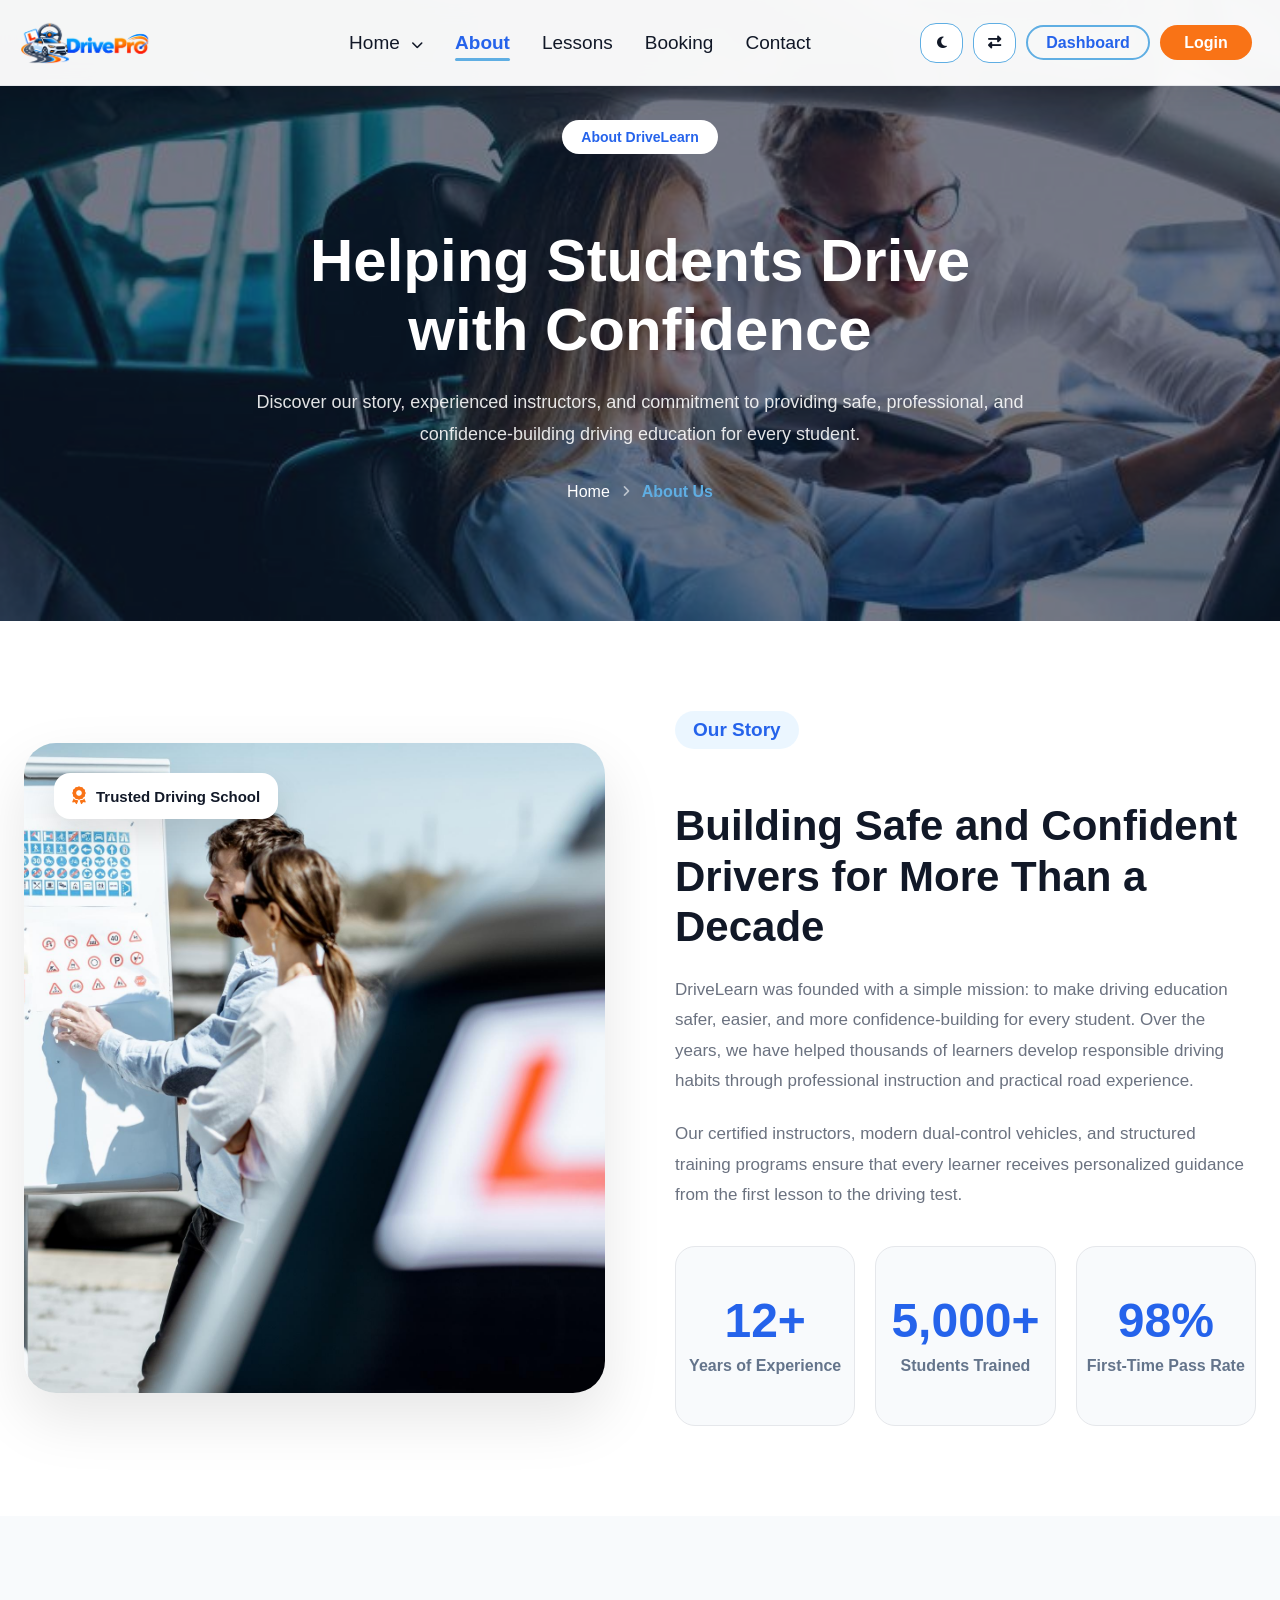
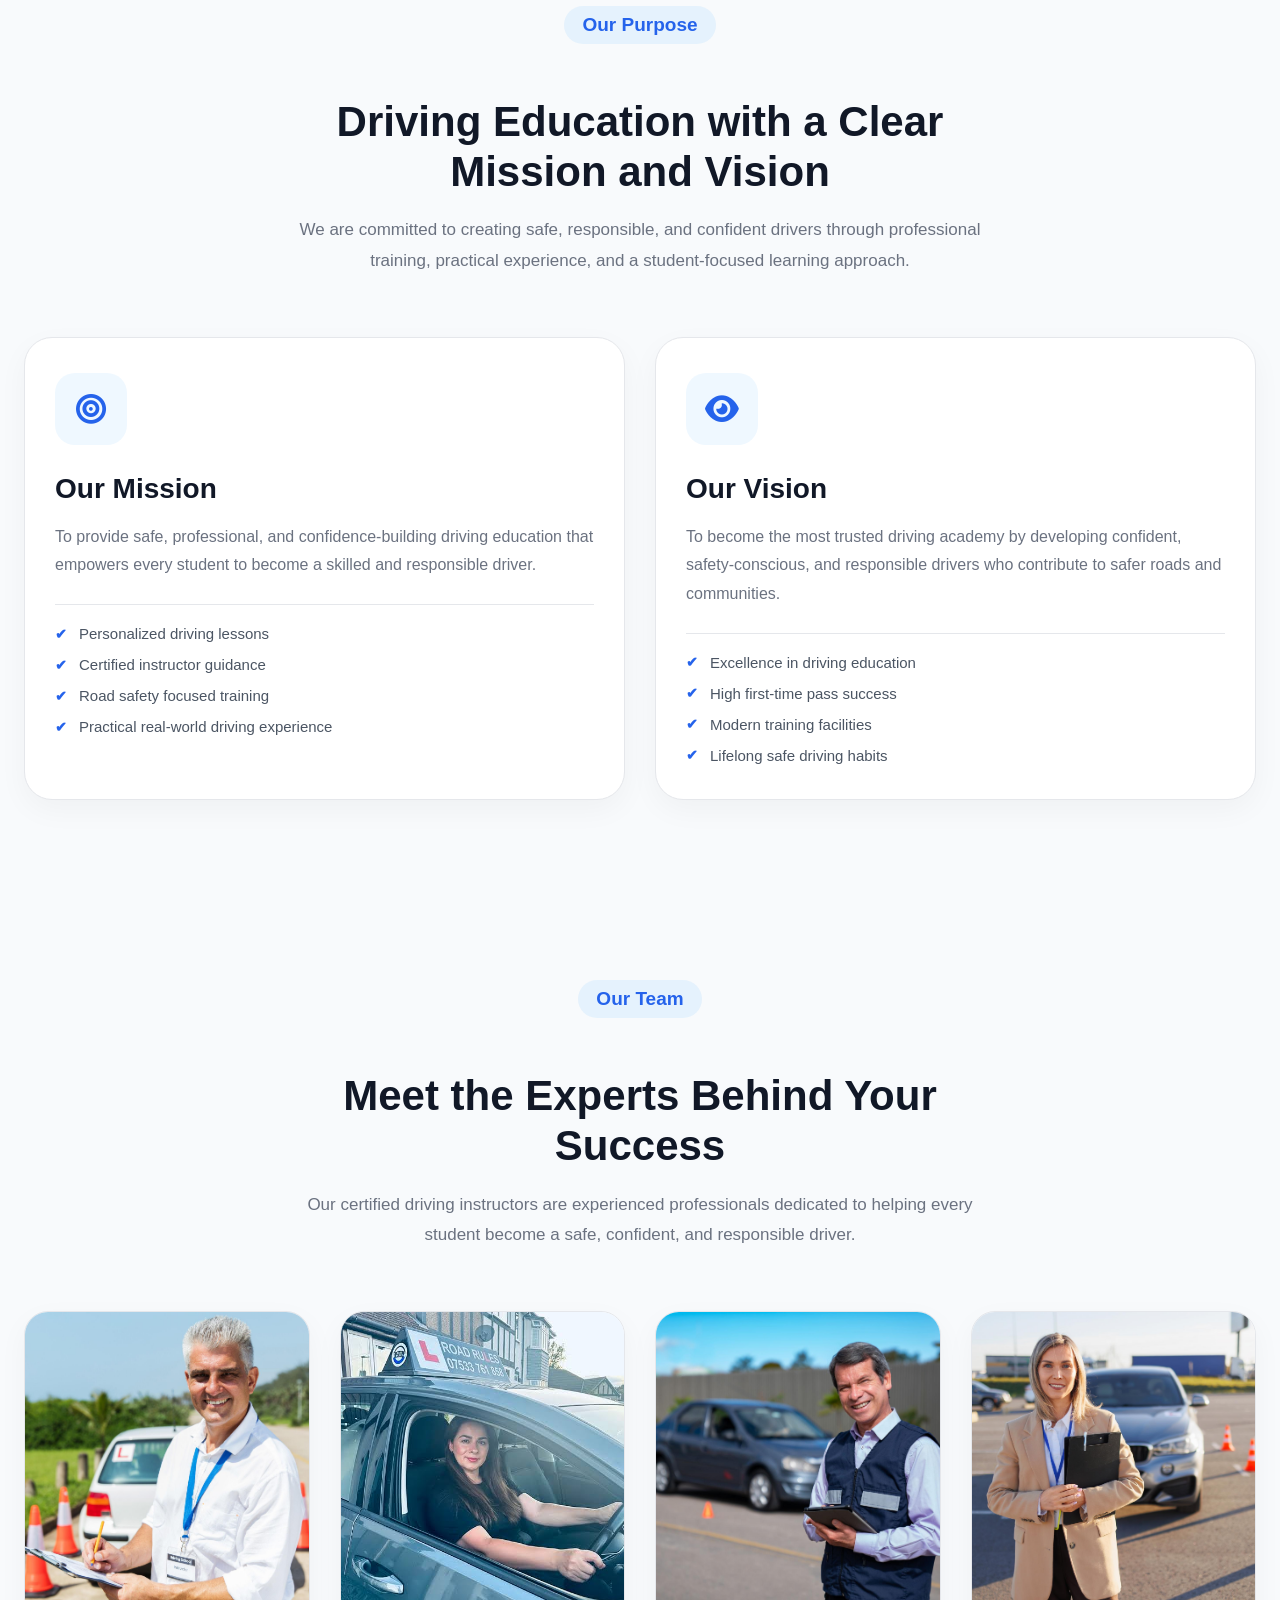
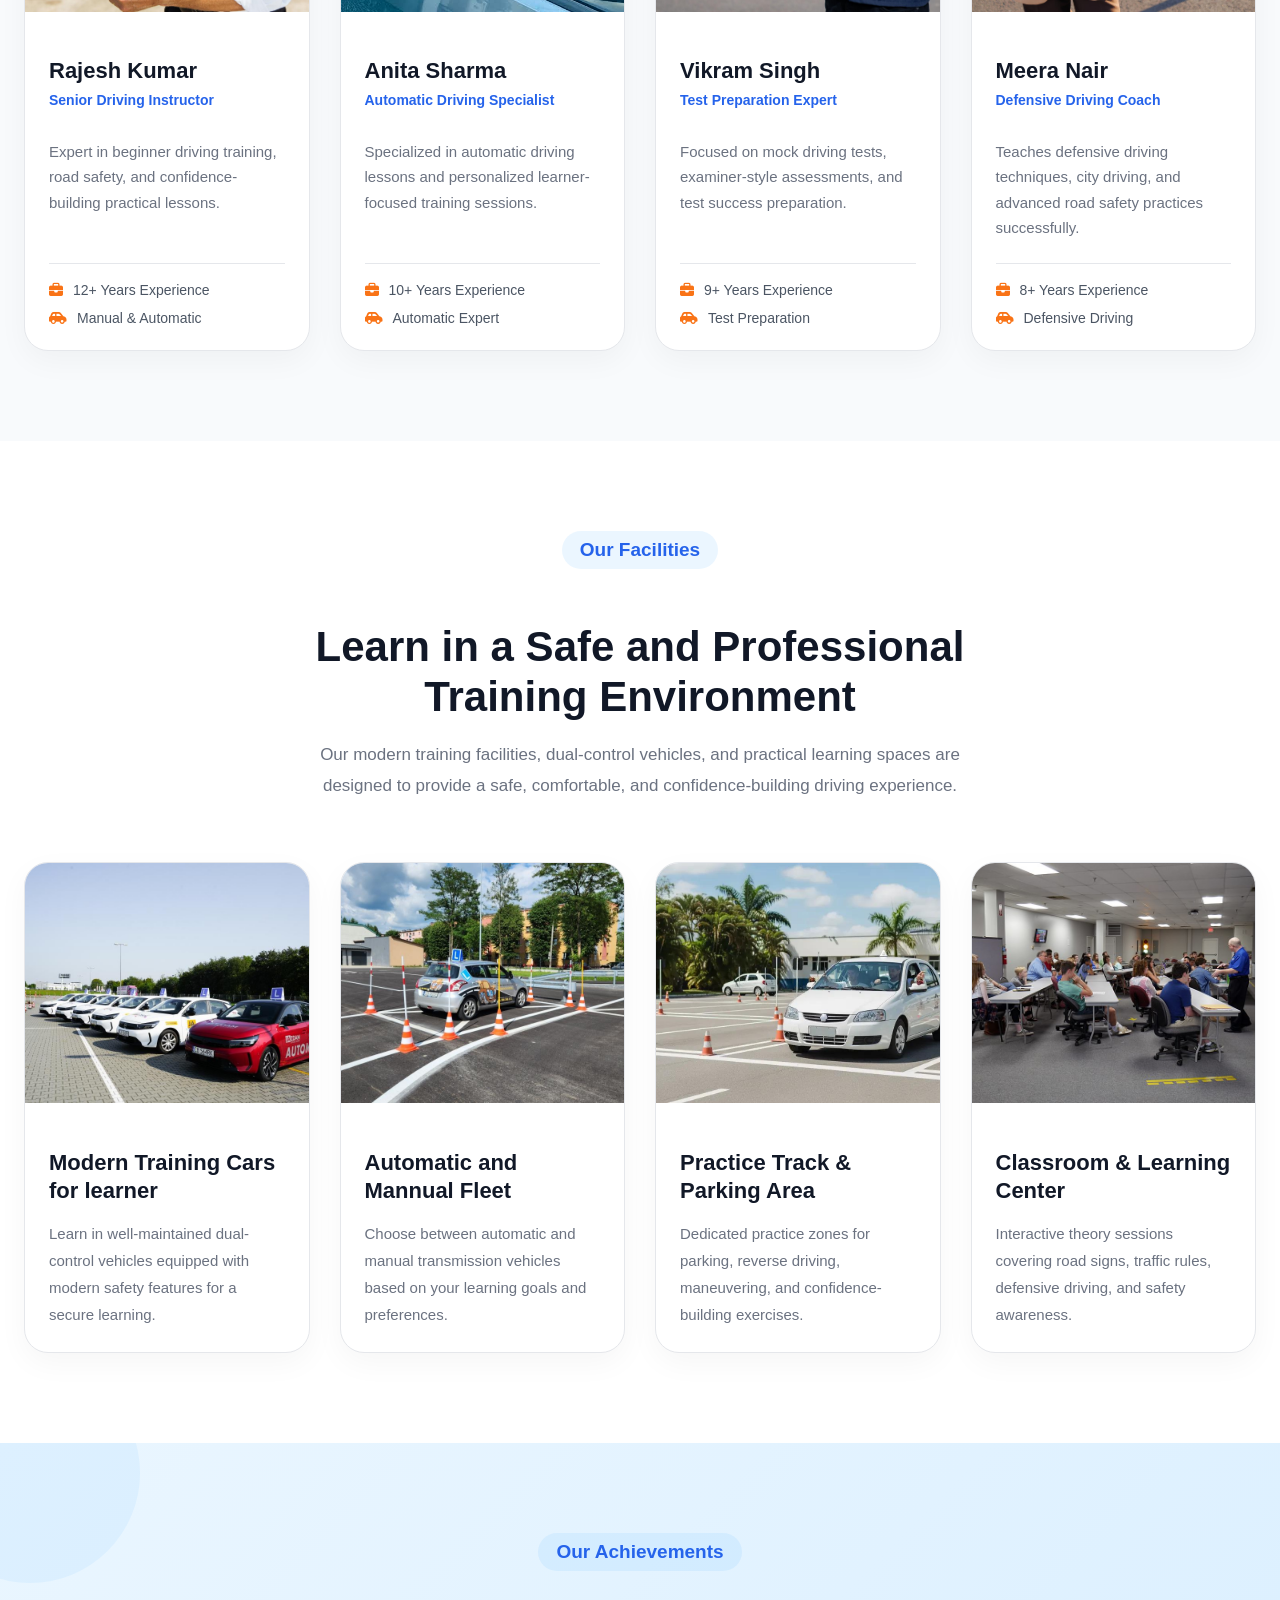
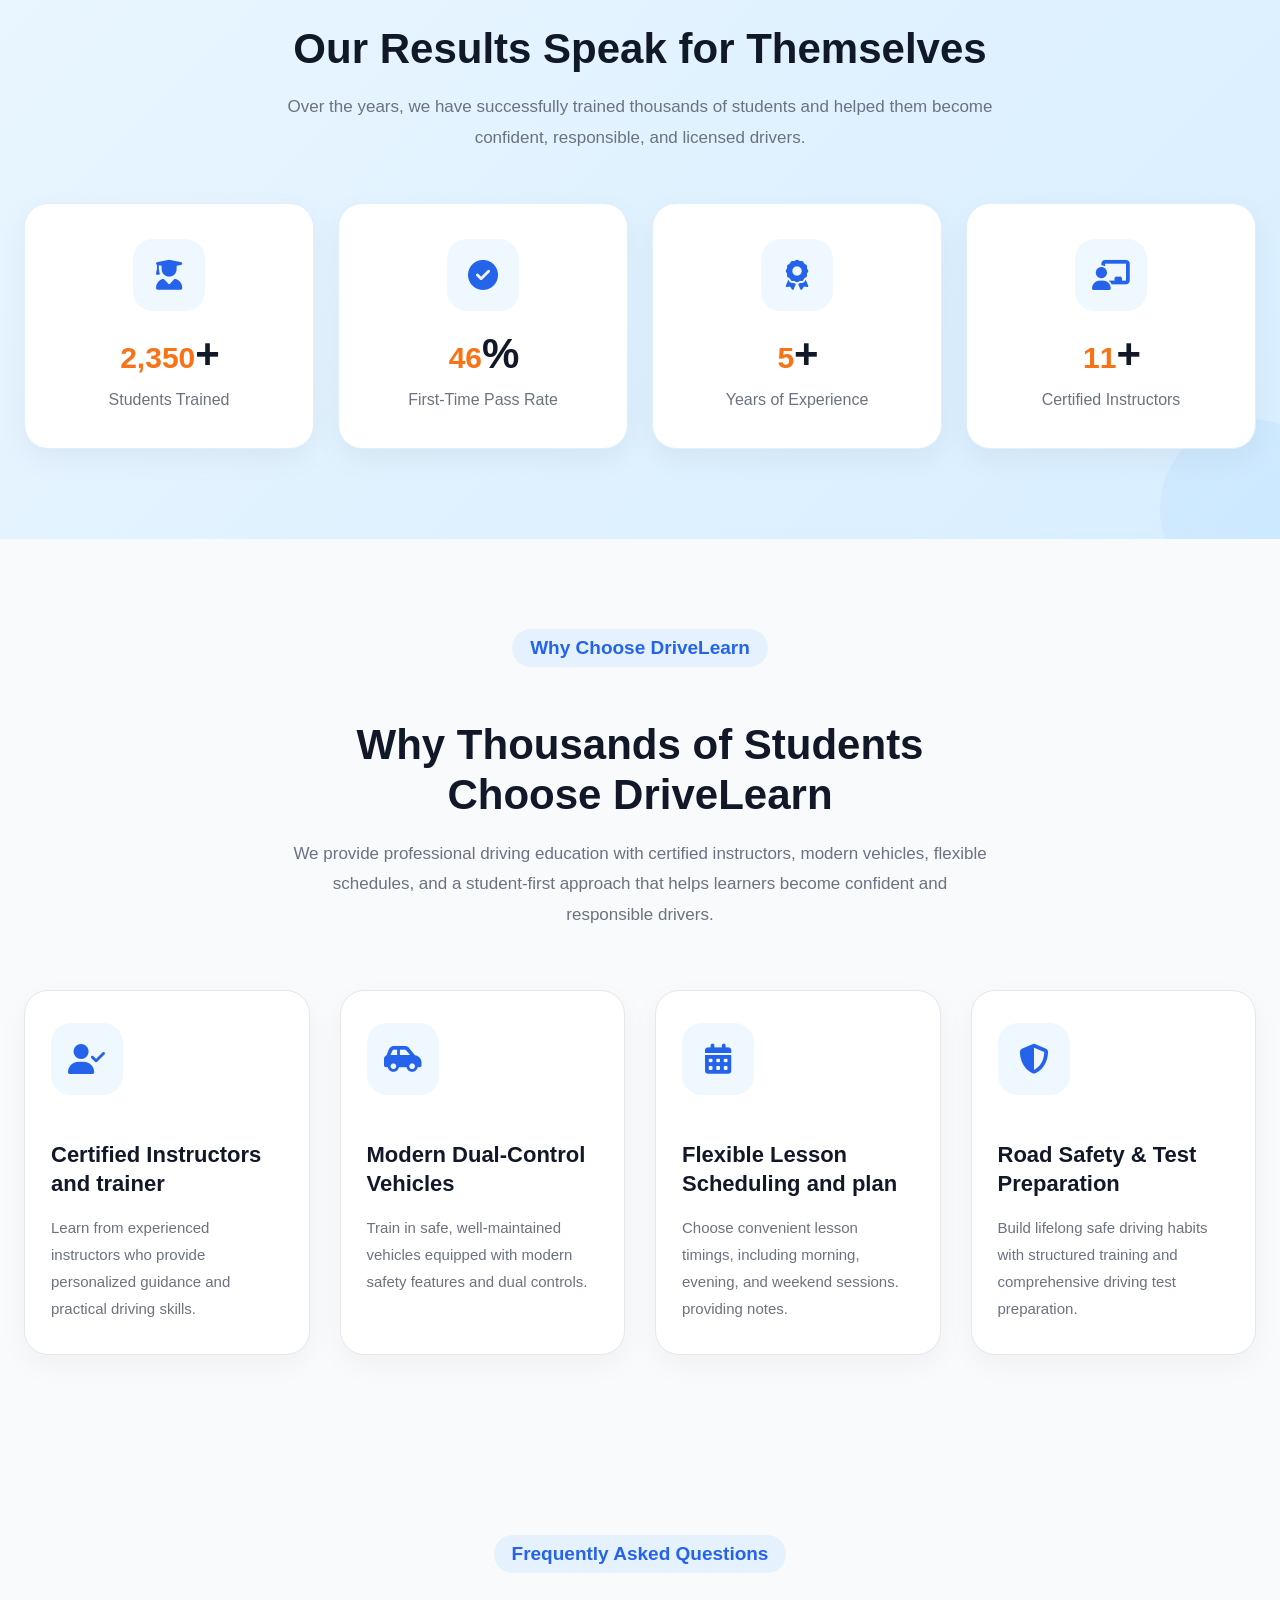
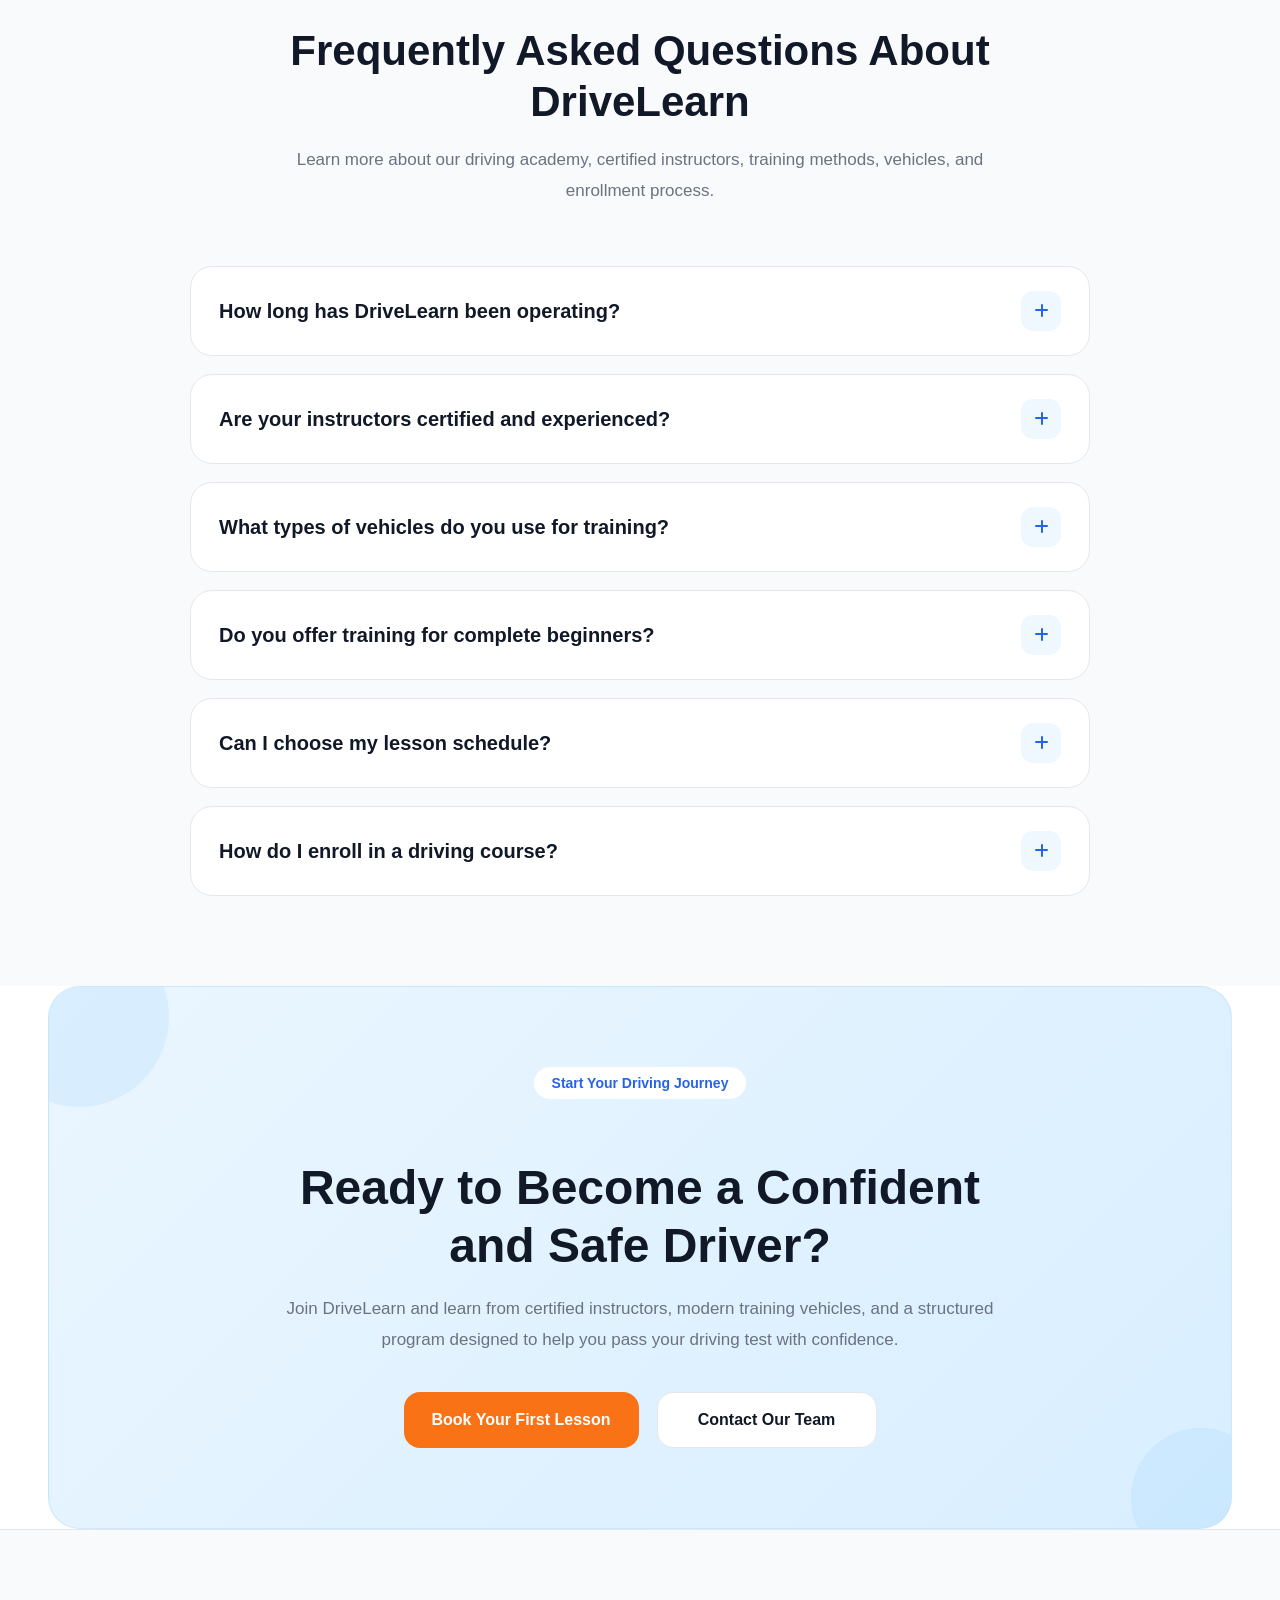
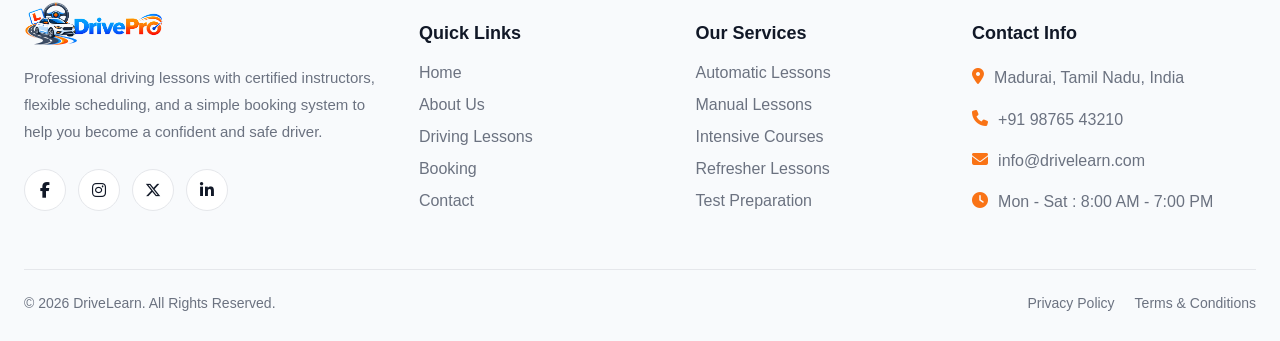
==== commit b3e6284e: "Add files via upload" ====
--- a/about.html
+++ b/about.html
@@ -1063,6 +1063,21 @@
             </div>
 
         </div>
+        <!-- Footer Bottom -->
+        <div class="footer-divider"></div>
+
+        <div class="footer-bottom">
+
+            <p>
+                © 2026 DriveLearn. All Rights Reserved.
+            </p>
+
+            <div class="footer-bottom-links">
+                <a href="#">Privacy Policy</a>
+                <a href="#">Terms & Conditions</a>
+            </div>
+
+        </div>
 
     </div>
 
--- a/css/style.css
+++ b/css/style.css
@@ -261,7 +261,7 @@
     background:#F8FAFC;
     border-top:1px solid var(--border);
     padding:70px 0 30px;
-    margin-top:24px;
+    margin-top:0px;
     
 }
 
@@ -1368,6 +1368,7 @@
     margin-bottom:18px;
     position:relative;
     z-index:1;
+    line-height: normal;
 }
 
 .cta-description{
@@ -1524,6 +1525,7 @@
     color:var(--text);
     font-weight:700;
     margin-bottom:8px;
+    line-height: 1;
 }
 
 .hero-stat span{
@@ -1598,7 +1600,7 @@
 
 .about-home-two{
     background:#FFFFFF;
-    padding:140px 0 90px;
+    padding:60px 0 90px;
 }
 
 .about-two-wrapper{
@@ -1743,6 +1745,7 @@
 
 .programs{
     background:#FFFFFF;
+    padding: auto;
 }
 
 .programs-grid{
@@ -2212,6 +2215,7 @@
     align-items:center;
     justify-content:center;
     font-size:18px;
+    left:5px;
     font-weight:700;
     flex-shrink:0;
     position:relative;
@@ -2692,14 +2696,14 @@
 .story-stat-card{
     background:#F8FAFC;
     border:1px solid var(--border);
-    border-radius:22px;
-    padding:24px 20px;
-    min-height:140px;
+    border-radius:20px;
+    height:180px;                 /* fixed card height */
+    display:flex;
+    flex-direction:column;
+    justify-content:center;       /* vertical center */
+    align-items:center;           /* horizontal center */
     text-align:center;
-    transition:all .3s ease;
-    height: 100px;
-    justify-content: center;
-    align-items:center;
+    padding:0;       
 }
 
 .story-stat-card:hover{
@@ -2712,15 +2716,18 @@
 .story-stat-card h3{
     font-size:34px;
     color:var(--primary-dark);
-    font-weight:700;
-    margin-bottom:10px;
+   margin:0;
+    font-size:48px;
+    font-weight:800;
+    
+    line-height:1;
 }
 
 .story-stat-card p{
-    color:#6B7280;
-    font-size:14px;
-    line-height:1.6;
-    margin:0;
+    margin:12px 0 0;
+    font-size:16px;
+    font-weight:600;
+    color:#64748B;
 }
 
 /* ===================================
@@ -3607,13 +3614,18 @@
     display:inline-flex;
     align-items:center;
     justify-content:center;
-    padding:8px 16px;
+    padding:8px 18px;
     background:rgba(124,196,250,0.12);
     color:var(--primary-dark);
     border-radius:999px;
-    font-size:13px;
+    font-size:14px;
     font-weight:600;
     margin-bottom:22px;
+    max-width: 140px;
+    height: 40px;
+    line-height: 1;
+
+
 }
 
 .package-card.featured .package-badge{
@@ -3706,6 +3718,7 @@
 
 .vehicle-types{
     background:#F8FAFC;
+    padding: 80px 0 80px;
 }
 
 .vehicle-grid{
@@ -3753,7 +3766,7 @@
 .vehicle-image img{
     width:100%;
     height:190px;
-    object-fit:contain;
+    object-fit:fill;
     display:block;
     transition:transform .4s ease;
 }
@@ -3996,14 +4009,17 @@
     display:inline-flex;
     align-items:center;
     justify-content:center;
-    width:fit-content;
-    padding:7px 14px;
+    width:50%;
+    padding:8px 18px;
     background:rgba(124,196,250,0.12);
     color:var(--primary-dark);
     border-radius:999px;
     font-size:12px;
     font-weight:600;
     margin-bottom:16px;
+    max-width: 140px;
+    height: 40px;
+
 }
 
 .pricing-card.featured .pricing-badge{
@@ -4096,12 +4112,14 @@
 
 .pass-rate{
     background:#F8FAFC;
+    padding: 48px;
+    border-radius: 32px;
 }
 
 .pass-rate-wrapper{
     display:grid;
     grid-template-columns:1fr 1fr;
-    gap:60px;
+    gap:48px;
     align-items:center;
 }
 
@@ -4111,6 +4129,7 @@
     overflow:hidden;
     border-radius:28px;
     box-shadow:0 20px 50px rgba(0,0,0,0.08);
+    padding: 24px;
 }
 
 .pass-rate-image img{
@@ -4121,7 +4140,9 @@
 }
 
 /* Content */
-
+.pass-rate-content{
+    padding: 16px 9px;
+}
 .pass-rate-content .section-title{
     margin-bottom:18px;
 }
@@ -4515,9 +4536,10 @@
 =================================== */
 
 .lessons-cta{
-    background:#FFFFFF;
+    background:transparent;
               
-    padding:80px 24px 40px;
+    padding:48px 24px 0px;
+    margin-bottom: 40px;
     
 }
 
@@ -4525,15 +4547,16 @@
     background:linear-gradient(135deg,#EAF6FF 0%,#D8EEFF 100%);
     border:1px solid rgba(124,196,250,0.25);
     border-radius:36px;
-    padding:90px 70px;
+    margin: 0 auto;
+    max-width: 1400px;
     display:grid;
     grid-template-columns:1.1fr .9fr;
     gap:50px;
     align-items:center;
     position:relative;
     overflow:hidden;
-    margin:0 auto;
-    max-width: 1400px;
+    padding: 100px 70px 110px;
+
 }
 
 /* Decorative Shapes */
@@ -5022,6 +5045,7 @@
     display:flex;
     flex-direction:column;
     gap:24px;
+    padding: 32px;
 }
 
 .slots-section{
@@ -5424,7 +5448,7 @@
 .booking-cta{
     background:#FFFFFF;
     margin:0 24px;          /* left and right gap */
-    padding:0;
+    padding:48px 24px 40px;
 }
 
 .booking-cta-box{
@@ -5438,6 +5462,7 @@
     align-items:center;
     position:relative;
     overflow:hidden;
+    padding: 90px 60px 80px;
 }
 
 /* Decorative shapes */
@@ -5589,7 +5614,7 @@
 }
 
 .login-logo img{
-    width:72px;
+    width:150px;
     height:72px;
     object-fit:contain;
     margin-bottom:16px;
@@ -5724,7 +5749,37 @@
 .forgot-password:hover{
     color:var(--accent);
 }
-
+.password-field{
+    position:relative;
+}
+
+.password-field input{
+    width:100%;
+    padding-right:50px;
+}
+
+.toggle-password{
+    position:absolute;
+    top:50%;
+    right:16px;
+    transform:translateY(-50%);
+    color:#64748B;
+    cursor:pointer;
+    font-size:18px;
+    transition:color .3s ease;
+}
+
+.toggle-password:hover{
+    color:#2563EB;
+}
+
+body.dark-mode .toggle-password{
+    color:#CBD5E1;
+}
+
+body.dark-mode .toggle-password:hover{
+    color:#7CC4FA;
+}
 /* ===================================
    Login Button
 =================================== */
@@ -5885,7 +5940,7 @@
 }
 
 .register-logo img{
-    width:72px;
+    width: 150px;
     height:72px;
     object-fit:contain;
     margin-bottom:16px;
@@ -5967,7 +6022,37 @@
     border-color:var(--primary);
     box-shadow:0 0 0 4px rgba(95,174,227,0.12);
 }
-
+.password-field{
+    position:relative;
+}
+
+.password-field input{
+    width:100%;
+    padding-right:50px;
+}
+
+.toggle-password{
+    position:absolute;
+    top:50%;
+    right:16px;
+    transform:translateY(-50%);
+    color:#64748B;
+    cursor:pointer;
+    font-size:18px;
+    transition:color .3s ease;
+}
+
+.toggle-password:hover{
+    color:#2563EB;
+}
+
+body.dark-mode .toggle-password{
+    color:#CBD5E1;
+}
+
+body.dark-mode .toggle-password:hover{
+    color:#7CC4FA;
+}
 /* ===================================
    Terms
 =================================== */
@@ -6113,7 +6198,7 @@
     color:var(--accent);
 }
 .auth-controls{
-    position:fixed;
+    position:absolute;
     top:24px;
     right:24px;
     display:flex;
@@ -7351,8 +7436,7 @@
 body.dark-mode .cta-box{
     background:linear-gradient(135deg,#1E3A8A,#0F172A);
     border:1px solid #334155;
-    margin-bottom: 0px;
-    padding-bottom: 0px;
+    
 }
 
 body.dark-mode .cta-subtitle{
@@ -7659,10 +7743,9 @@
 }
 
 body.dark-mode .journey-step{
-    background:#111827;
-    border:1px solid #334155;
+    
     border-radius:18px;
-    padding:18px;
+    
 }
 
 body.dark-mode .journey-step .step-content{
@@ -7677,11 +7760,12 @@
 body.dark-mode .journey-step .step-number{
     background:#7CC4FA;
     color:#0F172A;
+    
 }
 
 body.dark-mode .journey-floating-card{
     background:#111827;
-    border:1px solid #334155;
+    border:0px solid #334155;
 }
 
 body.dark-mode .journey-floating-card h3{
@@ -8414,11 +8498,7 @@
     background:linear-gradient(135deg,#1E3A8A,#0F172A);
     border:0px solid #334155;
 }
-.lessons-cta{
-    background:transparent;   /* remove outer dark background */
-    padding:0;
-    margin:0;
-}
+
 body.dark-mode .lessons-cta-subtitle{
     background:rgba(124,196,250,.12);
     color:#7CC4FA;
@@ -9067,9 +9147,41 @@
 .auth-controls {
     direction: ltr;
 }
-
-
-
+/* ===================================
+   RTL - CTA section
+=================================== */
+
+/* RTL CTA */
+
+body.rtl .cta-box{
+    direction: rtl;
+    text-align: center;
+}
+
+body.rtl .cta-subtitle{
+    display:inline-block;
+    margin:0 auto 20px;
+}
+
+body.rtl .cta-title{
+    width:100%;
+    max-width:900px;
+    margin:0 auto 24px;
+    text-align:center !important;
+}
+
+body.rtl .cta-description{
+    max-width:700px;
+    margin:0 auto 32px;
+    text-align:center !important;
+}
+
+body.rtl .cta-buttons{
+    display:flex;
+    justify-content:center;
+    flex-direction:row-reverse;
+    gap:20px;
+}
 
 
 /* ===================================
@@ -9126,4 +9238,93 @@
 body.dark-mode .navbar .login-btn{
     background:#F97316;
     color:#FFFFFF;
+}
+
+
+
+
+
+
+
+
+
+
+
+
+
+
+
+
+
+/* ===================================
+   RTL footer fix - iPad Pro, iPad Mini, Mobile
+   Put this at the END of style.css
+=================================== */
+
+@media (max-width:1024px){
+
+    body.rtl .footer .footer-grid{
+        display:flex !important;
+        flex-direction:column !important;
+        align-items:flex-end !important;
+        text-align:right !important;
+        gap:28px !important;
+    }
+
+    body.rtl .footer .footer-about,
+    body.rtl .footer .footer-links,
+    body.rtl .footer .footer-services,
+    body.rtl .footer .footer-contact{
+        width:100% !important;
+        text-align:right !important;
+    }
+
+    body.rtl .footer .footer-logo{
+        display:flex !important;
+        justify-content:flex-end !important;
+        margin-bottom:16px;
+    }
+
+    body.rtl .footer .footer-about p{
+        text-align:right !important;
+    }
+
+    body.rtl .footer .footer-social{
+        display:flex !important;
+        justify-content:flex-end !important;
+        gap:12px;
+    }
+
+    body.rtl .footer h4{
+        text-align:right !important;
+        margin-bottom:16px;
+    }
+
+    body.rtl .footer ul{
+        padding:0 !important;
+        margin:0 !important;
+        list-style:none;
+    }
+
+    body.rtl .footer li{
+        text-align:right !important;
+        margin-bottom:12px;
+    }
+
+    body.rtl .footer a{
+        text-align:right !important;
+    }
+
+    body.rtl .footer-contact li{
+        display:flex !important;
+        flex-direction:row-reverse !important;
+        justify-content:flex-start !important;
+        align-items:center !important;
+        gap:10px;
+    }
+
+    body.rtl .back-to-top{
+        right:auto !important;
+        left:20px !important;
+    }
 }
--- a/css/responsive.css
+++ b/css/responsive.css
@@ -2314,10 +2314,10 @@
 @media (min-width:769px) and (max-width:1024px){
 
     .pricing-grid{
-        grid-template-columns:repeat(2,1fr);
+       grid-template-columns:1fr;
         gap:24px;
     }
-
+    
     /* Center the third card */
     .pricing-card:last-child{
         grid-column:1 / -1;
@@ -6990,7 +6990,7 @@
 @media (max-width:360px){
 
     .contact-banner{
-        padding:70px 0 50px;
+        padding:90px 0 50px;
     }
 
     .contact-banner-content h1{
@@ -7505,15 +7505,22 @@
 
 /* ---------- iPad Pro / Tablet ---------- */
 
+/* ===================================
+   Pricing responsive - iPad Pro
+=================================== */
+
 @media (max-width:1024px){
 
     .home2-pricing-grid{
-        grid-template-columns:repeat(2,1fr);
+        display:grid;
+        grid-template-columns:1fr;
+        justify-items:center;
         gap:24px;
     }
 
     .home2-pricing-card{
-        padding:36px 28px;
+        width:100%;
+        max-width:560px;   /* centers the card */
     }
 
     .home2-pricing-card.featured{
@@ -7521,13 +7528,27 @@
     }
 
     .home2-pricing-card.featured:hover{
-        transform:translateY(-8px);
-    }
-
-    .amount{
-        font-size:42px;
-    }
-
+        transform:translateY(-6px);
+    }
+}
+
+
+/* ===================================
+   iPad Mini & Mobile
+=================================== */
+
+@media (max-width:768px){
+
+    .home2-pricing-grid{
+        grid-template-columns:1fr;
+        justify-items:center;
+    }
+
+    .home2-pricing-card{
+        width:100%;
+        max-width:100%;
+        padding:32px 24px;
+    }
 }
 
 /* ---------- iPad Mini / Large Mobile ---------- */
@@ -7637,4 +7658,1355 @@
         font-size:15px;
     }
 
-}+}
+
+
+
+
+
+
+
+
+
+/* ===================================
+   Responsive RTL (All sections)
+=================================== */
+
+@media (max-width:1024px){
+
+    body.rtl{
+        direction:rtl;
+    }
+
+    /* ---------- Header ---------- */
+
+    body.rtl .header-container{
+        flex-direction:row-reverse;
+    }
+
+    body.rtl .menu-toggle{
+        order:1;
+        margin-left:0;
+        margin-right:auto;
+    }
+
+    body.rtl .logo{
+        order:2;
+    }
+
+    /* ---------- Mobile Navbar ---------- */
+
+    body.rtl .navbar{
+        right:auto;
+        left:0;
+        transform:translateX(-100%);
+    }
+
+    body.rtl .navbar.active{
+        transform:translateX(0);
+    }
+
+    body.rtl .nav-menu{
+        text-align:right;
+    }
+
+    body.rtl .nav-link{
+        justify-content:space-between;
+        text-align:right;
+    }
+
+    body.rtl .dropdown-menu{
+        right:0;
+        left:auto;
+        text-align:right;
+    }
+
+    /* ---------- Hero ---------- */
+
+    body.rtl .hero-content,
+    body.rtl .hero-text{
+        text-align:center;
+    }
+
+    body.rtl .hero-buttons{
+        flex-direction:column-reverse;
+        justify-content:center;
+        align-items:center;
+        width:100%;
+    }
+
+    body.rtl .hero-buttons .btn{
+        width:100%;
+    }
+
+    /* ---------- CTA ---------- */
+
+    body.rtl .cta-box{
+        text-align:center;
+    }
+
+    body.rtl .cta-title,
+    body.rtl .cta-description{
+        text-align:center !important;
+        margin-left:auto;
+        margin-right:auto;
+    }
+
+    body.rtl .cta-buttons{
+        flex-direction:column-reverse;
+        justify-content:center;
+        align-items:center;
+        width:100%;
+    }
+
+    body.rtl .cta-buttons .btn{
+        width:100%;
+    }
+
+    /* ---------- About ---------- */
+
+    body.rtl .about-grid,
+    body.rtl .story-grid,
+    body.rtl .mission-grid,
+    body.rtl .vision-grid{
+        grid-template-columns:1fr;
+    }
+
+    body.rtl .about-content,
+    body.rtl .story-content{
+        text-align:center;
+    }
+
+    /* ---------- Stats ---------- */
+
+    body.rtl .story-stats{
+        grid-template-columns:1fr;
+    }
+
+    body.rtl .story-stat-card{
+        text-align:center;
+    }
+
+    /* ---------- Lessons ---------- */
+
+    body.rtl .lesson-grid,
+    body.rtl .home2-pricing-grid{
+        grid-template-columns:1fr;
+    }
+
+    body.rtl .lesson-card,
+    body.rtl .home2-pricing-card{
+        text-align:center;
+    }
+
+    body.rtl .lesson-meta{
+        align-items:center;
+    }
+
+    body.rtl .lesson-actions{
+        flex-direction:column;
+        width:100%;
+    }
+
+    body.rtl .lesson-actions .btn{
+        width:100%;
+    }
+
+    /* ---------- Booking ---------- */
+
+    body.rtl .booking-grid,
+    body.rtl .booking-summary{
+        grid-template-columns:1fr;
+    }
+
+    body.rtl .summary-card{
+        flex-direction:column;
+        text-align:center;
+    }
+
+    body.rtl .summary-content{
+        text-align:center;
+    }
+
+    body.rtl .booking-form{
+        text-align:right;
+    }
+
+    body.rtl .form-group{
+        text-align:right;
+    }
+
+    body.rtl input,
+    body.rtl select,
+    body.rtl textarea{
+        text-align:right;
+    }
+
+    body.rtl .password-field .toggle-password{
+        right:auto;
+        left:16px;
+    }
+
+    /* ---------- Contact ---------- */
+
+    body.rtl .contact-grid{
+        grid-template-columns:1fr;
+    }
+
+    body.rtl .contact-card{
+        text-align:center;
+    }
+
+    body.rtl .contact-item{
+        justify-content:center;
+        text-align:center;
+    }
+
+    /* ---------- Dashboard ---------- */
+
+    body.rtl .dashboard-layout{
+        grid-template-columns:1fr;
+    }
+
+    body.rtl .dashboard-header{
+        flex-direction:row-reverse;
+    }
+
+    body.rtl .dashboard-actions{
+        justify-content:flex-start;
+    }
+
+    body.rtl .lesson-main{
+        flex-direction:column;
+        text-align:center;
+    }
+
+    body.rtl .lesson-info{
+        text-align:center;
+    }
+
+    body.rtl .lesson-footer{
+        flex-direction:column;
+        gap:16px;
+    }
+
+    body.rtl .lesson-note{
+        text-align:center;
+    }
+
+    body.rtl .lesson-actions{
+        width:100%;
+    }
+
+    body.rtl .lesson-actions .btn{
+        width:100%;
+    }
+
+    body.rtl .learning-progress-card{
+        text-align:center;
+    }
+
+    
+}
+
+
+/* ===================================
+   Small Mobile RTL
+=================================== */
+
+@media (max-width:768px){
+
+    body.rtl .container{
+        padding-left:16px;
+        padding-right:16px;
+    }
+
+    body.rtl .hero-title,
+    body.rtl .cta-title{
+        font-size:34px;
+        line-height:1.2;
+    }
+
+    body.rtl .hero-description,
+    body.rtl .cta-description{
+        font-size:16px;
+    }
+
+    body.rtl .hero-buttons,
+    body.rtl .cta-buttons,
+    body.rtl .lesson-actions{
+        gap:14px;
+    }
+
+    
+}
+
+
+
+
+/* ===================================
+   RTL Footer - iPad Pro / iPad Mini / Mobile
+=================================== */
+
+@media (max-width:1024px){
+
+    body.rtl .footer-grid{
+        display:grid;
+        grid-template-columns:1fr 1fr;
+        gap:40px;
+        direction:rtl;
+        text-align:right;
+    }
+
+    /* About section */
+
+    body.rtl .footer-about{
+        grid-column:1 / -1;
+        text-align:right;
+    }
+
+    body.rtl .footer-logo{
+        display:flex;
+        justify-content:flex-start;
+        margin-bottom:16px;
+    }
+
+    body.rtl .footer-about p{
+        text-align:right;
+        margin-bottom:20px;
+    }
+
+    body.rtl .footer-social{
+        display:flex;
+        justify-content:flex-start;
+        gap:12px;
+    }
+
+    /* Quick links */
+
+    body.rtl .footer-links{
+        text-align:right;
+    }
+
+    body.rtl .footer-links h4{
+        text-align:right;
+        margin-bottom:16px;
+    }
+
+    body.rtl .footer-links ul{
+        list-style:none;
+        padding:0;
+        margin:0;
+    }
+
+    body.rtl .footer-links li{
+        margin-bottom:12px;
+    }
+
+    body.rtl .footer-links a{
+        display:block;
+        text-align:right;
+    }
+
+    /* Services */
+
+    body.rtl .footer-services{
+        text-align:right;
+    }
+
+    body.rtl .footer-services h4{
+        text-align:right;
+        margin-bottom:16px;
+    }
+
+    body.rtl .footer-services ul{
+        list-style:none;
+        padding:0;
+        margin:0;
+    }
+
+    body.rtl .footer-services li{
+        margin-bottom:12px;
+    }
+
+    body.rtl .footer-services a{
+        display:block;
+        text-align:right;
+    }
+
+    /* Contact */
+
+    body.rtl .footer-contact{
+        text-align:right;
+    }
+
+    body.rtl .footer-contact h4{
+        text-align:right;
+        margin-bottom:16px;
+    }
+
+    body.rtl .footer-contact ul{
+        list-style:none;
+        padding:0;
+        margin:0;
+    }
+
+    body.rtl .footer-contact li{
+        display:flex;
+        flex-direction:row-reverse;
+        justify-content:flex-start;
+        align-items:center;
+        gap:10px;
+        text-align:right;
+        margin-bottom:12px;
+    }
+
+    body.rtl .back-to-top{
+        right:auto;
+        left:20px;
+    }
+}
+
+
+/* ===================================
+   iPad Mini & Mobile
+=================================== */
+
+@media (max-width:768px){
+
+    body.rtl .footer-grid{
+        grid-template-columns:1fr;
+        gap:32px;
+    }
+
+    body.rtl .footer-about,
+    body.rtl .footer-links,
+    body.rtl .footer-services,
+    body.rtl .footer-contact{
+        text-align:right;
+    }
+
+    body.rtl .footer-logo,
+    body.rtl .footer-social{
+        justify-content:flex-start;
+    }
+
+    body.rtl .footer-contact li{
+        justify-content:flex-start;
+    }
+}
+
+
+/* ===================================
+   Mobile
+=================================== */
+
+@media (max-width:480px){
+
+    body.rtl .footer{
+        padding:40px 20px;
+    }
+
+    body.rtl .footer-grid{
+        gap:28px;
+    }
+
+    body.rtl .footer-logo img{
+        max-width:140px;
+    }
+
+    body.rtl .footer-social a{
+        width:42px;
+        height:42px;
+    }
+
+    body.rtl .back-to-top{
+        left:16px;
+        bottom:16px;
+    }
+}
+
+
+/* ===================================
+   Index Page Responsive RTL Alignment Fix
+   Added at the end so it overrides earlier responsive rules.
+=================================== */
+
+@media (max-width:1024px){
+
+    html[dir="rtl"] body{
+        direction:rtl;
+    }
+
+    html[dir="rtl"] .header .container{
+        direction:rtl;
+        flex-direction:row;
+    }
+
+    html[dir="rtl"] .header .logo{
+        order:1;
+    }
+
+    html[dir="rtl"] .menu-toggle{
+        order:2;
+        margin-right:auto;
+        margin-left:0;
+    }
+
+    html[dir="rtl"] .navbar{
+        right:auto;
+        left:-100%;
+        text-align:right;
+        transition:left .35s ease;
+    }
+
+    html[dir="rtl"] .navbar.active{
+        right:auto;
+        left:0;
+    }
+
+    html[dir="rtl"] .nav-menu{
+        align-items:flex-end;
+        padding-right:0;
+        padding-left:0;
+        text-align:right;
+    }
+
+    html[dir="rtl"] .nav-link{
+        text-align:right;
+    }
+
+    html[dir="rtl"] .nav-link i,
+    html[dir="rtl"] .nav-link .fa-chevron-down{
+        margin-right:auto;
+        margin-left:0;
+    }
+
+    html[dir="rtl"] .dropdown-menu{
+        padding:10px 15px 0 0;
+        text-align:right;
+    }
+
+    html[dir="rtl"] .mobile-btn{
+        align-items:flex-end;
+    }
+
+    html[dir="rtl"] .mobile-btn .theme-toggle,
+    html[dir="rtl"] .mobile-btn .rtl-toggle{
+        justify-content:flex-end;
+    }
+
+    html[dir="rtl"] .hero-container{
+        justify-content:flex-start;
+        text-align:right;
+    }
+
+    html[dir="rtl"] .hero-content{
+        margin-left:auto;
+        margin-right:0;
+        text-align:right;
+    }
+
+    html[dir="rtl"] .hero-badge{
+        flex-direction:row-reverse;
+    }
+
+    html[dir="rtl"] .hero-buttons{
+        justify-content:flex-end;
+        flex-direction:row-reverse;
+    }
+
+    html[dir="rtl"] .section-header,
+    html[dir="rtl"] .section-header .section-title,
+    html[dir="rtl"] .section-header .section-description{
+        text-align:center;
+    }
+
+    html[dir="rtl"] .choose-card,
+    html[dir="rtl"] .course-content,
+    html[dir="rtl"] .vehicles-content,
+    html[dir="rtl"] .testimonial-card{
+        text-align:right;
+    }
+
+    html[dir="rtl"] .choose-icon{
+        margin-left:auto;
+        margin-right:0;
+    }
+
+    html[dir="rtl"] .course-badge{
+        right:auto;
+        left:18px;
+    }
+
+    html[dir="rtl"] .course-features{
+        padding-right:0;
+    }
+
+    html[dir="rtl"] .course-features li,
+    html[dir="rtl"] .facility-item,
+    html[dir="rtl"] .testimonial-user{
+        flex-direction:row-reverse;
+        text-align:right;
+    }
+
+    html[dir="rtl"] .course-footer{
+        flex-direction:row-reverse;
+    }
+
+    html[dir="rtl"] .step-card{
+        text-align:center;
+    }
+
+    html[dir="rtl"] .step-number{
+        right:auto;
+        left:20px;
+    }
+
+    html[dir="rtl"] .vehicles-content .section-subtitle{
+        margin-left:auto;
+        margin-right:0;
+    }
+
+    html[dir="rtl"] .vehicles-content .section-title,
+    html[dir="rtl"] .vehicles-content .section-description{
+        text-align:right;
+    }
+
+    html[dir="rtl"] .cta-box,
+    html[dir="rtl"] .cta-title,
+    html[dir="rtl"] .cta-description{
+        text-align:center;
+    }
+
+    html[dir="rtl"] .cta-buttons{
+        justify-content:center;
+        flex-direction:row-reverse;
+    }
+
+    html[dir="rtl"] .footer-grid,
+    html[dir="rtl"] .footer-about,
+    html[dir="rtl"] .footer-links,
+    html[dir="rtl"] .footer-services,
+    html[dir="rtl"] .footer-contact,
+    html[dir="rtl"] .footer-about p,
+    html[dir="rtl"] .footer h4{
+        text-align:right;
+    }
+
+    html[dir="rtl"] .footer-logo,
+    html[dir="rtl"] .footer-social{
+        justify-content:flex-end;
+    }
+
+    html[dir="rtl"] .footer-links ul,
+    html[dir="rtl"] .footer-services ul,
+    html[dir="rtl"] .footer-contact ul{
+        padding:0;
+    }
+
+    html[dir="rtl"] .footer-links a,
+    html[dir="rtl"] .footer-services a{
+        display:block;
+        text-align:right;
+    }
+
+    html[dir="rtl"] .footer-contact li{
+        flex-direction:row-reverse;
+        justify-content:flex-start;
+        align-items:flex-start;
+        text-align:right;
+    }
+
+    html[dir="rtl"] .footer-contact i{
+        margin-top:4px;
+        margin-left:0;
+        margin-right:0;
+        flex:0 0 auto;
+    }
+}
+
+@media (max-width:768px){
+
+    html[dir="rtl"] .hero-container{
+        justify-content:center;
+    }
+
+    html[dir="rtl"] .hero-content{
+        text-align:center;
+    }
+
+    html[dir="rtl"] .hero-content h1,
+    html[dir="rtl"] .hero-content p{
+        text-align:center;
+    }
+
+    html[dir="rtl"] .hero-buttons{
+        justify-content:center;
+    }
+
+    html[dir="rtl"] .choose-card,
+    html[dir="rtl"] .course-content,
+    html[dir="rtl"] .vehicles-content,
+    html[dir="rtl"] .vehicles-content .section-title,
+    html[dir="rtl"] .vehicles-content .section-description,
+    html[dir="rtl"] .testimonial-card{
+        text-align:center;
+    }
+
+    html[dir="rtl"] .choose-icon,
+    html[dir="rtl"] .vehicles-content .section-subtitle{
+        margin-left:auto;
+        margin-right:auto;
+    }
+
+    html[dir="rtl"] .course-features li,
+    html[dir="rtl"] .facility-item,
+    html[dir="rtl"] .testimonial-user{
+        justify-content:center;
+        text-align:center;
+    }
+
+    html[dir="rtl"] .footer-grid{
+        grid-template-columns:1fr;
+    }
+
+    html[dir="rtl"] .footer-contact,
+    html[dir="rtl"] .footer-contact h4,
+    html[dir="rtl"] .footer-contact li{
+        text-align:right;
+    }
+
+    html[dir="rtl"] .footer-contact li{
+        justify-content:flex-start;
+    }
+}
+
+@media (max-width:480px){
+
+    html[dir="rtl"] .hero-buttons,
+    html[dir="rtl"] .cta-buttons{
+        align-items:center;
+        flex-direction:column;
+    }
+
+    html[dir="rtl"] .hero-next{
+        right:auto;
+        left:16px;
+    }
+
+    html[dir="rtl"] .footer{
+        padding-left:20px;
+        padding-right:20px;
+    }
+}
+
+
+/* ===================================
+   RTL Responsive Footer Contact Fix
+=================================== */
+
+@media (max-width:1024px){
+
+    html[dir="rtl"] .footer-contact ul{
+        display:flex;
+        flex-direction:column;
+        align-items:flex-end;
+        width:100%;
+        padding:0;
+        margin:0;
+    }
+
+    html[dir="rtl"] .footer-contact li{
+        direction:rtl;
+        flex-direction:row;
+        justify-content:flex-start;
+        align-items:flex-start;
+        width:auto;
+        max-width:100%;
+        text-align:right;
+    }
+
+    html[dir="rtl"] .footer-contact i{
+        margin:4px 0 0 10px;
+    }
+}
+
+
+/* ===================================
+   Responsive CTA Padding Fix
+   Keep all CTA sections evenly spaced on tablet and mobile.
+=================================== */
+
+@media (max-width:1024px){
+
+    .cta,
+    .cta-home-two,
+    .about-cta,
+    .lessons-cta,
+    .booking-cta{
+        padding-top:70px;
+        padding-bottom:70px;
+    }
+
+    .cta .container,
+    .cta-home-two .container,
+    .about-cta .container,
+    .lessons-cta .container,
+    .booking-cta .container{
+        padding-left:24px;
+        padding-right:24px;
+    }
+
+    .cta-box,
+    .cta-two-box,
+    .about-cta-box,
+    .lessons-cta-box,
+    .booking-cta-box{
+        padding:70px 40px;
+    }
+}
+
+@media (max-width:768px){
+
+    .cta,
+    .cta-home-two,
+    .about-cta,
+    .lessons-cta,
+    .booking-cta{
+        padding-top:56px;
+        padding-bottom:56px;
+    }
+
+    .cta .container,
+    .cta-home-two .container,
+    .about-cta .container,
+    .lessons-cta .container,
+    .booking-cta .container{
+        padding-left:20px;
+        padding-right:20px;
+    }
+
+    .cta-box,
+    .cta-two-box,
+    .about-cta-box,
+    .lessons-cta-box,
+    .booking-cta-box{
+        padding:56px 24px;
+        border-radius:24px;
+    }
+}
+
+@media (max-width:480px){
+
+    .cta,
+    .cta-home-two,
+    .about-cta,
+    .lessons-cta,
+    .booking-cta{
+        padding-top:44px;
+        padding-bottom:44px;
+    }
+
+    .cta .container,
+    .cta-home-two .container,
+    .about-cta .container,
+    .lessons-cta .container,
+    .booking-cta .container{
+        padding-left:16px;
+        padding-right:16px;
+    }
+
+    .cta-box,
+    .cta-two-box,
+    .about-cta-box,
+    .lessons-cta-box,
+    .booking-cta-box{
+        padding:44px 18px;
+        border-radius:20px;
+    }
+
+    .cta-buttons,
+    .cta-two-buttons,
+    .about-cta-buttons,
+    .lessons-cta-buttons,
+    .booking-cta-buttons{
+        width:100%;
+    }
+
+    .cta-buttons .btn,
+    .cta-two-buttons .btn,
+    .about-cta-buttons .btn,
+    .lessons-cta-buttons .btn,
+    .booking-cta-buttons .btn{
+        width:100%;
+        min-width:0;
+    }
+}
+
+@media (max-width:360px){
+
+    .cta,
+    .cta-home-two,
+    .about-cta,
+    .lessons-cta,
+    .booking-cta{
+        padding-top:40px;
+        padding-bottom:40px;
+    }
+
+    .cta-box,
+    .cta-two-box,
+    .about-cta-box,
+    .lessons-cta-box,
+    .booking-cta-box{
+        padding:40px 16px;
+    }
+}
+
+
+/* ===================================
+   Responsive Payment Button Center Fix
+=================================== */
+
+.payment-summary-card .payment-btn{
+    display:flex;
+    align-items:center;
+    justify-content:center;
+    margin-left:auto;
+    margin-right:auto;
+    text-align:center;
+}
+
+@media (max-width:768px){
+
+    .payment-summary-card .payment-btn{
+        width:90%;
+    }
+}
+
+@media (max-width:480px){
+
+    .payment-summary-card .payment-btn{
+        width:100%;
+    }
+}
+
+
+/* ===================================
+   Lesson Pricing Responsive Card Arrangement Fix
+=================================== */
+
+@media (min-width:769px) and (max-width:1024px){
+
+    .lesson-pricing .pricing-grid{
+        display:grid;
+        grid-template-columns:repeat(2,minmax(0,1fr));
+        gap:24px;
+        align-items:stretch;
+        justify-items:stretch;
+    }
+
+    .lesson-pricing .pricing-card,
+    .lesson-pricing .pricing-card:last-child{
+        grid-column:auto;
+        width:100%;
+        max-width:none;
+        padding:0;
+        justify-self:stretch;
+    }
+
+    .lesson-pricing .pricing-card.featured{
+        transform:none;
+    }
+
+    .lesson-pricing .pricing-image img{
+        width:100%;
+        height:170px;
+        object-fit:cover;
+    }
+
+    .lesson-pricing .pricing-content{
+        padding:22px;
+    }
+
+    .lesson-pricing .pricing-card .btn{
+        display:flex;
+        margin-left:auto;
+        margin-right:auto;
+    }
+}
+
+@media (max-width:768px){
+
+    .lesson-pricing .pricing-grid{
+        grid-template-columns:1fr;
+        justify-items:stretch;
+    }
+
+    .lesson-pricing .pricing-card,
+    .lesson-pricing .pricing-card:last-child{
+        grid-column:auto;
+        width:100%;
+        max-width:none;
+        padding:0;
+        justify-self:stretch;
+    }
+}
+
+
+/* ===================================
+   Login / Register Responsive RTL Fix
+=================================== */
+
+@media (max-width:1024px){
+
+    html[dir="rtl"] .login-portal,
+    html[dir="rtl"] .register-portal{
+        direction:rtl;
+        padding-top:90px;
+    }
+
+    html[dir="rtl"] .login-card,
+    html[dir="rtl"] .register-card{
+        direction:rtl;
+        text-align:right;
+    }
+
+    html[dir="rtl"] .login-logo,
+    html[dir="rtl"] .register-logo,
+    html[dir="rtl"] .login-header,
+    html[dir="rtl"] .register-header,
+    html[dir="rtl"] .login-divider,
+    html[dir="rtl"] .register-divider,
+    html[dir="rtl"] .login-footer,
+    html[dir="rtl"] .register-footer{
+        text-align:center;
+    }
+
+    html[dir="rtl"] .logo-link,
+    html[dir="rtl"] .register-logo-link{
+        align-items:center;
+    }
+
+    html[dir="rtl"] .login-logo img,
+    html[dir="rtl"] .register-logo img{
+        width:150px;
+        height:72px;
+        object-fit:contain;
+    }
+
+    html[dir="rtl"] .login-form label,
+    html[dir="rtl"] .register-form label,
+    html[dir="rtl"] .register-group label{
+        text-align:right;
+    }
+
+    html[dir="rtl"] .login-form input,
+    html[dir="rtl"] .register-form input,
+    html[dir="rtl"] .register-group input{
+        text-align:right;
+    }
+
+    html[dir="rtl"] .password-field input{
+        padding-right:18px;
+        padding-left:50px;
+    }
+
+    html[dir="rtl"] .password-field .toggle-password{
+        right:auto;
+        left:16px;
+    }
+
+    html[dir="rtl"] .login-options{
+        flex-direction:row-reverse;
+    }
+
+    html[dir="rtl"] .remember-me,
+    html[dir="rtl"] .register-terms{
+        flex-direction:row-reverse;
+        text-align:right;
+    }
+
+    html[dir="rtl"] .social-btn{
+        flex-direction:row-reverse;
+    }
+
+    html[dir="rtl"] .auth-controls{
+        direction:ltr;
+        left:20px;
+        right:auto;
+    }
+}
+
+@media (max-width:768px){
+
+    html[dir="rtl"] .login-portal,
+    html[dir="rtl"] .register-portal{
+        padding:88px 16px 28px;
+    }
+
+    html[dir="rtl"] .login-options{
+        align-items:flex-end;
+    }
+
+    html[dir="rtl"] .forgot-password{
+        text-align:right;
+    }
+
+    html[dir="rtl"] .register-terms{
+        align-items:flex-start;
+    }
+}
+
+@media (max-width:480px){
+
+    html[dir="rtl"] .login-portal,
+    html[dir="rtl"] .register-portal{
+        padding:84px 14px 24px;
+    }
+
+    html[dir="rtl"] .login-card,
+    html[dir="rtl"] .register-card{
+        padding-left:20px;
+        padding-right:20px;
+    }
+
+    html[dir="rtl"] .login-logo img,
+    html[dir="rtl"] .register-logo img{
+        width:130px;
+        height:64px;
+    }
+
+    html[dir="rtl"] .login-footer p,
+    html[dir="rtl"] .register-footer p{
+        line-height:1.6;
+    }
+}
+
+
+/* ===================================
+   Final Responsive RTL Header Menu and Footer Fix
+=================================== */
+
+@media (max-width:1024px){
+
+    html[dir="rtl"] .header .container{
+        direction:rtl;
+        display:flex;
+        flex-direction:row;
+        align-items:center;
+        justify-content:space-between;
+    }
+
+    html[dir="rtl"] .header .logo{
+        order:1;
+        margin-left:0;
+        margin-right:0;
+    }
+
+    html[dir="rtl"] .menu-toggle{
+        order:2;
+        margin-right:auto;
+        margin-left:0;
+        text-align:left;
+    }
+
+    html[dir="rtl"] .navbar{
+        right:auto;
+        left:-100%;
+        padding:85px 24px 30px;
+        text-align:right;
+        box-shadow:8px 0 25px rgba(0,0,0,.15);
+        transition:left .35s ease;
+    }
+
+    html[dir="rtl"] .navbar.active{
+        right:auto;
+        left:0;
+    }
+
+    html[dir="rtl"] .nav-menu{
+        align-items:flex-end;
+        padding:0;
+        margin:0 0 28px;
+        text-align:right;
+    }
+
+    html[dir="rtl"] .nav-menu li{
+        text-align:right;
+    }
+
+    html[dir="rtl"] .nav-link{
+        justify-content:flex-start;
+        gap:10px;
+        text-align:right;
+    }
+
+    html[dir="rtl"] .nav-link .fa-chevron-down{
+        margin-right:0;
+        margin-left:auto;
+    }
+
+    html[dir="rtl"] .dropdown-menu{
+        padding:10px 16px 0 0;
+        text-align:right;
+    }
+
+    html[dir="rtl"] .dropdown-menu a{
+        text-align:right;
+    }
+
+    html[dir="rtl"] .mobile-btn{
+        align-items:flex-end;
+        text-align:right;
+    }
+
+    
+    html[dir="rtl"] .mobile-btn .theme-toggle,
+    html[dir="rtl"] .mobile-btn .rtl-toggle{
+        flex-direction:row-reverse;
+        justify-content:left;
+    }
+
+    html[dir="rtl"] .footer .footer-grid{
+        direction:rtl;
+        display:grid;
+        grid-template-columns:repeat(2,minmax(0,1fr));
+        grid-template-areas:
+            "about links"
+            "services contact";
+        gap:36px 44px;
+        align-items:start;
+        text-align:right;
+    }
+
+    html[dir="rtl"] .footer-about{
+        grid-area:about;
+    }
+
+    html[dir="rtl"] .footer-links{
+        grid-area:links;
+    }
+
+    html[dir="rtl"] .footer-services{
+        grid-area:services;
+    }
+
+    html[dir="rtl"] .footer-contact{
+        grid-area:contact;
+    }
+
+    html[dir="rtl"] .footer-about,
+    html[dir="rtl"] .footer-links,
+    html[dir="rtl"] .footer-services,
+    html[dir="rtl"] .footer-contact,
+    html[dir="rtl"] .footer-about p,
+    html[dir="rtl"] .footer h4,
+    html[dir="rtl"] .footer a,
+    html[dir="rtl"] .footer li{
+        text-align:right;
+    }
+
+    html[dir="rtl"] .footer-logo,
+    html[dir="rtl"] .footer-social{
+        display:flex;
+        justify-content:flex-end;
+    }
+
+    html[dir="rtl"] .footer ul{
+        padding:0;
+        margin:0;
+        list-style:none;
+    }
+
+    html[dir="rtl"] .footer-contact ul{
+        align-items:flex-start;
+    }
+
+    html[dir="rtl"] .footer-contact li{
+        direction:rtl;
+        display:flex;
+        flex-direction:row;
+        justify-content:flex-start;
+        align-items:flex-start;
+        gap:10px;
+        width:100%;
+    }
+
+    html[dir="rtl"] .footer-contact i{
+        margin:4px 0 0 0;
+        order:0;
+        flex:0 0 auto;
+    }
+}
+
+@media (max-width:768px){
+
+    html[dir="rtl"] .footer .footer-grid{
+        grid-template-columns:1fr;
+        grid-template-areas:
+            "about"
+            "links"
+            "services"
+            "contact";
+        gap:30px;
+    }
+
+    html[dir="rtl"] .footer-contact ul{
+        align-items:stretch;
+    }
+}
+
+@media (max-width:480px){
+
+    html[dir="rtl"] .navbar{
+        width:260px;
+        padding-left:22px;
+        padding-right:22px;
+    }
+
+    html[dir="rtl"] .footer{
+        padding-left:20px;
+        padding-right:20px;
+    }
+}
+
+
+/* ===================================
+   Login / Register Responsive Logo Size Fix
+=================================== */
+
+@media (max-width:1024px){
+
+    .login-logo img,
+    .register-logo img,
+    html[dir="rtl"] .login-logo img,
+    html[dir="rtl"] .register-logo img{
+        width:170px;
+        height:82px;
+        object-fit:contain;
+    }
+}
+
+@media (max-width:768px){
+
+    .login-logo img,
+    .register-logo img,
+    html[dir="rtl"] .login-logo img,
+    html[dir="rtl"] .register-logo img{
+        width:155px;
+        height:76px;
+    }
+}
+
+@media (max-width:480px){
+
+    .login-logo img,
+    .register-logo img,
+    html[dir="rtl"] .login-logo img,
+    html[dir="rtl"] .register-logo img{
+        width:140px;
+        height:70px;
+    }
+}
